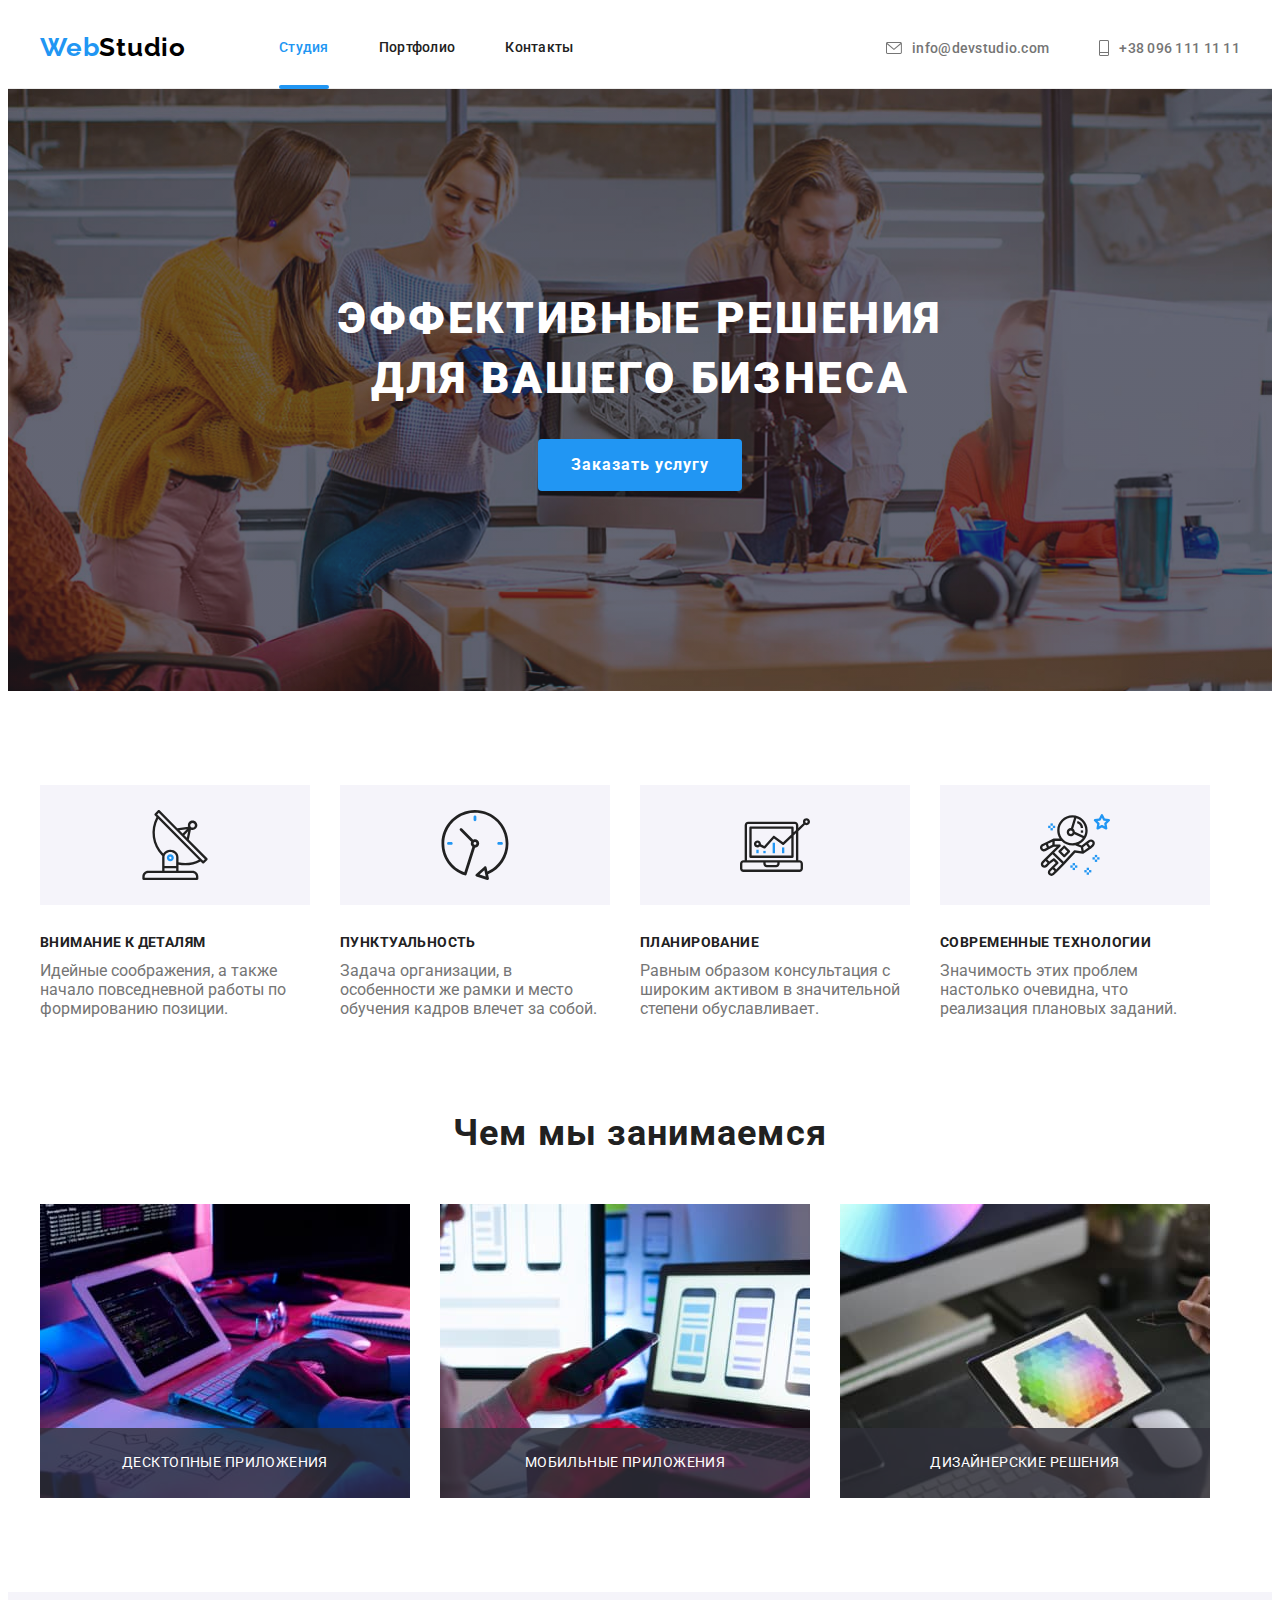
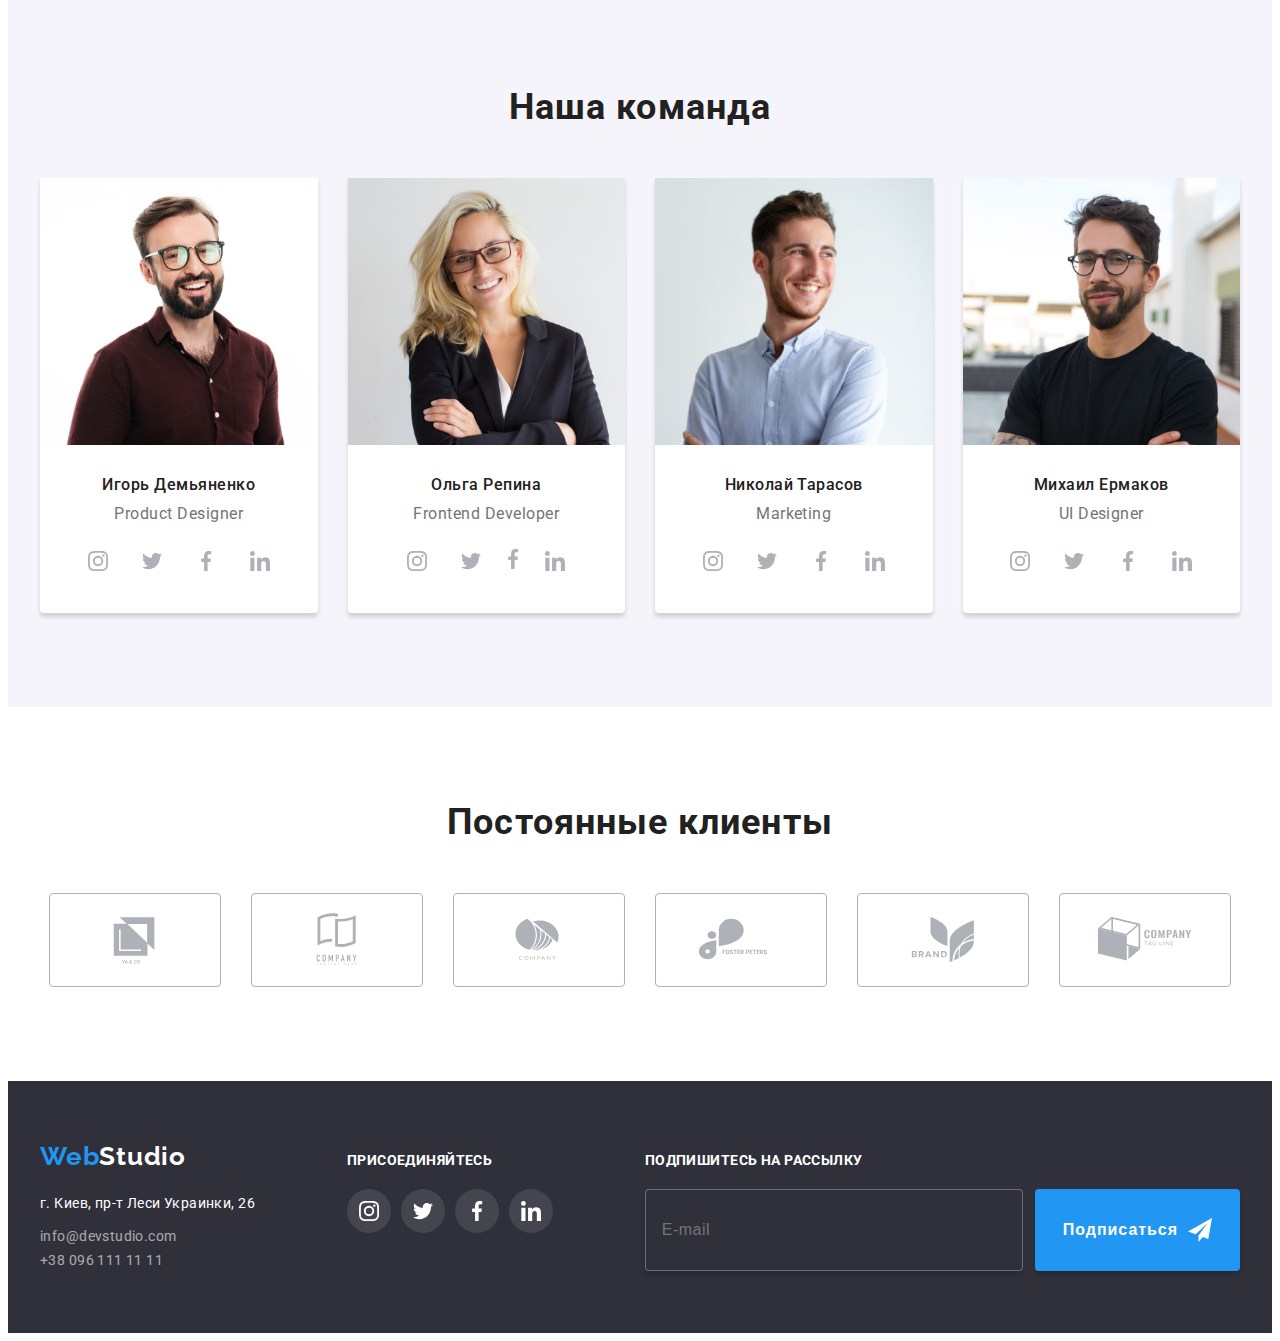
==== index.html @ 6f27663f "Initial commit" ====
<!DOCTYPE html>
<html lang="en">
  <head>
    <meta charset="UTF-8" />
    <meta http-equiv="X-UA-Compatible" content="IE=edge" />
    <meta name="viewport" content="width=device-width, initial-scale=1.0" />
    <title>Студия</title>
    <link rel="preconnect" href="https://fonts.googleapis.com" />
    <link rel="preconnect" href="https://fonts.gstatic.com" crossorigin />
    <link
      href="https://fonts.googleapis.com/css2?family=Raleway:wght@700&family=Roboto:wght@400;500;700;900&display=swap"
      rel="stylesheet"
    />
    <link
      rel="stylesheet"
      href="https://cdnjs.cloudflare.com/ajax/libs/modern-normalize/1.1.0/modern-normalize.min.css"
      integrity="sha512-wpPYUAdjBVSE4KJnH1VR1HeZfpl1ub8YT/NKx4PuQ5NmX2tKuGu6U/JRp5y+Y8XG2tV+wKQpNHVUX03MfMFn9Q=="
      crossorigin="anonymous"
      referrerpolicy="no-referrer"
    />

    <!-- <link rel="stylesheet" href="./css/styles.css" /> -->
    <link rel="stylesheet" href="./css/main.min.css" />
  </head>
  <body>
    <header class="header">
      <div class="container header__container">
        <nav class="navigation">
          <a class="logo" href="./index.html" lang="en"> Web<span class="logo__name">Studio</span></a>

          <ul class="navigation-list">
            <li class="navigation-list__item">
              <a class="navigation-list__link navigation-list__link--activ" href="./index.html">Студия</a>
            </li>
            <li class="navigation-list__item">
              <a class="navigation-list__link" href="./portfolio.html">Портфолио</a>
            </li>
            <li class="navigation-list__item">
              <a class="navigation-list__link" href="./index.html">Контакты</a>
            </li>
          </ul>
        </nav>
        <ul class="contact">
          <li class="contact__item">
            <a class="contact__link" href="mailto:info@devstudio.com">
              <svg class="contact__mail" width="16" height="12">
                <use href="./images/sprite.svg#icon-mail"></use>
              </svg>
              info@devstudio.com</a
            >
          </li>
          <li class="contact__item">
            <a class="contact__link" href="tel:+380961111111">
              <svg class="contact__phone" width="10" height="16">
                <use href="./images/sprite.svg#icon-phone"></use>
              </svg>
              +38 096 111 11 11</a
            >
          </li>
        </ul>
      </div>
    </header>

    <main>
      <!--Герой-->
      <section class="hero">
        <h1 class="hero__title">Эффективные решения для вашего бизнеса</h1>
        <button class="hero__button" type="button" data-modal-open>Заказать услугу</button>
        <div class="backdrop is-hidden" data-modal>
          <div class="modal-wrapper">
            <button class="modal-btn" type="button" data-modal-close>
              <svg class="icon-close" viewbox="0 0 320 512" width="18" height="18">
                <path
                  d="M310.6 361.4c12.5 12.5 12.5 32.75 0 45.25C304.4 412.9 296.2 416 288 416s-16.38-3.125-22.62-9.375L160 301.3L54.63 406.6C48.38 412.9 40.19 416 32 416S15.63 412.9 9.375 406.6c-12.5-12.5-12.5-32.75 0-45.25l105.4-105.4L9.375 150.6c-12.5-12.5-12.5-32.75 0-45.25s32.75-12.5 45.25 0L160 210.8l105.4-105.4c12.5-12.5 32.75-12.5 45.25 0s12.5 32.75 0 45.25l-105.4 105.4L310.6 361.4z"
                />
              </svg>
            </button>

            <div class="contact-form">
              <b class="contact-form__title">Оставьте свои данные, мы вам перезвоним</b>

              <form class="modal-form js-speaker-form" name="form">
                <label for="name" class="modal-form__label">
                  <span class="modal-form__name">Имя</span>

                  <span class="modal-form-block">
                    <input class="modal-form-block__input" type="text" name="name" id="name" />
                    <svg class="modal-form-block__icons" width="18" height="18">
                      <use href="./images/sprite.svg#icon-person"></use>
                    </svg>
                  </span>
                </label>

                <label class="modal-form__label">
                  <span class="modal-form__name">Телефон</span>

                  <span class="modal-form-block">
                    <input class="modal-form-block__input" type="tel" name="tel" id="tel" />
                    <svg class="modal-form-block__icons" width="18" height="18">
                      <use href="./images/sprite.svg#icon-phone-form"></use>
                    </svg>
                  </span>
                </label>

                <label class="modal-form__label">
                  <span class="modal-form__name">Почта</span>
                  <span class="modal-form-block">
                    <input class="modal-form-block__input" type="email" name="email" id="email" />
                    <svg class="modal-form-block__icons" width="18" height="18">
                      <use href="./images/sprite.svg#icon-email-form"></use>
                    </svg>
                  </span>
                </label>

                <label class="modal-form__label">
                  <span class="modal-form__name">Комментарий</span>
                  <textarea
                    name="comment"
                    id="comment"
                    rows="9"
                    placeholder="Введите текст"
                  ></textarea>
                </label>

                <label class="modal-form-policy">
                  <input class="checkbox visually-hidden" type="checkbox" name="checkbox" />
                  <span class="modal-form-policy__mark">
                    <svg class="modal-form-policy__icons" width="18" height="18">
                      <use href="./images/sprite.svg#icon-check"></use>
                    </svg>
                  </span>
                  <span class="modal-form-policy__term"
                    >Соглашаюсь с рассылкой и принимаю
                    <span class="modal-form-policy__term-var">Условия договора</span></span
                  >
                </label>

                <div class="modal-form-send">
                  <button class="button-contract" type="submit">Отправить</button>
                </div>
              </form>
            </div>
          </div>
        </div>
      </section>

      <!--Особенности-->

      <section class="section">
        <div class="container feature">
          <h2 class="feature__title visually-hidden">Особенности</h2>
          <ul class="feature-list">
            <li class="feature-list__item icon-antena">
              <h3 class="feature-list__title">Внимание к деталям</h3>
              <p class="feature-list__text text">
                Идейные соображения, а также начало повседневной работы по формированию позиции.
              </p>
            </li>
            <li class="feature-list__item icon-clock">
              <h3 class="feature-list__title">Пунктуальность</h3>
              <p class="feature-list__text text">
                Задача организации, в особенности же рамки и место обучения кадров влечет за собой.
              </p>
            </li>

            <li class="feature-list__item icon-diagram">
              <h3 class="feature-list__title">Планирование</h3>
              <p class="feature-list__text text">
                Равным образом консультация с широким активом в значительной степени обуславливает.
              </p>
            </li>

            <li class="feature-list__item icon-astronaut">
              <h3 class="feature-list__title">Современные технологии</h3>
              <p class="feature-list__text text">
                Значимость этих проблем настолько очевидна, что реализация плановых заданий.
              </p>
            </li>
          </ul>
        </div>
      </section>

      <!--Сфера деятельности-->
      <section class="section no-padding">
        <div class="container activity">
          <h2 class="activity__title">Чем мы занимаемся</h2>
          <ul class="activity-list">
            <li class="activity-list__item">
              <img class="activity-list__img" src="images/box1.jpg" alt="Cхема" width="370" height="294" />
              <p class="activity-list__text text">Десктопные приложения</p>
            </li>
            <li class="activity-list__item">
              <img 
                class="activity-list__img"
                src="images/box2.jpg"
                alt="Варианты макета на телефоне"
                width="370"
                height="294"
              />
              <p class="activity-list__text text">Мобильные приложения</p>
            </li>
            <li class="activity-list__item">
              <img class="activity-list__img" src="images/box3.jpg" alt="Цветовая палитра" width="370" height="294" />
              <p class="activity-list__text">Дизайнерские решения</p>
            </li>
          </ul>
        </div>
      </section>

      <!--Команда-->
      <section class="section command-group">
        <div class="container command">
          <h2 class="command__title">Наша команда</h2>
          <ul class="command-list">
            <li class="command-list__item">
              <img
                class="command-list__img"
                src="images/igor-demyanenko.jpg"
                lang="en"
                alt="Product Designer"
                width="270"
              />
              <div class="our-command">
                <h3 class="our-command__title">Игорь Демьяненко</h3>
                <p class="our-command__text text" lang="en">Product Designer</p>
                <ul class="socials">
                  <li class="socials__items">
                    <a
                      class="socials__link"
                      href=""
                      target="_blank"
                      rel="noopener noreferrer"
                      aria-label="иконка Instagram"
                    >
                      <svg class="socials__icons" width="20" height="20">
                        <use href="./images/sprite.svg#icon-instagram"></use>
                      </svg>
                    </a>
                  </li>
                  <li class="socials__items">
                    <a
                      class="socials__link"
                      href=""
                      target="_blank"
                      rel="noopener noreferrer"
                      aria-label="иконка Twitter"
                    >
                      <svg class="socials__icons" width="20" height="20">
                        <use href="./images/sprite.svg#icon-twitter"></use>
                      </svg>
                    </a>
                  </li>
                  <li class="socials__items">
                    <a
                      class="socials__link"
                      href=""
                      target="_blank"
                      rel="noopener noreferrer"
                      aria-label="иконка Facebook"
                    >
                      <svg class="socials__icons" width="20" height="20">
                        <use href="./images/sprite.svg#icon-facebook"></use>
                      </svg>
                    </a>
                  </li>
                  <li class="socials__items">
                    <a
                      class="socials__link"
                      href=""
                      target="_blank"
                      rel="noopener noreferrer"
                      aria-label="иконка Linkedin"
                    >
                      <svg class="socials__icons" width="20" height="20">
                        <use href="./images/sprite.svg#icon-linkedin"></use>
                      </svg>
                    </a>
                  </li>
                </ul>
              </div>
            </li>
            <li class="command-list__item">
              <img
                class="command-list__img"
                src="images/olga-repina.jpg"
                lang="en"
                alt="Frontend Developer"
                width="270"
              />
              <div class="our-command">
                <h3 class="our-command__title">Ольга Репина</h3>
                <p class="our-command__text text" lang="en">Frontend Developer</p>
                <ul class="socials">
                  <li class="socials__items">
                    <a
                      class="socials__link"
                      href=""
                      target="_blank"
                      rel="noopener noreferrer"
                      aria-label="иконка Instagram"
                    >
                      <svg class="socials__icons" width="20" height="20">
                        <use href="./images/sprite.svg#icon-instagram"></use>
                      </svg>
                    </a>
                  </li>
                  <li class="socials__items">
                    <a
                      class="socials__link"
                      href=""
                      target="_blank"
                      rel="noopener noreferrer"
                      aria-label="иконка Twitter"
                    >
                      <svg class="socials__icons" width="20" height="20">
                        <use href="./images/sprite.svg#icon-twitter"></use>
                      </svg>
                    </a>
                  </li>
                  <li class="socials__items">
                    <a
                      class="ssocials__link"
                      href=""
                      target="_blank"
                      rel="noopener noreferrer"
                      aria-label="иконка Facebook"
                    >
                      <svg class="socials__icons" width="20" height="20">
                        <use href="./images/sprite.svg#icon-facebook"></use>
                      </svg>
                    </a>
                  </li>
                  <li class="socials__items">
                    <a
                      class="socials__link"
                      href=""
                      target="_blank"
                      rel="noopener noreferrer"
                      aria-label="иконка Linkedin"
                    >
                      <svg class="socials__icons" width="20" height="20">
                        <use href="./images/sprite.svg#icon-linkedin"></use>
                      </svg>
                    </a>
                  </li>
                </ul>
              </div>
            </li>
            <li class="command-list__item">
              <img
                class="command-list__img"
                src="images/nikolai-tarasov.jpg"
                lang="en"
                alt="Marketing"
                width="270"
              />
              <div class="our-command">
                <h3 class="our-command__title">Николай Тарасов</h3>
                <p class="our-command__text text" lang="en">Marketing</p>
                <ul class="socials">
                  <li class="socials__items">
                    <a
                      class="socials__link"
                      href=""
                      target="_blank"
                      rel="noopener noreferrer"
                      aria-label="иконка Instagram"
                    >
                      <svg class="socials__icons" width="20" height="20">
                        <use href="./images/sprite.svg#icon-instagram"></use>
                      </svg>
                    </a>
                  </li>
                  <li class="socials__items">
                    <a
                      class="socials__link"
                      href=""
                      target="_blank"
                      rel="noopener noreferrer"
                      aria-label="иконка Twitter"
                    >
                      <svg class="socials__icons" width="20" height="20">
                        <use href="./images/sprite.svg#icon-twitter"></use>
                      </svg>
                    </a>
                  </li>
                  <li class="socials__items">
                    <a
                      class="socials__link"
                      href=""
                      target="_blank"
                      rel="noopener noreferrer"
                      aria-label="иконка Facebook"
                    >
                      <svg class="socials__icons" width="20" height="20">
                        <use href="./images/sprite.svg#icon-facebook"></use>
                      </svg>
                    </a>
                  </li>
                  <li class="socials__items">
                    <a
                      class="socials__link"
                      href=""
                      target="_blank"
                      rel="noopener noreferrer"
                      aria-label="иконка Linkedin"
                    >
                      <svg class="socials__icons" width="20" height="20">
                        <use href="./images/sprite.svg#icon-linkedin"></use>
                      </svg>
                    </a>
                  </li>
                </ul>
              </div>
            </li>
            <li class="command-list__item">
              <img class="command-list__img" src="images/mikhail-ermakov.jpg" alt="UI Designer" width="270" />
              <div class="our-command">
                <h3 class="our-command__title">Михаил Ермаков</h3>
                <p class="our-command__text text" lang="en">UI Designer</p>
                <ul class="socials">
                  <li class="socials__items">
                    <a
                      class="socials__link"
                      href=""
                      target="_blank"
                      rel="noopener noreferrer"
                      aria-label="иконка Instagram"
                    >
                      <svg class="socials__icons" width="20" height="20">
                        <use href="./images/sprite.svg#icon-instagram"></use>
                      </svg>
                    </a>
                  </li>
                  <li class="socials__items">
                    <a
                      class="socials__link"
                      href=""
                      target="_blank"
                      rel="noopener noreferrer"
                      aria-label="иконка Twitter"
                    >
                      <svg class="socials__icons" width="20" height="20">
                        <use href="./images/sprite.svg#icon-twitter"></use>
                      </svg>
                    </a>
                  </li>
                  <li class="socials__items">
                    <a
                      class="socials__link"
                      href=""
                      target="_blank"
                      rel="noopener noreferrer"
                      aria-label="иконка Facebook"
                    >
                      <svg class="socials__icons" width="20" height="20">
                        <use href="./images/sprite.svg#icon-facebook"></use>
                      </svg>
                    </a>
                  </li>
                  <li class="socials__items">
                    <a
                      class="socials__link"
                      href=""
                      target="_blank"
                      rel="noopener noreferrer"
                      aria-label="иконка Linkedin"
                    >
                      <svg class="socials__icons" width="20" height="20">
                        <use href="./images/sprite.svg#icon-linkedin"></use>
                      </svg>
                    </a>
                  </li>
                </ul>
              </div>
            </li>
          </ul>
        </div>
      </section>

      <section class="clients">
        <div class="container">
          <h2 class="clients-title">Постоянные клиенты</h2>
          <ul class="clients-list">
            <li class="client-item">
              <a
                class="clients-link"
                href=""
                target="_blank"
                rel="noopener noreferrer"
                aria-label="Client1"
              >
                <svg class="client-icons" width="106" height="60">
                  <use href="./images/sprite.svg#icon-Logo"></use>
                </svg>
              </a>
            </li>
            <li class="client-item">
              <a
                class="clients-link"
                href=""
                target="_blank"
                rel="noopener noreferrer"
                aria-label="Client2"
              >
                <svg class="client-icons" width="106" height="60">
                  <use href="./images/sprite.svg#icon-Logo1"></use>
                </svg>
              </a>
            </li>
            <li class="client-item">
              <a
                class="clients-link"
                href=""
                target="_blank"
                rel="noopener noreferrer"
                aria-label="Client3"
              >
                <svg class="client-icons" width="106" height="60">
                  <use href="./images/sprite.svg#icon-Logo2"></use>
                </svg>
              </a>
            </li>
            <li class="client-item">
              <a
                class="clients-link"
                href=""
                target="_blank"
                rel="noopener noreferrer"
                aria-label="Client4"
              >
                <svg class="client-icons" width="106" height="60">
                  <use href="./images/sprite.svg#icon-Logo3"></use>
                </svg>
              </a>
            </li>
            <li class="client-item">
              <a
                class="clients-link"
                href=""
                target="_blank"
                rel="noopener noreferrer"
                aria-label="Client5"
              >
                <svg class="client-icons" width="106" height="60">
                  <use href="./images/sprite.svg#icon-Logo4"></use>
                </svg>
              </a>
            </li>
            <li class="client-item">
              <a
                class="clients-link"
                href=""
                target="_blank"
                rel="noopener noreferrer"
                aria-label="Client6"
              >
                <svg class="client-icons" width="106" height="60">
                  <use href="./images/sprite.svg#icon-Logo5"></use>
                </svg>
              </a>
            </li>
          </ul>
        </div>
      </section>
    </main>

    <!--Подвал-->
    <footer class="footer">
      <div class="container footer__container">
        <div class="footer-contact">
          <a class="logo logo-footer" href="./index.html"> Web<span class="logo-footer__name">Studio</span> </a>
          <address class="address">г. Киев, пр-т Леси Украинки, 26</address>
          <ul class="footer-list">
            <li class="footer-list__item">
              <a href="mailto:info@devstudio.com" class="footer-list_link">info@devstudio.com</a>
            </li>
            <li class="footer-list__item">
              <a href="tel:+380961111111" class="footer-list_link">+38 096 111 11 11</a>
            </li>
          </ul>
        </div>

        <!-- Присоединяйтесь -->

        <div class="join">
          <h2 class="join-title">присоединяйтесь</h2>
          <ul class="join-list">
            <li class="join-item">
              <a
                class="join-link"
                href=""
                target="_blank"
                rel="noopener noreferrer"
                aria-label="иконка Instagram"
              >
                <svg class="join-icons" width="20" height="20">
                  <use href="./images/sprite.svg#icon-instagram"></use>
                </svg>
              </a>
            </li>
            <li class="join-item">
              <a
                class="join-link"
                href=""
                target="_blank"
                rel="noopener noreferrer"
                aria-label="иконка Twitter"
              >
                <svg class="join-icons" width="20" height="20">
                  <use href="./images/sprite.svg#icon-twitter"></use>
                </svg>
              </a>
            </li>
            <li class="join-item">
              <a
                class="join-link"
                href=""
                target="_blank"
                rel="noopener noreferrer"
                aria-label="иконка Facebook"
              >
                <svg class="join-icons" width="20" height="20">
                  <use href="./images/sprite.svg#icon-facebook"></use>
                </svg>
              </a>
            </li>
            <li class="join-item">
              <a
                class="join-link"
                href=""
                target="_blank"
                rel="noopener noreferrer"
                aria-label="иконка Linkedin"
              >
                <svg class="join-icons" width="20" height="20">
                  <use href="./images/sprite.svg#icon-linkedin"></use>
                </svg>
              </a>
            </li>
          </ul>
        </div>
        <div class="mail-blank">
          <b class="mail-blank__title">Подпишитесь на рассылку</b>
          <form class="mail-form" name="mail-form">
            <label for="mail-form">
              <input class="mail-form__name" type="text" name="mail-name" id="sub-form" placeholder="E-mail" />
            </label>
            <button class="mail-button" type="submit">
              <span class="mail-button__telegram">Подписаться
              <svg class="mail-button__icon" width="24" height="24">
                <use href="./images/sprite.svg#icon-telegram"></use>
              </svg>
              </span>
            </button>
          </form>
        </div>
      </div>
    </footer>

    <script src="./js/modal.js"></script>

    <script>
      (() => {
        document.querySelector('.js-speaker-form').addEventListener('submit', e => {
          e.preventDefault();

          new FormData(e.currentTarget).forEach((value, name) => console.log(`${name}: ${value}`));

          e.currentTarget.reset();
        });
      })();
    </script>
  </body>
</html>
---- css/styles.css ----

---- css/main.min.css ----
:root{--primary-text-color: #757575;--title-text-color: #212121;--accent-color: #2196f3;--anim: 250ms cubic-bezier(0.4, 0, 0.2, 1)}.visually-hidden{position:absolute;width:1px;height:1px;margin:-1px;border:0;padding:0;white-space:nowrap;-webkit-clip-path:inset(100%);clip-path:inset(100%);clip:rect(0 0 0 0);overflow:hidden}body{background-color:#ffffff;color:var(--primary-text-color);font-family:Roboto, sans-serif}img{display:block;width:100%}.section{padding-top:94px;padding-bottom:94px}.container{width:1200px;padding-left:15px;padding-right:15px;margin-right:auto;margin-left:auto}ul{list-style:none;margin:0}input{outline:0}.text{margin-top:0;margin-bottom:0}.container ul{padding:0}.no-padding{padding-top:0}.logo{display:block;color:var(--accent-color);font-family:Raleway, sans-serif;font-weight:700;font-size:26px;line-height:1.2;letter-spacing:0.03em;text-decoration:none}.logo__name{color:#000000}.logo-footer__name{color:#ffffff}.logo-footer{margin-bottom:20px}.contact{display:-webkit-box;display:-ms-flexbox;display:flex;margin-left:auto;padding:0}.contact__item:not(:last-child){margin-right:50px}.contact__link{display:-webkit-box;display:-ms-flexbox;display:flex;-webkit-box-align:center;-ms-flex-align:center;align-items:center;padding-top:32px;padding-bottom:32px;color:var(--primary-text-color);font-weight:500;font-size:14px;line-height:16px;letter-spacing:0.02em;text-decoration:none;-webkit-transition:color var(--anim);transition:color var(--anim)}.contact__link:hover,.contact__link:focus{color:var(--accent-color)}.contact__mail{margin-right:10px;fill:currentColor}.contact__phone{margin-right:10px;fill:currentColor}.button-contract{width:200px;height:50px;background:#2196f3;-webkit-box-shadow:0px 4px 4px rgba(0,0,0,0.15);box-shadow:0px 4px 4px rgba(0,0,0,0.15);border-radius:4px;border:#2196f3;-webkit-box-shadow:0px 1px 3px rgba(0,0,0,0.12),0px 1px 1px rgba(0,0,0,0.14),0px 2px 1px rgba(0,0,0,0.2);box-shadow:0px 1px 3px rgba(0,0,0,0.12),0px 1px 1px rgba(0,0,0,0.14),0px 2px 1px rgba(0,0,0,0.2);font-weight:700;font-size:16px;line-height:1.88;letter-spacing:0.06em;color:#ffffff;cursor:pointer}.backdrop{position:fixed;top:0;left:0;width:100%;height:100%;background-color:rgba(0,0,0,0.2);z-index:10;-webkit-transition:opacity var(--anim),visibility var(--anim);transition:opacity var(--anim),visibility var(--anim)}.backdrop.is-hidden{opacity:0;pointer-events:none;visibility:hidden}.backdrop.is-hidden .modal-wrapper{-webkit-transform:scale(0.4);transform:scale(0.4);opacity:0}.backdrop.modal-wrapper{-webkit-transform:scale(1);transform:scale(1);opacity:1}.modal-wrapper{padding:40px;position:absolute;top:50%;left:50%;width:528px;background:#ffffff;-webkit-box-shadow:0px 1px 3px rgba(0,0,0,0.12),0px 1px 1px rgba(0,0,0,0.14),0px 2px 1px rgba(0,0,0,0.2);box-shadow:0px 1px 3px rgba(0,0,0,0.12),0px 1px 1px rgba(0,0,0,0.14),0px 2px 1px rgba(0,0,0,0.2);border-radius:4px;-webkit-transform:translate(-50%, -50%) scale(1);transform:translate(-50%, -50%) scale(1);-webkit-transition:opacity var(--anim),-webkit-transform var(--anim);transition:opacity var(--anim),-webkit-transform var(--anim);transition:transform var(--anim),opacity var(--anim);transition:transform var(--anim),opacity var(--anim),-webkit-transform var(--anim)}.icon-close{fill:currentColor}.contact-form{margin:0;text-align:start;width:448px}.contact-form__title{display:block;margin:0;padding-top:0;margin-bottom:12px;font-weight:700;font-size:20px;line-height:1.15;text-align:center;letter-spacing:0.03em;color:#212121}.modal-form{display:block}.modal-form__label{display:block;margin-bottom:10px}.modal-form__label:focus-within .modal-form-block__icons{color:#2196f3}.modal-form-block{display:block;position:relative;color:var(--title-text-color)}.modal-form-block__icons{position:absolute;top:50%;left:12px;color:var(--title-text-color);fill:currentColor;-webkit-transform:translateY(-50%);transform:translateY(-50%);-webkit-transition:color 250ms cubic-bezier(0.4, 0, 0.2, 1);transition:color 250ms cubic-bezier(0.4, 0, 0.2, 1)}.modal-form__name{display:inline-block;margin-bottom:4px;font-weight:400;font-size:12px;line-height:1.16;letter-spacing:0.01em;color:#757575}.modal-form-block__input{display:block;width:100%;height:40px;border:1px solid rgba(33,33,33,0.2);border-radius:4px;padding:11px 12px 11px 40px;outline:transparent;-webkit-transition:border-color 250ms cubic-bezier(0.4, 0, 0.2, 1);transition:border-color 250ms cubic-bezier(0.4, 0, 0.2, 1)}.modal-form-block__input:focus{border-color:#2196f3}textarea{display:block;width:100%;padding:12px 16px;height:120px;resize:none;border:1px solid rgba(33,33,33,0.2);border-radius:4px;margin-bottom:20px;outline:transparent;-webkit-transition:border-color 250ms cubic-bezier(0.4, 0, 0.2, 1);transition:border-color 250ms cubic-bezier(0.4, 0, 0.2, 1)}textarea:focus{border-color:#2196f3}textarea::-webkit-input-placeholder{font-weight:400;font-size:12px;line-height:1.16x;letter-spacing:0.01em;color:rgba(117,117,117,0.5)}textarea:-ms-input-placeholder{font-weight:400;font-size:12px;line-height:1.16x;letter-spacing:0.01em;color:rgba(117,117,117,0.5)}textarea::-ms-input-placeholder{font-weight:400;font-size:12px;line-height:1.16x;letter-spacing:0.01em;color:rgba(117,117,117,0.5)}textarea::placeholder{font-weight:400;font-size:12px;line-height:1.16x;letter-spacing:0.01em;color:rgba(117,117,117,0.5)}.modal-form-policy__term{font-weight:400;font-size:14px;line-height:1.71;letter-spacing:0.03em;color:#757575}.modal-form-policy__term-var{font-weight:400;font-size:14px;line-height:1.71;letter-spacing:0.03em;color:#2196f3;text-decoration:underline}.modal-form-send{text-align:center}.modal-form-policy{display:-webkit-box;display:-ms-flexbox;display:flex;-webkit-box-align:center;-ms-flex-align:center;align-items:center;-webkit-box-pack:center;-ms-flex-pack:center;justify-content:center;margin-bottom:30px}.modal-form-policy__mark{width:16px;height:15px;display:-webkit-box;display:-ms-flexbox;display:flex;-webkit-box-align:center;-ms-flex-align:center;align-items:center;-webkit-box-pack:center;-ms-flex-pack:center;justify-content:center;margin-right:7px;border-radius:2px;outline:2px solid #212121;outline-offset:-2px;-webkit-transition:opacity 250ms cubic-bezier(0.4, 0, 0.2, 1);transition:opacity 250ms cubic-bezier(0.4, 0, 0.2, 1);cursor:pointer}.checkbox:checked+.modal-form-policy__mark{background-color:var(--accent-color);outline:2px solid var(--accent-color)}.checkbox:hover+.modal-form-policy__mark,.checkbox:focus+.modal-form-policy__mark{outline:2px solid var(--accent-color);fill:#ffffff}.modal-form-policy__icons{opacity:0;-webkit-transition:opacity 250ms cubic-bezier(0.4, 0, 0.2, 1);transition:opacity 250ms cubic-bezier(0.4, 0, 0.2, 1)}.checkbox:checked+.modal-form-policy__mark .modal-form-policy__icons{opacity:1}.modal-btn{position:absolute;width:30px;height:30px;top:8px;right:8px;display:-webkit-box;display:-ms-flexbox;display:flex;-webkit-box-align:center;-ms-flex-align:center;align-items:center;-webkit-box-pack:center;-ms-flex-pack:center;justify-content:center;padding:0;background-color:transparent;border:1px solid rgba(0,0,0,0.1);border-radius:50%;cursor:pointer}.modal-btn:focus,.modal-btn:hover{color:#188ce8}.socials{display:-webkit-box;display:-ms-flexbox;display:flex;-webkit-box-pack:center;-ms-flex-pack:center;justify-content:center;-webkit-box-align:center;-ms-flex-align:center;align-items:center}.socials__link{display:-webkit-box;display:-ms-flexbox;display:flex;-webkit-box-align:center;-ms-flex-align:center;align-items:center;-webkit-box-pack:center;-ms-flex-pack:center;justify-content:center;width:44px;height:44px;background-color:#ffffff;border-radius:50%;-webkit-transition:background-color var(--anim);transition:background-color var(--anim)}.socials__link:hover,.socials__link:focus{background-color:#2196f3}.socials__items:not(:last-child){margin-right:10px}.socials__icons{fill:#afb1b8;-webkit-transition:fill var(--anim);transition:fill var(--anim)}.socials__link:hover .socials__icons,.socials__link:focus .socials__icons{fill:#ffffff}.filtr{padding-top:94px;padding-bottom:94px}.filtr-btn{display:-webkit-box;display:-ms-flexbox;display:flex;-webkit-box-pack:center;-ms-flex-pack:center;justify-content:center;margin-bottom:50px}.filtr-btn_item:not(:last-child){margin-right:8px}.filtr-btn__button{border:1px solid transparent;display:inline-block;border-radius:4px;padding:6px 22px;color:var(--title-text-color);font-family:inherit;background-color:#f5f4fa;font-weight:500;font-size:16px;line-height:1.63;letter-spacing:0.03em;cursor:pointer;-webkit-transition:background-color var(--anim),color var(--anim);transition:background-color var(--anim),color var(--anim)}.filtr-btn__button:hover,.filtr-btn__button:focus{color:#ffffff;background-color:#2196f3;-webkit-box-shadow:0px 1px 1px rgba(0,0,0,0.12),0px 4px 4px rgba(0,0,0,0.06),1px 4px 6px rgba(0,0,0,0.16);box-shadow:0px 1px 1px rgba(0,0,0,0.12),0px 4px 4px rgba(0,0,0,0.06),1px 4px 6px rgba(0,0,0,0.16);text-shadow:0px 4px 4px rgba(0,0,0,0.25)}.filtr-list__link{text-decoration:none;display:inline-block;-webkit-transition:-webkit-box-shadow var(--anim);transition:-webkit-box-shadow var(--anim);transition:box-shadow var(--anim);transition:box-shadow var(--anim), -webkit-box-shadow var(--anim)}.filtr-list__link:hover,.filtr-list__link:focus{-webkit-box-shadow:0px 1px 1px rgba(0,0,0,0.12),0px 4px 4px rgba(0,0,0,0.06),1px 4px 6px rgba(0,0,0,0.16);box-shadow:0px 1px 1px rgba(0,0,0,0.12),0px 4px 4px rgba(0,0,0,0.06),1px 4px 6px rgba(0,0,0,0.16)}.portfolio{border-right:1px solid #E5E5E5;border-bottom:1px solid #E5E5E5;border-left:1px solid #E5E5E5;padding-top:20px;padding-right:24px;padding-bottom:20px;padding-left:24px}.portfolio__title{margin-top:0;margin-bottom:4px;color:var(--title-text-color);font-weight:700;font-size:18px;line-height:2;letter-spacing:0.06em}.filtr-list{display:-webkit-box;display:-ms-flexbox;display:flex;-ms-flex-wrap:wrap;flex-wrap:wrap}.filtr-list__item{width:370px;margin-right:30px;margin-bottom:30px;position:relative}.filtr-list__item:nth-child(3n){margin-right:0}.filtr-list__item:nth-last-child(-n+3){margin-bottom:0}.portfolio__text{margin:0;color:var(--primary-text-color);font-size:16px;line-height:1.88;letter-spacing:0.03em}.card-filtr{position:relative;overflow:hidden}.overlay{position:absolute;top:0;left:0;width:100%;height:100%;padding-top:63px;padding-bottom:63px;padding-left:24px;padding-right:24px;background-color:rgba(33,150,243,0.9);-webkit-transform:translateY(100%);transform:translateY(100%);-webkit-transition:-webkit-transform var(--anim);transition:-webkit-transform var(--anim);transition:transform var(--anim);transition:transform var(--anim), -webkit-transform var(--anim)}.overlay__text{margin:0;padding:0;font-size:18px;line-height:1.56;letter-spacing:0.03em;color:#FFFFFF}.filtr-list__link:hover .overlay,.filtr-list__link:focus .overlay{-webkit-transform:translateY(0);transform:translateY(0)}.header__container{display:-webkit-box;display:-ms-flexbox;display:flex;-webkit-box-align:center;-ms-flex-align:center;align-items:center}.header{border-bottom:1px solid #ececec}.navigation{display:-webkit-box;display:-ms-flexbox;display:flex;-webkit-box-align:center;-ms-flex-align:center;align-items:center}.navigation-list{display:-webkit-box;display:-ms-flexbox;display:flex;margin:0;padding:0;margin-left:93px}.navigation-list__item:not(:last-child){margin-right:50px}.navigation-list__link{display:block;padding-top:32px;padding-bottom:32px;color:var(--title-text-color);font-weight:500;font-size:14px;line-height:1.14;letter-spacing:0.02em;text-decoration:none;-webkit-transition:color var(--anim);transition:color var(--anim)}.navigation-list__link:hover,.navigation-list__link:focus{color:var(--accent-color)}.navigation-list__link--activ{position:relative;color:#2196f3}.navigation-list__link--activ::after{bottom:0;left:0;position:absolute;content:'';display:block;width:100%;height:4px;background-color:#2196f3;border-radius:2px;bottom:-1px}.hero{max-height:600px;max-width:1600px;margin-right:auto;margin-left:auto;background-color:#2f303a;text-align:center;padding-top:200px;padding-bottom:200px;background-image:-webkit-gradient(linear, left top, left bottom, from(rgba(47,48,58,0.4)), to(rgba(47,48,58,0.4))),url(../images/icons/Img.jpg);background-image:linear-gradient(rgba(47,48,58,0.4), rgba(47,48,58,0.4)),url(../images/icons/Img.jpg);background-size:cover;background-position:center;background-repeat:no-repeat}.hero__title{margin-top:0;margin-bottom:30px;margin-left:auto;margin-right:auto;width:696px;color:#ffffff;font-weight:900;font-size:44px;line-height:1.36;letter-spacing:0.06em;text-transform:uppercase}.hero__button{border:1px solid transparent;display:inline-block;border-radius:4px;padding:10px 32px;color:#ffffff;background-color:var(--accent-color);font-family:inherit;font-weight:700;font-size:16px;line-height:1.88;letter-spacing:0.06em;cursor:pointer;-webkit-transition:background-color var(--anim);transition:background-color var(--anim)}.hero__button:hover,.hero__button:focus{background-color:#188ce8}.feature-list{display:-webkit-box;display:-ms-flexbox;display:flex;margin-top:0}.feature-list__title{margin-top:0;margin-bottom:10px;color:var(--title-text-color);font-weight:700;font-size:14px;line-height:1.14;letter-spacing:0.03em;text-transform:uppercase}.feature-list__item{width:270px}.feature-list__item:not(:last-child){margin-right:30px}.feature-list__item::before{content:'';display:block;height:120px;margin-bottom:30px;background-size:center;background-repeat:no-repeat;background-position:center;background-color:#f5f4fa}.icon-antena::before{background-image:url(../images/icons/antenna.svg)}.icon-clock::before{background-image:url(../images/icons/clock.svg)}.icon-diagram::before{background-image:url(../images/icons/diagram.svg)}.icon-astronaut::before{background-image:url(../images/icons/astronaut.svg)}.activity-list{display:-webkit-box;display:-ms-flexbox;display:flex}.activity__title{margin-top:0;margin-bottom:50px;color:var(--title-text-color);font-weight:700;font-size:36px;line-height:1.17;text-align:center;letter-spacing:0.03em}.activity-list__item{display:-webkit-box;display:-ms-flexbox;display:flex;position:relative}.activity-list__item:not(:last-child){margin-right:30px}.activity-list__text{display:-webkit-box;display:-ms-flexbox;display:flex;-webkit-box-pack:center;-ms-flex-pack:center;justify-content:center;-webkit-box-align:center;-ms-flex-align:center;align-items:center;position:absolute;bottom:0;left:0;margin:0;width:100%;height:70px;font-size:14px;line-height:1.14;letter-spacing:0.03em;text-transform:uppercase;color:#ffffff;background-color:rgba(47,48,58,0.8)}.command-group{background-color:#f5f4fa}.our-command{padding-top:30px;padding-bottom:30px}.command__title{margin-top:0;margin-bottom:50px;color:var(--title-text-color);font-weight:700;font-size:36px;line-height:1.17;text-align:center;letter-spacing:0.03em}.command-list{display:-webkit-box;display:-ms-flexbox;display:flex}.command-list__item{background:#ffffff;-webkit-box-shadow:0px 4px 4px rgba(0,0,0,0.15);box-shadow:0px 4px 4px rgba(0,0,0,0.15);border-radius:0px 0px 4px 4px}.command-list__item:not(:last-child){margin-right:30px}.our-command__title{margin-top:0;margin-bottom:10px;color:var(--title-text-color);font-weight:500;font-size:16px;line-height:1.19;text-align:center;letter-spacing:0.03em}.our-command__text{font-weight:400;font-size:16px;line-height:1.19;text-align:center;letter-spacing:0.03em;margin-bottom:16px}.clients{padding-top:94px;padding-bottom:94px}.clients-title{margin-top:0;margin-bottom:50px;text-align:center;font-size:36px;line-height:1.17;letter-spacing:0.03em;color:#212121}.clients-list{display:-webkit-box;display:-ms-flexbox;display:flex;-webkit-box-pack:center;-ms-flex-pack:center;justify-content:center;-webkit-box-align:center;-ms-flex-align:center;align-items:center}.clients-link{display:-webkit-box;display:-ms-flexbox;display:flex;-webkit-box-align:center;-ms-flex-align:center;align-items:center;-webkit-box-pack:center;-ms-flex-pack:center;justify-content:center;width:170px;height:92px;color:#afb1b8;border:1px solid #afb1b8;border-radius:4px;-webkit-transition:color var(--anim),border var(--anim),-webkit-box-shadow var(--anim);transition:color var(--anim),border var(--anim),-webkit-box-shadow var(--anim);transition:color var(--anim),border var(--anim),box-shadow var(--anim);transition:color var(--anim),border var(--anim),box-shadow var(--anim),-webkit-box-shadow var(--anim)}.clients-link:hover,.clients-link:focus{color:#2196f3;border:1px solid #2196f3;-webkit-box-shadow:0px 4px 4px rgba(0,0,0,0.25);box-shadow:0px 4px 4px rgba(0,0,0,0.25)}.client-icons{fill:currentColor}.client-item:not(:last-child){margin-right:30px}.address{margin-bottom:9px;color:#ffffff;font-style:normal;font-size:14px;line-height:1.71;letter-spacing:0.03em}.footer__container{display:-webkit-box;display:-ms-flexbox;display:flex;-webkit-box-align:baseline;-ms-flex-align:baseline;align-items:baseline}.footer-list_link{color:rgba(255,255,255,0.6);font-size:14px;line-height:1.71;letter-spacing:0.03em;text-decoration:none;-webkit-transition:color var(--anim);transition:color var(--anim)}.footer-list_link:hover,.footer-list_link:focus{color:var(--accent-color)}.footer-item:nth-last-child(2){margin-bottom:9px}.footer{background-color:#2f303a;padding-top:60px;padding-bottom:60px}.footer-contact{margin-right:auto}.join{margin-right:auto}.join-title{margin-top:0;margin-bottom:20px;font-weight:700;font-size:14px;line-height:1.14;letter-spacing:0.03em;text-transform:uppercase;color:#ffffff}.join-list{display:-webkit-box;display:-ms-flexbox;display:flex;-webkit-box-align:center;-ms-flex-align:center;align-items:center}.join-link{display:-webkit-box;display:-ms-flexbox;display:flex;-webkit-box-align:center;-ms-flex-align:center;align-items:center;-webkit-box-pack:center;-ms-flex-pack:center;justify-content:center;width:44px;height:44px;background-color:rgba(255,255,255,0.1);border-radius:50%;-webkit-transition:background-color var(--anim);transition:background-color var(--anim)}.join-link:hover,.join-link:focus{background-color:#2196f3}.join-item:not(:last-child){margin-right:10px}.join-icons{fill:#ffffff}.mail-blank{margin:0;padding:0}.mail-blank__title{display:block;margin:0;margin-bottom:20px;font-weight:700;font-size:14px;line-height:1.14;letter-spacing:0.03em;text-transform:uppercase;color:#ffffff}.mail-form{display:-webkit-box;display:-ms-flexbox;display:flex}.mail-form__name{padding-top:15px;padding-bottom:15px;padding-left:16px;margin-right:12px;font-weight:400;font-size:16px;line-height:1.25;letter-spacing:0.03em;width:358px;height:50px;border:1px solid rgba(255,255,255,0.3);-webkit-box-shadow:0px 4px 4px rgba(0,0,0,0.15);box-shadow:0px 4px 4px rgba(0,0,0,0.15);border-radius:4px;background-color:#2f303a;color:rgba(255,255,255,0.6);-webkit-transition:border 250ms cubic-bezier(0.4, 0, 0.2, 1);transition:border 250ms cubic-bezier(0.4, 0, 0.2, 1)}.mail-button{padding:10px 28px;background:#2196f3;border-color:#2196f3;-webkit-box-shadow:0px 4px 4px rgba(0,0,0,0.15);box-shadow:0px 4px 4px rgba(0,0,0,0.15);border-radius:4px;border:0px;cursor:pointer}.mail-button__telegram{display:-webkit-box;display:-ms-flexbox;display:flex;-webkit-box-align:center;-ms-flex-align:center;align-items:center;-webkit-box-pack:center;-ms-flex-pack:center;justify-content:center;color:#ffffff;font-weight:700;font-size:16px;line-height:1.87;letter-spacing:0.06em}.mail-button__icon{fill:currentColor;margin-left:10px}
/*# sourceMappingURL=main.min.css.map */
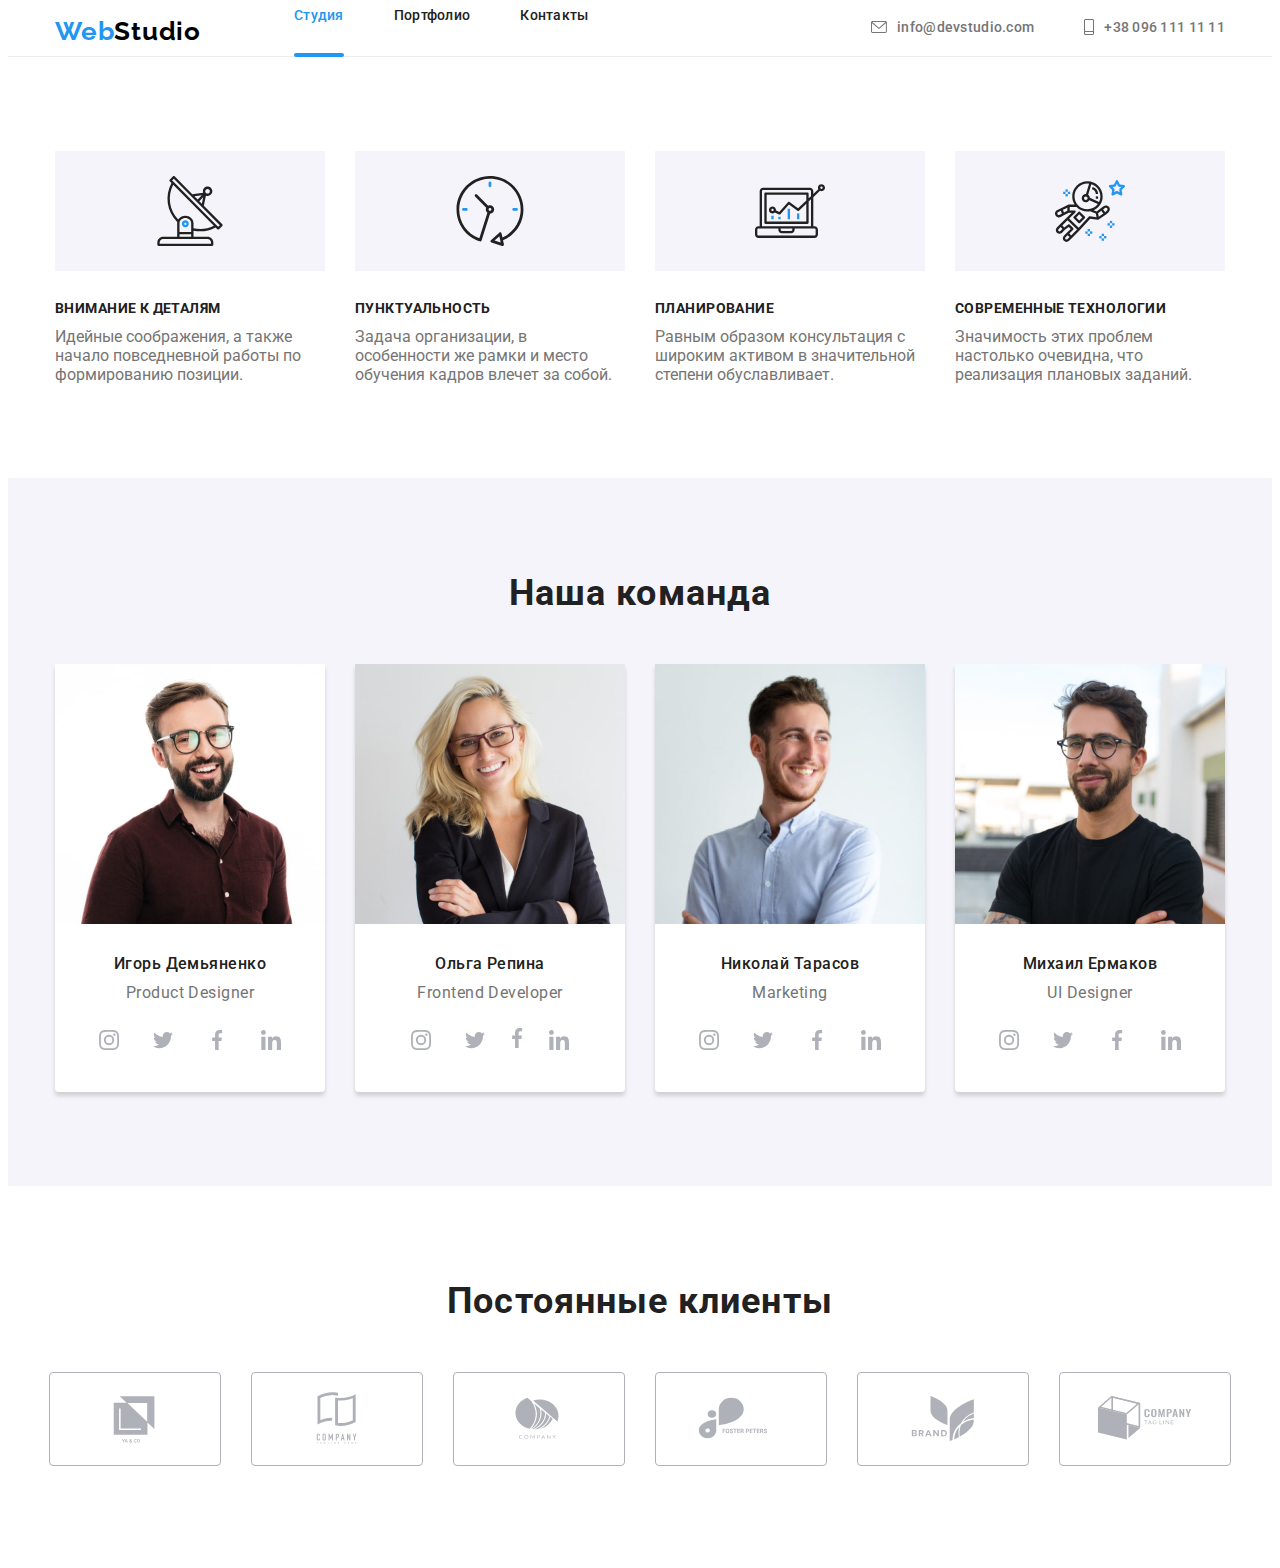
==== commit 47d488d4: "Update scss" ====
--- a/index.html
+++ b/index.html
@@ -26,11 +26,15 @@
     <header class="header">
       <div class="container header__container">
         <nav class="navigation">
-          <a class="logo" href="./index.html" lang="en"> Web<span class="logo__name">Studio</span></a>
+          <a class="logo" href="./index.html" lang="en">
+            Web<span class="logo__name">Studio</span></a
+          >
 
           <ul class="navigation-list">
             <li class="navigation-list__item">
-              <a class="navigation-list__link navigation-list__link--activ" href="./index.html">Студия</a>
+              <a class="navigation-list__link navigation-list__link--activ" href="./index.html"
+                >Студия</a
+              >
             </li>
             <li class="navigation-list__item">
               <a class="navigation-list__link" href="./portfolio.html">Портфолио</a>
@@ -63,7 +67,7 @@
 
     <main>
       <!--Герой-->
-      <section class="hero">
+      <!-- <section class="hero">
         <h1 class="hero__title">Эффективные решения для вашего бизнеса</h1>
         <button class="hero__button" type="button" data-modal-open>Заказать услугу</button>
         <div class="backdrop is-hidden" data-modal>
@@ -142,7 +146,7 @@
             </div>
           </div>
         </div>
-      </section>
+      </section> -->
 
       <!--Особенности-->
 
@@ -181,7 +185,7 @@
       </section>
 
       <!--Сфера деятельности-->
-      <section class="section no-padding">
+      <!-- <section class="section no-padding">
         <div class="container activity">
           <h2 class="activity__title">Чем мы занимаемся</h2>
           <ul class="activity-list">
@@ -205,7 +209,7 @@
             </li>
           </ul>
         </div>
-      </section>
+      </section> -->
 
       <!--Команда-->
       <section class="section command-group">
@@ -414,7 +418,12 @@
               </div>
             </li>
             <li class="command-list__item">
-              <img class="command-list__img" src="images/mikhail-ermakov.jpg" alt="UI Designer" width="270" />
+              <img
+                class="command-list__img"
+                src="images/mikhail-ermakov.jpg"
+                alt="UI Designer"
+                width="270"
+              />
               <div class="our-command">
                 <h3 class="our-command__title">Михаил Ермаков</h3>
                 <p class="our-command__text text" lang="en">UI Designer</p>
@@ -478,7 +487,7 @@
         </div>
       </section>
 
-      <section class="clients">
+      <section class="section clients">
         <div class="container">
           <h2 class="clients-title">Постоянные клиенты</h2>
           <ul class="clients-list">
@@ -566,7 +575,7 @@
     </main>
 
     <!--Подвал-->
-    <footer class="footer">
+    <!-- <footer class="footer">
       <div class="container footer__container">
         <div class="footer-contact">
           <a class="logo logo-footer" href="./index.html"> Web<span class="logo-footer__name">Studio</span> </a>
@@ -581,7 +590,7 @@
           </ul>
         </div>
 
-        <!-- Присоединяйтесь -->
+        Присоединяйтесь
 
         <div class="join">
           <h2 class="join-title">присоединяйтесь</h2>
@@ -656,7 +665,7 @@
           </form>
         </div>
       </div>
-    </footer>
+    </footer> -->
 
     <script src="./js/modal.js"></script>
 
--- a/css/main.min.css
+++ b/css/main.min.css
@@ -1,2 +1,2 @@
-:root{--primary-text-color: #757575;--title-text-color: #212121;--accent-color: #2196f3;--anim: 250ms cubic-bezier(0.4, 0, 0.2, 1)}.visually-hidden{position:absolute;width:1px;height:1px;margin:-1px;border:0;padding:0;white-space:nowrap;-webkit-clip-path:inset(100%);clip-path:inset(100%);clip:rect(0 0 0 0);overflow:hidden}body{background-color:#ffffff;color:var(--primary-text-color);font-family:Roboto, sans-serif}img{display:block;width:100%}.section{padding-top:94px;padding-bottom:94px}.container{width:1200px;padding-left:15px;padding-right:15px;margin-right:auto;margin-left:auto}ul{list-style:none;margin:0}input{outline:0}.text{margin-top:0;margin-bottom:0}.container ul{padding:0}.no-padding{padding-top:0}.logo{display:block;color:var(--accent-color);font-family:Raleway, sans-serif;font-weight:700;font-size:26px;line-height:1.2;letter-spacing:0.03em;text-decoration:none}.logo__name{color:#000000}.logo-footer__name{color:#ffffff}.logo-footer{margin-bottom:20px}.contact{display:-webkit-box;display:-ms-flexbox;display:flex;margin-left:auto;padding:0}.contact__item:not(:last-child){margin-right:50px}.contact__link{display:-webkit-box;display:-ms-flexbox;display:flex;-webkit-box-align:center;-ms-flex-align:center;align-items:center;padding-top:32px;padding-bottom:32px;color:var(--primary-text-color);font-weight:500;font-size:14px;line-height:16px;letter-spacing:0.02em;text-decoration:none;-webkit-transition:color var(--anim);transition:color var(--anim)}.contact__link:hover,.contact__link:focus{color:var(--accent-color)}.contact__mail{margin-right:10px;fill:currentColor}.contact__phone{margin-right:10px;fill:currentColor}.button-contract{width:200px;height:50px;background:#2196f3;-webkit-box-shadow:0px 4px 4px rgba(0,0,0,0.15);box-shadow:0px 4px 4px rgba(0,0,0,0.15);border-radius:4px;border:#2196f3;-webkit-box-shadow:0px 1px 3px rgba(0,0,0,0.12),0px 1px 1px rgba(0,0,0,0.14),0px 2px 1px rgba(0,0,0,0.2);box-shadow:0px 1px 3px rgba(0,0,0,0.12),0px 1px 1px rgba(0,0,0,0.14),0px 2px 1px rgba(0,0,0,0.2);font-weight:700;font-size:16px;line-height:1.88;letter-spacing:0.06em;color:#ffffff;cursor:pointer}.backdrop{position:fixed;top:0;left:0;width:100%;height:100%;background-color:rgba(0,0,0,0.2);z-index:10;-webkit-transition:opacity var(--anim),visibility var(--anim);transition:opacity var(--anim),visibility var(--anim)}.backdrop.is-hidden{opacity:0;pointer-events:none;visibility:hidden}.backdrop.is-hidden .modal-wrapper{-webkit-transform:scale(0.4);transform:scale(0.4);opacity:0}.backdrop.modal-wrapper{-webkit-transform:scale(1);transform:scale(1);opacity:1}.modal-wrapper{padding:40px;position:absolute;top:50%;left:50%;width:528px;background:#ffffff;-webkit-box-shadow:0px 1px 3px rgba(0,0,0,0.12),0px 1px 1px rgba(0,0,0,0.14),0px 2px 1px rgba(0,0,0,0.2);box-shadow:0px 1px 3px rgba(0,0,0,0.12),0px 1px 1px rgba(0,0,0,0.14),0px 2px 1px rgba(0,0,0,0.2);border-radius:4px;-webkit-transform:translate(-50%, -50%) scale(1);transform:translate(-50%, -50%) scale(1);-webkit-transition:opacity var(--anim),-webkit-transform var(--anim);transition:opacity var(--anim),-webkit-transform var(--anim);transition:transform var(--anim),opacity var(--anim);transition:transform var(--anim),opacity var(--anim),-webkit-transform var(--anim)}.icon-close{fill:currentColor}.contact-form{margin:0;text-align:start;width:448px}.contact-form__title{display:block;margin:0;padding-top:0;margin-bottom:12px;font-weight:700;font-size:20px;line-height:1.15;text-align:center;letter-spacing:0.03em;color:#212121}.modal-form{display:block}.modal-form__label{display:block;margin-bottom:10px}.modal-form__label:focus-within .modal-form-block__icons{color:#2196f3}.modal-form-block{display:block;position:relative;color:var(--title-text-color)}.modal-form-block__icons{position:absolute;top:50%;left:12px;color:var(--title-text-color);fill:currentColor;-webkit-transform:translateY(-50%);transform:translateY(-50%);-webkit-transition:color 250ms cubic-bezier(0.4, 0, 0.2, 1);transition:color 250ms cubic-bezier(0.4, 0, 0.2, 1)}.modal-form__name{display:inline-block;margin-bottom:4px;font-weight:400;font-size:12px;line-height:1.16;letter-spacing:0.01em;color:#757575}.modal-form-block__input{display:block;width:100%;height:40px;border:1px solid rgba(33,33,33,0.2);border-radius:4px;padding:11px 12px 11px 40px;outline:transparent;-webkit-transition:border-color 250ms cubic-bezier(0.4, 0, 0.2, 1);transition:border-color 250ms cubic-bezier(0.4, 0, 0.2, 1)}.modal-form-block__input:focus{border-color:#2196f3}textarea{display:block;width:100%;padding:12px 16px;height:120px;resize:none;border:1px solid rgba(33,33,33,0.2);border-radius:4px;margin-bottom:20px;outline:transparent;-webkit-transition:border-color 250ms cubic-bezier(0.4, 0, 0.2, 1);transition:border-color 250ms cubic-bezier(0.4, 0, 0.2, 1)}textarea:focus{border-color:#2196f3}textarea::-webkit-input-placeholder{font-weight:400;font-size:12px;line-height:1.16x;letter-spacing:0.01em;color:rgba(117,117,117,0.5)}textarea:-ms-input-placeholder{font-weight:400;font-size:12px;line-height:1.16x;letter-spacing:0.01em;color:rgba(117,117,117,0.5)}textarea::-ms-input-placeholder{font-weight:400;font-size:12px;line-height:1.16x;letter-spacing:0.01em;color:rgba(117,117,117,0.5)}textarea::placeholder{font-weight:400;font-size:12px;line-height:1.16x;letter-spacing:0.01em;color:rgba(117,117,117,0.5)}.modal-form-policy__term{font-weight:400;font-size:14px;line-height:1.71;letter-spacing:0.03em;color:#757575}.modal-form-policy__term-var{font-weight:400;font-size:14px;line-height:1.71;letter-spacing:0.03em;color:#2196f3;text-decoration:underline}.modal-form-send{text-align:center}.modal-form-policy{display:-webkit-box;display:-ms-flexbox;display:flex;-webkit-box-align:center;-ms-flex-align:center;align-items:center;-webkit-box-pack:center;-ms-flex-pack:center;justify-content:center;margin-bottom:30px}.modal-form-policy__mark{width:16px;height:15px;display:-webkit-box;display:-ms-flexbox;display:flex;-webkit-box-align:center;-ms-flex-align:center;align-items:center;-webkit-box-pack:center;-ms-flex-pack:center;justify-content:center;margin-right:7px;border-radius:2px;outline:2px solid #212121;outline-offset:-2px;-webkit-transition:opacity 250ms cubic-bezier(0.4, 0, 0.2, 1);transition:opacity 250ms cubic-bezier(0.4, 0, 0.2, 1);cursor:pointer}.checkbox:checked+.modal-form-policy__mark{background-color:var(--accent-color);outline:2px solid var(--accent-color)}.checkbox:hover+.modal-form-policy__mark,.checkbox:focus+.modal-form-policy__mark{outline:2px solid var(--accent-color);fill:#ffffff}.modal-form-policy__icons{opacity:0;-webkit-transition:opacity 250ms cubic-bezier(0.4, 0, 0.2, 1);transition:opacity 250ms cubic-bezier(0.4, 0, 0.2, 1)}.checkbox:checked+.modal-form-policy__mark .modal-form-policy__icons{opacity:1}.modal-btn{position:absolute;width:30px;height:30px;top:8px;right:8px;display:-webkit-box;display:-ms-flexbox;display:flex;-webkit-box-align:center;-ms-flex-align:center;align-items:center;-webkit-box-pack:center;-ms-flex-pack:center;justify-content:center;padding:0;background-color:transparent;border:1px solid rgba(0,0,0,0.1);border-radius:50%;cursor:pointer}.modal-btn:focus,.modal-btn:hover{color:#188ce8}.socials{display:-webkit-box;display:-ms-flexbox;display:flex;-webkit-box-pack:center;-ms-flex-pack:center;justify-content:center;-webkit-box-align:center;-ms-flex-align:center;align-items:center}.socials__link{display:-webkit-box;display:-ms-flexbox;display:flex;-webkit-box-align:center;-ms-flex-align:center;align-items:center;-webkit-box-pack:center;-ms-flex-pack:center;justify-content:center;width:44px;height:44px;background-color:#ffffff;border-radius:50%;-webkit-transition:background-color var(--anim);transition:background-color var(--anim)}.socials__link:hover,.socials__link:focus{background-color:#2196f3}.socials__items:not(:last-child){margin-right:10px}.socials__icons{fill:#afb1b8;-webkit-transition:fill var(--anim);transition:fill var(--anim)}.socials__link:hover .socials__icons,.socials__link:focus .socials__icons{fill:#ffffff}.filtr{padding-top:94px;padding-bottom:94px}.filtr-btn{display:-webkit-box;display:-ms-flexbox;display:flex;-webkit-box-pack:center;-ms-flex-pack:center;justify-content:center;margin-bottom:50px}.filtr-btn_item:not(:last-child){margin-right:8px}.filtr-btn__button{border:1px solid transparent;display:inline-block;border-radius:4px;padding:6px 22px;color:var(--title-text-color);font-family:inherit;background-color:#f5f4fa;font-weight:500;font-size:16px;line-height:1.63;letter-spacing:0.03em;cursor:pointer;-webkit-transition:background-color var(--anim),color var(--anim);transition:background-color var(--anim),color var(--anim)}.filtr-btn__button:hover,.filtr-btn__button:focus{color:#ffffff;background-color:#2196f3;-webkit-box-shadow:0px 1px 1px rgba(0,0,0,0.12),0px 4px 4px rgba(0,0,0,0.06),1px 4px 6px rgba(0,0,0,0.16);box-shadow:0px 1px 1px rgba(0,0,0,0.12),0px 4px 4px rgba(0,0,0,0.06),1px 4px 6px rgba(0,0,0,0.16);text-shadow:0px 4px 4px rgba(0,0,0,0.25)}.filtr-list__link{text-decoration:none;display:inline-block;-webkit-transition:-webkit-box-shadow var(--anim);transition:-webkit-box-shadow var(--anim);transition:box-shadow var(--anim);transition:box-shadow var(--anim), -webkit-box-shadow var(--anim)}.filtr-list__link:hover,.filtr-list__link:focus{-webkit-box-shadow:0px 1px 1px rgba(0,0,0,0.12),0px 4px 4px rgba(0,0,0,0.06),1px 4px 6px rgba(0,0,0,0.16);box-shadow:0px 1px 1px rgba(0,0,0,0.12),0px 4px 4px rgba(0,0,0,0.06),1px 4px 6px rgba(0,0,0,0.16)}.portfolio{border-right:1px solid #E5E5E5;border-bottom:1px solid #E5E5E5;border-left:1px solid #E5E5E5;padding-top:20px;padding-right:24px;padding-bottom:20px;padding-left:24px}.portfolio__title{margin-top:0;margin-bottom:4px;color:var(--title-text-color);font-weight:700;font-size:18px;line-height:2;letter-spacing:0.06em}.filtr-list{display:-webkit-box;display:-ms-flexbox;display:flex;-ms-flex-wrap:wrap;flex-wrap:wrap}.filtr-list__item{width:370px;margin-right:30px;margin-bottom:30px;position:relative}.filtr-list__item:nth-child(3n){margin-right:0}.filtr-list__item:nth-last-child(-n+3){margin-bottom:0}.portfolio__text{margin:0;color:var(--primary-text-color);font-size:16px;line-height:1.88;letter-spacing:0.03em}.card-filtr{position:relative;overflow:hidden}.overlay{position:absolute;top:0;left:0;width:100%;height:100%;padding-top:63px;padding-bottom:63px;padding-left:24px;padding-right:24px;background-color:rgba(33,150,243,0.9);-webkit-transform:translateY(100%);transform:translateY(100%);-webkit-transition:-webkit-transform var(--anim);transition:-webkit-transform var(--anim);transition:transform var(--anim);transition:transform var(--anim), -webkit-transform var(--anim)}.overlay__text{margin:0;padding:0;font-size:18px;line-height:1.56;letter-spacing:0.03em;color:#FFFFFF}.filtr-list__link:hover .overlay,.filtr-list__link:focus .overlay{-webkit-transform:translateY(0);transform:translateY(0)}.header__container{display:-webkit-box;display:-ms-flexbox;display:flex;-webkit-box-align:center;-ms-flex-align:center;align-items:center}.header{border-bottom:1px solid #ececec}.navigation{display:-webkit-box;display:-ms-flexbox;display:flex;-webkit-box-align:center;-ms-flex-align:center;align-items:center}.navigation-list{display:-webkit-box;display:-ms-flexbox;display:flex;margin:0;padding:0;margin-left:93px}.navigation-list__item:not(:last-child){margin-right:50px}.navigation-list__link{display:block;padding-top:32px;padding-bottom:32px;color:var(--title-text-color);font-weight:500;font-size:14px;line-height:1.14;letter-spacing:0.02em;text-decoration:none;-webkit-transition:color var(--anim);transition:color var(--anim)}.navigation-list__link:hover,.navigation-list__link:focus{color:var(--accent-color)}.navigation-list__link--activ{position:relative;color:#2196f3}.navigation-list__link--activ::after{bottom:0;left:0;position:absolute;content:'';display:block;width:100%;height:4px;background-color:#2196f3;border-radius:2px;bottom:-1px}.hero{max-height:600px;max-width:1600px;margin-right:auto;margin-left:auto;background-color:#2f303a;text-align:center;padding-top:200px;padding-bottom:200px;background-image:-webkit-gradient(linear, left top, left bottom, from(rgba(47,48,58,0.4)), to(rgba(47,48,58,0.4))),url(../images/icons/Img.jpg);background-image:linear-gradient(rgba(47,48,58,0.4), rgba(47,48,58,0.4)),url(../images/icons/Img.jpg);background-size:cover;background-position:center;background-repeat:no-repeat}.hero__title{margin-top:0;margin-bottom:30px;margin-left:auto;margin-right:auto;width:696px;color:#ffffff;font-weight:900;font-size:44px;line-height:1.36;letter-spacing:0.06em;text-transform:uppercase}.hero__button{border:1px solid transparent;display:inline-block;border-radius:4px;padding:10px 32px;color:#ffffff;background-color:var(--accent-color);font-family:inherit;font-weight:700;font-size:16px;line-height:1.88;letter-spacing:0.06em;cursor:pointer;-webkit-transition:background-color var(--anim);transition:background-color var(--anim)}.hero__button:hover,.hero__button:focus{background-color:#188ce8}.feature-list{display:-webkit-box;display:-ms-flexbox;display:flex;margin-top:0}.feature-list__title{margin-top:0;margin-bottom:10px;color:var(--title-text-color);font-weight:700;font-size:14px;line-height:1.14;letter-spacing:0.03em;text-transform:uppercase}.feature-list__item{width:270px}.feature-list__item:not(:last-child){margin-right:30px}.feature-list__item::before{content:'';display:block;height:120px;margin-bottom:30px;background-size:center;background-repeat:no-repeat;background-position:center;background-color:#f5f4fa}.icon-antena::before{background-image:url(../images/icons/antenna.svg)}.icon-clock::before{background-image:url(../images/icons/clock.svg)}.icon-diagram::before{background-image:url(../images/icons/diagram.svg)}.icon-astronaut::before{background-image:url(../images/icons/astronaut.svg)}.activity-list{display:-webkit-box;display:-ms-flexbox;display:flex}.activity__title{margin-top:0;margin-bottom:50px;color:var(--title-text-color);font-weight:700;font-size:36px;line-height:1.17;text-align:center;letter-spacing:0.03em}.activity-list__item{display:-webkit-box;display:-ms-flexbox;display:flex;position:relative}.activity-list__item:not(:last-child){margin-right:30px}.activity-list__text{display:-webkit-box;display:-ms-flexbox;display:flex;-webkit-box-pack:center;-ms-flex-pack:center;justify-content:center;-webkit-box-align:center;-ms-flex-align:center;align-items:center;position:absolute;bottom:0;left:0;margin:0;width:100%;height:70px;font-size:14px;line-height:1.14;letter-spacing:0.03em;text-transform:uppercase;color:#ffffff;background-color:rgba(47,48,58,0.8)}.command-group{background-color:#f5f4fa}.our-command{padding-top:30px;padding-bottom:30px}.command__title{margin-top:0;margin-bottom:50px;color:var(--title-text-color);font-weight:700;font-size:36px;line-height:1.17;text-align:center;letter-spacing:0.03em}.command-list{display:-webkit-box;display:-ms-flexbox;display:flex}.command-list__item{background:#ffffff;-webkit-box-shadow:0px 4px 4px rgba(0,0,0,0.15);box-shadow:0px 4px 4px rgba(0,0,0,0.15);border-radius:0px 0px 4px 4px}.command-list__item:not(:last-child){margin-right:30px}.our-command__title{margin-top:0;margin-bottom:10px;color:var(--title-text-color);font-weight:500;font-size:16px;line-height:1.19;text-align:center;letter-spacing:0.03em}.our-command__text{font-weight:400;font-size:16px;line-height:1.19;text-align:center;letter-spacing:0.03em;margin-bottom:16px}.clients{padding-top:94px;padding-bottom:94px}.clients-title{margin-top:0;margin-bottom:50px;text-align:center;font-size:36px;line-height:1.17;letter-spacing:0.03em;color:#212121}.clients-list{display:-webkit-box;display:-ms-flexbox;display:flex;-webkit-box-pack:center;-ms-flex-pack:center;justify-content:center;-webkit-box-align:center;-ms-flex-align:center;align-items:center}.clients-link{display:-webkit-box;display:-ms-flexbox;display:flex;-webkit-box-align:center;-ms-flex-align:center;align-items:center;-webkit-box-pack:center;-ms-flex-pack:center;justify-content:center;width:170px;height:92px;color:#afb1b8;border:1px solid #afb1b8;border-radius:4px;-webkit-transition:color var(--anim),border var(--anim),-webkit-box-shadow var(--anim);transition:color var(--anim),border var(--anim),-webkit-box-shadow var(--anim);transition:color var(--anim),border var(--anim),box-shadow var(--anim);transition:color var(--anim),border var(--anim),box-shadow var(--anim),-webkit-box-shadow var(--anim)}.clients-link:hover,.clients-link:focus{color:#2196f3;border:1px solid #2196f3;-webkit-box-shadow:0px 4px 4px rgba(0,0,0,0.25);box-shadow:0px 4px 4px rgba(0,0,0,0.25)}.client-icons{fill:currentColor}.client-item:not(:last-child){margin-right:30px}.address{margin-bottom:9px;color:#ffffff;font-style:normal;font-size:14px;line-height:1.71;letter-spacing:0.03em}.footer__container{display:-webkit-box;display:-ms-flexbox;display:flex;-webkit-box-align:baseline;-ms-flex-align:baseline;align-items:baseline}.footer-list_link{color:rgba(255,255,255,0.6);font-size:14px;line-height:1.71;letter-spacing:0.03em;text-decoration:none;-webkit-transition:color var(--anim);transition:color var(--anim)}.footer-list_link:hover,.footer-list_link:focus{color:var(--accent-color)}.footer-item:nth-last-child(2){margin-bottom:9px}.footer{background-color:#2f303a;padding-top:60px;padding-bottom:60px}.footer-contact{margin-right:auto}.join{margin-right:auto}.join-title{margin-top:0;margin-bottom:20px;font-weight:700;font-size:14px;line-height:1.14;letter-spacing:0.03em;text-transform:uppercase;color:#ffffff}.join-list{display:-webkit-box;display:-ms-flexbox;display:flex;-webkit-box-align:center;-ms-flex-align:center;align-items:center}.join-link{display:-webkit-box;display:-ms-flexbox;display:flex;-webkit-box-align:center;-ms-flex-align:center;align-items:center;-webkit-box-pack:center;-ms-flex-pack:center;justify-content:center;width:44px;height:44px;background-color:rgba(255,255,255,0.1);border-radius:50%;-webkit-transition:background-color var(--anim);transition:background-color var(--anim)}.join-link:hover,.join-link:focus{background-color:#2196f3}.join-item:not(:last-child){margin-right:10px}.join-icons{fill:#ffffff}.mail-blank{margin:0;padding:0}.mail-blank__title{display:block;margin:0;margin-bottom:20px;font-weight:700;font-size:14px;line-height:1.14;letter-spacing:0.03em;text-transform:uppercase;color:#ffffff}.mail-form{display:-webkit-box;display:-ms-flexbox;display:flex}.mail-form__name{padding-top:15px;padding-bottom:15px;padding-left:16px;margin-right:12px;font-weight:400;font-size:16px;line-height:1.25;letter-spacing:0.03em;width:358px;height:50px;border:1px solid rgba(255,255,255,0.3);-webkit-box-shadow:0px 4px 4px rgba(0,0,0,0.15);box-shadow:0px 4px 4px rgba(0,0,0,0.15);border-radius:4px;background-color:#2f303a;color:rgba(255,255,255,0.6);-webkit-transition:border 250ms cubic-bezier(0.4, 0, 0.2, 1);transition:border 250ms cubic-bezier(0.4, 0, 0.2, 1)}.mail-button{padding:10px 28px;background:#2196f3;border-color:#2196f3;-webkit-box-shadow:0px 4px 4px rgba(0,0,0,0.15);box-shadow:0px 4px 4px rgba(0,0,0,0.15);border-radius:4px;border:0px;cursor:pointer}.mail-button__telegram{display:-webkit-box;display:-ms-flexbox;display:flex;-webkit-box-align:center;-ms-flex-align:center;align-items:center;-webkit-box-pack:center;-ms-flex-pack:center;justify-content:center;color:#ffffff;font-weight:700;font-size:16px;line-height:1.87;letter-spacing:0.06em}.mail-button__icon{fill:currentColor;margin-left:10px}
+:root{--primary-text-color: #757575;--title-text-color: #212121;--accent-color: #2196f3;--anim: 250ms cubic-bezier(0.4, 0, 0.2, 1)}.visually-hidden{position:absolute;width:1px;height:1px;margin:-1px;border:0;padding:0;white-space:nowrap;-webkit-clip-path:inset(100%);clip-path:inset(100%);clip:rect(0 0 0 0);overflow:hidden}body{background-color:#ffffff;color:var(--primary-text-color);font-family:Roboto, sans-serif}img{display:block;width:100%}@media screen and (max-width: 1199.98px){.section{padding-top:60px;padding-bottom:60px}}@media screen and (min-width: 1200px){.section{padding-top:94px;padding-bottom:94px}}.container{padding-left:15px;padding-right:15px;margin-right:auto;margin-left:auto}@media screen and (min-width: 480px){.container{width:450px}}@media screen and (min-width: 768px){.container{width:738px}}@media screen and (min-width: 1200px){.container{width:1170px}}ul{list-style:none;margin:0}input{outline:0}.text{margin-top:0;margin-bottom:0}.container ul{padding:0}.no-padding{padding-top:0}.logo{display:block;color:var(--accent-color);font-family:Raleway, sans-serif;font-weight:700;font-size:26px;line-height:1.2;letter-spacing:0.03em;text-decoration:none}.logo__name{color:#000000}.logo-footer__name{color:#ffffff}.logo-footer{margin-bottom:20px}@media screen and (max-width: 767.98px){.contact{display:none}}@media screen and (min-width: 768px){.contact{display:block;margin-left:auto;padding:0}}@media screen and (min-width: 1200px){.contact{display:-webkit-box;display:-ms-flexbox;display:flex;margin-left:auto;padding:0}}.contact__item:not(:last-child){margin-right:50px}.contact__link{display:-webkit-box;display:-ms-flexbox;display:flex;-webkit-box-align:center;-ms-flex-align:center;align-items:center;padding-top:32px;padding-bottom:32px;color:var(--primary-text-color);font-weight:500;font-size:14px;line-height:16px;letter-spacing:0.02em;text-decoration:none;-webkit-transition:color var(--anim);transition:color var(--anim)}@media screen and (min-width: 768px){.contact__link{padding-top:0px;padding-bottom:10px}}.contact__link:hover,.contact__link:focus{color:var(--accent-color)}.contact__mail{margin-right:10px;fill:currentColor}.contact__phone{margin-right:10px;fill:currentColor}.button-contract{width:200px;height:50px;background:#2196f3;-webkit-box-shadow:0px 4px 4px rgba(0,0,0,0.15);box-shadow:0px 4px 4px rgba(0,0,0,0.15);border-radius:4px;border:#2196f3;-webkit-box-shadow:0px 1px 3px rgba(0,0,0,0.12),0px 1px 1px rgba(0,0,0,0.14),0px 2px 1px rgba(0,0,0,0.2);box-shadow:0px 1px 3px rgba(0,0,0,0.12),0px 1px 1px rgba(0,0,0,0.14),0px 2px 1px rgba(0,0,0,0.2);font-weight:700;font-size:16px;line-height:1.88;letter-spacing:0.06em;color:#ffffff;cursor:pointer}.backdrop{position:fixed;top:0;left:0;width:100%;height:100%;background-color:rgba(0,0,0,0.2);z-index:10;-webkit-transition:opacity var(--anim),visibility var(--anim);transition:opacity var(--anim),visibility var(--anim)}.backdrop.is-hidden{opacity:0;pointer-events:none;visibility:hidden}.backdrop.is-hidden .modal-wrapper{-webkit-transform:scale(0.4);transform:scale(0.4);opacity:0}.backdrop.modal-wrapper{-webkit-transform:scale(1);transform:scale(1);opacity:1}.modal-wrapper{padding:40px;position:absolute;top:50%;left:50%;width:528px;background:#ffffff;-webkit-box-shadow:0px 1px 3px rgba(0,0,0,0.12),0px 1px 1px rgba(0,0,0,0.14),0px 2px 1px rgba(0,0,0,0.2);box-shadow:0px 1px 3px rgba(0,0,0,0.12),0px 1px 1px rgba(0,0,0,0.14),0px 2px 1px rgba(0,0,0,0.2);border-radius:4px;-webkit-transform:translate(-50%, -50%) scale(1);transform:translate(-50%, -50%) scale(1);-webkit-transition:opacity var(--anim),-webkit-transform var(--anim);transition:opacity var(--anim),-webkit-transform var(--anim);transition:transform var(--anim),opacity var(--anim);transition:transform var(--anim),opacity var(--anim),-webkit-transform var(--anim)}.icon-close{fill:currentColor}.contact-form{margin:0;text-align:start;width:448px}.contact-form__title{display:block;margin:0;padding-top:0;margin-bottom:12px;font-weight:700;font-size:20px;line-height:1.15;text-align:center;letter-spacing:0.03em;color:#212121}.modal-form{display:block}.modal-form__label{display:block;margin-bottom:10px}.modal-form__label:focus-within .modal-form-block__icons{color:#2196f3}.modal-form-block{display:block;position:relative;color:var(--title-text-color)}.modal-form-block__icons{position:absolute;top:50%;left:12px;color:var(--title-text-color);fill:currentColor;-webkit-transform:translateY(-50%);transform:translateY(-50%);-webkit-transition:color 250ms cubic-bezier(0.4, 0, 0.2, 1);transition:color 250ms cubic-bezier(0.4, 0, 0.2, 1)}.modal-form__name{display:inline-block;margin-bottom:4px;font-weight:400;font-size:12px;line-height:1.16;letter-spacing:0.01em;color:#757575}.modal-form-block__input{display:block;width:100%;height:40px;border:1px solid rgba(33,33,33,0.2);border-radius:4px;padding:11px 12px 11px 40px;outline:transparent;-webkit-transition:border-color 250ms cubic-bezier(0.4, 0, 0.2, 1);transition:border-color 250ms cubic-bezier(0.4, 0, 0.2, 1)}.modal-form-block__input:focus{border-color:#2196f3}textarea{display:block;width:100%;padding:12px 16px;height:120px;resize:none;border:1px solid rgba(33,33,33,0.2);border-radius:4px;margin-bottom:20px;outline:transparent;-webkit-transition:border-color 250ms cubic-bezier(0.4, 0, 0.2, 1);transition:border-color 250ms cubic-bezier(0.4, 0, 0.2, 1)}textarea:focus{border-color:#2196f3}textarea::-webkit-input-placeholder{font-weight:400;font-size:12px;line-height:1.16x;letter-spacing:0.01em;color:rgba(117,117,117,0.5)}textarea:-ms-input-placeholder{font-weight:400;font-size:12px;line-height:1.16x;letter-spacing:0.01em;color:rgba(117,117,117,0.5)}textarea::-ms-input-placeholder{font-weight:400;font-size:12px;line-height:1.16x;letter-spacing:0.01em;color:rgba(117,117,117,0.5)}textarea::placeholder{font-weight:400;font-size:12px;line-height:1.16x;letter-spacing:0.01em;color:rgba(117,117,117,0.5)}.modal-form-policy__term{font-weight:400;font-size:14px;line-height:1.71;letter-spacing:0.03em;color:#757575}.modal-form-policy__term-var{font-weight:400;font-size:14px;line-height:1.71;letter-spacing:0.03em;color:#2196f3;text-decoration:underline}.modal-form-send{text-align:center}.modal-form-policy{display:-webkit-box;display:-ms-flexbox;display:flex;-webkit-box-align:center;-ms-flex-align:center;align-items:center;-webkit-box-pack:center;-ms-flex-pack:center;justify-content:center;margin-bottom:30px}.modal-form-policy__mark{width:16px;height:15px;display:-webkit-box;display:-ms-flexbox;display:flex;-webkit-box-align:center;-ms-flex-align:center;align-items:center;-webkit-box-pack:center;-ms-flex-pack:center;justify-content:center;margin-right:7px;border-radius:2px;outline:2px solid #212121;outline-offset:-2px;-webkit-transition:opacity 250ms cubic-bezier(0.4, 0, 0.2, 1);transition:opacity 250ms cubic-bezier(0.4, 0, 0.2, 1);cursor:pointer}.checkbox:checked+.modal-form-policy__mark{background-color:var(--accent-color);outline:2px solid var(--accent-color)}.checkbox:hover+.modal-form-policy__mark,.checkbox:focus+.modal-form-policy__mark{outline:2px solid var(--accent-color);fill:#ffffff}.modal-form-policy__icons{opacity:0;-webkit-transition:opacity 250ms cubic-bezier(0.4, 0, 0.2, 1);transition:opacity 250ms cubic-bezier(0.4, 0, 0.2, 1)}.checkbox:checked+.modal-form-policy__mark .modal-form-policy__icons{opacity:1}.modal-btn{position:absolute;width:30px;height:30px;top:8px;right:8px;display:-webkit-box;display:-ms-flexbox;display:flex;-webkit-box-align:center;-ms-flex-align:center;align-items:center;-webkit-box-pack:center;-ms-flex-pack:center;justify-content:center;padding:0;background-color:transparent;border:1px solid rgba(0,0,0,0.1);border-radius:50%;cursor:pointer}.modal-btn:focus,.modal-btn:hover{color:#188ce8}.socials{display:-webkit-box;display:-ms-flexbox;display:flex;-webkit-box-pack:center;-ms-flex-pack:center;justify-content:center;-webkit-box-align:center;-ms-flex-align:center;align-items:center}.socials__link{display:-webkit-box;display:-ms-flexbox;display:flex;-webkit-box-align:center;-ms-flex-align:center;align-items:center;-webkit-box-pack:center;-ms-flex-pack:center;justify-content:center;width:44px;height:44px;background-color:#ffffff;border-radius:50%;-webkit-transition:background-color var(--anim);transition:background-color var(--anim)}.socials__link:hover,.socials__link:focus{background-color:#2196f3}.socials__items:not(:last-child){margin-right:10px}.socials__icons{fill:#afb1b8;-webkit-transition:fill var(--anim);transition:fill var(--anim)}.socials__link:hover .socials__icons,.socials__link:focus .socials__icons{fill:#ffffff}.filtr{padding-top:94px;padding-bottom:94px}.filtr-btn{display:-webkit-box;display:-ms-flexbox;display:flex;-webkit-box-pack:center;-ms-flex-pack:center;justify-content:center;margin-bottom:50px}.filtr-btn_item:not(:last-child){margin-right:8px}.filtr-btn__button{border:1px solid transparent;display:inline-block;border-radius:4px;padding:6px 22px;color:var(--title-text-color);font-family:inherit;background-color:#f5f4fa;font-weight:500;font-size:16px;line-height:1.63;letter-spacing:0.03em;cursor:pointer;-webkit-transition:background-color var(--anim),color var(--anim);transition:background-color var(--anim),color var(--anim)}.filtr-btn__button:hover,.filtr-btn__button:focus{color:#ffffff;background-color:#2196f3;-webkit-box-shadow:0px 1px 1px rgba(0,0,0,0.12),0px 4px 4px rgba(0,0,0,0.06),1px 4px 6px rgba(0,0,0,0.16);box-shadow:0px 1px 1px rgba(0,0,0,0.12),0px 4px 4px rgba(0,0,0,0.06),1px 4px 6px rgba(0,0,0,0.16);text-shadow:0px 4px 4px rgba(0,0,0,0.25)}.filtr-list__link{text-decoration:none;display:inline-block;-webkit-transition:-webkit-box-shadow var(--anim);transition:-webkit-box-shadow var(--anim);transition:box-shadow var(--anim);transition:box-shadow var(--anim), -webkit-box-shadow var(--anim)}.filtr-list__link:hover,.filtr-list__link:focus{-webkit-box-shadow:0px 1px 1px rgba(0,0,0,0.12),0px 4px 4px rgba(0,0,0,0.06),1px 4px 6px rgba(0,0,0,0.16);box-shadow:0px 1px 1px rgba(0,0,0,0.12),0px 4px 4px rgba(0,0,0,0.06),1px 4px 6px rgba(0,0,0,0.16)}.portfolio{border-right:1px solid #E5E5E5;border-bottom:1px solid #E5E5E5;border-left:1px solid #E5E5E5;padding-top:20px;padding-right:24px;padding-bottom:20px;padding-left:24px}.portfolio__title{margin-top:0;margin-bottom:4px;color:var(--title-text-color);font-weight:700;font-size:18px;line-height:2;letter-spacing:0.06em}.filtr-list{display:-webkit-box;display:-ms-flexbox;display:flex;-ms-flex-wrap:wrap;flex-wrap:wrap}.filtr-list__item{width:370px;margin-right:30px;margin-bottom:30px;position:relative}.filtr-list__item:nth-child(3n){margin-right:0}.filtr-list__item:nth-last-child(-n+3){margin-bottom:0}.portfolio__text{margin:0;color:var(--primary-text-color);font-size:16px;line-height:1.88;letter-spacing:0.03em}.card-filtr{position:relative;overflow:hidden}.overlay{position:absolute;top:0;left:0;width:100%;height:100%;padding-top:63px;padding-bottom:63px;padding-left:24px;padding-right:24px;background-color:rgba(33,150,243,0.9);-webkit-transform:translateY(100%);transform:translateY(100%);-webkit-transition:-webkit-transform var(--anim);transition:-webkit-transform var(--anim);transition:transform var(--anim);transition:transform var(--anim), -webkit-transform var(--anim)}.overlay__text{margin:0;padding:0;font-size:18px;line-height:1.56;letter-spacing:0.03em;color:#FFFFFF}.filtr-list__link:hover .overlay,.filtr-list__link:focus .overlay{-webkit-transform:translateY(0);transform:translateY(0)}.header__container{display:-webkit-box;display:-ms-flexbox;display:flex;-webkit-box-align:center;-ms-flex-align:center;align-items:center}.header{border-bottom:1px solid #ececec}.navigation{display:-webkit-box;display:-ms-flexbox;display:flex;-webkit-box-align:center;-ms-flex-align:center;align-items:center}@media screen and (max-width: 767.98px){.navigation-list{display:none}}@media screen and (min-width: 768px){.navigation-list{display:-webkit-box;display:-ms-flexbox;display:flex;margin:0;padding:0;margin-left:88px}}@media screen and (min-width: 1200px){.navigation-list{display:-webkit-box;display:-ms-flexbox;display:flex;margin:0;padding:0;margin-left:93px}}.navigation-list__item:not(:last-child){margin-right:50px}.navigation-list__link{display:block;padding-top:32px;padding-bottom:32px;color:var(--title-text-color);font-weight:500;font-size:14px;line-height:1.14;letter-spacing:0.02em;text-decoration:none;-webkit-transition:color var(--anim);transition:color var(--anim)}@media screen and (min-width: 768px){.navigation-list__link{padding-top:0px;padding-bottom:32px}}.navigation-list__link:hover,.navigation-list__link:focus{color:var(--accent-color)}.navigation-list__link--activ{position:relative;color:#2196f3}.navigation-list__link--activ::after{bottom:0;left:0;position:absolute;content:'';display:block;width:100%;height:4px;background-color:#2196f3;border-radius:2px;bottom:-1px}.hero{max-height:600px;max-width:1600px;margin-right:auto;margin-left:auto;background-color:#2f303a;text-align:center;padding-top:200px;padding-bottom:200px;background-image:-webkit-gradient(linear, left top, left bottom, from(rgba(47,48,58,0.4)), to(rgba(47,48,58,0.4))),url(../images/icons/Img.jpg);background-image:linear-gradient(rgba(47,48,58,0.4), rgba(47,48,58,0.4)),url(../images/icons/Img.jpg);background-size:cover;background-position:center;background-repeat:no-repeat}.hero__title{margin-top:0;margin-bottom:30px;margin-left:auto;margin-right:auto;width:696px;color:#ffffff;font-weight:900;font-size:44px;line-height:1.36;letter-spacing:0.06em;text-transform:uppercase}.hero__button{border:1px solid transparent;display:inline-block;border-radius:4px;padding:10px 32px;color:#ffffff;background-color:var(--accent-color);font-family:inherit;font-weight:700;font-size:16px;line-height:1.88;letter-spacing:0.06em;cursor:pointer;-webkit-transition:background-color var(--anim);transition:background-color var(--anim)}.hero__button:hover,.hero__button:focus{background-color:#188ce8}.feature-list{display:-webkit-box;display:-ms-flexbox;display:flex;margin-top:0}.feature-list__title{margin-top:0;margin-bottom:10px;color:var(--title-text-color);font-weight:700;font-size:14px;line-height:1.14;letter-spacing:0.03em;text-transform:uppercase}.feature-list__item{width:270px}.feature-list__item:not(:last-child){margin-right:30px}.feature-list__item::before{content:'';display:block;height:120px;margin-bottom:30px;background-size:center;background-repeat:no-repeat;background-position:center;background-color:#f5f4fa}.icon-antena::before{background-image:url(../images/icons/antenna.svg)}.icon-clock::before{background-image:url(../images/icons/clock.svg)}.icon-diagram::before{background-image:url(../images/icons/diagram.svg)}.icon-astronaut::before{background-image:url(../images/icons/astronaut.svg)}.activity-list{display:-webkit-box;display:-ms-flexbox;display:flex}.activity__title{margin-top:0;margin-bottom:50px;color:var(--title-text-color);font-weight:700;font-size:36px;line-height:1.17;text-align:center;letter-spacing:0.03em}.activity-list__item{display:-webkit-box;display:-ms-flexbox;display:flex;position:relative}.activity-list__item:not(:last-child){margin-right:30px}.activity-list__text{display:-webkit-box;display:-ms-flexbox;display:flex;-webkit-box-pack:center;-ms-flex-pack:center;justify-content:center;-webkit-box-align:center;-ms-flex-align:center;align-items:center;position:absolute;bottom:0;left:0;margin:0;width:100%;height:70px;font-size:14px;line-height:1.14;letter-spacing:0.03em;text-transform:uppercase;color:#ffffff;background-color:rgba(47,48,58,0.8)}.command-group{background-color:#f5f4fa}.our-command{padding-top:30px;padding-bottom:30px}.command__title{margin-top:0;margin-bottom:50px;color:var(--title-text-color);font-weight:700;font-size:36px;line-height:1.17;text-align:center;letter-spacing:0.03em}.command-list{display:-webkit-box;display:-ms-flexbox;display:flex}.command-list__item{background:#ffffff;-webkit-box-shadow:0px 4px 4px rgba(0,0,0,0.15);box-shadow:0px 4px 4px rgba(0,0,0,0.15);border-radius:0px 0px 4px 4px}.command-list__item:not(:last-child){margin-right:30px}.our-command__title{margin-top:0;margin-bottom:10px;color:var(--title-text-color);font-weight:500;font-size:16px;line-height:1.19;text-align:center;letter-spacing:0.03em}.our-command__text{font-weight:400;font-size:16px;line-height:1.19;text-align:center;letter-spacing:0.03em;margin-bottom:16px}.clients-title{margin-top:0;margin-bottom:50px;text-align:center;font-size:36px;line-height:1.17;letter-spacing:0.03em;color:#212121}.clients-list{display:-webkit-box;display:-ms-flexbox;display:flex;-webkit-box-pack:center;-ms-flex-pack:center;justify-content:center;-webkit-box-align:center;-ms-flex-align:center;align-items:center}.clients-link{display:-webkit-box;display:-ms-flexbox;display:flex;-webkit-box-align:center;-ms-flex-align:center;align-items:center;-webkit-box-pack:center;-ms-flex-pack:center;justify-content:center;width:170px;height:92px;color:#afb1b8;border:1px solid #afb1b8;border-radius:4px;-webkit-transition:color var(--anim),border var(--anim),-webkit-box-shadow var(--anim);transition:color var(--anim),border var(--anim),-webkit-box-shadow var(--anim);transition:color var(--anim),border var(--anim),box-shadow var(--anim);transition:color var(--anim),border var(--anim),box-shadow var(--anim),-webkit-box-shadow var(--anim)}.clients-link:hover,.clients-link:focus{color:#2196f3;border:1px solid #2196f3;-webkit-box-shadow:0px 4px 4px rgba(0,0,0,0.25);box-shadow:0px 4px 4px rgba(0,0,0,0.25)}.client-icons{fill:currentColor}.client-item:not(:last-child){margin-right:30px}.address{margin-bottom:9px;color:#ffffff;font-style:normal;font-size:14px;line-height:1.71;letter-spacing:0.03em}.footer__container{display:-webkit-box;display:-ms-flexbox;display:flex;-webkit-box-align:baseline;-ms-flex-align:baseline;align-items:baseline}.footer-list_link{color:rgba(255,255,255,0.6);font-size:14px;line-height:1.71;letter-spacing:0.03em;text-decoration:none;-webkit-transition:color var(--anim);transition:color var(--anim)}.footer-list_link:hover,.footer-list_link:focus{color:var(--accent-color)}.footer-item:nth-last-child(2){margin-bottom:9px}.footer{background-color:#2f303a;padding-top:60px;padding-bottom:60px}.footer-contact{margin-right:auto}.join{margin-right:auto}.join-title{margin-top:0;margin-bottom:20px;font-weight:700;font-size:14px;line-height:1.14;letter-spacing:0.03em;text-transform:uppercase;color:#ffffff}.join-list{display:-webkit-box;display:-ms-flexbox;display:flex;-webkit-box-align:center;-ms-flex-align:center;align-items:center}.join-link{display:-webkit-box;display:-ms-flexbox;display:flex;-webkit-box-align:center;-ms-flex-align:center;align-items:center;-webkit-box-pack:center;-ms-flex-pack:center;justify-content:center;width:44px;height:44px;background-color:rgba(255,255,255,0.1);border-radius:50%;-webkit-transition:background-color var(--anim);transition:background-color var(--anim)}.join-link:hover,.join-link:focus{background-color:#2196f3}.join-item:not(:last-child){margin-right:10px}.join-icons{fill:#ffffff}.mail-blank{margin:0;padding:0}.mail-blank__title{display:block;margin:0;margin-bottom:20px;font-weight:700;font-size:14px;line-height:1.14;letter-spacing:0.03em;text-transform:uppercase;color:#ffffff}.mail-form{display:-webkit-box;display:-ms-flexbox;display:flex}.mail-form__name{padding-top:15px;padding-bottom:15px;padding-left:16px;margin-right:12px;font-weight:400;font-size:16px;line-height:1.25;letter-spacing:0.03em;width:358px;height:50px;border:1px solid rgba(255,255,255,0.3);-webkit-box-shadow:0px 4px 4px rgba(0,0,0,0.15);box-shadow:0px 4px 4px rgba(0,0,0,0.15);border-radius:4px;background-color:#2f303a;color:rgba(255,255,255,0.6);-webkit-transition:border 250ms cubic-bezier(0.4, 0, 0.2, 1);transition:border 250ms cubic-bezier(0.4, 0, 0.2, 1)}.mail-button{padding:10px 28px;background:#2196f3;border-color:#2196f3;-webkit-box-shadow:0px 4px 4px rgba(0,0,0,0.15);box-shadow:0px 4px 4px rgba(0,0,0,0.15);border-radius:4px;border:0px;cursor:pointer}.mail-button__telegram{display:-webkit-box;display:-ms-flexbox;display:flex;-webkit-box-align:center;-ms-flex-align:center;align-items:center;-webkit-box-pack:center;-ms-flex-pack:center;justify-content:center;color:#ffffff;font-weight:700;font-size:16px;line-height:1.87;letter-spacing:0.06em}.mail-button__icon{fill:currentColor;margin-left:10px}
 /*# sourceMappingURL=main.min.css.map */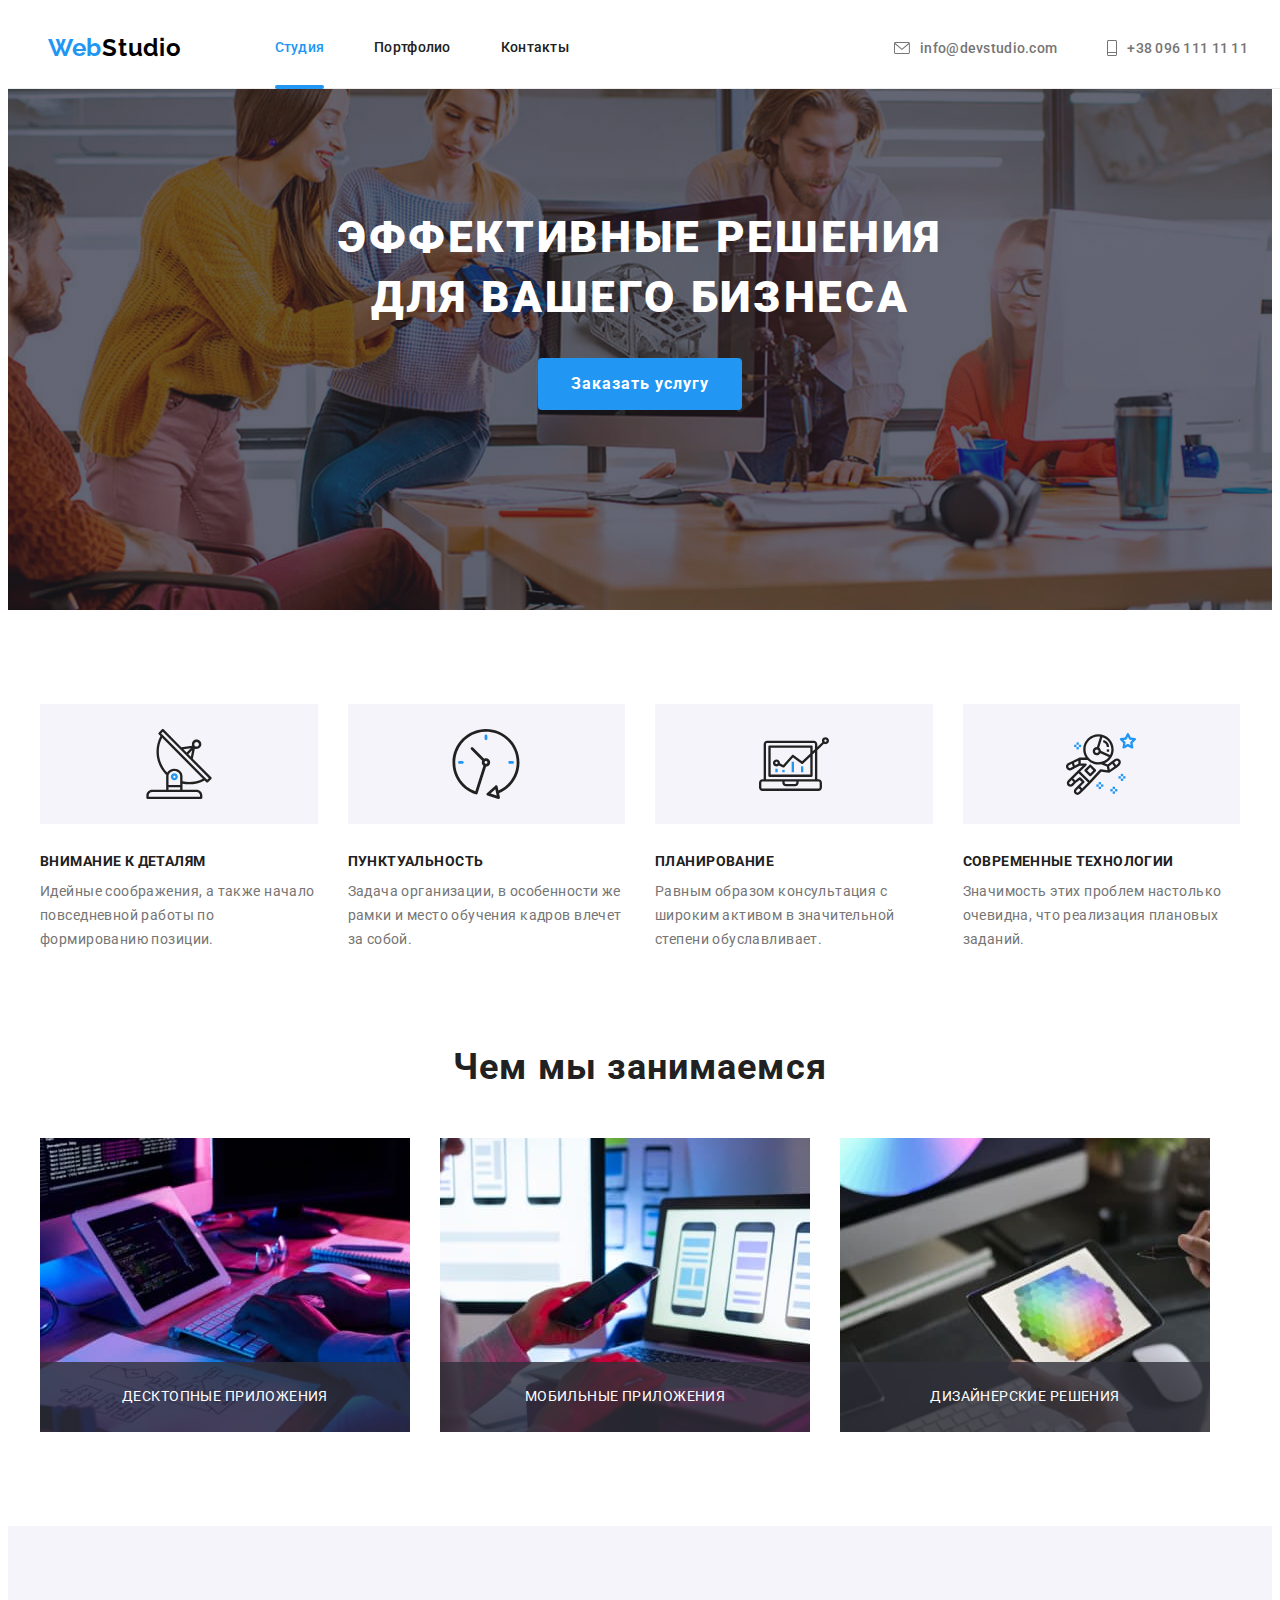
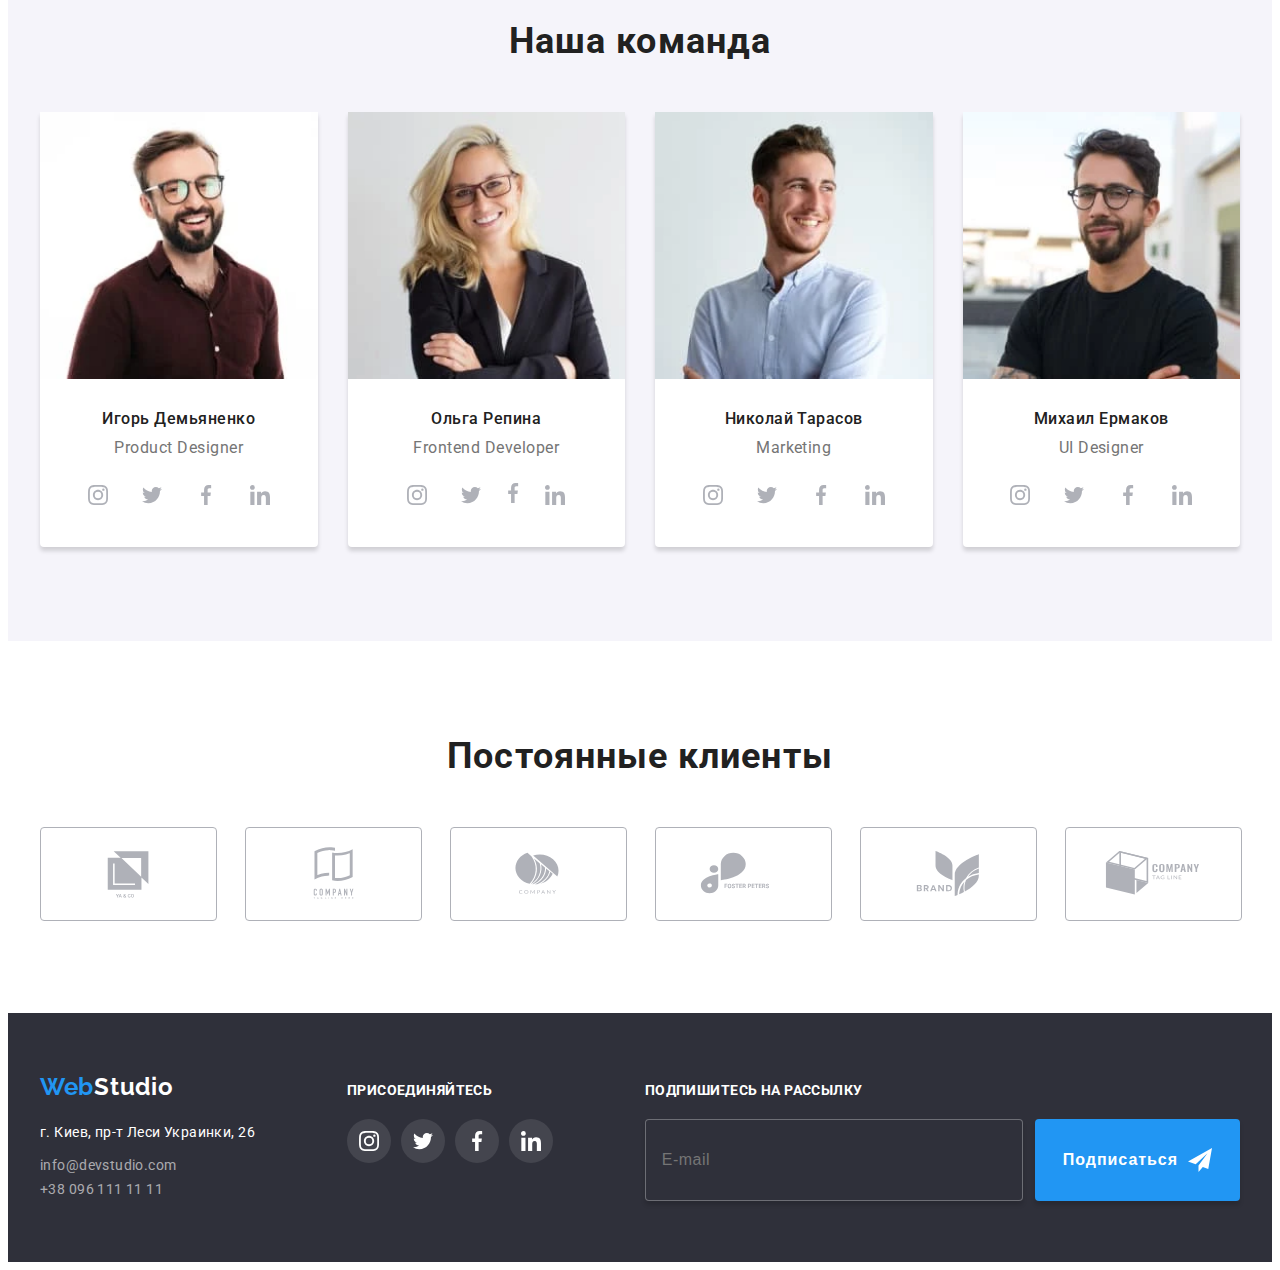
==== commit 64b1da0d: "Update index.html" ====
--- a/index.html
+++ b/index.html
@@ -67,7 +67,7 @@
 
     <main>
       <!--Герой-->
-      <!-- <section class="hero">
+      <section class="hero">
         <h1 class="hero__title">Эффективные решения для вашего бизнеса</h1>
         <button class="hero__button" type="button" data-modal-open>Заказать услугу</button>
         <div class="backdrop is-hidden" data-modal>
@@ -146,7 +146,7 @@
             </div>
           </div>
         </div>
-      </section> -->
+      </section>
 
       <!--Особенности-->
 
@@ -185,7 +185,7 @@
       </section>
 
       <!--Сфера деятельности-->
-      <!-- <section class="section no-padding">
+      <section class="section no-padding">
         <div class="container activity">
           <h2 class="activity__title">Чем мы занимаемся</h2>
           <ul class="activity-list">
@@ -209,7 +209,7 @@
             </li>
           </ul>
         </div>
-      </section> -->
+      </section>
 
       <!--Команда-->
       <section class="section command-group">
@@ -218,11 +218,17 @@
           <ul class="command-list">
             <li class="command-list__item">
               <img
+              srcset="
+              ./images/igor-demyanenko-270.webp 270w,
+              ./images/igor-demyanenko-354.webp 354w,
+              ./images/igor-demyanenko-450.webp 450w         
+              "
                 class="command-list__img"
-                src="images/igor-demyanenko.jpg"
+                src="./images/igor-demyanenko-270.webp"
                 lang="en"
                 alt="Product Designer"
-                width="270"
+                
+                sizes="(min-width: 1200px) 270px, (min-width: 768px) 354px, (max-width: 767px) 450px, 100vw"
               />
               <div class="our-command">
                 <h3 class="our-command__title">Игорь Демьяненко</h3>
@@ -285,11 +291,16 @@
             </li>
             <li class="command-list__item">
               <img
+              srcset="
+              ./images/olga-repina-270.webp 270w,
+              ./images/olga-repina-354.webp 354w,
+              ./images/olga-repina-450.webp 450w              
+              "
                 class="command-list__img"
-                src="images/olga-repina.jpg"
+                src="images/olga-repina-270.webp"
                 lang="en"
                 alt="Frontend Developer"
-                width="270"
+                sizes="(min-width: 1200px) 270px, (min-width: 768px) 354px, (max-width: 767px) 450px, 100vw"
               />
               <div class="our-command">
                 <h3 class="our-command__title">Ольга Репина</h3>
@@ -352,11 +363,16 @@
             </li>
             <li class="command-list__item">
               <img
+              srcset="
+              ./images/nikolai-tarasov-270.webp 270w,
+              ./images/nikolai-tarasov-354.webp 354w,
+              ./images/nikolai-tarasov-450.webp 450w
+              "
                 class="command-list__img"
-                src="images/nikolai-tarasov.jpg"
+                src="./images/nikolai-tarasov-270.webp"
                 lang="en"
                 alt="Marketing"
-                width="270"
+                sizes="(min-width: 1200px) 270px, (min-width: 768px) 354px, (max-width: 767px) 450px, 100vw"
               />
               <div class="our-command">
                 <h3 class="our-command__title">Николай Тарасов</h3>
@@ -419,10 +435,15 @@
             </li>
             <li class="command-list__item">
               <img
+              srcset="
+              ./images/mikhail-ermakov-270.webp 270w,
+              ./images/mikhail-ermakov-354.webp 354w,
+              ./images/mikhail-ermakov-450.webp 450w              
+              "
                 class="command-list__img"
-                src="images/mikhail-ermakov.jpg"
+                src="./images/mikhail-ermakov-270.webp"
                 alt="UI Designer"
-                width="270"
+                sizes="(min-width: 1200px) 270px, (min-width: 768px) 354px, (max-width: 767px) 450px, 100vw"
               />
               <div class="our-command">
                 <h3 class="our-command__title">Михаил Ермаков</h3>
@@ -487,6 +508,7 @@
         </div>
       </section>
 
+      <!-- Clients -->
       <section class="section clients">
         <div class="container">
           <h2 class="clients-title">Постоянные клиенты</h2>
@@ -575,7 +597,8 @@
     </main>
 
     <!--Подвал-->
-    <!-- <footer class="footer">
+    <footer class="footer">
+
       <div class="container footer__container">
         <div class="footer-contact">
           <a class="logo logo-footer" href="./index.html"> Web<span class="logo-footer__name">Studio</span> </a>
@@ -590,7 +613,7 @@
           </ul>
         </div>
 
-        Присоединяйтесь
+        <!-- Присоединяйтесь -->
 
         <div class="join">
           <h2 class="join-title">присоединяйтесь</h2>
@@ -649,6 +672,8 @@
             </li>
           </ul>
         </div>
+
+        <!-- Подпишитесь на рассылку -->
         <div class="mail-blank">
           <b class="mail-blank__title">Подпишитесь на рассылку</b>
           <form class="mail-form" name="mail-form">
@@ -665,7 +690,46 @@
           </form>
         </div>
       </div>
-    </footer> -->
+    </footer>
+
+    <!-- Mobile menu 
+    <div class="mobile-menu is-hidden">
+      <ul class="mobile-menu__nav">
+        <li class="mobile-menu__item">
+          <a class="mobile-menu__link" href="./index.html">Студия</a>
+        </li>
+        <li class="mobile-menu__item">
+          <a class="mobile-menu__link" href="./portfolio.html">Портфолио</a>
+        </li>
+        <li class="mobile-menu__item">
+          <a class="mobile-menu__link" href="">Контакты</a>
+        </li>
+      </ul>
+      <ul class="mobile-menu__contacts">
+        <li class="mobile-menu__item">
+          <a class="mobile-menu__link tel-link" href="tel:+380961111111">+38 096 111 11 11</a>
+        </li>
+        <li class="mobile-menu__item">
+          <a class="mobile-menu__link mail-link" href="mailto:info@devstudio.com">info@devstudio.com</a>
+        </li>
+      </ul>
+      <ul class="mobile-socials">
+        <li class="mobile-socials__item">
+          <a class="mobile-socials__link" href="">Instagram</a>
+        </li>
+        <li class="mobile-socials__item">
+          <a class="mobile-socials__link" href="">Twitter</a>
+        </li>
+        <li class="mobile-socials__item">
+          <a class="mobile-socials__link" href="">Facebook</a>
+        </li>
+        <li class="mobile-socials__item">
+          <a class="mobile-socials__link" href="">LinkedIn</a>
+        </li>
+
+      </ul> -->
+
+    </div>
 
     <script src="./js/modal.js"></script>
 
--- a/css/main.min.css
+++ b/css/main.min.css
@@ -1,2 +1,2 @@
-:root{--primary-text-color: #757575;--title-text-color: #212121;--accent-color: #2196f3;--anim: 250ms cubic-bezier(0.4, 0, 0.2, 1)}.visually-hidden{position:absolute;width:1px;height:1px;margin:-1px;border:0;padding:0;white-space:nowrap;-webkit-clip-path:inset(100%);clip-path:inset(100%);clip:rect(0 0 0 0);overflow:hidden}body{background-color:#ffffff;color:var(--primary-text-color);font-family:Roboto, sans-serif}img{display:block;width:100%}@media screen and (max-width: 1199.98px){.section{padding-top:60px;padding-bottom:60px}}@media screen and (min-width: 1200px){.section{padding-top:94px;padding-bottom:94px}}.container{padding-left:15px;padding-right:15px;margin-right:auto;margin-left:auto}@media screen and (min-width: 480px){.container{width:450px}}@media screen and (min-width: 768px){.container{width:738px}}@media screen and (min-width: 1200px){.container{width:1170px}}ul{list-style:none;margin:0}input{outline:0}.text{margin-top:0;margin-bottom:0}.container ul{padding:0}.no-padding{padding-top:0}.logo{display:block;color:var(--accent-color);font-family:Raleway, sans-serif;font-weight:700;font-size:26px;line-height:1.2;letter-spacing:0.03em;text-decoration:none}.logo__name{color:#000000}.logo-footer__name{color:#ffffff}.logo-footer{margin-bottom:20px}@media screen and (max-width: 767.98px){.contact{display:none}}@media screen and (min-width: 768px){.contact{display:block;margin-left:auto;padding:0}}@media screen and (min-width: 1200px){.contact{display:-webkit-box;display:-ms-flexbox;display:flex;margin-left:auto;padding:0}}.contact__item:not(:last-child){margin-right:50px}.contact__link{display:-webkit-box;display:-ms-flexbox;display:flex;-webkit-box-align:center;-ms-flex-align:center;align-items:center;padding-top:32px;padding-bottom:32px;color:var(--primary-text-color);font-weight:500;font-size:14px;line-height:16px;letter-spacing:0.02em;text-decoration:none;-webkit-transition:color var(--anim);transition:color var(--anim)}@media screen and (min-width: 768px){.contact__link{padding-top:0px;padding-bottom:10px}}.contact__link:hover,.contact__link:focus{color:var(--accent-color)}.contact__mail{margin-right:10px;fill:currentColor}.contact__phone{margin-right:10px;fill:currentColor}.button-contract{width:200px;height:50px;background:#2196f3;-webkit-box-shadow:0px 4px 4px rgba(0,0,0,0.15);box-shadow:0px 4px 4px rgba(0,0,0,0.15);border-radius:4px;border:#2196f3;-webkit-box-shadow:0px 1px 3px rgba(0,0,0,0.12),0px 1px 1px rgba(0,0,0,0.14),0px 2px 1px rgba(0,0,0,0.2);box-shadow:0px 1px 3px rgba(0,0,0,0.12),0px 1px 1px rgba(0,0,0,0.14),0px 2px 1px rgba(0,0,0,0.2);font-weight:700;font-size:16px;line-height:1.88;letter-spacing:0.06em;color:#ffffff;cursor:pointer}.backdrop{position:fixed;top:0;left:0;width:100%;height:100%;background-color:rgba(0,0,0,0.2);z-index:10;-webkit-transition:opacity var(--anim),visibility var(--anim);transition:opacity var(--anim),visibility var(--anim)}.backdrop.is-hidden{opacity:0;pointer-events:none;visibility:hidden}.backdrop.is-hidden .modal-wrapper{-webkit-transform:scale(0.4);transform:scale(0.4);opacity:0}.backdrop.modal-wrapper{-webkit-transform:scale(1);transform:scale(1);opacity:1}.modal-wrapper{padding:40px;position:absolute;top:50%;left:50%;width:528px;background:#ffffff;-webkit-box-shadow:0px 1px 3px rgba(0,0,0,0.12),0px 1px 1px rgba(0,0,0,0.14),0px 2px 1px rgba(0,0,0,0.2);box-shadow:0px 1px 3px rgba(0,0,0,0.12),0px 1px 1px rgba(0,0,0,0.14),0px 2px 1px rgba(0,0,0,0.2);border-radius:4px;-webkit-transform:translate(-50%, -50%) scale(1);transform:translate(-50%, -50%) scale(1);-webkit-transition:opacity var(--anim),-webkit-transform var(--anim);transition:opacity var(--anim),-webkit-transform var(--anim);transition:transform var(--anim),opacity var(--anim);transition:transform var(--anim),opacity var(--anim),-webkit-transform var(--anim)}.icon-close{fill:currentColor}.contact-form{margin:0;text-align:start;width:448px}.contact-form__title{display:block;margin:0;padding-top:0;margin-bottom:12px;font-weight:700;font-size:20px;line-height:1.15;text-align:center;letter-spacing:0.03em;color:#212121}.modal-form{display:block}.modal-form__label{display:block;margin-bottom:10px}.modal-form__label:focus-within .modal-form-block__icons{color:#2196f3}.modal-form-block{display:block;position:relative;color:var(--title-text-color)}.modal-form-block__icons{position:absolute;top:50%;left:12px;color:var(--title-text-color);fill:currentColor;-webkit-transform:translateY(-50%);transform:translateY(-50%);-webkit-transition:color 250ms cubic-bezier(0.4, 0, 0.2, 1);transition:color 250ms cubic-bezier(0.4, 0, 0.2, 1)}.modal-form__name{display:inline-block;margin-bottom:4px;font-weight:400;font-size:12px;line-height:1.16;letter-spacing:0.01em;color:#757575}.modal-form-block__input{display:block;width:100%;height:40px;border:1px solid rgba(33,33,33,0.2);border-radius:4px;padding:11px 12px 11px 40px;outline:transparent;-webkit-transition:border-color 250ms cubic-bezier(0.4, 0, 0.2, 1);transition:border-color 250ms cubic-bezier(0.4, 0, 0.2, 1)}.modal-form-block__input:focus{border-color:#2196f3}textarea{display:block;width:100%;padding:12px 16px;height:120px;resize:none;border:1px solid rgba(33,33,33,0.2);border-radius:4px;margin-bottom:20px;outline:transparent;-webkit-transition:border-color 250ms cubic-bezier(0.4, 0, 0.2, 1);transition:border-color 250ms cubic-bezier(0.4, 0, 0.2, 1)}textarea:focus{border-color:#2196f3}textarea::-webkit-input-placeholder{font-weight:400;font-size:12px;line-height:1.16x;letter-spacing:0.01em;color:rgba(117,117,117,0.5)}textarea:-ms-input-placeholder{font-weight:400;font-size:12px;line-height:1.16x;letter-spacing:0.01em;color:rgba(117,117,117,0.5)}textarea::-ms-input-placeholder{font-weight:400;font-size:12px;line-height:1.16x;letter-spacing:0.01em;color:rgba(117,117,117,0.5)}textarea::placeholder{font-weight:400;font-size:12px;line-height:1.16x;letter-spacing:0.01em;color:rgba(117,117,117,0.5)}.modal-form-policy__term{font-weight:400;font-size:14px;line-height:1.71;letter-spacing:0.03em;color:#757575}.modal-form-policy__term-var{font-weight:400;font-size:14px;line-height:1.71;letter-spacing:0.03em;color:#2196f3;text-decoration:underline}.modal-form-send{text-align:center}.modal-form-policy{display:-webkit-box;display:-ms-flexbox;display:flex;-webkit-box-align:center;-ms-flex-align:center;align-items:center;-webkit-box-pack:center;-ms-flex-pack:center;justify-content:center;margin-bottom:30px}.modal-form-policy__mark{width:16px;height:15px;display:-webkit-box;display:-ms-flexbox;display:flex;-webkit-box-align:center;-ms-flex-align:center;align-items:center;-webkit-box-pack:center;-ms-flex-pack:center;justify-content:center;margin-right:7px;border-radius:2px;outline:2px solid #212121;outline-offset:-2px;-webkit-transition:opacity 250ms cubic-bezier(0.4, 0, 0.2, 1);transition:opacity 250ms cubic-bezier(0.4, 0, 0.2, 1);cursor:pointer}.checkbox:checked+.modal-form-policy__mark{background-color:var(--accent-color);outline:2px solid var(--accent-color)}.checkbox:hover+.modal-form-policy__mark,.checkbox:focus+.modal-form-policy__mark{outline:2px solid var(--accent-color);fill:#ffffff}.modal-form-policy__icons{opacity:0;-webkit-transition:opacity 250ms cubic-bezier(0.4, 0, 0.2, 1);transition:opacity 250ms cubic-bezier(0.4, 0, 0.2, 1)}.checkbox:checked+.modal-form-policy__mark .modal-form-policy__icons{opacity:1}.modal-btn{position:absolute;width:30px;height:30px;top:8px;right:8px;display:-webkit-box;display:-ms-flexbox;display:flex;-webkit-box-align:center;-ms-flex-align:center;align-items:center;-webkit-box-pack:center;-ms-flex-pack:center;justify-content:center;padding:0;background-color:transparent;border:1px solid rgba(0,0,0,0.1);border-radius:50%;cursor:pointer}.modal-btn:focus,.modal-btn:hover{color:#188ce8}.socials{display:-webkit-box;display:-ms-flexbox;display:flex;-webkit-box-pack:center;-ms-flex-pack:center;justify-content:center;-webkit-box-align:center;-ms-flex-align:center;align-items:center}.socials__link{display:-webkit-box;display:-ms-flexbox;display:flex;-webkit-box-align:center;-ms-flex-align:center;align-items:center;-webkit-box-pack:center;-ms-flex-pack:center;justify-content:center;width:44px;height:44px;background-color:#ffffff;border-radius:50%;-webkit-transition:background-color var(--anim);transition:background-color var(--anim)}.socials__link:hover,.socials__link:focus{background-color:#2196f3}.socials__items:not(:last-child){margin-right:10px}.socials__icons{fill:#afb1b8;-webkit-transition:fill var(--anim);transition:fill var(--anim)}.socials__link:hover .socials__icons,.socials__link:focus .socials__icons{fill:#ffffff}.filtr{padding-top:94px;padding-bottom:94px}.filtr-btn{display:-webkit-box;display:-ms-flexbox;display:flex;-webkit-box-pack:center;-ms-flex-pack:center;justify-content:center;margin-bottom:50px}.filtr-btn_item:not(:last-child){margin-right:8px}.filtr-btn__button{border:1px solid transparent;display:inline-block;border-radius:4px;padding:6px 22px;color:var(--title-text-color);font-family:inherit;background-color:#f5f4fa;font-weight:500;font-size:16px;line-height:1.63;letter-spacing:0.03em;cursor:pointer;-webkit-transition:background-color var(--anim),color var(--anim);transition:background-color var(--anim),color var(--anim)}.filtr-btn__button:hover,.filtr-btn__button:focus{color:#ffffff;background-color:#2196f3;-webkit-box-shadow:0px 1px 1px rgba(0,0,0,0.12),0px 4px 4px rgba(0,0,0,0.06),1px 4px 6px rgba(0,0,0,0.16);box-shadow:0px 1px 1px rgba(0,0,0,0.12),0px 4px 4px rgba(0,0,0,0.06),1px 4px 6px rgba(0,0,0,0.16);text-shadow:0px 4px 4px rgba(0,0,0,0.25)}.filtr-list__link{text-decoration:none;display:inline-block;-webkit-transition:-webkit-box-shadow var(--anim);transition:-webkit-box-shadow var(--anim);transition:box-shadow var(--anim);transition:box-shadow var(--anim), -webkit-box-shadow var(--anim)}.filtr-list__link:hover,.filtr-list__link:focus{-webkit-box-shadow:0px 1px 1px rgba(0,0,0,0.12),0px 4px 4px rgba(0,0,0,0.06),1px 4px 6px rgba(0,0,0,0.16);box-shadow:0px 1px 1px rgba(0,0,0,0.12),0px 4px 4px rgba(0,0,0,0.06),1px 4px 6px rgba(0,0,0,0.16)}.portfolio{border-right:1px solid #E5E5E5;border-bottom:1px solid #E5E5E5;border-left:1px solid #E5E5E5;padding-top:20px;padding-right:24px;padding-bottom:20px;padding-left:24px}.portfolio__title{margin-top:0;margin-bottom:4px;color:var(--title-text-color);font-weight:700;font-size:18px;line-height:2;letter-spacing:0.06em}.filtr-list{display:-webkit-box;display:-ms-flexbox;display:flex;-ms-flex-wrap:wrap;flex-wrap:wrap}.filtr-list__item{width:370px;margin-right:30px;margin-bottom:30px;position:relative}.filtr-list__item:nth-child(3n){margin-right:0}.filtr-list__item:nth-last-child(-n+3){margin-bottom:0}.portfolio__text{margin:0;color:var(--primary-text-color);font-size:16px;line-height:1.88;letter-spacing:0.03em}.card-filtr{position:relative;overflow:hidden}.overlay{position:absolute;top:0;left:0;width:100%;height:100%;padding-top:63px;padding-bottom:63px;padding-left:24px;padding-right:24px;background-color:rgba(33,150,243,0.9);-webkit-transform:translateY(100%);transform:translateY(100%);-webkit-transition:-webkit-transform var(--anim);transition:-webkit-transform var(--anim);transition:transform var(--anim);transition:transform var(--anim), -webkit-transform var(--anim)}.overlay__text{margin:0;padding:0;font-size:18px;line-height:1.56;letter-spacing:0.03em;color:#FFFFFF}.filtr-list__link:hover .overlay,.filtr-list__link:focus .overlay{-webkit-transform:translateY(0);transform:translateY(0)}.header__container{display:-webkit-box;display:-ms-flexbox;display:flex;-webkit-box-align:center;-ms-flex-align:center;align-items:center}.header{border-bottom:1px solid #ececec}.navigation{display:-webkit-box;display:-ms-flexbox;display:flex;-webkit-box-align:center;-ms-flex-align:center;align-items:center}@media screen and (max-width: 767.98px){.navigation-list{display:none}}@media screen and (min-width: 768px){.navigation-list{display:-webkit-box;display:-ms-flexbox;display:flex;margin:0;padding:0;margin-left:88px}}@media screen and (min-width: 1200px){.navigation-list{display:-webkit-box;display:-ms-flexbox;display:flex;margin:0;padding:0;margin-left:93px}}.navigation-list__item:not(:last-child){margin-right:50px}.navigation-list__link{display:block;padding-top:32px;padding-bottom:32px;color:var(--title-text-color);font-weight:500;font-size:14px;line-height:1.14;letter-spacing:0.02em;text-decoration:none;-webkit-transition:color var(--anim);transition:color var(--anim)}@media screen and (min-width: 768px){.navigation-list__link{padding-top:0px;padding-bottom:32px}}.navigation-list__link:hover,.navigation-list__link:focus{color:var(--accent-color)}.navigation-list__link--activ{position:relative;color:#2196f3}.navigation-list__link--activ::after{bottom:0;left:0;position:absolute;content:'';display:block;width:100%;height:4px;background-color:#2196f3;border-radius:2px;bottom:-1px}.hero{max-height:600px;max-width:1600px;margin-right:auto;margin-left:auto;background-color:#2f303a;text-align:center;padding-top:200px;padding-bottom:200px;background-image:-webkit-gradient(linear, left top, left bottom, from(rgba(47,48,58,0.4)), to(rgba(47,48,58,0.4))),url(../images/icons/Img.jpg);background-image:linear-gradient(rgba(47,48,58,0.4), rgba(47,48,58,0.4)),url(../images/icons/Img.jpg);background-size:cover;background-position:center;background-repeat:no-repeat}.hero__title{margin-top:0;margin-bottom:30px;margin-left:auto;margin-right:auto;width:696px;color:#ffffff;font-weight:900;font-size:44px;line-height:1.36;letter-spacing:0.06em;text-transform:uppercase}.hero__button{border:1px solid transparent;display:inline-block;border-radius:4px;padding:10px 32px;color:#ffffff;background-color:var(--accent-color);font-family:inherit;font-weight:700;font-size:16px;line-height:1.88;letter-spacing:0.06em;cursor:pointer;-webkit-transition:background-color var(--anim);transition:background-color var(--anim)}.hero__button:hover,.hero__button:focus{background-color:#188ce8}.feature-list{display:-webkit-box;display:-ms-flexbox;display:flex;margin-top:0}.feature-list__title{margin-top:0;margin-bottom:10px;color:var(--title-text-color);font-weight:700;font-size:14px;line-height:1.14;letter-spacing:0.03em;text-transform:uppercase}.feature-list__item{width:270px}.feature-list__item:not(:last-child){margin-right:30px}.feature-list__item::before{content:'';display:block;height:120px;margin-bottom:30px;background-size:center;background-repeat:no-repeat;background-position:center;background-color:#f5f4fa}.icon-antena::before{background-image:url(../images/icons/antenna.svg)}.icon-clock::before{background-image:url(../images/icons/clock.svg)}.icon-diagram::before{background-image:url(../images/icons/diagram.svg)}.icon-astronaut::before{background-image:url(../images/icons/astronaut.svg)}.activity-list{display:-webkit-box;display:-ms-flexbox;display:flex}.activity__title{margin-top:0;margin-bottom:50px;color:var(--title-text-color);font-weight:700;font-size:36px;line-height:1.17;text-align:center;letter-spacing:0.03em}.activity-list__item{display:-webkit-box;display:-ms-flexbox;display:flex;position:relative}.activity-list__item:not(:last-child){margin-right:30px}.activity-list__text{display:-webkit-box;display:-ms-flexbox;display:flex;-webkit-box-pack:center;-ms-flex-pack:center;justify-content:center;-webkit-box-align:center;-ms-flex-align:center;align-items:center;position:absolute;bottom:0;left:0;margin:0;width:100%;height:70px;font-size:14px;line-height:1.14;letter-spacing:0.03em;text-transform:uppercase;color:#ffffff;background-color:rgba(47,48,58,0.8)}.command-group{background-color:#f5f4fa}.our-command{padding-top:30px;padding-bottom:30px}.command__title{margin-top:0;margin-bottom:50px;color:var(--title-text-color);font-weight:700;font-size:36px;line-height:1.17;text-align:center;letter-spacing:0.03em}.command-list{display:-webkit-box;display:-ms-flexbox;display:flex}.command-list__item{background:#ffffff;-webkit-box-shadow:0px 4px 4px rgba(0,0,0,0.15);box-shadow:0px 4px 4px rgba(0,0,0,0.15);border-radius:0px 0px 4px 4px}.command-list__item:not(:last-child){margin-right:30px}.our-command__title{margin-top:0;margin-bottom:10px;color:var(--title-text-color);font-weight:500;font-size:16px;line-height:1.19;text-align:center;letter-spacing:0.03em}.our-command__text{font-weight:400;font-size:16px;line-height:1.19;text-align:center;letter-spacing:0.03em;margin-bottom:16px}.clients-title{margin-top:0;margin-bottom:50px;text-align:center;font-size:36px;line-height:1.17;letter-spacing:0.03em;color:#212121}.clients-list{display:-webkit-box;display:-ms-flexbox;display:flex;-webkit-box-pack:center;-ms-flex-pack:center;justify-content:center;-webkit-box-align:center;-ms-flex-align:center;align-items:center}.clients-link{display:-webkit-box;display:-ms-flexbox;display:flex;-webkit-box-align:center;-ms-flex-align:center;align-items:center;-webkit-box-pack:center;-ms-flex-pack:center;justify-content:center;width:170px;height:92px;color:#afb1b8;border:1px solid #afb1b8;border-radius:4px;-webkit-transition:color var(--anim),border var(--anim),-webkit-box-shadow var(--anim);transition:color var(--anim),border var(--anim),-webkit-box-shadow var(--anim);transition:color var(--anim),border var(--anim),box-shadow var(--anim);transition:color var(--anim),border var(--anim),box-shadow var(--anim),-webkit-box-shadow var(--anim)}.clients-link:hover,.clients-link:focus{color:#2196f3;border:1px solid #2196f3;-webkit-box-shadow:0px 4px 4px rgba(0,0,0,0.25);box-shadow:0px 4px 4px rgba(0,0,0,0.25)}.client-icons{fill:currentColor}.client-item:not(:last-child){margin-right:30px}.address{margin-bottom:9px;color:#ffffff;font-style:normal;font-size:14px;line-height:1.71;letter-spacing:0.03em}.footer__container{display:-webkit-box;display:-ms-flexbox;display:flex;-webkit-box-align:baseline;-ms-flex-align:baseline;align-items:baseline}.footer-list_link{color:rgba(255,255,255,0.6);font-size:14px;line-height:1.71;letter-spacing:0.03em;text-decoration:none;-webkit-transition:color var(--anim);transition:color var(--anim)}.footer-list_link:hover,.footer-list_link:focus{color:var(--accent-color)}.footer-item:nth-last-child(2){margin-bottom:9px}.footer{background-color:#2f303a;padding-top:60px;padding-bottom:60px}.footer-contact{margin-right:auto}.join{margin-right:auto}.join-title{margin-top:0;margin-bottom:20px;font-weight:700;font-size:14px;line-height:1.14;letter-spacing:0.03em;text-transform:uppercase;color:#ffffff}.join-list{display:-webkit-box;display:-ms-flexbox;display:flex;-webkit-box-align:center;-ms-flex-align:center;align-items:center}.join-link{display:-webkit-box;display:-ms-flexbox;display:flex;-webkit-box-align:center;-ms-flex-align:center;align-items:center;-webkit-box-pack:center;-ms-flex-pack:center;justify-content:center;width:44px;height:44px;background-color:rgba(255,255,255,0.1);border-radius:50%;-webkit-transition:background-color var(--anim);transition:background-color var(--anim)}.join-link:hover,.join-link:focus{background-color:#2196f3}.join-item:not(:last-child){margin-right:10px}.join-icons{fill:#ffffff}.mail-blank{margin:0;padding:0}.mail-blank__title{display:block;margin:0;margin-bottom:20px;font-weight:700;font-size:14px;line-height:1.14;letter-spacing:0.03em;text-transform:uppercase;color:#ffffff}.mail-form{display:-webkit-box;display:-ms-flexbox;display:flex}.mail-form__name{padding-top:15px;padding-bottom:15px;padding-left:16px;margin-right:12px;font-weight:400;font-size:16px;line-height:1.25;letter-spacing:0.03em;width:358px;height:50px;border:1px solid rgba(255,255,255,0.3);-webkit-box-shadow:0px 4px 4px rgba(0,0,0,0.15);box-shadow:0px 4px 4px rgba(0,0,0,0.15);border-radius:4px;background-color:#2f303a;color:rgba(255,255,255,0.6);-webkit-transition:border 250ms cubic-bezier(0.4, 0, 0.2, 1);transition:border 250ms cubic-bezier(0.4, 0, 0.2, 1)}.mail-button{padding:10px 28px;background:#2196f3;border-color:#2196f3;-webkit-box-shadow:0px 4px 4px rgba(0,0,0,0.15);box-shadow:0px 4px 4px rgba(0,0,0,0.15);border-radius:4px;border:0px;cursor:pointer}.mail-button__telegram{display:-webkit-box;display:-ms-flexbox;display:flex;-webkit-box-align:center;-ms-flex-align:center;align-items:center;-webkit-box-pack:center;-ms-flex-pack:center;justify-content:center;color:#ffffff;font-weight:700;font-size:16px;line-height:1.87;letter-spacing:0.06em}.mail-button__icon{fill:currentColor;margin-left:10px}
+:root{--primary-text-color: #757575;--title-text-color: #212121;--accent-color: #2196f3;--indent: 30px;--items: 2;--anim: 250ms cubic-bezier(0.4, 0, 0.2, 1)}.visually-hidden{position:absolute;width:1px;height:1px;margin:-1px;border:0;padding:0;white-space:nowrap;-webkit-clip-path:inset(100%);clip-path:inset(100%);clip:rect(0 0 0 0);overflow:hidden}body{background-color:#ffffff;color:var(--primary-text-color);font-family:Roboto, sans-serif}img{display:block;width:100%}@media screen and (max-width: 1199px){.section{padding-top:60px;padding-bottom:60px}}@media screen and (min-width: 1200px){.section{padding-top:94px;padding-bottom:94px}}.container{padding-left:15px;padding-right:15px;margin:0 auto}@media screen and (min-width: 480px){.container{width:480px}}@media screen and (min-width: 798px){.container{width:768px}}@media screen and (min-width: 1200px){.container{width:1200px}}ul{list-style:none;margin:0}input{outline:0}.text{margin-top:0;margin-bottom:0;font-weight:400;font-size:14px;line-height:1.71;letter-spacing:0.03em;color:#757575}.container ul{padding:0}.no-padding{padding-top:0}@media screen and (max-width: 1199px){.no-padding{display:none}}.logo{display:block;color:var(--accent-color);font-family:Raleway, sans-serif;font-weight:700;font-size:26px;line-height:1.2;letter-spacing:0.03em;text-decoration:none}@media screen and (max-width: 797px){.logo{font-size:24px;line-height:1.38}}@media screen and (min-width: 798px){.logo{font-size:24px;line-height:1.18}}.logo__name{color:#000000}.logo-footer__name{color:#ffffff}.logo-footer{margin-bottom:20px}@media screen and (max-width: 797px){.contact{display:none}}@media screen and (min-width: 798px){.contact{display:block;padding:0}}@media screen and (min-width: 1200px){.contact{display:-webkit-box;display:-ms-flexbox;display:flex;margin-left:auto;padding:0}}@media screen and (min-width: 798px) and (max-width: 1199px){.contact__item:not(:last-child){margin-right:0;padding-bottom:10px}}@media screen and (min-width: 1200px){.contact__item:not(:last-child){margin-right:50px}}.contact__link{display:-webkit-box;display:-ms-flexbox;display:flex;-webkit-box-align:center;-ms-flex-align:center;align-items:center;padding-top:32px;padding-bottom:32px;color:var(--primary-text-color);font-weight:500;font-size:14px;line-height:16px;letter-spacing:0.02em;text-decoration:none;-webkit-transition:color var(--anim);transition:color var(--anim)}@media screen and (min-width: 798px) and (max-width: 1199px){.contact__link{padding:0px}}.contact__link:hover,.contact__link:focus{color:var(--accent-color)}.contact__mail{margin-right:10px;fill:currentColor}@media screen and (max-width: 1199px){.contact__mail{width:14px;height:10px}}.contact__phone{margin-right:10px;fill:currentColor}@media screen and (max-width: 1199px){.contact__phone{width:10px;height:14px}}.button-contract{width:200px;height:50px;background:#2196f3;-webkit-box-shadow:0px 4px 4px rgba(0,0,0,0.15);box-shadow:0px 4px 4px rgba(0,0,0,0.15);border-radius:4px;border:#2196f3;-webkit-box-shadow:0px 1px 3px rgba(0,0,0,0.12),0px 1px 1px rgba(0,0,0,0.14),0px 2px 1px rgba(0,0,0,0.2);box-shadow:0px 1px 3px rgba(0,0,0,0.12),0px 1px 1px rgba(0,0,0,0.14),0px 2px 1px rgba(0,0,0,0.2);font-weight:700;font-size:16px;line-height:1.88;letter-spacing:0.06em;color:#ffffff;cursor:pointer}.backdrop{position:fixed;top:0;left:0;width:100%;height:100%;background-color:rgba(0,0,0,0.2);z-index:10;-webkit-transition:opacity var(--anim),visibility var(--anim);transition:opacity var(--anim),visibility var(--anim)}.backdrop.is-hidden{opacity:0;pointer-events:none;visibility:hidden}.backdrop.is-hidden .modal-wrapper{-webkit-transform:scale(0.4);transform:scale(0.4);opacity:0}.backdrop.modal-wrapper{-webkit-transform:scale(1);transform:scale(1);opacity:1}.modal-wrapper{padding:40px;position:absolute;top:50%;left:50%;width:528px;background:#ffffff;-webkit-box-shadow:0px 1px 3px rgba(0,0,0,0.12),0px 1px 1px rgba(0,0,0,0.14),0px 2px 1px rgba(0,0,0,0.2);box-shadow:0px 1px 3px rgba(0,0,0,0.12),0px 1px 1px rgba(0,0,0,0.14),0px 2px 1px rgba(0,0,0,0.2);border-radius:4px;-webkit-transform:translate(-50%, -50%) scale(1);transform:translate(-50%, -50%) scale(1);-webkit-transition:opacity var(--anim),-webkit-transform var(--anim);transition:opacity var(--anim),-webkit-transform var(--anim);transition:transform var(--anim),opacity var(--anim);transition:transform var(--anim),opacity var(--anim),-webkit-transform var(--anim)}.icon-close{fill:currentColor}.contact-form{margin:0;text-align:start;width:448px}.contact-form__title{display:block;margin:0;padding-top:0;margin-bottom:12px;font-weight:700;font-size:20px;line-height:1.15;text-align:center;letter-spacing:0.03em;color:#212121}.modal-form{display:block}.modal-form__label{display:block;margin-bottom:10px}.modal-form__label:focus-within .modal-form-block__icons{color:#2196f3}.modal-form-block{display:block;position:relative;color:var(--title-text-color)}.modal-form-block__icons{position:absolute;top:50%;left:12px;color:var(--title-text-color);fill:currentColor;-webkit-transform:translateY(-50%);transform:translateY(-50%);-webkit-transition:color 250ms cubic-bezier(0.4, 0, 0.2, 1);transition:color 250ms cubic-bezier(0.4, 0, 0.2, 1)}.modal-form__name{display:inline-block;margin-bottom:4px;font-weight:400;font-size:12px;line-height:1.16;letter-spacing:0.01em;color:#757575}.modal-form-block__input{display:block;width:100%;height:40px;border:1px solid rgba(33,33,33,0.2);border-radius:4px;padding:11px 12px 11px 40px;outline:transparent;-webkit-transition:border-color 250ms cubic-bezier(0.4, 0, 0.2, 1);transition:border-color 250ms cubic-bezier(0.4, 0, 0.2, 1)}.modal-form-block__input:focus{border-color:#2196f3}textarea{display:block;width:100%;padding:12px 16px;height:120px;resize:none;border:1px solid rgba(33,33,33,0.2);border-radius:4px;margin-bottom:20px;outline:transparent;-webkit-transition:border-color 250ms cubic-bezier(0.4, 0, 0.2, 1);transition:border-color 250ms cubic-bezier(0.4, 0, 0.2, 1)}textarea:focus{border-color:#2196f3}textarea::-webkit-input-placeholder{font-weight:400;font-size:12px;line-height:1.16x;letter-spacing:0.01em;color:rgba(117,117,117,0.5)}textarea:-ms-input-placeholder{font-weight:400;font-size:12px;line-height:1.16x;letter-spacing:0.01em;color:rgba(117,117,117,0.5)}textarea::-ms-input-placeholder{font-weight:400;font-size:12px;line-height:1.16x;letter-spacing:0.01em;color:rgba(117,117,117,0.5)}textarea::placeholder{font-weight:400;font-size:12px;line-height:1.16x;letter-spacing:0.01em;color:rgba(117,117,117,0.5)}.modal-form-policy__term{font-weight:400;font-size:14px;line-height:1.71;letter-spacing:0.03em;color:#757575}.modal-form-policy__term-var{font-weight:400;font-size:14px;line-height:1.71;letter-spacing:0.03em;color:#2196f3;text-decoration:underline}.modal-form-send{text-align:center}.modal-form-policy{display:-webkit-box;display:-ms-flexbox;display:flex;-webkit-box-align:center;-ms-flex-align:center;align-items:center;-webkit-box-pack:center;-ms-flex-pack:center;justify-content:center;margin-bottom:30px}.modal-form-policy__mark{width:16px;height:15px;display:-webkit-box;display:-ms-flexbox;display:flex;-webkit-box-align:center;-ms-flex-align:center;align-items:center;-webkit-box-pack:center;-ms-flex-pack:center;justify-content:center;margin-right:7px;border-radius:2px;outline:2px solid #212121;outline-offset:-2px;-webkit-transition:opacity 250ms cubic-bezier(0.4, 0, 0.2, 1);transition:opacity 250ms cubic-bezier(0.4, 0, 0.2, 1);cursor:pointer}.checkbox:checked+.modal-form-policy__mark{background-color:var(--accent-color);outline:2px solid var(--accent-color)}.checkbox:hover+.modal-form-policy__mark,.checkbox:focus+.modal-form-policy__mark{outline:2px solid var(--accent-color);fill:#ffffff}.modal-form-policy__icons{opacity:0;-webkit-transition:opacity 250ms cubic-bezier(0.4, 0, 0.2, 1);transition:opacity 250ms cubic-bezier(0.4, 0, 0.2, 1)}.checkbox:checked+.modal-form-policy__mark .modal-form-policy__icons{opacity:1}.modal-btn{position:absolute;width:30px;height:30px;top:8px;right:8px;display:-webkit-box;display:-ms-flexbox;display:flex;-webkit-box-align:center;-ms-flex-align:center;align-items:center;-webkit-box-pack:center;-ms-flex-pack:center;justify-content:center;padding:0;background-color:transparent;border:1px solid rgba(0,0,0,0.1);border-radius:50%;cursor:pointer}.modal-btn:focus,.modal-btn:hover{color:#188ce8}.socials{display:-webkit-box;display:-ms-flexbox;display:flex;-webkit-box-pack:center;-ms-flex-pack:center;justify-content:center;-webkit-box-align:center;-ms-flex-align:center;align-items:center}.socials__link{display:-webkit-box;display:-ms-flexbox;display:flex;-webkit-box-align:center;-ms-flex-align:center;align-items:center;-webkit-box-pack:center;-ms-flex-pack:center;justify-content:center;width:44px;height:44px;background-color:#ffffff;border-radius:50%;-webkit-transition:background-color var(--anim);transition:background-color var(--anim)}.socials__link:hover,.socials__link:focus{background-color:#2196f3}.socials__items:not(:last-child){margin-right:10px}.socials__icons{fill:#afb1b8;-webkit-transition:fill var(--anim);transition:fill var(--anim)}.socials__link:hover .socials__icons,.socials__link:focus .socials__icons{fill:#ffffff}.mobile-menu{position:fixed;top:0;left:0;width:100%;height:100%;padding:48px 40px;display:-webkit-box;display:-ms-flexbox;display:flex;-webkit-box-orient:vertical;-webkit-box-direction:normal;-ms-flex-direction:column;flex-direction:column;background-color:#ffffff}.mobile-menu__item:not(:last-child){margin-bottom:32px}.mobile-menu__link:hover,.mobile-menu__link:focus{color:#2196F3}.mobile-menu__link{font-weight:500;font-size:40px;line-height:1.18;letter-spacing:0.02em;text-decoration:none;color:#212121}.mobile-menu__contacts{margin-top:auto;margin-bottom:64px}.tel-link{font-weight:500;font-size:34px;line-height:1.17;letter-spacing:0.02em;text-decoration:none;color:#2196f3}.mail-link{font-weight:500;font-size:24px;line-height:1.17;letter-spacing:0.02em;color:#757575}.mobile-socials{display:-webkit-box;display:-ms-flexbox;display:flex}.mobile-socials__link{font-weight:500;font-size:18px;line-height:1.22px;letter-spacing:0.02em;text-decoration:none;color:#2196f3}.mobile-socials__item:not(:last-child){margin-right:20px}.mobile-menu.is-hidden{opacity:0;pointer-events:none;visibility:hidden}@media screen and (max-width: 1199px){.filtr{padding-top:60px;padding-bottom:60px}}@media screen and (min-width: 1200px){.filtr{padding-top:94px;padding-bottom:94px}}.filtr-btn{margin-bottom:40px;display:-webkit-box;display:-ms-flexbox;display:flex;-ms-flex-wrap:wrap;flex-wrap:wrap}@media screen and (min-width: 798px){.filtr-btn{margin-bottom:30px;-webkit-box-pack:center;-ms-flex-pack:center;justify-content:center}}@media screen and (min-width: 1200px){.filtr-btn{margin-bottom:50px;-webkit-box-pack:center;-ms-flex-pack:center;justify-content:center}}@media screen and (max-width: 797px){.filtr-btn_item:nth-child(-n+2){margin-right:8px}.filtr-btn_item:nth-child(4){margin-right:8px}.filtr-btn_item:nth-child(-n+3){margin-bottom:15px}}.filtr-btn_item:not(:last-child){margin-right:8px}.filtr-btn__button{border:1px solid transparent;display:inline-block;border-radius:4px;padding:6px 22px;color:var(--title-text-color);font-family:inherit;background-color:#f5f4fa;font-weight:500;font-size:16px;line-height:1.63;letter-spacing:0.03em;cursor:pointer;-webkit-transition:background-color var(--anim),color var(--anim);transition:background-color var(--anim),color var(--anim)}.filtr-btn__button:hover,.filtr-btn__button:focus{color:#ffffff;background-color:#2196f3;-webkit-box-shadow:0px 1px 1px rgba(0,0,0,0.12),0px 4px 4px rgba(0,0,0,0.06),1px 4px 6px rgba(0,0,0,0.16);box-shadow:0px 1px 1px rgba(0,0,0,0.12),0px 4px 4px rgba(0,0,0,0.06),1px 4px 6px rgba(0,0,0,0.16);text-shadow:0px 4px 4px rgba(0,0,0,0.25)}.filtr-list__link{text-decoration:none;display:inline-block;-webkit-transition:-webkit-box-shadow var(--anim);transition:-webkit-box-shadow var(--anim);transition:box-shadow var(--anim);transition:box-shadow var(--anim), -webkit-box-shadow var(--anim)}.filtr-list__link:hover,.filtr-list__link:focus{-webkit-box-shadow:0px 1px 1px rgba(0,0,0,0.12),0px 4px 4px rgba(0,0,0,0.06),1px 4px 6px rgba(0,0,0,0.16);box-shadow:0px 1px 1px rgba(0,0,0,0.12),0px 4px 4px rgba(0,0,0,0.06),1px 4px 6px rgba(0,0,0,0.16)}.portfolio{border-right:1px solid #e5e5e5;border-bottom:1px solid #e5e5e5;border-left:1px solid #e5e5e5;padding-top:20px;padding-right:24px;padding-bottom:20px;padding-left:24px}.portfolio__title{margin-top:0;margin-bottom:4px;color:var(--title-text-color);font-weight:700;font-size:18px;line-height:2;letter-spacing:0.06em}@media screen and (min-width: 798px){.filtr-list{display:-webkit-box;display:-ms-flexbox;display:flex;-ms-flex-wrap:wrap;flex-wrap:wrap}}.filtr-list__item{display:block;text-align:center}@media screen and (max-width: 797px){.filtr-list__item:not(:last-child){margin-bottom:30px;max-width:100%}}@media screen and (min-width: 798px){.filtr-list__item{width:354px}.filtr-list__item:nth-child(2n+1){margin-right:30px}.filtr-list__item:last-child{margin-right:0}.filtr-list__item:nth-child(-n+2){margin-bottom:30px}}@media screen and (min-width: 1200px){.filtr-list__item{width:370px;margin-right:30px;margin-bottom:30px;position:relative}.filtr-list__item:nth-child(3n){margin-right:0}.filtr-list__item:nth-last-child(-n+3){margin-bottom:0}}.portfolio__text{margin:0;color:var(--primary-text-color);font-size:16px;line-height:1.88;letter-spacing:0.03em}.card-filtr{position:relative;overflow:hidden}.overlay{position:absolute;top:0;left:0;width:100%;height:100%;padding-top:63px;padding-bottom:63px;padding-left:24px;padding-right:24px;background-color:rgba(33,150,243,0.9);-webkit-transform:translateY(100%);transform:translateY(100%);-webkit-transition:-webkit-transform var(--anim);transition:-webkit-transform var(--anim);transition:transform var(--anim);transition:transform var(--anim), -webkit-transform var(--anim)}.overlay__text{margin:0;padding:0;font-size:18px;line-height:1.56;letter-spacing:0.03em;color:#ffffff}.filtr-list__link:hover .overlay,.filtr-list__link:focus .overlay{-webkit-transform:translateY(0);transform:translateY(0)}.header__container{display:-webkit-box;display:-ms-flexbox;display:flex;-webkit-box-align:center;-ms-flex-align:center;align-items:center}@media screen and (min-width: 798px) and (max-width: 1199px){.header__container{-webkit-box-pack:justify;-ms-flex-pack:justify;justify-content:space-between}}.header{position:fixed;z-index:20;width:100%;background-color:#fff;border-bottom:1px solid #ececec}.navigation{display:-webkit-box;display:-ms-flexbox;display:flex;-webkit-box-align:center;-ms-flex-align:center;align-items:center}@media screen and (max-width: 797px){.navigation-list{display:none}}@media screen and (min-width: 798px){.navigation-list{display:-webkit-box;display:-ms-flexbox;display:flex;margin:0;padding:0;margin-left:88px}}@media screen and (min-width: 1200px){.navigation-list{display:-webkit-box;display:-ms-flexbox;display:flex;margin:0;padding:0;margin-left:93px}}.navigation-list__item:not(:last-child){margin-right:50px}.navigation-list__link{display:block;padding-top:32px;padding-bottom:32px;color:var(--title-text-color);font-weight:500;font-size:14px;line-height:1.14;letter-spacing:0.02em;text-decoration:none;-webkit-transition:color var(--anim);transition:color var(--anim)}.navigation-list__link:hover,.navigation-list__link:focus{color:var(--accent-color)}.navigation-list__link--activ{position:relative;color:#2196f3}.navigation-list__link--activ::after{bottom:0;left:0;position:absolute;content:'';display:block;width:100%;height:4px;background-color:#2196f3;border-radius:2px;bottom:-1px}.hero{max-height:600px;max-width:1600px;margin-right:auto;margin-left:auto;background-color:#2f303a;text-align:center;padding-top:200px;padding-bottom:200px;background-image:-webkit-gradient(linear, left top, left bottom, from(rgba(47,48,58,0.4)), to(rgba(47,48,58,0.4))),url(../images/icons/Img.jpg);background-image:linear-gradient(rgba(47,48,58,0.4), rgba(47,48,58,0.4)),url(../images/icons/Img.jpg);background-size:cover;background-position:center;background-repeat:no-repeat}.hero__title{margin-top:0;margin-bottom:30px;margin-left:auto;margin-right:auto;width:696px;color:#ffffff;font-weight:900;font-size:44px;line-height:1.36;letter-spacing:0.06em;text-transform:uppercase}.hero__button{border:1px solid transparent;display:inline-block;border-radius:4px;padding:10px 32px;color:#ffffff;background-color:var(--accent-color);font-family:inherit;font-weight:700;font-size:16px;line-height:1.88;letter-spacing:0.06em;cursor:pointer;-webkit-transition:background-color var(--anim);transition:background-color var(--anim)}.hero__button:hover,.hero__button:focus{background-color:#188ce8}.feature-list{margin-top:0}@media screen and (min-width: 798px){.feature-list{display:-webkit-box;display:-ms-flexbox;display:flex;-ms-flex-wrap:wrap;flex-wrap:wrap}}.feature-list__title{margin-top:0;margin-bottom:10px;color:var(--title-text-color);font-weight:700;font-size:14px;line-height:1.14;letter-spacing:0.03em;text-transform:uppercase}@media screen and (max-width: 797px){.feature-list__title{text-align:center}}.feature-list__item{width:100%}@media screen and (min-width: 798px){.feature-list__item{width:calc((100% - 30px) / 2)}.feature-list__item:nth-child(2n+1){margin-right:30px}}@media screen and (min-width: 1200px){.feature-list__item{width:calc((100% - 3 * 30px) / 4)}.feature-list__item:not(:last-child){margin-right:30px}}.feature-list__item::before{content:'';display:block;height:120px;margin-bottom:30px;background-size:center;background-repeat:no-repeat;background-position:center;background-color:#f5f4fa}.icon-antena::before{background-image:url(../images/icons/antenna.svg)}.icon-clock::before{background-image:url(../images/icons/clock.svg)}.icon-diagram::before{background-image:url(../images/icons/diagram.svg)}.icon-astronaut::before{background-image:url(../images/icons/astronaut.svg)}.activity-list{display:-webkit-box;display:-ms-flexbox;display:flex}.activity__title{margin-top:0;margin-bottom:50px;color:var(--title-text-color);font-weight:700;font-size:36px;line-height:1.17;text-align:center;letter-spacing:0.03em}.activity-list__item{display:-webkit-box;display:-ms-flexbox;display:flex;position:relative}.activity-list__item:not(:last-child){margin-right:30px}.activity-list__text{display:-webkit-box;display:-ms-flexbox;display:flex;-webkit-box-pack:center;-ms-flex-pack:center;justify-content:center;-webkit-box-align:center;-ms-flex-align:center;align-items:center;position:absolute;bottom:0;left:0;margin:0;width:100%;height:70px;font-size:14px;line-height:1.14;letter-spacing:0.03em;text-transform:uppercase;color:#ffffff;background-color:rgba(47,48,58,0.8)}.command-group{background-color:#f5f4fa}.our-command{padding-top:30px;padding-bottom:30px}.command__title{margin-top:0;margin-bottom:50px;color:var(--title-text-color);font-weight:700;font-size:36px;line-height:1.17;text-align:center;letter-spacing:0.03em}@media screen and (min-width: 798px){.command-list{display:-webkit-box;display:-ms-flexbox;display:flex;-ms-flex-wrap:wrap;flex-wrap:wrap}}.command-list__item{background:#ffffff;-webkit-box-shadow:0px 4px 4px rgba(0,0,0,0.15);box-shadow:0px 4px 4px rgba(0,0,0,0.15);border-radius:0px 0px 4px 4px}@media screen and (max-width: 797px){.command-list__item:not(:last-child){margin-bottom:30px}}@media screen and (min-width: 798px) and (max-width: 1199px){.command-list__item{width:calc((100% - 30px) / 2)}.command-list__item:nth-child(2n+1){margin-right:30px}.command-list__item:nth-child(-n+2){margin-bottom:30px}}@media screen and (min-width: 1200px){.command-list__item{width:calc((100% - 3 * 30px) / 4);margin-bottom:0}.command-list__item:not(:last-child){margin-right:30px}}.our-command__title{margin-top:0;margin-bottom:10px;color:var(--title-text-color);font-weight:500;font-size:16px;line-height:1.19;text-align:center;letter-spacing:0.03em}.our-command__text{font-weight:400;font-size:16px;line-height:1.19;text-align:center;letter-spacing:0.03em;margin-bottom:16px}.clients-title{margin-top:0;margin-bottom:50px;text-align:center;font-size:36px;line-height:1.17;letter-spacing:0.03em;color:#212121}@media screen and (max-width: 1199px){.clients-title{font-size:28px}}.clients-list{display:-webkit-box;display:-ms-flexbox;display:flex;-ms-flex-wrap:wrap;flex-wrap:wrap;-webkit-box-pack:center;-ms-flex-pack:center;justify-content:center}.client-item{height:92px}@media screen and (max-width: 797px){.client-item{width:calc((100% - 30px) / 2)}.client-item:nth-child(2n+1){margin-right:30px}.client-item:nth-child(-n+4){margin-bottom:30px}}@media screen and (min-width: 798px) and (max-width: 1199px){.client-item{width:calc((100% - 60px) / 3)}.client-item:nth-child(odd){margin-right:0}.client-item:not(:nth-child(3n)){margin-right:30px}.client-item:nth-child(-n+3){margin-bottom:30px}}@media screen and (min-width: 1200px){.client-item{width:calc((100% - 5 * 30px) / 6)}.client-item:not(:last-child){margin-right:30px}}.clients-link{display:-webkit-box;display:-ms-flexbox;display:flex;width:100%;height:100%;-webkit-box-align:center;-ms-flex-align:center;align-items:center;-webkit-box-pack:center;-ms-flex-pack:center;justify-content:center;color:#afb1b8;border:1px solid #afb1b8;border-radius:4px;-webkit-transition:color var(--anim),border var(--anim),-webkit-box-shadow var(--anim);transition:color var(--anim),border var(--anim),-webkit-box-shadow var(--anim);transition:color var(--anim),border var(--anim),box-shadow var(--anim);transition:color var(--anim),border var(--anim),box-shadow var(--anim),-webkit-box-shadow var(--anim)}.clients-link:hover,.clients-link:focus{color:#2196f3;border:1px solid #2196f3;-webkit-box-shadow:0px 4px 4px rgba(0,0,0,0.25);box-shadow:0px 4px 4px rgba(0,0,0,0.25)}.client-icons{fill:currentColor}.address{margin-bottom:9px;color:#ffffff;font-style:normal;font-size:14px;line-height:1.71;letter-spacing:0.03em}@media screen and (min-width: 798px){.footer__container{display:-webkit-box;display:-ms-flexbox;display:flex;-ms-flex-wrap:wrap;flex-wrap:wrap;-webkit-box-pack:center;-ms-flex-pack:center;justify-content:center;-webkit-box-align:baseline;-ms-flex-align:baseline;align-items:baseline}}@media screen and (min-width: 1200px){.footer__container{display:-webkit-box;display:-ms-flexbox;display:flex;-webkit-box-align:baseline;-ms-flex-align:baseline;align-items:baseline}}.footer-list_link{color:rgba(255,255,255,0.6);font-size:14px;line-height:1.71;letter-spacing:0.03em;text-decoration:none;-webkit-transition:color var(--anim);transition:color var(--anim)}.footer-list_link:hover,.footer-list_link:focus{color:var(--accent-color)}.footer-item:nth-last-child(2){margin-bottom:9px}.footer{background-color:#2f303a;padding-top:60px;padding-bottom:60px}@media screen and (max-width: 797px){.footer-contact{text-align:center;margin-bottom:60px}}@media screen and (min-width: 798px) and (max-width: 1199px){.footer-contact{margin-right:165px;margin-bottom:60px;text-align:center}}@media screen and (min-width: 1200px){.footer-contact{margin-right:auto;text-align:start}}@media screen and (max-width: 797px){.join{text-align:center;margin-bottom:60px}}@media screen and (min-width: 798px){.join{text-align:center}}@media screen and (min-width: 1200px){.join{margin-right:auto;text-align:start}}.join-title{margin-top:0;margin-bottom:20px;font-weight:700;font-size:14px;line-height:1.14;letter-spacing:0.03em;text-transform:uppercase;color:#ffffff}.join-list{display:-webkit-box;display:-ms-flexbox;display:flex;-webkit-box-align:center;-ms-flex-align:center;align-items:center}@media screen and (max-width: 797px){.join-list{-webkit-box-pack:center;-ms-flex-pack:center;justify-content:center}}.join-link{display:-webkit-box;display:-ms-flexbox;display:flex;-webkit-box-align:center;-ms-flex-align:center;align-items:center;-webkit-box-pack:center;-ms-flex-pack:center;justify-content:center;width:44px;height:44px;background-color:rgba(255,255,255,0.1);border-radius:50%;-webkit-transition:background-color var(--anim);transition:background-color var(--anim)}.join-link:hover,.join-link:focus{background-color:#2196f3}.join-item:not(:last-child){margin-right:10px}.join-icons{fill:#ffffff}.mail-blank{margin:0;padding:0}@media screen and (max-width: 1199px){.mail-blank{text-align:center}}.mail-blank__title{display:block;margin:0;margin-bottom:20px;font-weight:700;font-size:14px;line-height:1.14;letter-spacing:0.03em;text-transform:uppercase;color:#ffffff}@media screen and (max-width: 1199px){.mail-blank__title{text-align:center}}@media screen and (min-width: 1200px){.mail-form{display:-webkit-box;display:-ms-flexbox;display:flex}}.mail-form__name{padding-top:15px;padding-bottom:15px;padding-left:16px;font-weight:400;font-size:16px;line-height:1.25;letter-spacing:0.03em;width:358px;height:50px;border:1px solid rgba(255,255,255,0.3);-webkit-box-shadow:0px 4px 4px rgba(0,0,0,0.15);box-shadow:0px 4px 4px rgba(0,0,0,0.15);border-radius:4px;background-color:#2f303a;color:rgba(255,255,255,0.6);-webkit-transition:border 250ms cubic-bezier(0.4, 0, 0.2, 1);transition:border 250ms cubic-bezier(0.4, 0, 0.2, 1)}@media screen and (max-width: 797px){.mail-form__name{width:100%;-webkit-box-pack:center;-ms-flex-pack:center;justify-content:center;margin-bottom:20px}}@media screen and (min-width: 798px) and (max-width: 1199px){.mail-form__name{display:block;width:450px;margin-left:auto;margin-right:auto;margin-bottom:20px}}@media screen and (min-width: 1200px){.mail-form__name{margin-right:12px}}.mail-button{padding:10px 28px;background:#2196f3;border-color:#2196f3;-webkit-box-shadow:0px 4px 4px rgba(0,0,0,0.15);box-shadow:0px 4px 4px rgba(0,0,0,0.15);border-radius:4px;border:0px;cursor:pointer}.mail-button__telegram{display:-webkit-box;display:-ms-flexbox;display:flex;-webkit-box-align:center;-ms-flex-align:center;align-items:center;-webkit-box-pack:center;-ms-flex-pack:center;justify-content:center;color:#ffffff;font-weight:700;font-size:16px;line-height:1.87;letter-spacing:0.06em}.mail-button__icon{fill:currentColor;margin-left:10px}
 /*# sourceMappingURL=main.min.css.map */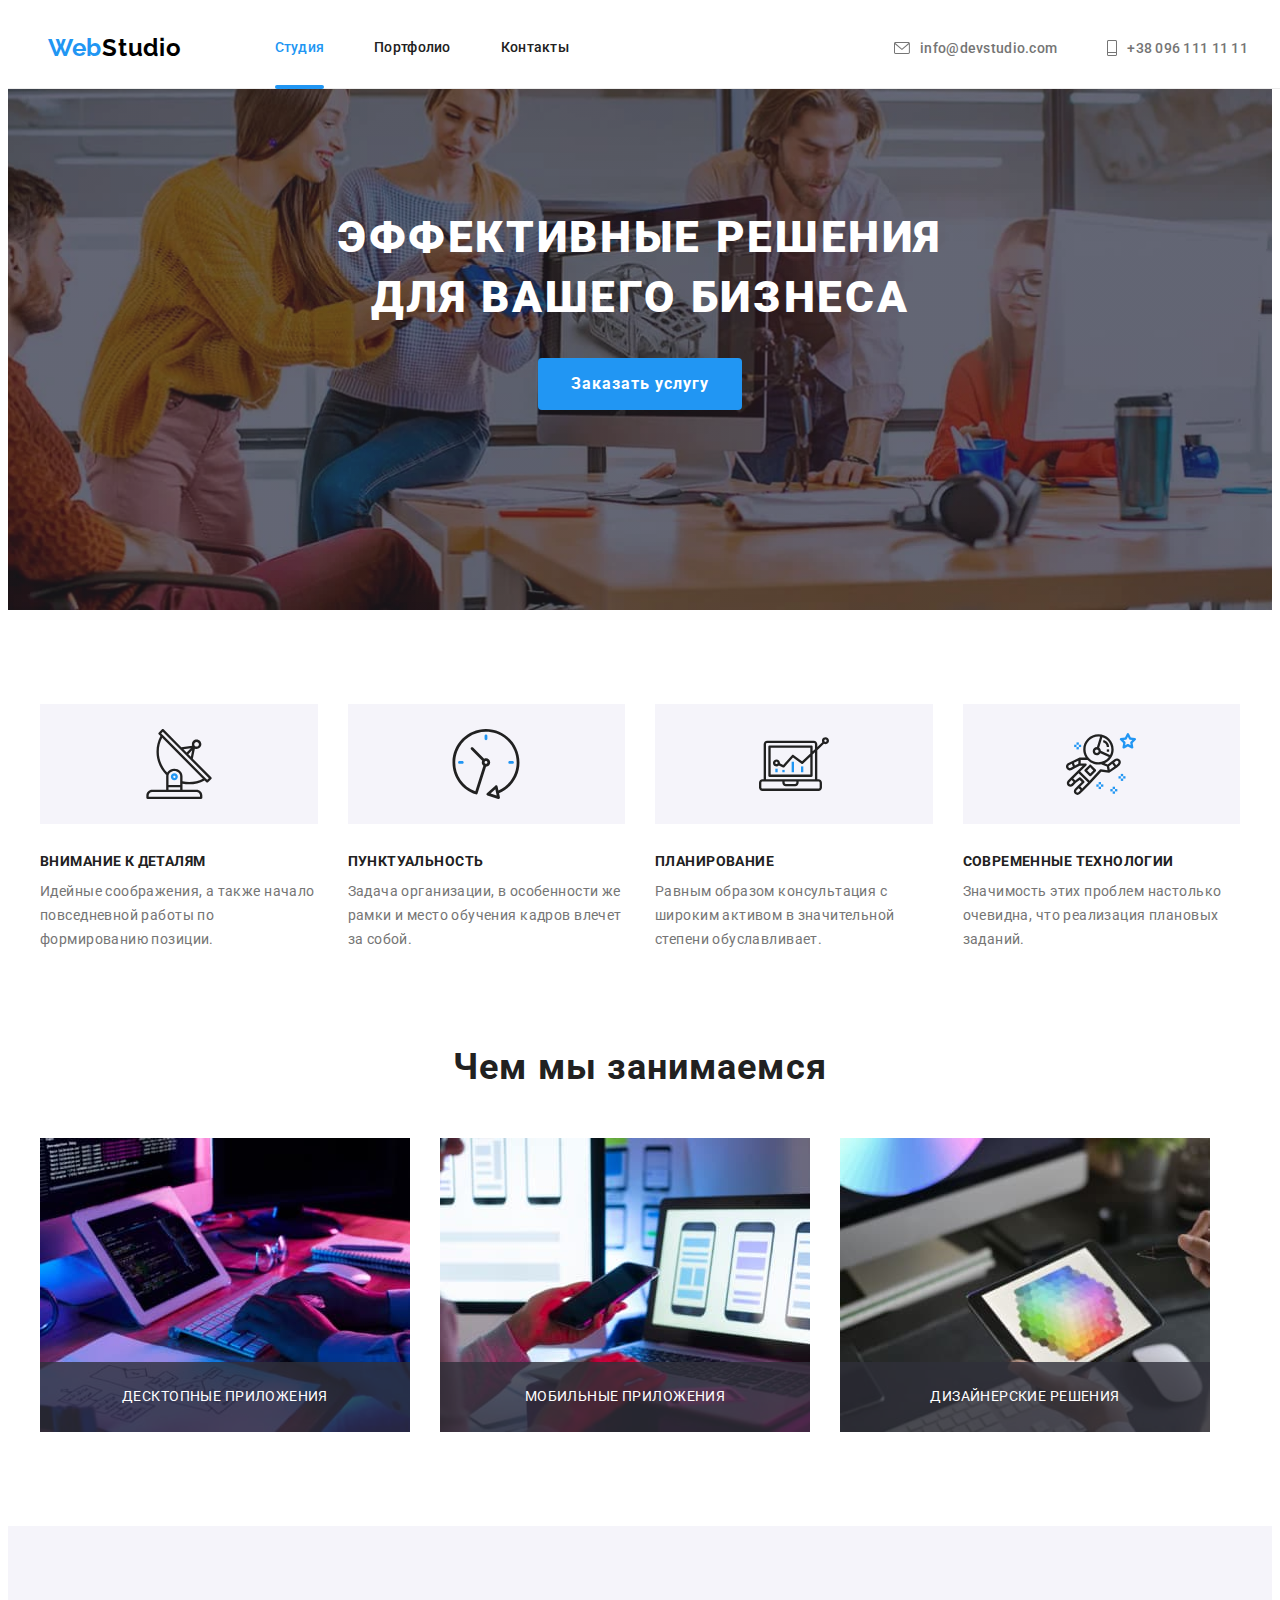
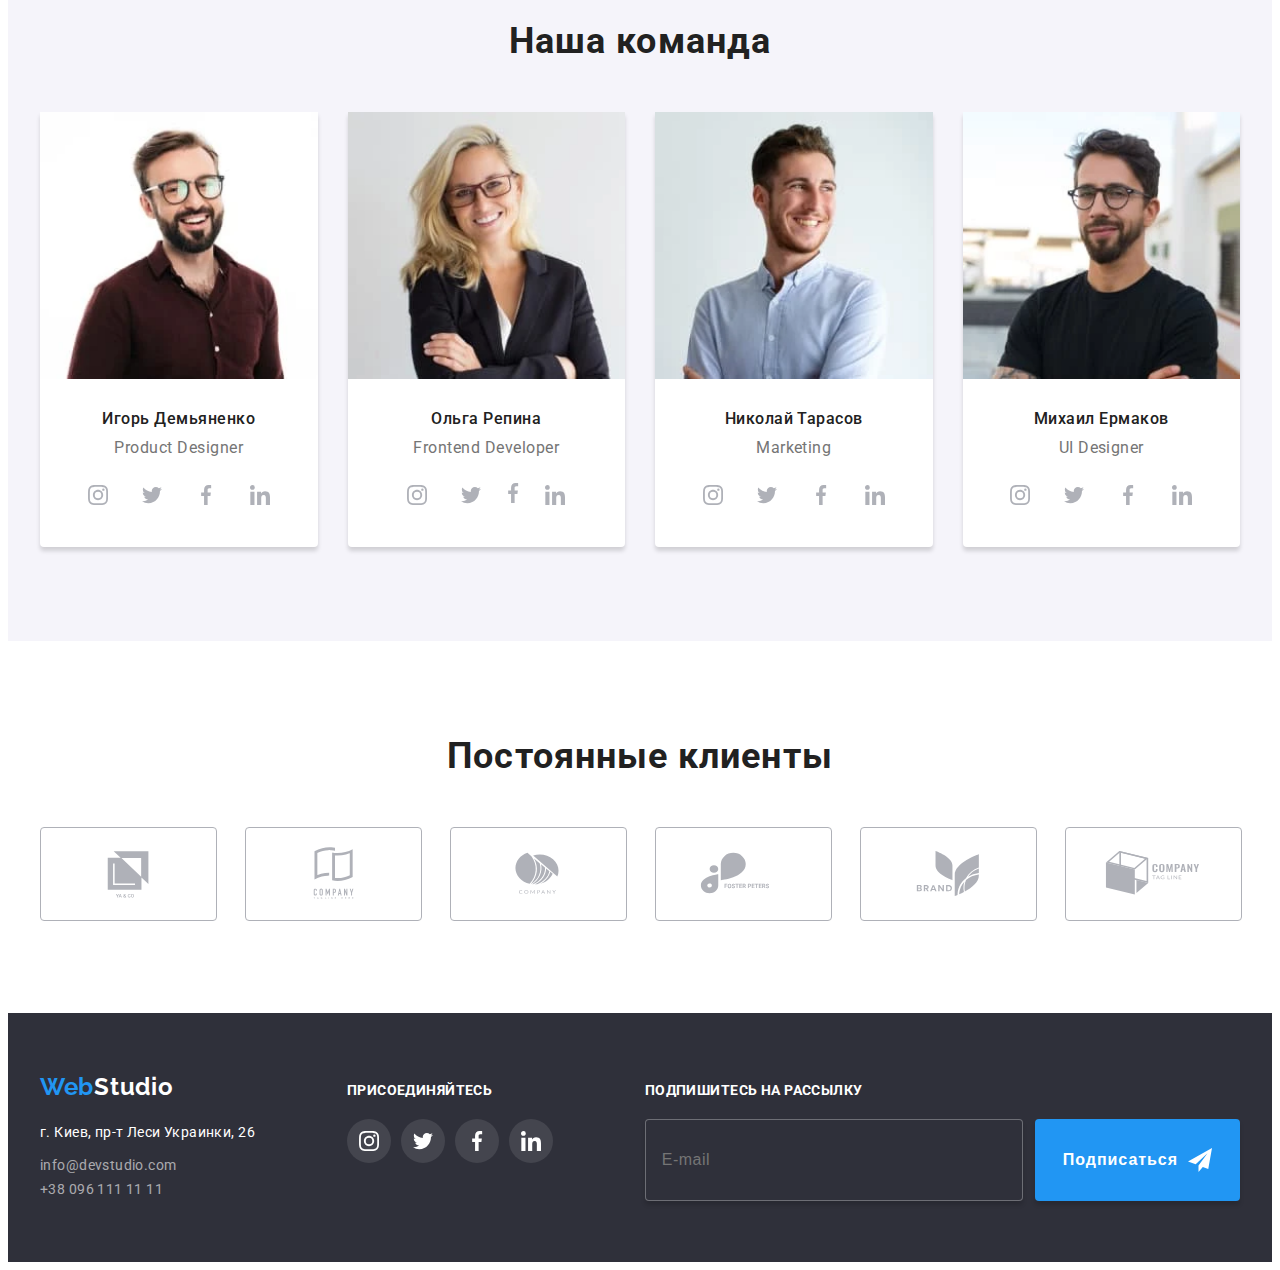
==== commit 0944c441: "Update" ====
--- a/index.html
+++ b/index.html
@@ -221,7 +221,10 @@
               srcset="
               ./images/igor-demyanenko-270.webp 270w,
               ./images/igor-demyanenko-354.webp 354w,
-              ./images/igor-demyanenko-450.webp 450w         
+              ./images/igor-demyanenko-450.webp 450w,
+              ./images/igor-demyanenkoimg@2x-270.webp 540w,
+              ./images/igor-demyanenko@2x-354.webp 708w,
+              ./images/igor-demyanenko@2x-450.webp 900w   
               "
                 class="command-list__img"
                 src="./images/igor-demyanenko-270.webp"
@@ -294,7 +297,10 @@
               srcset="
               ./images/olga-repina-270.webp 270w,
               ./images/olga-repina-354.webp 354w,
-              ./images/olga-repina-450.webp 450w              
+              ./images/olga-repina-450.webp 450w,
+              ./images/olga-repinaimg@2x-270.webp 540w,
+              ./images/olga-repina@2x-354.webp 708w,
+              ./images/olga-repina@2x-450.webp 900w                
               "
                 class="command-list__img"
                 src="images/olga-repina-270.webp"
@@ -366,7 +372,10 @@
               srcset="
               ./images/nikolai-tarasov-270.webp 270w,
               ./images/nikolai-tarasov-354.webp 354w,
-              ./images/nikolai-tarasov-450.webp 450w
+              ./images/nikolai-tarasov-450.webp 450w,
+              ./images/nikolai-tarasov@2x-270.webp 540w,
+              ./images/nikolai-tarasov@2x-354.webp 708w,
+              ./images/nikolai-tarasov@2x-450.webp 900w 
               "
                 class="command-list__img"
                 src="./images/nikolai-tarasov-270.webp"
@@ -438,7 +447,10 @@
               srcset="
               ./images/mikhail-ermakov-270.webp 270w,
               ./images/mikhail-ermakov-354.webp 354w,
-              ./images/mikhail-ermakov-450.webp 450w              
+              ./images/mikhail-ermakov-450.webp 450w,
+              ./images/mikhail-ermakovimg@2x-270.webp 540w,
+              ./images/mikhail-ermakovimg@2x-354.webp 708w,
+              ./images/mikhail-ermakov@2x-450.webp 900w               
               "
                 class="command-list__img"
                 src="./images/mikhail-ermakov-270.webp"
@@ -727,9 +739,9 @@
           <a class="mobile-socials__link" href="">LinkedIn</a>
         </li>
 
+      </div>
       </ul> -->
 
-    </div>
 
     <script src="./js/modal.js"></script>
 
--- a/css/main.min.css
+++ b/css/main.min.css
@@ -1,2 +1,2 @@
-:root{--primary-text-color: #757575;--title-text-color: #212121;--accent-color: #2196f3;--indent: 30px;--items: 2;--anim: 250ms cubic-bezier(0.4, 0, 0.2, 1)}.visually-hidden{position:absolute;width:1px;height:1px;margin:-1px;border:0;padding:0;white-space:nowrap;-webkit-clip-path:inset(100%);clip-path:inset(100%);clip:rect(0 0 0 0);overflow:hidden}body{background-color:#ffffff;color:var(--primary-text-color);font-family:Roboto, sans-serif}img{display:block;width:100%}@media screen and (max-width: 1199px){.section{padding-top:60px;padding-bottom:60px}}@media screen and (min-width: 1200px){.section{padding-top:94px;padding-bottom:94px}}.container{padding-left:15px;padding-right:15px;margin:0 auto}@media screen and (min-width: 480px){.container{width:480px}}@media screen and (min-width: 798px){.container{width:768px}}@media screen and (min-width: 1200px){.container{width:1200px}}ul{list-style:none;margin:0}input{outline:0}.text{margin-top:0;margin-bottom:0;font-weight:400;font-size:14px;line-height:1.71;letter-spacing:0.03em;color:#757575}.container ul{padding:0}.no-padding{padding-top:0}@media screen and (max-width: 1199px){.no-padding{display:none}}.logo{display:block;color:var(--accent-color);font-family:Raleway, sans-serif;font-weight:700;font-size:26px;line-height:1.2;letter-spacing:0.03em;text-decoration:none}@media screen and (max-width: 797px){.logo{font-size:24px;line-height:1.38}}@media screen and (min-width: 798px){.logo{font-size:24px;line-height:1.18}}.logo__name{color:#000000}.logo-footer__name{color:#ffffff}.logo-footer{margin-bottom:20px}@media screen and (max-width: 797px){.contact{display:none}}@media screen and (min-width: 798px){.contact{display:block;padding:0}}@media screen and (min-width: 1200px){.contact{display:-webkit-box;display:-ms-flexbox;display:flex;margin-left:auto;padding:0}}@media screen and (min-width: 798px) and (max-width: 1199px){.contact__item:not(:last-child){margin-right:0;padding-bottom:10px}}@media screen and (min-width: 1200px){.contact__item:not(:last-child){margin-right:50px}}.contact__link{display:-webkit-box;display:-ms-flexbox;display:flex;-webkit-box-align:center;-ms-flex-align:center;align-items:center;padding-top:32px;padding-bottom:32px;color:var(--primary-text-color);font-weight:500;font-size:14px;line-height:16px;letter-spacing:0.02em;text-decoration:none;-webkit-transition:color var(--anim);transition:color var(--anim)}@media screen and (min-width: 798px) and (max-width: 1199px){.contact__link{padding:0px}}.contact__link:hover,.contact__link:focus{color:var(--accent-color)}.contact__mail{margin-right:10px;fill:currentColor}@media screen and (max-width: 1199px){.contact__mail{width:14px;height:10px}}.contact__phone{margin-right:10px;fill:currentColor}@media screen and (max-width: 1199px){.contact__phone{width:10px;height:14px}}.button-contract{width:200px;height:50px;background:#2196f3;-webkit-box-shadow:0px 4px 4px rgba(0,0,0,0.15);box-shadow:0px 4px 4px rgba(0,0,0,0.15);border-radius:4px;border:#2196f3;-webkit-box-shadow:0px 1px 3px rgba(0,0,0,0.12),0px 1px 1px rgba(0,0,0,0.14),0px 2px 1px rgba(0,0,0,0.2);box-shadow:0px 1px 3px rgba(0,0,0,0.12),0px 1px 1px rgba(0,0,0,0.14),0px 2px 1px rgba(0,0,0,0.2);font-weight:700;font-size:16px;line-height:1.88;letter-spacing:0.06em;color:#ffffff;cursor:pointer}.backdrop{position:fixed;top:0;left:0;width:100%;height:100%;background-color:rgba(0,0,0,0.2);z-index:10;-webkit-transition:opacity var(--anim),visibility var(--anim);transition:opacity var(--anim),visibility var(--anim)}.backdrop.is-hidden{opacity:0;pointer-events:none;visibility:hidden}.backdrop.is-hidden .modal-wrapper{-webkit-transform:scale(0.4);transform:scale(0.4);opacity:0}.backdrop.modal-wrapper{-webkit-transform:scale(1);transform:scale(1);opacity:1}.modal-wrapper{padding:40px;position:absolute;top:50%;left:50%;width:528px;background:#ffffff;-webkit-box-shadow:0px 1px 3px rgba(0,0,0,0.12),0px 1px 1px rgba(0,0,0,0.14),0px 2px 1px rgba(0,0,0,0.2);box-shadow:0px 1px 3px rgba(0,0,0,0.12),0px 1px 1px rgba(0,0,0,0.14),0px 2px 1px rgba(0,0,0,0.2);border-radius:4px;-webkit-transform:translate(-50%, -50%) scale(1);transform:translate(-50%, -50%) scale(1);-webkit-transition:opacity var(--anim),-webkit-transform var(--anim);transition:opacity var(--anim),-webkit-transform var(--anim);transition:transform var(--anim),opacity var(--anim);transition:transform var(--anim),opacity var(--anim),-webkit-transform var(--anim)}.icon-close{fill:currentColor}.contact-form{margin:0;text-align:start;width:448px}.contact-form__title{display:block;margin:0;padding-top:0;margin-bottom:12px;font-weight:700;font-size:20px;line-height:1.15;text-align:center;letter-spacing:0.03em;color:#212121}.modal-form{display:block}.modal-form__label{display:block;margin-bottom:10px}.modal-form__label:focus-within .modal-form-block__icons{color:#2196f3}.modal-form-block{display:block;position:relative;color:var(--title-text-color)}.modal-form-block__icons{position:absolute;top:50%;left:12px;color:var(--title-text-color);fill:currentColor;-webkit-transform:translateY(-50%);transform:translateY(-50%);-webkit-transition:color 250ms cubic-bezier(0.4, 0, 0.2, 1);transition:color 250ms cubic-bezier(0.4, 0, 0.2, 1)}.modal-form__name{display:inline-block;margin-bottom:4px;font-weight:400;font-size:12px;line-height:1.16;letter-spacing:0.01em;color:#757575}.modal-form-block__input{display:block;width:100%;height:40px;border:1px solid rgba(33,33,33,0.2);border-radius:4px;padding:11px 12px 11px 40px;outline:transparent;-webkit-transition:border-color 250ms cubic-bezier(0.4, 0, 0.2, 1);transition:border-color 250ms cubic-bezier(0.4, 0, 0.2, 1)}.modal-form-block__input:focus{border-color:#2196f3}textarea{display:block;width:100%;padding:12px 16px;height:120px;resize:none;border:1px solid rgba(33,33,33,0.2);border-radius:4px;margin-bottom:20px;outline:transparent;-webkit-transition:border-color 250ms cubic-bezier(0.4, 0, 0.2, 1);transition:border-color 250ms cubic-bezier(0.4, 0, 0.2, 1)}textarea:focus{border-color:#2196f3}textarea::-webkit-input-placeholder{font-weight:400;font-size:12px;line-height:1.16x;letter-spacing:0.01em;color:rgba(117,117,117,0.5)}textarea:-ms-input-placeholder{font-weight:400;font-size:12px;line-height:1.16x;letter-spacing:0.01em;color:rgba(117,117,117,0.5)}textarea::-ms-input-placeholder{font-weight:400;font-size:12px;line-height:1.16x;letter-spacing:0.01em;color:rgba(117,117,117,0.5)}textarea::placeholder{font-weight:400;font-size:12px;line-height:1.16x;letter-spacing:0.01em;color:rgba(117,117,117,0.5)}.modal-form-policy__term{font-weight:400;font-size:14px;line-height:1.71;letter-spacing:0.03em;color:#757575}.modal-form-policy__term-var{font-weight:400;font-size:14px;line-height:1.71;letter-spacing:0.03em;color:#2196f3;text-decoration:underline}.modal-form-send{text-align:center}.modal-form-policy{display:-webkit-box;display:-ms-flexbox;display:flex;-webkit-box-align:center;-ms-flex-align:center;align-items:center;-webkit-box-pack:center;-ms-flex-pack:center;justify-content:center;margin-bottom:30px}.modal-form-policy__mark{width:16px;height:15px;display:-webkit-box;display:-ms-flexbox;display:flex;-webkit-box-align:center;-ms-flex-align:center;align-items:center;-webkit-box-pack:center;-ms-flex-pack:center;justify-content:center;margin-right:7px;border-radius:2px;outline:2px solid #212121;outline-offset:-2px;-webkit-transition:opacity 250ms cubic-bezier(0.4, 0, 0.2, 1);transition:opacity 250ms cubic-bezier(0.4, 0, 0.2, 1);cursor:pointer}.checkbox:checked+.modal-form-policy__mark{background-color:var(--accent-color);outline:2px solid var(--accent-color)}.checkbox:hover+.modal-form-policy__mark,.checkbox:focus+.modal-form-policy__mark{outline:2px solid var(--accent-color);fill:#ffffff}.modal-form-policy__icons{opacity:0;-webkit-transition:opacity 250ms cubic-bezier(0.4, 0, 0.2, 1);transition:opacity 250ms cubic-bezier(0.4, 0, 0.2, 1)}.checkbox:checked+.modal-form-policy__mark .modal-form-policy__icons{opacity:1}.modal-btn{position:absolute;width:30px;height:30px;top:8px;right:8px;display:-webkit-box;display:-ms-flexbox;display:flex;-webkit-box-align:center;-ms-flex-align:center;align-items:center;-webkit-box-pack:center;-ms-flex-pack:center;justify-content:center;padding:0;background-color:transparent;border:1px solid rgba(0,0,0,0.1);border-radius:50%;cursor:pointer}.modal-btn:focus,.modal-btn:hover{color:#188ce8}.socials{display:-webkit-box;display:-ms-flexbox;display:flex;-webkit-box-pack:center;-ms-flex-pack:center;justify-content:center;-webkit-box-align:center;-ms-flex-align:center;align-items:center}.socials__link{display:-webkit-box;display:-ms-flexbox;display:flex;-webkit-box-align:center;-ms-flex-align:center;align-items:center;-webkit-box-pack:center;-ms-flex-pack:center;justify-content:center;width:44px;height:44px;background-color:#ffffff;border-radius:50%;-webkit-transition:background-color var(--anim);transition:background-color var(--anim)}.socials__link:hover,.socials__link:focus{background-color:#2196f3}.socials__items:not(:last-child){margin-right:10px}.socials__icons{fill:#afb1b8;-webkit-transition:fill var(--anim);transition:fill var(--anim)}.socials__link:hover .socials__icons,.socials__link:focus .socials__icons{fill:#ffffff}.mobile-menu{position:fixed;top:0;left:0;width:100%;height:100%;padding:48px 40px;display:-webkit-box;display:-ms-flexbox;display:flex;-webkit-box-orient:vertical;-webkit-box-direction:normal;-ms-flex-direction:column;flex-direction:column;background-color:#ffffff}.mobile-menu__item:not(:last-child){margin-bottom:32px}.mobile-menu__link:hover,.mobile-menu__link:focus{color:#2196F3}.mobile-menu__link{font-weight:500;font-size:40px;line-height:1.18;letter-spacing:0.02em;text-decoration:none;color:#212121}.mobile-menu__contacts{margin-top:auto;margin-bottom:64px}.tel-link{font-weight:500;font-size:34px;line-height:1.17;letter-spacing:0.02em;text-decoration:none;color:#2196f3}.mail-link{font-weight:500;font-size:24px;line-height:1.17;letter-spacing:0.02em;color:#757575}.mobile-socials{display:-webkit-box;display:-ms-flexbox;display:flex}.mobile-socials__link{font-weight:500;font-size:18px;line-height:1.22px;letter-spacing:0.02em;text-decoration:none;color:#2196f3}.mobile-socials__item:not(:last-child){margin-right:20px}.mobile-menu.is-hidden{opacity:0;pointer-events:none;visibility:hidden}@media screen and (max-width: 1199px){.filtr{padding-top:60px;padding-bottom:60px}}@media screen and (min-width: 1200px){.filtr{padding-top:94px;padding-bottom:94px}}.filtr-btn{margin-bottom:40px;display:-webkit-box;display:-ms-flexbox;display:flex;-ms-flex-wrap:wrap;flex-wrap:wrap}@media screen and (min-width: 798px){.filtr-btn{margin-bottom:30px;-webkit-box-pack:center;-ms-flex-pack:center;justify-content:center}}@media screen and (min-width: 1200px){.filtr-btn{margin-bottom:50px;-webkit-box-pack:center;-ms-flex-pack:center;justify-content:center}}@media screen and (max-width: 797px){.filtr-btn_item:nth-child(-n+2){margin-right:8px}.filtr-btn_item:nth-child(4){margin-right:8px}.filtr-btn_item:nth-child(-n+3){margin-bottom:15px}}.filtr-btn_item:not(:last-child){margin-right:8px}.filtr-btn__button{border:1px solid transparent;display:inline-block;border-radius:4px;padding:6px 22px;color:var(--title-text-color);font-family:inherit;background-color:#f5f4fa;font-weight:500;font-size:16px;line-height:1.63;letter-spacing:0.03em;cursor:pointer;-webkit-transition:background-color var(--anim),color var(--anim);transition:background-color var(--anim),color var(--anim)}.filtr-btn__button:hover,.filtr-btn__button:focus{color:#ffffff;background-color:#2196f3;-webkit-box-shadow:0px 1px 1px rgba(0,0,0,0.12),0px 4px 4px rgba(0,0,0,0.06),1px 4px 6px rgba(0,0,0,0.16);box-shadow:0px 1px 1px rgba(0,0,0,0.12),0px 4px 4px rgba(0,0,0,0.06),1px 4px 6px rgba(0,0,0,0.16);text-shadow:0px 4px 4px rgba(0,0,0,0.25)}.filtr-list__link{text-decoration:none;display:inline-block;-webkit-transition:-webkit-box-shadow var(--anim);transition:-webkit-box-shadow var(--anim);transition:box-shadow var(--anim);transition:box-shadow var(--anim), -webkit-box-shadow var(--anim)}.filtr-list__link:hover,.filtr-list__link:focus{-webkit-box-shadow:0px 1px 1px rgba(0,0,0,0.12),0px 4px 4px rgba(0,0,0,0.06),1px 4px 6px rgba(0,0,0,0.16);box-shadow:0px 1px 1px rgba(0,0,0,0.12),0px 4px 4px rgba(0,0,0,0.06),1px 4px 6px rgba(0,0,0,0.16)}.portfolio{border-right:1px solid #e5e5e5;border-bottom:1px solid #e5e5e5;border-left:1px solid #e5e5e5;padding-top:20px;padding-right:24px;padding-bottom:20px;padding-left:24px}.portfolio__title{margin-top:0;margin-bottom:4px;color:var(--title-text-color);font-weight:700;font-size:18px;line-height:2;letter-spacing:0.06em}@media screen and (min-width: 798px){.filtr-list{display:-webkit-box;display:-ms-flexbox;display:flex;-ms-flex-wrap:wrap;flex-wrap:wrap}}.filtr-list__item{display:block;text-align:center}@media screen and (max-width: 797px){.filtr-list__item:not(:last-child){margin-bottom:30px;max-width:100%}}@media screen and (min-width: 798px){.filtr-list__item{width:354px}.filtr-list__item:nth-child(2n+1){margin-right:30px}.filtr-list__item:last-child{margin-right:0}.filtr-list__item:nth-child(-n+2){margin-bottom:30px}}@media screen and (min-width: 1200px){.filtr-list__item{width:370px;margin-right:30px;margin-bottom:30px;position:relative}.filtr-list__item:nth-child(3n){margin-right:0}.filtr-list__item:nth-last-child(-n+3){margin-bottom:0}}.portfolio__text{margin:0;color:var(--primary-text-color);font-size:16px;line-height:1.88;letter-spacing:0.03em}.card-filtr{position:relative;overflow:hidden}.overlay{position:absolute;top:0;left:0;width:100%;height:100%;padding-top:63px;padding-bottom:63px;padding-left:24px;padding-right:24px;background-color:rgba(33,150,243,0.9);-webkit-transform:translateY(100%);transform:translateY(100%);-webkit-transition:-webkit-transform var(--anim);transition:-webkit-transform var(--anim);transition:transform var(--anim);transition:transform var(--anim), -webkit-transform var(--anim)}.overlay__text{margin:0;padding:0;font-size:18px;line-height:1.56;letter-spacing:0.03em;color:#ffffff}.filtr-list__link:hover .overlay,.filtr-list__link:focus .overlay{-webkit-transform:translateY(0);transform:translateY(0)}.header__container{display:-webkit-box;display:-ms-flexbox;display:flex;-webkit-box-align:center;-ms-flex-align:center;align-items:center}@media screen and (min-width: 798px) and (max-width: 1199px){.header__container{-webkit-box-pack:justify;-ms-flex-pack:justify;justify-content:space-between}}.header{position:fixed;z-index:20;width:100%;background-color:#fff;border-bottom:1px solid #ececec}.navigation{display:-webkit-box;display:-ms-flexbox;display:flex;-webkit-box-align:center;-ms-flex-align:center;align-items:center}@media screen and (max-width: 797px){.navigation-list{display:none}}@media screen and (min-width: 798px){.navigation-list{display:-webkit-box;display:-ms-flexbox;display:flex;margin:0;padding:0;margin-left:88px}}@media screen and (min-width: 1200px){.navigation-list{display:-webkit-box;display:-ms-flexbox;display:flex;margin:0;padding:0;margin-left:93px}}.navigation-list__item:not(:last-child){margin-right:50px}.navigation-list__link{display:block;padding-top:32px;padding-bottom:32px;color:var(--title-text-color);font-weight:500;font-size:14px;line-height:1.14;letter-spacing:0.02em;text-decoration:none;-webkit-transition:color var(--anim);transition:color var(--anim)}.navigation-list__link:hover,.navigation-list__link:focus{color:var(--accent-color)}.navigation-list__link--activ{position:relative;color:#2196f3}.navigation-list__link--activ::after{bottom:0;left:0;position:absolute;content:'';display:block;width:100%;height:4px;background-color:#2196f3;border-radius:2px;bottom:-1px}.hero{max-height:600px;max-width:1600px;margin-right:auto;margin-left:auto;background-color:#2f303a;text-align:center;padding-top:200px;padding-bottom:200px;background-image:-webkit-gradient(linear, left top, left bottom, from(rgba(47,48,58,0.4)), to(rgba(47,48,58,0.4))),url(../images/icons/Img.jpg);background-image:linear-gradient(rgba(47,48,58,0.4), rgba(47,48,58,0.4)),url(../images/icons/Img.jpg);background-size:cover;background-position:center;background-repeat:no-repeat}.hero__title{margin-top:0;margin-bottom:30px;margin-left:auto;margin-right:auto;width:696px;color:#ffffff;font-weight:900;font-size:44px;line-height:1.36;letter-spacing:0.06em;text-transform:uppercase}.hero__button{border:1px solid transparent;display:inline-block;border-radius:4px;padding:10px 32px;color:#ffffff;background-color:var(--accent-color);font-family:inherit;font-weight:700;font-size:16px;line-height:1.88;letter-spacing:0.06em;cursor:pointer;-webkit-transition:background-color var(--anim);transition:background-color var(--anim)}.hero__button:hover,.hero__button:focus{background-color:#188ce8}.feature-list{margin-top:0}@media screen and (min-width: 798px){.feature-list{display:-webkit-box;display:-ms-flexbox;display:flex;-ms-flex-wrap:wrap;flex-wrap:wrap}}.feature-list__title{margin-top:0;margin-bottom:10px;color:var(--title-text-color);font-weight:700;font-size:14px;line-height:1.14;letter-spacing:0.03em;text-transform:uppercase}@media screen and (max-width: 797px){.feature-list__title{text-align:center}}.feature-list__item{width:100%}@media screen and (min-width: 798px){.feature-list__item{width:calc((100% - 30px) / 2)}.feature-list__item:nth-child(2n+1){margin-right:30px}}@media screen and (min-width: 1200px){.feature-list__item{width:calc((100% - 3 * 30px) / 4)}.feature-list__item:not(:last-child){margin-right:30px}}.feature-list__item::before{content:'';display:block;height:120px;margin-bottom:30px;background-size:center;background-repeat:no-repeat;background-position:center;background-color:#f5f4fa}.icon-antena::before{background-image:url(../images/icons/antenna.svg)}.icon-clock::before{background-image:url(../images/icons/clock.svg)}.icon-diagram::before{background-image:url(../images/icons/diagram.svg)}.icon-astronaut::before{background-image:url(../images/icons/astronaut.svg)}.activity-list{display:-webkit-box;display:-ms-flexbox;display:flex}.activity__title{margin-top:0;margin-bottom:50px;color:var(--title-text-color);font-weight:700;font-size:36px;line-height:1.17;text-align:center;letter-spacing:0.03em}.activity-list__item{display:-webkit-box;display:-ms-flexbox;display:flex;position:relative}.activity-list__item:not(:last-child){margin-right:30px}.activity-list__text{display:-webkit-box;display:-ms-flexbox;display:flex;-webkit-box-pack:center;-ms-flex-pack:center;justify-content:center;-webkit-box-align:center;-ms-flex-align:center;align-items:center;position:absolute;bottom:0;left:0;margin:0;width:100%;height:70px;font-size:14px;line-height:1.14;letter-spacing:0.03em;text-transform:uppercase;color:#ffffff;background-color:rgba(47,48,58,0.8)}.command-group{background-color:#f5f4fa}.our-command{padding-top:30px;padding-bottom:30px}.command__title{margin-top:0;margin-bottom:50px;color:var(--title-text-color);font-weight:700;font-size:36px;line-height:1.17;text-align:center;letter-spacing:0.03em}@media screen and (min-width: 798px){.command-list{display:-webkit-box;display:-ms-flexbox;display:flex;-ms-flex-wrap:wrap;flex-wrap:wrap}}.command-list__item{background:#ffffff;-webkit-box-shadow:0px 4px 4px rgba(0,0,0,0.15);box-shadow:0px 4px 4px rgba(0,0,0,0.15);border-radius:0px 0px 4px 4px}@media screen and (max-width: 797px){.command-list__item:not(:last-child){margin-bottom:30px}}@media screen and (min-width: 798px) and (max-width: 1199px){.command-list__item{width:calc((100% - 30px) / 2)}.command-list__item:nth-child(2n+1){margin-right:30px}.command-list__item:nth-child(-n+2){margin-bottom:30px}}@media screen and (min-width: 1200px){.command-list__item{width:calc((100% - 3 * 30px) / 4);margin-bottom:0}.command-list__item:not(:last-child){margin-right:30px}}.our-command__title{margin-top:0;margin-bottom:10px;color:var(--title-text-color);font-weight:500;font-size:16px;line-height:1.19;text-align:center;letter-spacing:0.03em}.our-command__text{font-weight:400;font-size:16px;line-height:1.19;text-align:center;letter-spacing:0.03em;margin-bottom:16px}.clients-title{margin-top:0;margin-bottom:50px;text-align:center;font-size:36px;line-height:1.17;letter-spacing:0.03em;color:#212121}@media screen and (max-width: 1199px){.clients-title{font-size:28px}}.clients-list{display:-webkit-box;display:-ms-flexbox;display:flex;-ms-flex-wrap:wrap;flex-wrap:wrap;-webkit-box-pack:center;-ms-flex-pack:center;justify-content:center}.client-item{height:92px}@media screen and (max-width: 797px){.client-item{width:calc((100% - 30px) / 2)}.client-item:nth-child(2n+1){margin-right:30px}.client-item:nth-child(-n+4){margin-bottom:30px}}@media screen and (min-width: 798px) and (max-width: 1199px){.client-item{width:calc((100% - 60px) / 3)}.client-item:nth-child(odd){margin-right:0}.client-item:not(:nth-child(3n)){margin-right:30px}.client-item:nth-child(-n+3){margin-bottom:30px}}@media screen and (min-width: 1200px){.client-item{width:calc((100% - 5 * 30px) / 6)}.client-item:not(:last-child){margin-right:30px}}.clients-link{display:-webkit-box;display:-ms-flexbox;display:flex;width:100%;height:100%;-webkit-box-align:center;-ms-flex-align:center;align-items:center;-webkit-box-pack:center;-ms-flex-pack:center;justify-content:center;color:#afb1b8;border:1px solid #afb1b8;border-radius:4px;-webkit-transition:color var(--anim),border var(--anim),-webkit-box-shadow var(--anim);transition:color var(--anim),border var(--anim),-webkit-box-shadow var(--anim);transition:color var(--anim),border var(--anim),box-shadow var(--anim);transition:color var(--anim),border var(--anim),box-shadow var(--anim),-webkit-box-shadow var(--anim)}.clients-link:hover,.clients-link:focus{color:#2196f3;border:1px solid #2196f3;-webkit-box-shadow:0px 4px 4px rgba(0,0,0,0.25);box-shadow:0px 4px 4px rgba(0,0,0,0.25)}.client-icons{fill:currentColor}.address{margin-bottom:9px;color:#ffffff;font-style:normal;font-size:14px;line-height:1.71;letter-spacing:0.03em}@media screen and (min-width: 798px){.footer__container{display:-webkit-box;display:-ms-flexbox;display:flex;-ms-flex-wrap:wrap;flex-wrap:wrap;-webkit-box-pack:center;-ms-flex-pack:center;justify-content:center;-webkit-box-align:baseline;-ms-flex-align:baseline;align-items:baseline}}@media screen and (min-width: 1200px){.footer__container{display:-webkit-box;display:-ms-flexbox;display:flex;-webkit-box-align:baseline;-ms-flex-align:baseline;align-items:baseline}}.footer-list_link{color:rgba(255,255,255,0.6);font-size:14px;line-height:1.71;letter-spacing:0.03em;text-decoration:none;-webkit-transition:color var(--anim);transition:color var(--anim)}.footer-list_link:hover,.footer-list_link:focus{color:var(--accent-color)}.footer-item:nth-last-child(2){margin-bottom:9px}.footer{background-color:#2f303a;padding-top:60px;padding-bottom:60px}@media screen and (max-width: 797px){.footer-contact{text-align:center;margin-bottom:60px}}@media screen and (min-width: 798px) and (max-width: 1199px){.footer-contact{margin-right:165px;margin-bottom:60px;text-align:center}}@media screen and (min-width: 1200px){.footer-contact{margin-right:auto;text-align:start}}@media screen and (max-width: 797px){.join{text-align:center;margin-bottom:60px}}@media screen and (min-width: 798px){.join{text-align:center}}@media screen and (min-width: 1200px){.join{margin-right:auto;text-align:start}}.join-title{margin-top:0;margin-bottom:20px;font-weight:700;font-size:14px;line-height:1.14;letter-spacing:0.03em;text-transform:uppercase;color:#ffffff}.join-list{display:-webkit-box;display:-ms-flexbox;display:flex;-webkit-box-align:center;-ms-flex-align:center;align-items:center}@media screen and (max-width: 797px){.join-list{-webkit-box-pack:center;-ms-flex-pack:center;justify-content:center}}.join-link{display:-webkit-box;display:-ms-flexbox;display:flex;-webkit-box-align:center;-ms-flex-align:center;align-items:center;-webkit-box-pack:center;-ms-flex-pack:center;justify-content:center;width:44px;height:44px;background-color:rgba(255,255,255,0.1);border-radius:50%;-webkit-transition:background-color var(--anim);transition:background-color var(--anim)}.join-link:hover,.join-link:focus{background-color:#2196f3}.join-item:not(:last-child){margin-right:10px}.join-icons{fill:#ffffff}.mail-blank{margin:0;padding:0}@media screen and (max-width: 1199px){.mail-blank{text-align:center}}.mail-blank__title{display:block;margin:0;margin-bottom:20px;font-weight:700;font-size:14px;line-height:1.14;letter-spacing:0.03em;text-transform:uppercase;color:#ffffff}@media screen and (max-width: 1199px){.mail-blank__title{text-align:center}}@media screen and (min-width: 1200px){.mail-form{display:-webkit-box;display:-ms-flexbox;display:flex}}.mail-form__name{padding-top:15px;padding-bottom:15px;padding-left:16px;font-weight:400;font-size:16px;line-height:1.25;letter-spacing:0.03em;width:358px;height:50px;border:1px solid rgba(255,255,255,0.3);-webkit-box-shadow:0px 4px 4px rgba(0,0,0,0.15);box-shadow:0px 4px 4px rgba(0,0,0,0.15);border-radius:4px;background-color:#2f303a;color:rgba(255,255,255,0.6);-webkit-transition:border 250ms cubic-bezier(0.4, 0, 0.2, 1);transition:border 250ms cubic-bezier(0.4, 0, 0.2, 1)}@media screen and (max-width: 797px){.mail-form__name{width:100%;-webkit-box-pack:center;-ms-flex-pack:center;justify-content:center;margin-bottom:20px}}@media screen and (min-width: 798px) and (max-width: 1199px){.mail-form__name{display:block;width:450px;margin-left:auto;margin-right:auto;margin-bottom:20px}}@media screen and (min-width: 1200px){.mail-form__name{margin-right:12px}}.mail-button{padding:10px 28px;background:#2196f3;border-color:#2196f3;-webkit-box-shadow:0px 4px 4px rgba(0,0,0,0.15);box-shadow:0px 4px 4px rgba(0,0,0,0.15);border-radius:4px;border:0px;cursor:pointer}.mail-button__telegram{display:-webkit-box;display:-ms-flexbox;display:flex;-webkit-box-align:center;-ms-flex-align:center;align-items:center;-webkit-box-pack:center;-ms-flex-pack:center;justify-content:center;color:#ffffff;font-weight:700;font-size:16px;line-height:1.87;letter-spacing:0.06em}.mail-button__icon{fill:currentColor;margin-left:10px}
+:root{--primary-text-color: #757575;--title-text-color: #212121;--accent-color: #2196f3;--indent: 30px;--items: 2;--anim: 250ms cubic-bezier(0.4, 0, 0.2, 1)}.visually-hidden{position:absolute;width:1px;height:1px;margin:-1px;border:0;padding:0;white-space:nowrap;-webkit-clip-path:inset(100%);clip-path:inset(100%);clip:rect(0 0 0 0);overflow:hidden}body{background-color:#ffffff;color:var(--primary-text-color);font-family:Roboto, sans-serif}img{display:block;width:100%}@media screen and (max-width: 1199px){.section{padding-top:60px;padding-bottom:60px}}@media screen and (min-width: 1200px){.section{padding-top:94px;padding-bottom:94px}}.container{padding-left:15px;padding-right:15px;margin:0 auto}@media screen and (min-width: 480px){.container{width:480px}}@media screen and (min-width: 768px){.container{width:768px}}@media screen and (min-width: 1200px){.container{width:1200px}}ul{list-style:none;margin:0}input{outline:0}.text{margin-top:0;margin-bottom:0;font-weight:400;font-size:14px;line-height:1.71;letter-spacing:0.03em;color:#757575}.container ul{padding:0}.no-padding{padding-top:0}@media screen and (max-width: 1199px){.no-padding{display:none}}.logo{display:block;color:var(--accent-color);font-family:Raleway, sans-serif;font-weight:700;font-size:26px;line-height:1.2;letter-spacing:0.03em;text-decoration:none}@media screen and (max-width: 767px){.logo{font-size:24px;line-height:1.38}}@media screen and (min-width: 768px){.logo{font-size:24px;line-height:1.18}}.logo__name{color:#000000}.logo-footer__name{color:#ffffff}.logo-footer{margin-bottom:20px}@media screen and (max-width: 767px){.contact{display:none}}@media screen and (min-width: 768px){.contact{display:block;padding:0}}@media screen and (min-width: 1200px){.contact{display:-webkit-box;display:-ms-flexbox;display:flex;margin-left:auto;padding:0}}@media screen and (min-width: 768px) and (max-width: 1199px){.contact__item:not(:last-child){margin-right:0;padding-bottom:10px}}@media screen and (min-width: 1200px){.contact__item:not(:last-child){margin-right:50px}}.contact__link{display:-webkit-box;display:-ms-flexbox;display:flex;-webkit-box-align:center;-ms-flex-align:center;align-items:center;padding-top:32px;padding-bottom:32px;color:var(--primary-text-color);font-weight:500;font-size:14px;line-height:16px;letter-spacing:0.02em;text-decoration:none;-webkit-transition:color var(--anim);transition:color var(--anim)}@media screen and (min-width: 768px) and (max-width: 1199px){.contact__link{padding:0px}}.contact__link:hover,.contact__link:focus{color:var(--accent-color)}.contact__mail{margin-right:10px;fill:currentColor}@media screen and (max-width: 1199px){.contact__mail{width:14px;height:10px}}.contact__phone{margin-right:10px;fill:currentColor}@media screen and (max-width: 1199px){.contact__phone{width:10px;height:14px}}.button-contract{width:200px;height:50px;background:#2196f3;-webkit-box-shadow:0px 4px 4px rgba(0,0,0,0.15);box-shadow:0px 4px 4px rgba(0,0,0,0.15);border-radius:4px;border:#2196f3;-webkit-box-shadow:0px 1px 3px rgba(0,0,0,0.12),0px 1px 1px rgba(0,0,0,0.14),0px 2px 1px rgba(0,0,0,0.2);box-shadow:0px 1px 3px rgba(0,0,0,0.12),0px 1px 1px rgba(0,0,0,0.14),0px 2px 1px rgba(0,0,0,0.2);font-weight:700;font-size:16px;line-height:1.88;letter-spacing:0.06em;color:#ffffff;cursor:pointer}.backdrop{position:fixed;top:0;left:0;width:100%;height:100%;background-color:rgba(0,0,0,0.2);z-index:10;-webkit-transition:opacity var(--anim),visibility var(--anim);transition:opacity var(--anim),visibility var(--anim)}.backdrop.is-hidden{opacity:0;pointer-events:none;visibility:hidden}.backdrop.is-hidden .modal-wrapper{-webkit-transform:scale(0.4);transform:scale(0.4);opacity:0}.backdrop.modal-wrapper{-webkit-transform:scale(1);transform:scale(1);opacity:1}.modal-wrapper{padding:40px;position:absolute;top:50%;left:50%;width:528px;background:#ffffff;-webkit-box-shadow:0px 1px 3px rgba(0,0,0,0.12),0px 1px 1px rgba(0,0,0,0.14),0px 2px 1px rgba(0,0,0,0.2);box-shadow:0px 1px 3px rgba(0,0,0,0.12),0px 1px 1px rgba(0,0,0,0.14),0px 2px 1px rgba(0,0,0,0.2);border-radius:4px;-webkit-transform:translate(-50%, -50%) scale(1);transform:translate(-50%, -50%) scale(1);-webkit-transition:opacity var(--anim),-webkit-transform var(--anim);transition:opacity var(--anim),-webkit-transform var(--anim);transition:transform var(--anim),opacity var(--anim);transition:transform var(--anim),opacity var(--anim),-webkit-transform var(--anim)}.icon-close{fill:currentColor}.contact-form{margin:0;text-align:start;width:448px}.contact-form__title{display:block;margin:0;padding-top:0;margin-bottom:12px;font-weight:700;font-size:20px;line-height:1.15;text-align:center;letter-spacing:0.03em;color:#212121}.modal-form{display:block}.modal-form__label{display:block;margin-bottom:10px}.modal-form__label:focus-within .modal-form-block__icons{color:#2196f3}.modal-form-block{display:block;position:relative;color:var(--title-text-color)}.modal-form-block__icons{position:absolute;top:50%;left:12px;color:var(--title-text-color);fill:currentColor;-webkit-transform:translateY(-50%);transform:translateY(-50%);-webkit-transition:color 250ms cubic-bezier(0.4, 0, 0.2, 1);transition:color 250ms cubic-bezier(0.4, 0, 0.2, 1)}.modal-form__name{display:inline-block;margin-bottom:4px;font-weight:400;font-size:12px;line-height:1.16;letter-spacing:0.01em;color:#757575}.modal-form-block__input{display:block;width:100%;height:40px;border:1px solid rgba(33,33,33,0.2);border-radius:4px;padding:11px 12px 11px 40px;outline:transparent;-webkit-transition:border-color 250ms cubic-bezier(0.4, 0, 0.2, 1);transition:border-color 250ms cubic-bezier(0.4, 0, 0.2, 1)}.modal-form-block__input:focus{border-color:#2196f3}textarea{display:block;width:100%;padding:12px 16px;height:120px;resize:none;border:1px solid rgba(33,33,33,0.2);border-radius:4px;margin-bottom:20px;outline:transparent;-webkit-transition:border-color 250ms cubic-bezier(0.4, 0, 0.2, 1);transition:border-color 250ms cubic-bezier(0.4, 0, 0.2, 1)}textarea:focus{border-color:#2196f3}textarea::-webkit-input-placeholder{font-weight:400;font-size:12px;line-height:1.16x;letter-spacing:0.01em;color:rgba(117,117,117,0.5)}textarea:-ms-input-placeholder{font-weight:400;font-size:12px;line-height:1.16x;letter-spacing:0.01em;color:rgba(117,117,117,0.5)}textarea::-ms-input-placeholder{font-weight:400;font-size:12px;line-height:1.16x;letter-spacing:0.01em;color:rgba(117,117,117,0.5)}textarea::placeholder{font-weight:400;font-size:12px;line-height:1.16x;letter-spacing:0.01em;color:rgba(117,117,117,0.5)}.modal-form-policy__term{font-weight:400;font-size:14px;line-height:1.71;letter-spacing:0.03em;color:#757575}.modal-form-policy__term-var{font-weight:400;font-size:14px;line-height:1.71;letter-spacing:0.03em;color:#2196f3;text-decoration:underline}.modal-form-send{text-align:center}.modal-form-policy{display:-webkit-box;display:-ms-flexbox;display:flex;-webkit-box-align:center;-ms-flex-align:center;align-items:center;-webkit-box-pack:center;-ms-flex-pack:center;justify-content:center;margin-bottom:30px}.modal-form-policy__mark{width:16px;height:15px;display:-webkit-box;display:-ms-flexbox;display:flex;-webkit-box-align:center;-ms-flex-align:center;align-items:center;-webkit-box-pack:center;-ms-flex-pack:center;justify-content:center;margin-right:7px;border-radius:2px;outline:2px solid #212121;outline-offset:-2px;-webkit-transition:opacity 250ms cubic-bezier(0.4, 0, 0.2, 1);transition:opacity 250ms cubic-bezier(0.4, 0, 0.2, 1);cursor:pointer}.checkbox:checked+.modal-form-policy__mark{background-color:var(--accent-color);outline:2px solid var(--accent-color)}.checkbox:hover+.modal-form-policy__mark,.checkbox:focus+.modal-form-policy__mark{outline:2px solid var(--accent-color);fill:#ffffff}.modal-form-policy__icons{opacity:0;-webkit-transition:opacity 250ms cubic-bezier(0.4, 0, 0.2, 1);transition:opacity 250ms cubic-bezier(0.4, 0, 0.2, 1)}.checkbox:checked+.modal-form-policy__mark .modal-form-policy__icons{opacity:1}.modal-btn{position:absolute;width:30px;height:30px;top:8px;right:8px;display:-webkit-box;display:-ms-flexbox;display:flex;-webkit-box-align:center;-ms-flex-align:center;align-items:center;-webkit-box-pack:center;-ms-flex-pack:center;justify-content:center;padding:0;background-color:transparent;border:1px solid rgba(0,0,0,0.1);border-radius:50%;cursor:pointer}.modal-btn:focus,.modal-btn:hover{color:#188ce8}.socials{display:-webkit-box;display:-ms-flexbox;display:flex;-webkit-box-pack:center;-ms-flex-pack:center;justify-content:center;-webkit-box-align:center;-ms-flex-align:center;align-items:center}.socials__link{display:-webkit-box;display:-ms-flexbox;display:flex;-webkit-box-align:center;-ms-flex-align:center;align-items:center;-webkit-box-pack:center;-ms-flex-pack:center;justify-content:center;width:44px;height:44px;background-color:#ffffff;border-radius:50%;-webkit-transition:background-color var(--anim);transition:background-color var(--anim)}.socials__link:hover,.socials__link:focus{background-color:#2196f3}.socials__items:not(:last-child){margin-right:10px}.socials__icons{fill:#afb1b8;-webkit-transition:fill var(--anim);transition:fill var(--anim)}.socials__link:hover .socials__icons,.socials__link:focus .socials__icons{fill:#ffffff}.mobile-menu{position:fixed;top:0;left:0;width:100%;height:100%;padding:48px 40px;display:-webkit-box;display:-ms-flexbox;display:flex;-webkit-box-orient:vertical;-webkit-box-direction:normal;-ms-flex-direction:column;flex-direction:column;background-color:#ffffff}.mobile-menu__item:not(:last-child){margin-bottom:32px}.mobile-menu__link:hover,.mobile-menu__link:focus{color:#2196F3}.mobile-menu__link{font-weight:500;font-size:40px;line-height:1.18;letter-spacing:0.02em;text-decoration:none;color:#212121}.mobile-menu__contacts{margin-top:auto;margin-bottom:64px}.tel-link{font-weight:500;font-size:34px;line-height:1.17;letter-spacing:0.02em;text-decoration:none;color:#2196f3}.mail-link{font-weight:500;font-size:24px;line-height:1.17;letter-spacing:0.02em;color:#757575}.mobile-socials{display:-webkit-box;display:-ms-flexbox;display:flex}.mobile-socials__link{font-weight:500;font-size:18px;line-height:1.22px;letter-spacing:0.02em;text-decoration:none;color:#2196f3}.mobile-socials__item:not(:last-child){margin-right:20px}.mobile-menu.is-hidden{opacity:0;pointer-events:none;visibility:hidden}@media screen and (max-width: 1199px){.filtr{margin-top:60px;padding-bottom:60px}}@media screen and (min-width: 1200px){.filtr{padding-top:94px;padding-bottom:94px}}.filtr-btn{margin-bottom:40px;display:-webkit-box;display:-ms-flexbox;display:flex;-ms-flex-wrap:wrap;flex-wrap:wrap}@media screen and (min-width: 768px){.filtr-btn{margin-bottom:30px;-webkit-box-pack:center;-ms-flex-pack:center;justify-content:center}}@media screen and (min-width: 1200px){.filtr-btn{margin-bottom:50px;-webkit-box-pack:center;-ms-flex-pack:center;justify-content:center}}@media screen and (max-width: 767px){.filtr-btn_item:nth-child(-n+2){margin-right:8px}.filtr-btn_item:nth-child(4){margin-right:8px}.filtr-btn_item:nth-child(-n+3){margin-bottom:15px}}@media screen and (min-width: 768px){.filtr-btn_item:not(:last-child){margin-right:8px}}.filtr-btn__button{border:1px solid transparent;display:inline-block;border-radius:4px;padding:6px 22px;color:var(--title-text-color);font-family:inherit;background-color:#f5f4fa;font-weight:500;font-size:16px;line-height:1.63;letter-spacing:0.03em;cursor:pointer;-webkit-transition:background-color var(--anim),color var(--anim);transition:background-color var(--anim),color var(--anim)}.filtr-btn__button:hover,.filtr-btn__button:focus{color:#ffffff;background-color:#2196f3;-webkit-box-shadow:0px 1px 1px rgba(0,0,0,0.12),0px 4px 4px rgba(0,0,0,0.06),1px 4px 6px rgba(0,0,0,0.16);box-shadow:0px 1px 1px rgba(0,0,0,0.12),0px 4px 4px rgba(0,0,0,0.06),1px 4px 6px rgba(0,0,0,0.16);text-shadow:0px 4px 4px rgba(0,0,0,0.25)}.filtr-list__link{text-decoration:none;display:inline-block;-webkit-transition:-webkit-box-shadow var(--anim);transition:-webkit-box-shadow var(--anim);transition:box-shadow var(--anim);transition:box-shadow var(--anim), -webkit-box-shadow var(--anim)}.filtr-list__link:hover,.filtr-list__link:focus{-webkit-box-shadow:0px 1px 1px rgba(0,0,0,0.12),0px 4px 4px rgba(0,0,0,0.06),1px 4px 6px rgba(0,0,0,0.16);box-shadow:0px 1px 1px rgba(0,0,0,0.12),0px 4px 4px rgba(0,0,0,0.06),1px 4px 6px rgba(0,0,0,0.16)}@media screen and (min-width: 768px) and (max-width: 1199px){.filtr-list__link{display:-webkit-box;display:-ms-flexbox;display:flex;-webkit-box-orient:vertical;-webkit-box-direction:normal;-ms-flex-direction:column;flex-direction:column}}.portfolio{border-right:1px solid #e5e5e5;border-bottom:1px solid #e5e5e5;border-left:1px solid #e5e5e5;padding-top:20px;padding-right:24px;padding-bottom:20px;padding-left:24px}@media screen and (min-width: 768px) and (max-width: 1199px){.portfolio{-webkit-box-flex:1;-ms-flex-positive:1;flex-grow:1}}.portfolio__title{margin-top:0;margin-bottom:4px;color:var(--title-text-color);font-weight:700;font-size:18px;line-height:2;letter-spacing:0.06em}@media screen and (min-width: 768px){.filtr-list{display:-webkit-box;display:-ms-flexbox;display:flex;-ms-flex-wrap:wrap;flex-wrap:wrap}}.filtr-list__item{display:block}@media screen and (max-width: 767px){.filtr-list__item:not(:last-child){margin-bottom:30px;max-width:100%}}@media screen and (min-width: 768px){.filtr-list__item{width:calc((100% - 30px) / 2)}.filtr-list__item:nth-child(2n+1){margin-right:30px}.filtr-list__item:last-child{margin-right:0}.filtr-list__item:nth-child(-n+8){margin-bottom:30px}}@media screen and (min-width: 1200px){.filtr-list__item{width:370px;margin-right:30px;margin-bottom:30px;position:relative;text-align:center}.filtr-list__item:nth-child(3n){margin-right:0}.filtr-list__item:nth-last-child(-n+3){margin-bottom:0}}.portfolio__text{margin:0;color:var(--primary-text-color);font-size:16px;line-height:1.88;letter-spacing:0.03em}.card-filtr{position:relative;overflow:hidden}.overlay{position:absolute;top:0;left:0;width:100%;height:100%;padding-top:63px;padding-bottom:63px;padding-left:24px;padding-right:24px;background-color:rgba(33,150,243,0.9);-webkit-transform:translateY(100%);transform:translateY(100%);-webkit-transition:-webkit-transform var(--anim);transition:-webkit-transform var(--anim);transition:transform var(--anim);transition:transform var(--anim), -webkit-transform var(--anim)}.overlay__text{margin:0;padding:0;font-size:18px;line-height:1.56;letter-spacing:0.03em;color:#ffffff}.filtr-list__link:hover .overlay,.filtr-list__link:focus .overlay{-webkit-transform:translateY(0);transform:translateY(0)}.header__container{display:-webkit-box;display:-ms-flexbox;display:flex;-webkit-box-align:center;-ms-flex-align:center;align-items:center}@media screen and (min-width: 768px) and (max-width: 1199px){.header__container{-webkit-box-pack:justify;-ms-flex-pack:justify;justify-content:space-between}}.header{position:fixed;z-index:20;width:100%;background-color:#fff;border-bottom:1px solid #ececec}.navigation{display:-webkit-box;display:-ms-flexbox;display:flex;-webkit-box-align:center;-ms-flex-align:center;align-items:center}@media screen and (max-width: 767px){.navigation-list{display:none}}@media screen and (min-width: 768px){.navigation-list{display:-webkit-box;display:-ms-flexbox;display:flex;margin:0;padding:0;margin-left:88px}}@media screen and (min-width: 1200px){.navigation-list{display:-webkit-box;display:-ms-flexbox;display:flex;margin:0;padding:0;margin-left:93px}}.navigation-list__item:not(:last-child){margin-right:50px}.navigation-list__link{display:block;padding-top:32px;padding-bottom:32px;color:var(--title-text-color);font-weight:500;font-size:14px;line-height:1.14;letter-spacing:0.02em;text-decoration:none;-webkit-transition:color var(--anim);transition:color var(--anim)}.navigation-list__link:hover,.navigation-list__link:focus{color:var(--accent-color)}.navigation-list__link--activ{position:relative;color:#2196f3}.navigation-list__link--activ::after{bottom:0;left:0;position:absolute;content:'';display:block;width:100%;height:4px;background-color:#2196f3;border-radius:2px;bottom:-1px}.hero{max-height:600px;max-width:1600px;margin-right:auto;margin-left:auto;background-color:#2f303a;text-align:center;padding-top:200px;padding-bottom:200px;background-size:cover;background-position:center top;background-repeat:no-repeat}@media screen and (max-width: 767px){.hero{background-image:-webkit-gradient(linear, left top, left bottom, from(rgba(47,48,58,0.4)), to(rgba(47,48,58,0.4))),url(../images/Header-480.webp);background-image:linear-gradient(rgba(47,48,58,0.4), rgba(47,48,58,0.4)),url(../images/Header-480.webp)}}@media screen and (min-width: 768px){.hero{background-image:-webkit-gradient(linear, left top, left bottom, from(rgba(47,48,58,0.4)), to(rgba(47,48,58,0.4))),url(../images/Header-768.webp);background-image:linear-gradient(rgba(47,48,58,0.4), rgba(47,48,58,0.4)),url(../images/Header-768.webp)}}@media screen and (min-width: 1200px){.hero{background-image:-webkit-gradient(linear, left top, left bottom, from(rgba(47,48,58,0.4)), to(rgba(47,48,58,0.4))),url(../images/Img-1600.webp);background-image:linear-gradient(rgba(47,48,58,0.4), rgba(47,48,58,0.4)),url(../images/Img-1600.webp)}}.hero__title{margin-top:0;margin-bottom:30px;margin-left:auto;margin-right:auto;width:696px;color:#ffffff;font-weight:900;letter-spacing:0.06em;text-transform:uppercase}@media screen and (max-width: 1199px){.hero__title{font-size:26px;line-height:1.62;width:360px}}@media screen and (min-width: 1200px){.hero__title{font-size:44px;line-height:1.36}}.hero__button{border:1px solid transparent;display:inline-block;border-radius:4px;padding:10px 32px;color:#ffffff;background-color:var(--accent-color);font-family:inherit;font-weight:700;font-size:16px;line-height:1.88;letter-spacing:0.06em;cursor:pointer;-webkit-transition:background-color var(--anim);transition:background-color var(--anim)}.hero__button:hover,.hero__button:focus{background-color:#188ce8}.feature-list{margin-top:0}@media screen and (min-width: 768px){.feature-list{display:-webkit-box;display:-ms-flexbox;display:flex;-ms-flex-wrap:wrap;flex-wrap:wrap}}.feature-list__title{margin-top:0;margin-bottom:10px;color:var(--title-text-color);font-weight:700;font-size:14px;line-height:1.14;letter-spacing:0.03em;text-transform:uppercase}@media screen and (max-width: 767px){.feature-list__title{text-align:center}}.feature-list__item{width:100%}@media screen and (min-width: 768px){.feature-list__item{width:calc((100% - 30px) / 2)}.feature-list__item:nth-child(2n+1){margin-right:30px}}@media screen and (min-width: 1200px){.feature-list__item{width:calc((100% - 3 * 30px) / 4)}.feature-list__item:not(:last-child){margin-right:30px}}.feature-list__item::before{content:'';display:block;height:120px;margin-bottom:30px;background-size:center;background-repeat:no-repeat;background-position:center;background-color:#f5f4fa}.icon-antena::before{background-image:url(../images/icons/antenna.svg)}.icon-clock::before{background-image:url(../images/icons/clock.svg)}.icon-diagram::before{background-image:url(../images/icons/diagram.svg)}.icon-astronaut::before{background-image:url(../images/icons/astronaut.svg)}.activity-list{display:-webkit-box;display:-ms-flexbox;display:flex}.activity__title{margin-top:0;margin-bottom:50px;color:var(--title-text-color);font-weight:700;font-size:36px;line-height:1.17;text-align:center;letter-spacing:0.03em}.activity-list__item{display:-webkit-box;display:-ms-flexbox;display:flex;position:relative}.activity-list__item:not(:last-child){margin-right:30px}.activity-list__text{display:-webkit-box;display:-ms-flexbox;display:flex;-webkit-box-pack:center;-ms-flex-pack:center;justify-content:center;-webkit-box-align:center;-ms-flex-align:center;align-items:center;position:absolute;bottom:0;left:0;margin:0;width:100%;height:70px;font-size:14px;line-height:1.14;letter-spacing:0.03em;text-transform:uppercase;color:#ffffff;background-color:rgba(47,48,58,0.8)}.command-group{background-color:#f5f4fa}.our-command{padding-top:30px;padding-bottom:30px}.command__title{margin-top:0;margin-bottom:50px;color:var(--title-text-color);font-weight:700;font-size:36px;line-height:1.17;text-align:center;letter-spacing:0.03em}@media screen and (min-width: 768px){.command-list{display:-webkit-box;display:-ms-flexbox;display:flex;-ms-flex-wrap:wrap;flex-wrap:wrap}}.command-list__item{background:#ffffff;-webkit-box-shadow:0px 4px 4px rgba(0,0,0,0.15);box-shadow:0px 4px 4px rgba(0,0,0,0.15);border-radius:0px 0px 4px 4px}@media screen and (max-width: 767px){.command-list__item:not(:last-child){margin-bottom:30px}}@media screen and (min-width: 768px) and (max-width: 1199px){.command-list__item{width:calc((100% - 30px) / 2)}.command-list__item:nth-child(2n+1){margin-right:30px}.command-list__item:nth-child(-n+2){margin-bottom:30px}}@media screen and (min-width: 1200px){.command-list__item{width:calc((100% - 3 * 30px) / 4);margin-bottom:0}.command-list__item:not(:last-child){margin-right:30px}}.our-command__title{margin-top:0;margin-bottom:10px;color:var(--title-text-color);font-weight:500;font-size:16px;line-height:1.19;text-align:center;letter-spacing:0.03em}.our-command__text{font-weight:400;font-size:16px;line-height:1.19;text-align:center;letter-spacing:0.03em;margin-bottom:16px}.clients-title{margin-top:0;margin-bottom:50px;text-align:center;font-size:36px;line-height:1.17;letter-spacing:0.03em;color:#212121}@media screen and (max-width: 1199px){.clients-title{font-size:28px}}.clients-list{display:-webkit-box;display:-ms-flexbox;display:flex;-ms-flex-wrap:wrap;flex-wrap:wrap;-webkit-box-pack:center;-ms-flex-pack:center;justify-content:center}.client-item{height:92px}@media screen and (max-width: 767px){.client-item{width:calc((100% - 30px) / 2)}.client-item:nth-child(2n+1){margin-right:30px}.client-item:nth-child(-n+4){margin-bottom:30px}}@media screen and (min-width: 768px) and (max-width: 1199px){.client-item{width:calc((100% - 60px) / 3)}.client-item:nth-child(odd){margin-right:0}.client-item:not(:nth-child(3n)){margin-right:30px}.client-item:nth-child(-n+3){margin-bottom:30px}}@media screen and (min-width: 1200px){.client-item{width:calc((100% - 5 * 30px) / 6)}.client-item:not(:last-child){margin-right:30px}}.clients-link{display:-webkit-box;display:-ms-flexbox;display:flex;width:100%;height:100%;-webkit-box-align:center;-ms-flex-align:center;align-items:center;-webkit-box-pack:center;-ms-flex-pack:center;justify-content:center;color:#afb1b8;border:1px solid #afb1b8;border-radius:4px;-webkit-transition:color var(--anim),border var(--anim),-webkit-box-shadow var(--anim);transition:color var(--anim),border var(--anim),-webkit-box-shadow var(--anim);transition:color var(--anim),border var(--anim),box-shadow var(--anim);transition:color var(--anim),border var(--anim),box-shadow var(--anim),-webkit-box-shadow var(--anim)}.clients-link:hover,.clients-link:focus{color:#2196f3;border:1px solid #2196f3;-webkit-box-shadow:0px 4px 4px rgba(0,0,0,0.25);box-shadow:0px 4px 4px rgba(0,0,0,0.25)}.client-icons{fill:currentColor}.address{margin-bottom:9px;color:#ffffff;font-style:normal;font-size:14px;line-height:1.71;letter-spacing:0.03em}@media screen and (min-width: 768px){.footer__container{display:-webkit-box;display:-ms-flexbox;display:flex;-ms-flex-wrap:wrap;flex-wrap:wrap;-webkit-box-pack:center;-ms-flex-pack:center;justify-content:center;-webkit-box-align:baseline;-ms-flex-align:baseline;align-items:baseline}}@media screen and (min-width: 1200px){.footer__container{display:-webkit-box;display:-ms-flexbox;display:flex;-webkit-box-align:baseline;-ms-flex-align:baseline;align-items:baseline}}.footer-list_link{color:rgba(255,255,255,0.6);font-size:14px;line-height:1.71;letter-spacing:0.03em;text-decoration:none;-webkit-transition:color var(--anim);transition:color var(--anim)}.footer-list_link:hover,.footer-list_link:focus{color:var(--accent-color)}.footer-item:nth-last-child(2){margin-bottom:9px}.footer{background-color:#2f303a;padding-top:60px;padding-bottom:60px}@media screen and (max-width: 767px){.footer-contact{text-align:center;margin-bottom:60px}}@media screen and (min-width: 768px) and (max-width: 1199px){.footer-contact{margin-right:165px;margin-bottom:60px;text-align:center}}@media screen and (min-width: 1200px){.footer-contact{margin-right:auto;text-align:start}}@media screen and (max-width: 767px){.join{text-align:center;margin-bottom:60px}}@media screen and (min-width: 768px){.join{text-align:center}}@media screen and (min-width: 1200px){.join{margin-right:auto;text-align:start}}.join-title{margin-top:0;margin-bottom:20px;font-weight:700;font-size:14px;line-height:1.14;letter-spacing:0.03em;text-transform:uppercase;color:#ffffff}.join-list{display:-webkit-box;display:-ms-flexbox;display:flex;-webkit-box-align:center;-ms-flex-align:center;align-items:center}@media screen and (max-width: 767px){.join-list{-webkit-box-pack:center;-ms-flex-pack:center;justify-content:center}}.join-link{display:-webkit-box;display:-ms-flexbox;display:flex;-webkit-box-align:center;-ms-flex-align:center;align-items:center;-webkit-box-pack:center;-ms-flex-pack:center;justify-content:center;width:44px;height:44px;background-color:rgba(255,255,255,0.1);border-radius:50%;-webkit-transition:background-color var(--anim);transition:background-color var(--anim)}.join-link:hover,.join-link:focus{background-color:#2196f3}.join-item:not(:last-child){margin-right:10px}.join-icons{fill:#ffffff}.mail-blank{margin:0;padding:0}@media screen and (max-width: 1199px){.mail-blank{text-align:center}}.mail-blank__title{display:block;margin:0;margin-bottom:20px;font-weight:700;font-size:14px;line-height:1.14;letter-spacing:0.03em;text-transform:uppercase;color:#ffffff}@media screen and (max-width: 1199px){.mail-blank__title{text-align:center}}@media screen and (min-width: 1200px){.mail-form{display:-webkit-box;display:-ms-flexbox;display:flex}}.mail-form__name{padding-top:15px;padding-bottom:15px;padding-left:16px;font-weight:400;font-size:16px;line-height:1.25;letter-spacing:0.03em;width:358px;height:50px;border:1px solid rgba(255,255,255,0.3);-webkit-box-shadow:0px 4px 4px rgba(0,0,0,0.15);box-shadow:0px 4px 4px rgba(0,0,0,0.15);border-radius:4px;background-color:#2f303a;color:rgba(255,255,255,0.6);-webkit-transition:border 250ms cubic-bezier(0.4, 0, 0.2, 1);transition:border 250ms cubic-bezier(0.4, 0, 0.2, 1)}@media screen and (max-width: 767px){.mail-form__name{width:100%;-webkit-box-pack:center;-ms-flex-pack:center;justify-content:center;margin-bottom:20px}}@media screen and (min-width: 768px) and (max-width: 1199px){.mail-form__name{display:block;width:450px;margin-left:auto;margin-right:auto;margin-bottom:20px}}@media screen and (min-width: 1200px){.mail-form__name{margin-right:12px}}.mail-button{padding:10px 28px;background:#2196f3;border-color:#2196f3;-webkit-box-shadow:0px 4px 4px rgba(0,0,0,0.15);box-shadow:0px 4px 4px rgba(0,0,0,0.15);border-radius:4px;border:0px;cursor:pointer}.mail-button__telegram{display:-webkit-box;display:-ms-flexbox;display:flex;-webkit-box-align:center;-ms-flex-align:center;align-items:center;-webkit-box-pack:center;-ms-flex-pack:center;justify-content:center;color:#ffffff;font-weight:700;font-size:16px;line-height:1.87;letter-spacing:0.06em}.mail-button__icon{fill:currentColor;margin-left:10px}
 /*# sourceMappingURL=main.min.css.map */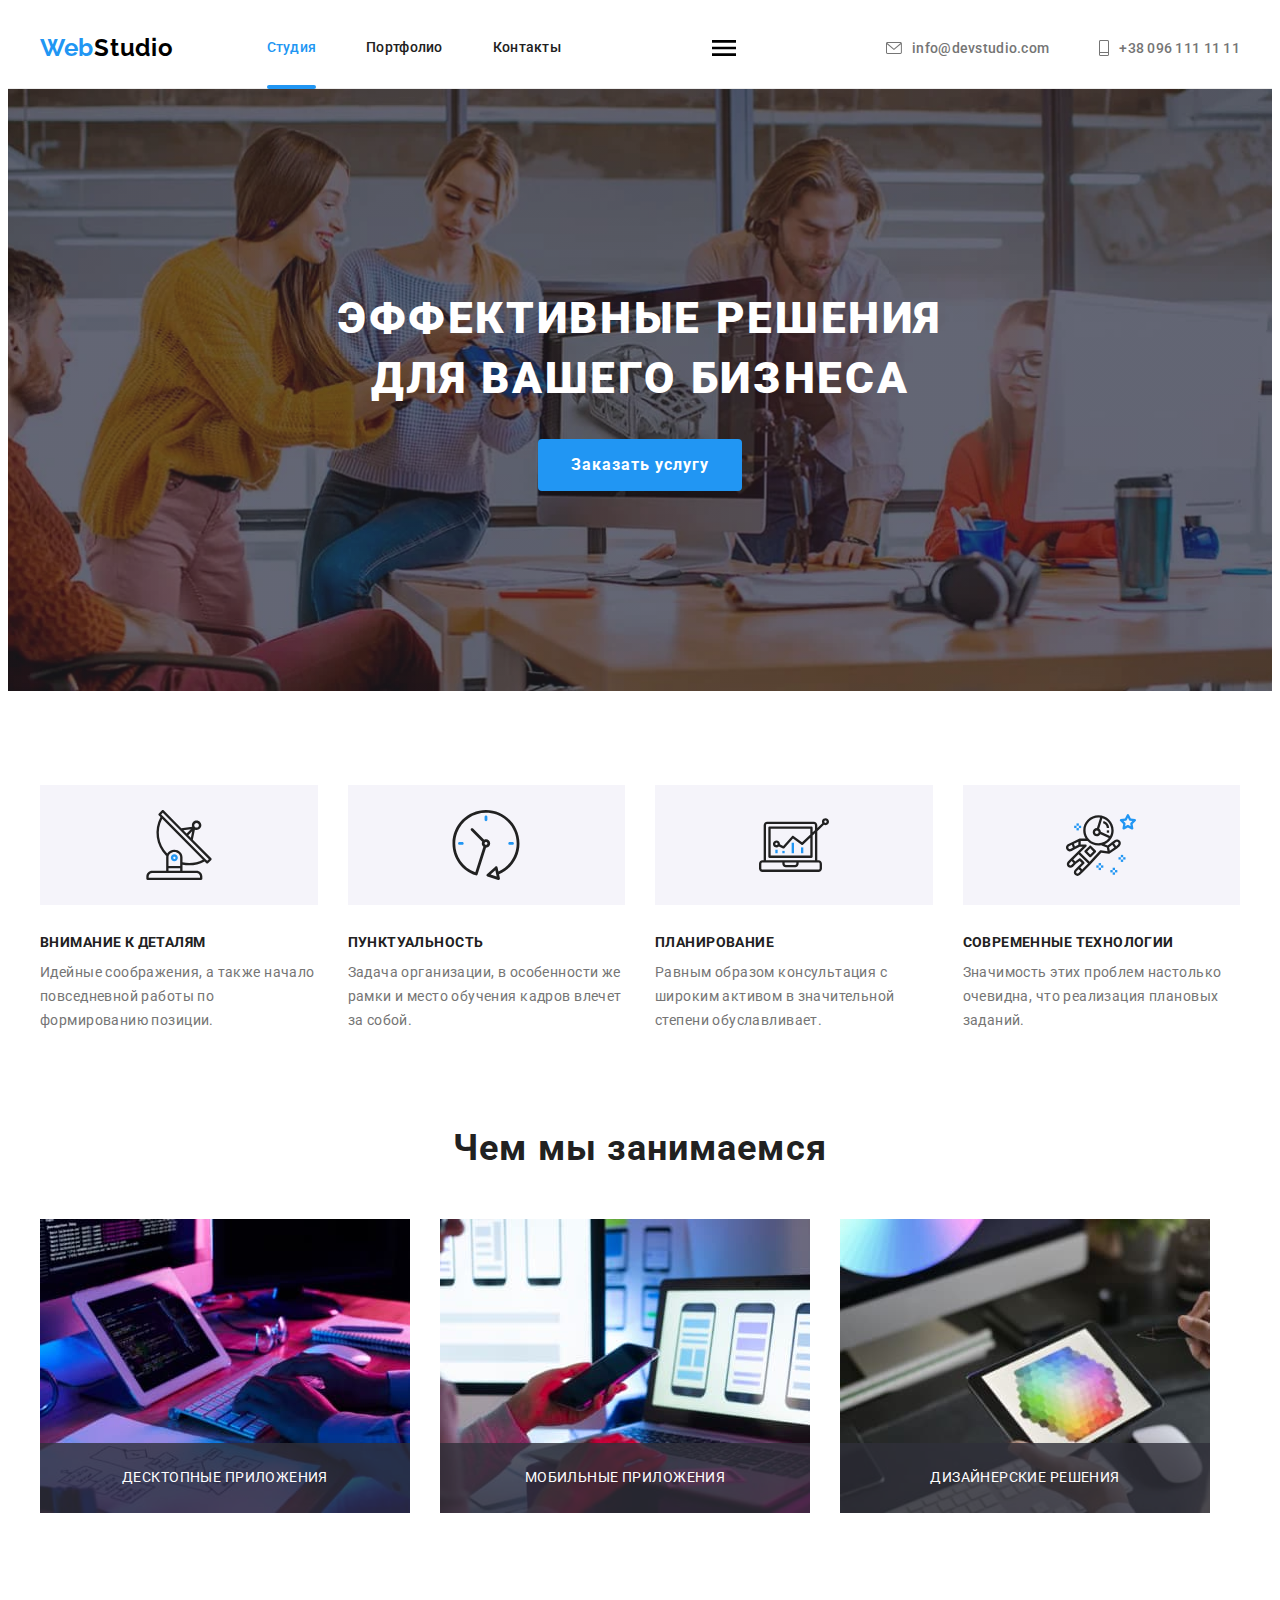
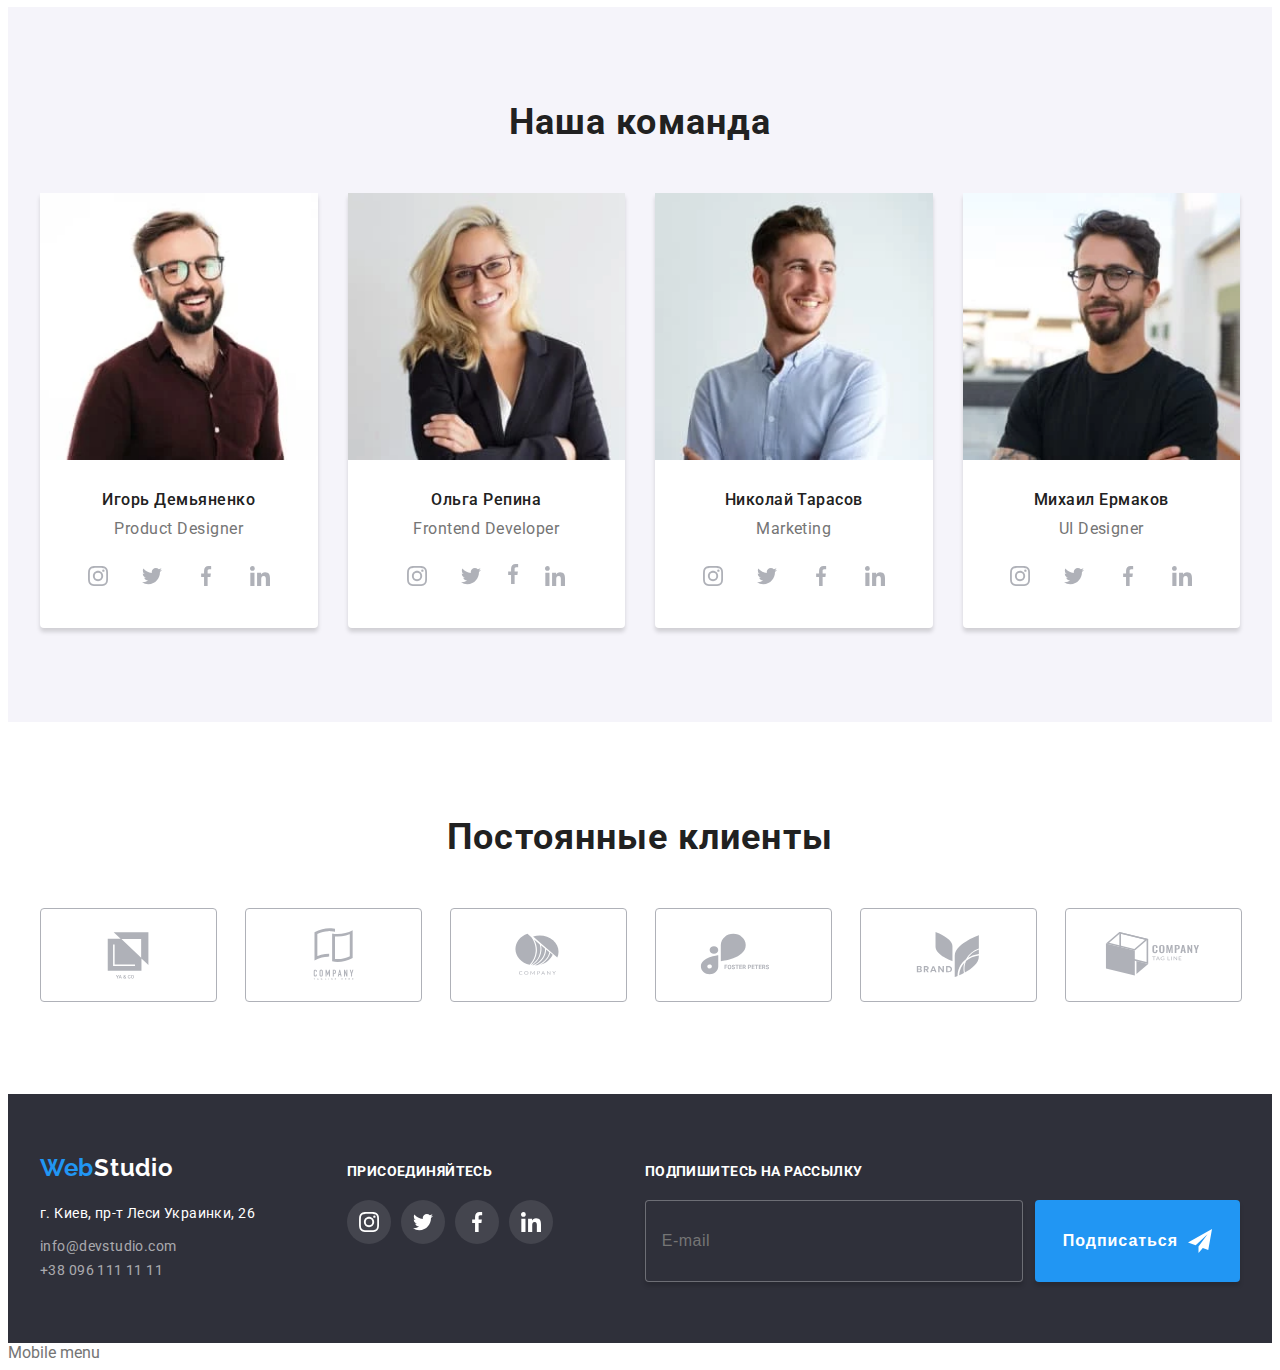
==== commit 7e28748e: "Update" ====
--- a/index.html
+++ b/index.html
@@ -44,6 +44,11 @@
             </li>
           </ul>
         </nav>
+        <button class="mobile__button" type="button" data-modal-open>
+            <svg class="mobile-icon" width="40" height="40">
+                <use href="./images/sprite.svg#icon-menu-mobile"></use>
+              </svg>
+          </button>
         <ul class="contact">
           <li class="contact__item">
             <a class="contact__link" href="mailto:info@devstudio.com">
@@ -74,9 +79,7 @@
           <div class="modal-wrapper">
             <button class="modal-btn" type="button" data-modal-close>
               <svg class="icon-close" viewbox="0 0 320 512" width="18" height="18">
-                <path
-                  d="M310.6 361.4c12.5 12.5 12.5 32.75 0 45.25C304.4 412.9 296.2 416 288 416s-16.38-3.125-22.62-9.375L160 301.3L54.63 406.6C48.38 412.9 40.19 416 32 416S15.63 412.9 9.375 406.6c-12.5-12.5-12.5-32.75 0-45.25l105.4-105.4L9.375 150.6c-12.5-12.5-12.5-32.75 0-45.25s32.75-12.5 45.25 0L160 210.8l105.4-105.4c12.5-12.5 32.75-12.5 45.25 0s12.5 32.75 0 45.25l-105.4 105.4L310.6 361.4z"
-                />
+                <use href="./images/sprite.svg#icon-close-black"></use>
               </svg>
             </button>
 
@@ -704,8 +707,14 @@
       </div>
     </footer>
 
-    <!-- Mobile menu 
+    Mobile menu 
     <div class="mobile-menu is-hidden">
+      <div class="moby">
+        <button class="mobile-btn" type="button" data-mobile-close>
+              <svg class="mobile-close" viewbox="0 0 320 512" width="40" height="40">
+                <use href="./images/sprite.svg#icon-close-mobile"></use>
+              </svg>
+            </button>
       <ul class="mobile-menu__nav">
         <li class="mobile-menu__item">
           <a class="mobile-menu__link" href="./index.html">Студия</a>
@@ -738,9 +747,9 @@
         <li class="mobile-socials__item">
           <a class="mobile-socials__link" href="">LinkedIn</a>
         </li>
-
+      </ul>
       </div>
-      </ul> -->
+    </div>
 
 
     <script src="./js/modal.js"></script>
--- a/css/main.min.css
+++ b/css/main.min.css
@@ -1,2 +1,2 @@
-:root{--primary-text-color: #757575;--title-text-color: #212121;--accent-color: #2196f3;--indent: 30px;--items: 2;--anim: 250ms cubic-bezier(0.4, 0, 0.2, 1)}.visually-hidden{position:absolute;width:1px;height:1px;margin:-1px;border:0;padding:0;white-space:nowrap;-webkit-clip-path:inset(100%);clip-path:inset(100%);clip:rect(0 0 0 0);overflow:hidden}body{background-color:#ffffff;color:var(--primary-text-color);font-family:Roboto, sans-serif}img{display:block;width:100%}@media screen and (max-width: 1199px){.section{padding-top:60px;padding-bottom:60px}}@media screen and (min-width: 1200px){.section{padding-top:94px;padding-bottom:94px}}.container{padding-left:15px;padding-right:15px;margin:0 auto}@media screen and (min-width: 480px){.container{width:480px}}@media screen and (min-width: 768px){.container{width:768px}}@media screen and (min-width: 1200px){.container{width:1200px}}ul{list-style:none;margin:0}input{outline:0}.text{margin-top:0;margin-bottom:0;font-weight:400;font-size:14px;line-height:1.71;letter-spacing:0.03em;color:#757575}.container ul{padding:0}.no-padding{padding-top:0}@media screen and (max-width: 1199px){.no-padding{display:none}}.logo{display:block;color:var(--accent-color);font-family:Raleway, sans-serif;font-weight:700;font-size:26px;line-height:1.2;letter-spacing:0.03em;text-decoration:none}@media screen and (max-width: 767px){.logo{font-size:24px;line-height:1.38}}@media screen and (min-width: 768px){.logo{font-size:24px;line-height:1.18}}.logo__name{color:#000000}.logo-footer__name{color:#ffffff}.logo-footer{margin-bottom:20px}@media screen and (max-width: 767px){.contact{display:none}}@media screen and (min-width: 768px){.contact{display:block;padding:0}}@media screen and (min-width: 1200px){.contact{display:-webkit-box;display:-ms-flexbox;display:flex;margin-left:auto;padding:0}}@media screen and (min-width: 768px) and (max-width: 1199px){.contact__item:not(:last-child){margin-right:0;padding-bottom:10px}}@media screen and (min-width: 1200px){.contact__item:not(:last-child){margin-right:50px}}.contact__link{display:-webkit-box;display:-ms-flexbox;display:flex;-webkit-box-align:center;-ms-flex-align:center;align-items:center;padding-top:32px;padding-bottom:32px;color:var(--primary-text-color);font-weight:500;font-size:14px;line-height:16px;letter-spacing:0.02em;text-decoration:none;-webkit-transition:color var(--anim);transition:color var(--anim)}@media screen and (min-width: 768px) and (max-width: 1199px){.contact__link{padding:0px}}.contact__link:hover,.contact__link:focus{color:var(--accent-color)}.contact__mail{margin-right:10px;fill:currentColor}@media screen and (max-width: 1199px){.contact__mail{width:14px;height:10px}}.contact__phone{margin-right:10px;fill:currentColor}@media screen and (max-width: 1199px){.contact__phone{width:10px;height:14px}}.button-contract{width:200px;height:50px;background:#2196f3;-webkit-box-shadow:0px 4px 4px rgba(0,0,0,0.15);box-shadow:0px 4px 4px rgba(0,0,0,0.15);border-radius:4px;border:#2196f3;-webkit-box-shadow:0px 1px 3px rgba(0,0,0,0.12),0px 1px 1px rgba(0,0,0,0.14),0px 2px 1px rgba(0,0,0,0.2);box-shadow:0px 1px 3px rgba(0,0,0,0.12),0px 1px 1px rgba(0,0,0,0.14),0px 2px 1px rgba(0,0,0,0.2);font-weight:700;font-size:16px;line-height:1.88;letter-spacing:0.06em;color:#ffffff;cursor:pointer}.backdrop{position:fixed;top:0;left:0;width:100%;height:100%;background-color:rgba(0,0,0,0.2);z-index:10;-webkit-transition:opacity var(--anim),visibility var(--anim);transition:opacity var(--anim),visibility var(--anim)}.backdrop.is-hidden{opacity:0;pointer-events:none;visibility:hidden}.backdrop.is-hidden .modal-wrapper{-webkit-transform:scale(0.4);transform:scale(0.4);opacity:0}.backdrop.modal-wrapper{-webkit-transform:scale(1);transform:scale(1);opacity:1}.modal-wrapper{padding:40px;position:absolute;top:50%;left:50%;width:528px;background:#ffffff;-webkit-box-shadow:0px 1px 3px rgba(0,0,0,0.12),0px 1px 1px rgba(0,0,0,0.14),0px 2px 1px rgba(0,0,0,0.2);box-shadow:0px 1px 3px rgba(0,0,0,0.12),0px 1px 1px rgba(0,0,0,0.14),0px 2px 1px rgba(0,0,0,0.2);border-radius:4px;-webkit-transform:translate(-50%, -50%) scale(1);transform:translate(-50%, -50%) scale(1);-webkit-transition:opacity var(--anim),-webkit-transform var(--anim);transition:opacity var(--anim),-webkit-transform var(--anim);transition:transform var(--anim),opacity var(--anim);transition:transform var(--anim),opacity var(--anim),-webkit-transform var(--anim)}.icon-close{fill:currentColor}.contact-form{margin:0;text-align:start;width:448px}.contact-form__title{display:block;margin:0;padding-top:0;margin-bottom:12px;font-weight:700;font-size:20px;line-height:1.15;text-align:center;letter-spacing:0.03em;color:#212121}.modal-form{display:block}.modal-form__label{display:block;margin-bottom:10px}.modal-form__label:focus-within .modal-form-block__icons{color:#2196f3}.modal-form-block{display:block;position:relative;color:var(--title-text-color)}.modal-form-block__icons{position:absolute;top:50%;left:12px;color:var(--title-text-color);fill:currentColor;-webkit-transform:translateY(-50%);transform:translateY(-50%);-webkit-transition:color 250ms cubic-bezier(0.4, 0, 0.2, 1);transition:color 250ms cubic-bezier(0.4, 0, 0.2, 1)}.modal-form__name{display:inline-block;margin-bottom:4px;font-weight:400;font-size:12px;line-height:1.16;letter-spacing:0.01em;color:#757575}.modal-form-block__input{display:block;width:100%;height:40px;border:1px solid rgba(33,33,33,0.2);border-radius:4px;padding:11px 12px 11px 40px;outline:transparent;-webkit-transition:border-color 250ms cubic-bezier(0.4, 0, 0.2, 1);transition:border-color 250ms cubic-bezier(0.4, 0, 0.2, 1)}.modal-form-block__input:focus{border-color:#2196f3}textarea{display:block;width:100%;padding:12px 16px;height:120px;resize:none;border:1px solid rgba(33,33,33,0.2);border-radius:4px;margin-bottom:20px;outline:transparent;-webkit-transition:border-color 250ms cubic-bezier(0.4, 0, 0.2, 1);transition:border-color 250ms cubic-bezier(0.4, 0, 0.2, 1)}textarea:focus{border-color:#2196f3}textarea::-webkit-input-placeholder{font-weight:400;font-size:12px;line-height:1.16x;letter-spacing:0.01em;color:rgba(117,117,117,0.5)}textarea:-ms-input-placeholder{font-weight:400;font-size:12px;line-height:1.16x;letter-spacing:0.01em;color:rgba(117,117,117,0.5)}textarea::-ms-input-placeholder{font-weight:400;font-size:12px;line-height:1.16x;letter-spacing:0.01em;color:rgba(117,117,117,0.5)}textarea::placeholder{font-weight:400;font-size:12px;line-height:1.16x;letter-spacing:0.01em;color:rgba(117,117,117,0.5)}.modal-form-policy__term{font-weight:400;font-size:14px;line-height:1.71;letter-spacing:0.03em;color:#757575}.modal-form-policy__term-var{font-weight:400;font-size:14px;line-height:1.71;letter-spacing:0.03em;color:#2196f3;text-decoration:underline}.modal-form-send{text-align:center}.modal-form-policy{display:-webkit-box;display:-ms-flexbox;display:flex;-webkit-box-align:center;-ms-flex-align:center;align-items:center;-webkit-box-pack:center;-ms-flex-pack:center;justify-content:center;margin-bottom:30px}.modal-form-policy__mark{width:16px;height:15px;display:-webkit-box;display:-ms-flexbox;display:flex;-webkit-box-align:center;-ms-flex-align:center;align-items:center;-webkit-box-pack:center;-ms-flex-pack:center;justify-content:center;margin-right:7px;border-radius:2px;outline:2px solid #212121;outline-offset:-2px;-webkit-transition:opacity 250ms cubic-bezier(0.4, 0, 0.2, 1);transition:opacity 250ms cubic-bezier(0.4, 0, 0.2, 1);cursor:pointer}.checkbox:checked+.modal-form-policy__mark{background-color:var(--accent-color);outline:2px solid var(--accent-color)}.checkbox:hover+.modal-form-policy__mark,.checkbox:focus+.modal-form-policy__mark{outline:2px solid var(--accent-color);fill:#ffffff}.modal-form-policy__icons{opacity:0;-webkit-transition:opacity 250ms cubic-bezier(0.4, 0, 0.2, 1);transition:opacity 250ms cubic-bezier(0.4, 0, 0.2, 1)}.checkbox:checked+.modal-form-policy__mark .modal-form-policy__icons{opacity:1}.modal-btn{position:absolute;width:30px;height:30px;top:8px;right:8px;display:-webkit-box;display:-ms-flexbox;display:flex;-webkit-box-align:center;-ms-flex-align:center;align-items:center;-webkit-box-pack:center;-ms-flex-pack:center;justify-content:center;padding:0;background-color:transparent;border:1px solid rgba(0,0,0,0.1);border-radius:50%;cursor:pointer}.modal-btn:focus,.modal-btn:hover{color:#188ce8}.socials{display:-webkit-box;display:-ms-flexbox;display:flex;-webkit-box-pack:center;-ms-flex-pack:center;justify-content:center;-webkit-box-align:center;-ms-flex-align:center;align-items:center}.socials__link{display:-webkit-box;display:-ms-flexbox;display:flex;-webkit-box-align:center;-ms-flex-align:center;align-items:center;-webkit-box-pack:center;-ms-flex-pack:center;justify-content:center;width:44px;height:44px;background-color:#ffffff;border-radius:50%;-webkit-transition:background-color var(--anim);transition:background-color var(--anim)}.socials__link:hover,.socials__link:focus{background-color:#2196f3}.socials__items:not(:last-child){margin-right:10px}.socials__icons{fill:#afb1b8;-webkit-transition:fill var(--anim);transition:fill var(--anim)}.socials__link:hover .socials__icons,.socials__link:focus .socials__icons{fill:#ffffff}.mobile-menu{position:fixed;top:0;left:0;width:100%;height:100%;padding:48px 40px;display:-webkit-box;display:-ms-flexbox;display:flex;-webkit-box-orient:vertical;-webkit-box-direction:normal;-ms-flex-direction:column;flex-direction:column;background-color:#ffffff}.mobile-menu__item:not(:last-child){margin-bottom:32px}.mobile-menu__link:hover,.mobile-menu__link:focus{color:#2196F3}.mobile-menu__link{font-weight:500;font-size:40px;line-height:1.18;letter-spacing:0.02em;text-decoration:none;color:#212121}.mobile-menu__contacts{margin-top:auto;margin-bottom:64px}.tel-link{font-weight:500;font-size:34px;line-height:1.17;letter-spacing:0.02em;text-decoration:none;color:#2196f3}.mail-link{font-weight:500;font-size:24px;line-height:1.17;letter-spacing:0.02em;color:#757575}.mobile-socials{display:-webkit-box;display:-ms-flexbox;display:flex}.mobile-socials__link{font-weight:500;font-size:18px;line-height:1.22px;letter-spacing:0.02em;text-decoration:none;color:#2196f3}.mobile-socials__item:not(:last-child){margin-right:20px}.mobile-menu.is-hidden{opacity:0;pointer-events:none;visibility:hidden}@media screen and (max-width: 1199px){.filtr{margin-top:60px;padding-bottom:60px}}@media screen and (min-width: 1200px){.filtr{padding-top:94px;padding-bottom:94px}}.filtr-btn{margin-bottom:40px;display:-webkit-box;display:-ms-flexbox;display:flex;-ms-flex-wrap:wrap;flex-wrap:wrap}@media screen and (min-width: 768px){.filtr-btn{margin-bottom:30px;-webkit-box-pack:center;-ms-flex-pack:center;justify-content:center}}@media screen and (min-width: 1200px){.filtr-btn{margin-bottom:50px;-webkit-box-pack:center;-ms-flex-pack:center;justify-content:center}}@media screen and (max-width: 767px){.filtr-btn_item:nth-child(-n+2){margin-right:8px}.filtr-btn_item:nth-child(4){margin-right:8px}.filtr-btn_item:nth-child(-n+3){margin-bottom:15px}}@media screen and (min-width: 768px){.filtr-btn_item:not(:last-child){margin-right:8px}}.filtr-btn__button{border:1px solid transparent;display:inline-block;border-radius:4px;padding:6px 22px;color:var(--title-text-color);font-family:inherit;background-color:#f5f4fa;font-weight:500;font-size:16px;line-height:1.63;letter-spacing:0.03em;cursor:pointer;-webkit-transition:background-color var(--anim),color var(--anim);transition:background-color var(--anim),color var(--anim)}.filtr-btn__button:hover,.filtr-btn__button:focus{color:#ffffff;background-color:#2196f3;-webkit-box-shadow:0px 1px 1px rgba(0,0,0,0.12),0px 4px 4px rgba(0,0,0,0.06),1px 4px 6px rgba(0,0,0,0.16);box-shadow:0px 1px 1px rgba(0,0,0,0.12),0px 4px 4px rgba(0,0,0,0.06),1px 4px 6px rgba(0,0,0,0.16);text-shadow:0px 4px 4px rgba(0,0,0,0.25)}.filtr-list__link{text-decoration:none;display:inline-block;-webkit-transition:-webkit-box-shadow var(--anim);transition:-webkit-box-shadow var(--anim);transition:box-shadow var(--anim);transition:box-shadow var(--anim), -webkit-box-shadow var(--anim)}.filtr-list__link:hover,.filtr-list__link:focus{-webkit-box-shadow:0px 1px 1px rgba(0,0,0,0.12),0px 4px 4px rgba(0,0,0,0.06),1px 4px 6px rgba(0,0,0,0.16);box-shadow:0px 1px 1px rgba(0,0,0,0.12),0px 4px 4px rgba(0,0,0,0.06),1px 4px 6px rgba(0,0,0,0.16)}@media screen and (min-width: 768px) and (max-width: 1199px){.filtr-list__link{display:-webkit-box;display:-ms-flexbox;display:flex;-webkit-box-orient:vertical;-webkit-box-direction:normal;-ms-flex-direction:column;flex-direction:column}}.portfolio{border-right:1px solid #e5e5e5;border-bottom:1px solid #e5e5e5;border-left:1px solid #e5e5e5;padding-top:20px;padding-right:24px;padding-bottom:20px;padding-left:24px}@media screen and (min-width: 768px) and (max-width: 1199px){.portfolio{-webkit-box-flex:1;-ms-flex-positive:1;flex-grow:1}}.portfolio__title{margin-top:0;margin-bottom:4px;color:var(--title-text-color);font-weight:700;font-size:18px;line-height:2;letter-spacing:0.06em}@media screen and (min-width: 768px){.filtr-list{display:-webkit-box;display:-ms-flexbox;display:flex;-ms-flex-wrap:wrap;flex-wrap:wrap}}.filtr-list__item{display:block}@media screen and (max-width: 767px){.filtr-list__item:not(:last-child){margin-bottom:30px;max-width:100%}}@media screen and (min-width: 768px){.filtr-list__item{width:calc((100% - 30px) / 2)}.filtr-list__item:nth-child(2n+1){margin-right:30px}.filtr-list__item:last-child{margin-right:0}.filtr-list__item:nth-child(-n+8){margin-bottom:30px}}@media screen and (min-width: 1200px){.filtr-list__item{width:370px;margin-right:30px;margin-bottom:30px;position:relative;text-align:center}.filtr-list__item:nth-child(3n){margin-right:0}.filtr-list__item:nth-last-child(-n+3){margin-bottom:0}}.portfolio__text{margin:0;color:var(--primary-text-color);font-size:16px;line-height:1.88;letter-spacing:0.03em}.card-filtr{position:relative;overflow:hidden}.overlay{position:absolute;top:0;left:0;width:100%;height:100%;padding-top:63px;padding-bottom:63px;padding-left:24px;padding-right:24px;background-color:rgba(33,150,243,0.9);-webkit-transform:translateY(100%);transform:translateY(100%);-webkit-transition:-webkit-transform var(--anim);transition:-webkit-transform var(--anim);transition:transform var(--anim);transition:transform var(--anim), -webkit-transform var(--anim)}.overlay__text{margin:0;padding:0;font-size:18px;line-height:1.56;letter-spacing:0.03em;color:#ffffff}.filtr-list__link:hover .overlay,.filtr-list__link:focus .overlay{-webkit-transform:translateY(0);transform:translateY(0)}.header__container{display:-webkit-box;display:-ms-flexbox;display:flex;-webkit-box-align:center;-ms-flex-align:center;align-items:center}@media screen and (min-width: 768px) and (max-width: 1199px){.header__container{-webkit-box-pack:justify;-ms-flex-pack:justify;justify-content:space-between}}.header{position:fixed;z-index:20;width:100%;background-color:#fff;border-bottom:1px solid #ececec}.navigation{display:-webkit-box;display:-ms-flexbox;display:flex;-webkit-box-align:center;-ms-flex-align:center;align-items:center}@media screen and (max-width: 767px){.navigation-list{display:none}}@media screen and (min-width: 768px){.navigation-list{display:-webkit-box;display:-ms-flexbox;display:flex;margin:0;padding:0;margin-left:88px}}@media screen and (min-width: 1200px){.navigation-list{display:-webkit-box;display:-ms-flexbox;display:flex;margin:0;padding:0;margin-left:93px}}.navigation-list__item:not(:last-child){margin-right:50px}.navigation-list__link{display:block;padding-top:32px;padding-bottom:32px;color:var(--title-text-color);font-weight:500;font-size:14px;line-height:1.14;letter-spacing:0.02em;text-decoration:none;-webkit-transition:color var(--anim);transition:color var(--anim)}.navigation-list__link:hover,.navigation-list__link:focus{color:var(--accent-color)}.navigation-list__link--activ{position:relative;color:#2196f3}.navigation-list__link--activ::after{bottom:0;left:0;position:absolute;content:'';display:block;width:100%;height:4px;background-color:#2196f3;border-radius:2px;bottom:-1px}.hero{max-height:600px;max-width:1600px;margin-right:auto;margin-left:auto;background-color:#2f303a;text-align:center;padding-top:200px;padding-bottom:200px;background-size:cover;background-position:center top;background-repeat:no-repeat}@media screen and (max-width: 767px){.hero{background-image:-webkit-gradient(linear, left top, left bottom, from(rgba(47,48,58,0.4)), to(rgba(47,48,58,0.4))),url(../images/Header-480.webp);background-image:linear-gradient(rgba(47,48,58,0.4), rgba(47,48,58,0.4)),url(../images/Header-480.webp)}}@media screen and (min-width: 768px){.hero{background-image:-webkit-gradient(linear, left top, left bottom, from(rgba(47,48,58,0.4)), to(rgba(47,48,58,0.4))),url(../images/Header-768.webp);background-image:linear-gradient(rgba(47,48,58,0.4), rgba(47,48,58,0.4)),url(../images/Header-768.webp)}}@media screen and (min-width: 1200px){.hero{background-image:-webkit-gradient(linear, left top, left bottom, from(rgba(47,48,58,0.4)), to(rgba(47,48,58,0.4))),url(../images/Img-1600.webp);background-image:linear-gradient(rgba(47,48,58,0.4), rgba(47,48,58,0.4)),url(../images/Img-1600.webp)}}.hero__title{margin-top:0;margin-bottom:30px;margin-left:auto;margin-right:auto;width:696px;color:#ffffff;font-weight:900;letter-spacing:0.06em;text-transform:uppercase}@media screen and (max-width: 1199px){.hero__title{font-size:26px;line-height:1.62;width:360px}}@media screen and (min-width: 1200px){.hero__title{font-size:44px;line-height:1.36}}.hero__button{border:1px solid transparent;display:inline-block;border-radius:4px;padding:10px 32px;color:#ffffff;background-color:var(--accent-color);font-family:inherit;font-weight:700;font-size:16px;line-height:1.88;letter-spacing:0.06em;cursor:pointer;-webkit-transition:background-color var(--anim);transition:background-color var(--anim)}.hero__button:hover,.hero__button:focus{background-color:#188ce8}.feature-list{margin-top:0}@media screen and (min-width: 768px){.feature-list{display:-webkit-box;display:-ms-flexbox;display:flex;-ms-flex-wrap:wrap;flex-wrap:wrap}}.feature-list__title{margin-top:0;margin-bottom:10px;color:var(--title-text-color);font-weight:700;font-size:14px;line-height:1.14;letter-spacing:0.03em;text-transform:uppercase}@media screen and (max-width: 767px){.feature-list__title{text-align:center}}.feature-list__item{width:100%}@media screen and (min-width: 768px){.feature-list__item{width:calc((100% - 30px) / 2)}.feature-list__item:nth-child(2n+1){margin-right:30px}}@media screen and (min-width: 1200px){.feature-list__item{width:calc((100% - 3 * 30px) / 4)}.feature-list__item:not(:last-child){margin-right:30px}}.feature-list__item::before{content:'';display:block;height:120px;margin-bottom:30px;background-size:center;background-repeat:no-repeat;background-position:center;background-color:#f5f4fa}.icon-antena::before{background-image:url(../images/icons/antenna.svg)}.icon-clock::before{background-image:url(../images/icons/clock.svg)}.icon-diagram::before{background-image:url(../images/icons/diagram.svg)}.icon-astronaut::before{background-image:url(../images/icons/astronaut.svg)}.activity-list{display:-webkit-box;display:-ms-flexbox;display:flex}.activity__title{margin-top:0;margin-bottom:50px;color:var(--title-text-color);font-weight:700;font-size:36px;line-height:1.17;text-align:center;letter-spacing:0.03em}.activity-list__item{display:-webkit-box;display:-ms-flexbox;display:flex;position:relative}.activity-list__item:not(:last-child){margin-right:30px}.activity-list__text{display:-webkit-box;display:-ms-flexbox;display:flex;-webkit-box-pack:center;-ms-flex-pack:center;justify-content:center;-webkit-box-align:center;-ms-flex-align:center;align-items:center;position:absolute;bottom:0;left:0;margin:0;width:100%;height:70px;font-size:14px;line-height:1.14;letter-spacing:0.03em;text-transform:uppercase;color:#ffffff;background-color:rgba(47,48,58,0.8)}.command-group{background-color:#f5f4fa}.our-command{padding-top:30px;padding-bottom:30px}.command__title{margin-top:0;margin-bottom:50px;color:var(--title-text-color);font-weight:700;font-size:36px;line-height:1.17;text-align:center;letter-spacing:0.03em}@media screen and (min-width: 768px){.command-list{display:-webkit-box;display:-ms-flexbox;display:flex;-ms-flex-wrap:wrap;flex-wrap:wrap}}.command-list__item{background:#ffffff;-webkit-box-shadow:0px 4px 4px rgba(0,0,0,0.15);box-shadow:0px 4px 4px rgba(0,0,0,0.15);border-radius:0px 0px 4px 4px}@media screen and (max-width: 767px){.command-list__item:not(:last-child){margin-bottom:30px}}@media screen and (min-width: 768px) and (max-width: 1199px){.command-list__item{width:calc((100% - 30px) / 2)}.command-list__item:nth-child(2n+1){margin-right:30px}.command-list__item:nth-child(-n+2){margin-bottom:30px}}@media screen and (min-width: 1200px){.command-list__item{width:calc((100% - 3 * 30px) / 4);margin-bottom:0}.command-list__item:not(:last-child){margin-right:30px}}.our-command__title{margin-top:0;margin-bottom:10px;color:var(--title-text-color);font-weight:500;font-size:16px;line-height:1.19;text-align:center;letter-spacing:0.03em}.our-command__text{font-weight:400;font-size:16px;line-height:1.19;text-align:center;letter-spacing:0.03em;margin-bottom:16px}.clients-title{margin-top:0;margin-bottom:50px;text-align:center;font-size:36px;line-height:1.17;letter-spacing:0.03em;color:#212121}@media screen and (max-width: 1199px){.clients-title{font-size:28px}}.clients-list{display:-webkit-box;display:-ms-flexbox;display:flex;-ms-flex-wrap:wrap;flex-wrap:wrap;-webkit-box-pack:center;-ms-flex-pack:center;justify-content:center}.client-item{height:92px}@media screen and (max-width: 767px){.client-item{width:calc((100% - 30px) / 2)}.client-item:nth-child(2n+1){margin-right:30px}.client-item:nth-child(-n+4){margin-bottom:30px}}@media screen and (min-width: 768px) and (max-width: 1199px){.client-item{width:calc((100% - 60px) / 3)}.client-item:nth-child(odd){margin-right:0}.client-item:not(:nth-child(3n)){margin-right:30px}.client-item:nth-child(-n+3){margin-bottom:30px}}@media screen and (min-width: 1200px){.client-item{width:calc((100% - 5 * 30px) / 6)}.client-item:not(:last-child){margin-right:30px}}.clients-link{display:-webkit-box;display:-ms-flexbox;display:flex;width:100%;height:100%;-webkit-box-align:center;-ms-flex-align:center;align-items:center;-webkit-box-pack:center;-ms-flex-pack:center;justify-content:center;color:#afb1b8;border:1px solid #afb1b8;border-radius:4px;-webkit-transition:color var(--anim),border var(--anim),-webkit-box-shadow var(--anim);transition:color var(--anim),border var(--anim),-webkit-box-shadow var(--anim);transition:color var(--anim),border var(--anim),box-shadow var(--anim);transition:color var(--anim),border var(--anim),box-shadow var(--anim),-webkit-box-shadow var(--anim)}.clients-link:hover,.clients-link:focus{color:#2196f3;border:1px solid #2196f3;-webkit-box-shadow:0px 4px 4px rgba(0,0,0,0.25);box-shadow:0px 4px 4px rgba(0,0,0,0.25)}.client-icons{fill:currentColor}.address{margin-bottom:9px;color:#ffffff;font-style:normal;font-size:14px;line-height:1.71;letter-spacing:0.03em}@media screen and (min-width: 768px){.footer__container{display:-webkit-box;display:-ms-flexbox;display:flex;-ms-flex-wrap:wrap;flex-wrap:wrap;-webkit-box-pack:center;-ms-flex-pack:center;justify-content:center;-webkit-box-align:baseline;-ms-flex-align:baseline;align-items:baseline}}@media screen and (min-width: 1200px){.footer__container{display:-webkit-box;display:-ms-flexbox;display:flex;-webkit-box-align:baseline;-ms-flex-align:baseline;align-items:baseline}}.footer-list_link{color:rgba(255,255,255,0.6);font-size:14px;line-height:1.71;letter-spacing:0.03em;text-decoration:none;-webkit-transition:color var(--anim);transition:color var(--anim)}.footer-list_link:hover,.footer-list_link:focus{color:var(--accent-color)}.footer-item:nth-last-child(2){margin-bottom:9px}.footer{background-color:#2f303a;padding-top:60px;padding-bottom:60px}@media screen and (max-width: 767px){.footer-contact{text-align:center;margin-bottom:60px}}@media screen and (min-width: 768px) and (max-width: 1199px){.footer-contact{margin-right:165px;margin-bottom:60px;text-align:center}}@media screen and (min-width: 1200px){.footer-contact{margin-right:auto;text-align:start}}@media screen and (max-width: 767px){.join{text-align:center;margin-bottom:60px}}@media screen and (min-width: 768px){.join{text-align:center}}@media screen and (min-width: 1200px){.join{margin-right:auto;text-align:start}}.join-title{margin-top:0;margin-bottom:20px;font-weight:700;font-size:14px;line-height:1.14;letter-spacing:0.03em;text-transform:uppercase;color:#ffffff}.join-list{display:-webkit-box;display:-ms-flexbox;display:flex;-webkit-box-align:center;-ms-flex-align:center;align-items:center}@media screen and (max-width: 767px){.join-list{-webkit-box-pack:center;-ms-flex-pack:center;justify-content:center}}.join-link{display:-webkit-box;display:-ms-flexbox;display:flex;-webkit-box-align:center;-ms-flex-align:center;align-items:center;-webkit-box-pack:center;-ms-flex-pack:center;justify-content:center;width:44px;height:44px;background-color:rgba(255,255,255,0.1);border-radius:50%;-webkit-transition:background-color var(--anim);transition:background-color var(--anim)}.join-link:hover,.join-link:focus{background-color:#2196f3}.join-item:not(:last-child){margin-right:10px}.join-icons{fill:#ffffff}.mail-blank{margin:0;padding:0}@media screen and (max-width: 1199px){.mail-blank{text-align:center}}.mail-blank__title{display:block;margin:0;margin-bottom:20px;font-weight:700;font-size:14px;line-height:1.14;letter-spacing:0.03em;text-transform:uppercase;color:#ffffff}@media screen and (max-width: 1199px){.mail-blank__title{text-align:center}}@media screen and (min-width: 1200px){.mail-form{display:-webkit-box;display:-ms-flexbox;display:flex}}.mail-form__name{padding-top:15px;padding-bottom:15px;padding-left:16px;font-weight:400;font-size:16px;line-height:1.25;letter-spacing:0.03em;width:358px;height:50px;border:1px solid rgba(255,255,255,0.3);-webkit-box-shadow:0px 4px 4px rgba(0,0,0,0.15);box-shadow:0px 4px 4px rgba(0,0,0,0.15);border-radius:4px;background-color:#2f303a;color:rgba(255,255,255,0.6);-webkit-transition:border 250ms cubic-bezier(0.4, 0, 0.2, 1);transition:border 250ms cubic-bezier(0.4, 0, 0.2, 1)}@media screen and (max-width: 767px){.mail-form__name{width:100%;-webkit-box-pack:center;-ms-flex-pack:center;justify-content:center;margin-bottom:20px}}@media screen and (min-width: 768px) and (max-width: 1199px){.mail-form__name{display:block;width:450px;margin-left:auto;margin-right:auto;margin-bottom:20px}}@media screen and (min-width: 1200px){.mail-form__name{margin-right:12px}}.mail-button{padding:10px 28px;background:#2196f3;border-color:#2196f3;-webkit-box-shadow:0px 4px 4px rgba(0,0,0,0.15);box-shadow:0px 4px 4px rgba(0,0,0,0.15);border-radius:4px;border:0px;cursor:pointer}.mail-button__telegram{display:-webkit-box;display:-ms-flexbox;display:flex;-webkit-box-align:center;-ms-flex-align:center;align-items:center;-webkit-box-pack:center;-ms-flex-pack:center;justify-content:center;color:#ffffff;font-weight:700;font-size:16px;line-height:1.87;letter-spacing:0.06em}.mail-button__icon{fill:currentColor;margin-left:10px}
+:root{--primary-text-color: #757575;--title-text-color: #212121;--accent-color: #2196f3;--indent: 30px;--items: 2;--anim: 250ms cubic-bezier(0.4, 0, 0.2, 1)}.visually-hidden{position:absolute;width:1px;height:1px;margin:-1px;border:0;padding:0;white-space:nowrap;-webkit-clip-path:inset(100%);clip-path:inset(100%);clip:rect(0 0 0 0);overflow:hidden}body{background-color:#ffffff;color:var(--primary-text-color);font-family:Roboto, sans-serif}img{display:block;width:100%}@media screen and (max-width: 1199px){.section{padding-top:60px;padding-bottom:60px}}@media screen and (min-width: 1200px){.section{padding-top:94px;padding-bottom:94px}}.container{padding-left:15px;padding-right:15px;margin:0 auto}@media screen and (min-width: 480px){.container{width:480px}}@media screen and (min-width: 768px){.container{width:768px}}@media screen and (min-width: 1200px){.container{width:1200px}}ul{list-style:none;margin:0}input{outline:0}.text{margin-top:0;margin-bottom:0;font-weight:400;font-size:14px;line-height:1.71;letter-spacing:0.03em;color:#757575}.container ul{padding:0}.no-padding{padding-top:0}@media screen and (max-width: 1199px){.no-padding{display:none}}.logo{display:block;color:var(--accent-color);font-family:Raleway, sans-serif;font-weight:700;font-size:26px;line-height:1.2;letter-spacing:0.03em;text-decoration:none}@media screen and (max-width: 767px){.logo{font-size:24px;line-height:1.38}}@media screen and (min-width: 768px){.logo{font-size:24px;line-height:1.18}}.logo__name{color:#000000}.logo-footer__name{color:#ffffff}.logo-footer{margin-bottom:20px}@media screen and (max-width: 767px){.contact{display:none}}@media screen and (min-width: 768px){.contact{display:block;padding:0}}@media screen and (min-width: 1200px){.contact{display:-webkit-box;display:-ms-flexbox;display:flex;margin-left:auto;padding:0}}@media screen and (min-width: 768px) and (max-width: 1199px){.contact__item:not(:last-child){margin-right:0;padding-bottom:10px}}@media screen and (min-width: 1200px){.contact__item:not(:last-child){margin-right:50px}}.contact__link{display:-webkit-box;display:-ms-flexbox;display:flex;-webkit-box-align:center;-ms-flex-align:center;align-items:center;padding-top:32px;padding-bottom:32px;color:var(--primary-text-color);font-weight:500;font-size:14px;line-height:16px;letter-spacing:0.02em;text-decoration:none;-webkit-transition:color var(--anim);transition:color var(--anim)}@media screen and (min-width: 768px) and (max-width: 1199px){.contact__link{padding:0px}}.contact__link:hover,.contact__link:focus{color:var(--accent-color)}.contact__mail{margin-right:10px;fill:currentColor}@media screen and (max-width: 1199px){.contact__mail{width:14px;height:10px}}.contact__phone{margin-right:10px;fill:currentColor}@media screen and (max-width: 1199px){.contact__phone{width:10px;height:14px}}.button-contract{width:200px;height:50px;background:#2196f3;-webkit-box-shadow:0px 4px 4px rgba(0,0,0,0.15);box-shadow:0px 4px 4px rgba(0,0,0,0.15);border-radius:4px;border:#2196f3;-webkit-box-shadow:0px 1px 3px rgba(0,0,0,0.12),0px 1px 1px rgba(0,0,0,0.14),0px 2px 1px rgba(0,0,0,0.2);box-shadow:0px 1px 3px rgba(0,0,0,0.12),0px 1px 1px rgba(0,0,0,0.14),0px 2px 1px rgba(0,0,0,0.2);font-weight:700;font-size:16px;line-height:1.88;letter-spacing:0.06em;color:#ffffff;cursor:pointer}.backdrop{position:fixed;top:0;left:0;width:100%;height:100%;background-color:rgba(0,0,0,0.2);z-index:10;-webkit-transition:opacity var(--anim),visibility var(--anim);transition:opacity var(--anim),visibility var(--anim)}.backdrop.is-hidden{opacity:0;pointer-events:none;visibility:hidden}.backdrop.is-hidden .modal-wrapper{-webkit-transform:scale(0.4);transform:scale(0.4);opacity:0}.backdrop.modal-wrapper{-webkit-transform:scale(1);transform:scale(1);opacity:1}.modal-wrapper{padding:40px;position:absolute;top:50%;left:50%;width:528px;background:#ffffff;-webkit-box-shadow:0px 1px 3px rgba(0,0,0,0.12),0px 1px 1px rgba(0,0,0,0.14),0px 2px 1px rgba(0,0,0,0.2);box-shadow:0px 1px 3px rgba(0,0,0,0.12),0px 1px 1px rgba(0,0,0,0.14),0px 2px 1px rgba(0,0,0,0.2);border-radius:4px;-webkit-transform:translate(-50%, -50%) scale(1);transform:translate(-50%, -50%) scale(1);-webkit-transition:opacity var(--anim),-webkit-transform var(--anim);transition:opacity var(--anim),-webkit-transform var(--anim);transition:transform var(--anim),opacity var(--anim);transition:transform var(--anim),opacity var(--anim),-webkit-transform var(--anim)}@media screen and (max-width: 1199px){.modal-wrapper{width:450px}}.icon-close{fill:currentColor}.contact-form{margin:0;text-align:start;width:448px}@media screen and (max-width: 1199px){.contact-form{width:370px}}.contact-form__title{display:block;margin:0;padding-top:0;margin-bottom:12px;font-weight:700;font-size:20px;line-height:1.15;text-align:center;letter-spacing:0.03em;color:#212121}.modal-form{display:block}.modal-form__label{display:block;margin-bottom:10px}.modal-form__label:focus-within .modal-form-block__icons{color:#2196f3}.modal-form-block{display:block;position:relative;color:var(--title-text-color)}.modal-form-block__icons{position:absolute;top:50%;left:12px;color:var(--title-text-color);fill:currentColor;-webkit-transform:translateY(-50%);transform:translateY(-50%);-webkit-transition:color 250ms cubic-bezier(0.4, 0, 0.2, 1);transition:color 250ms cubic-bezier(0.4, 0, 0.2, 1)}.modal-form__name{display:inline-block;margin-bottom:4px;font-weight:400;font-size:12px;line-height:1.16;letter-spacing:0.01em;color:#757575}.modal-form-block__input{display:block;width:100%;height:40px;border:1px solid rgba(33,33,33,0.2);border-radius:4px;padding:11px 12px 11px 40px;outline:transparent;-webkit-transition:border-color 250ms cubic-bezier(0.4, 0, 0.2, 1);transition:border-color 250ms cubic-bezier(0.4, 0, 0.2, 1)}.modal-form-block__input:focus{border-color:#2196f3}textarea{display:block;width:100%;padding:12px 16px;height:120px;resize:none;border:1px solid rgba(33,33,33,0.2);border-radius:4px;margin-bottom:20px;outline:transparent;-webkit-transition:border-color 250ms cubic-bezier(0.4, 0, 0.2, 1);transition:border-color 250ms cubic-bezier(0.4, 0, 0.2, 1)}textarea:focus{border-color:#2196f3}textarea::-webkit-input-placeholder{font-weight:400;font-size:12px;line-height:1.16x;letter-spacing:0.01em;color:rgba(117,117,117,0.5)}textarea:-ms-input-placeholder{font-weight:400;font-size:12px;line-height:1.16x;letter-spacing:0.01em;color:rgba(117,117,117,0.5)}textarea::-ms-input-placeholder{font-weight:400;font-size:12px;line-height:1.16x;letter-spacing:0.01em;color:rgba(117,117,117,0.5)}textarea::placeholder{font-weight:400;font-size:12px;line-height:1.16x;letter-spacing:0.01em;color:rgba(117,117,117,0.5)}.modal-form-policy__term{font-weight:400;font-size:14px;line-height:1.71;letter-spacing:0.03em;color:#757575}@media screen and (max-width: 1199px){.modal-form-policy__term{font-size:12px;line-height:1.17}}.modal-form-policy__term-var{font-weight:400;font-size:14px;line-height:1.71;letter-spacing:0.03em;color:#2196f3;text-decoration:underline}@media screen and (max-width: 1199px){.modal-form-policy__term-var{font-size:12px;line-height:1.17}}.modal-form-send{text-align:center}.modal-form-policy{display:-webkit-box;display:-ms-flexbox;display:flex;-webkit-box-align:center;-ms-flex-align:center;align-items:center;-webkit-box-pack:center;-ms-flex-pack:center;justify-content:center;margin-bottom:30px}.modal-form-policy__mark{width:16px;height:15px;display:-webkit-box;display:-ms-flexbox;display:flex;-webkit-box-align:center;-ms-flex-align:center;align-items:center;-webkit-box-pack:center;-ms-flex-pack:center;justify-content:center;margin-right:7px;border-radius:2px;outline:2px solid #212121;outline-offset:-2px;-webkit-transition:opacity 250ms cubic-bezier(0.4, 0, 0.2, 1);transition:opacity 250ms cubic-bezier(0.4, 0, 0.2, 1);cursor:pointer}.checkbox:checked+.modal-form-policy__mark{background-color:var(--accent-color);outline:2px solid var(--accent-color)}.checkbox:hover+.modal-form-policy__mark,.checkbox:focus+.modal-form-policy__mark{outline:2px solid var(--accent-color);fill:#ffffff}.modal-form-policy__icons{opacity:0;-webkit-transition:opacity 250ms cubic-bezier(0.4, 0, 0.2, 1);transition:opacity 250ms cubic-bezier(0.4, 0, 0.2, 1)}.checkbox:checked+.modal-form-policy__mark .modal-form-policy__icons{opacity:1}.modal-btn{position:absolute;width:30px;height:30px;top:8px;right:8px;display:-webkit-box;display:-ms-flexbox;display:flex;-webkit-box-align:center;-ms-flex-align:center;align-items:center;-webkit-box-pack:center;-ms-flex-pack:center;justify-content:center;padding:0;background-color:transparent;border:1px solid rgba(0,0,0,0.1);border-radius:50%;cursor:pointer}.modal-btn:focus,.modal-btn:hover{color:#188ce8}.socials{display:-webkit-box;display:-ms-flexbox;display:flex;-webkit-box-pack:center;-ms-flex-pack:center;justify-content:center;-webkit-box-align:center;-ms-flex-align:center;align-items:center}.socials__link{display:-webkit-box;display:-ms-flexbox;display:flex;-webkit-box-align:center;-ms-flex-align:center;align-items:center;-webkit-box-pack:center;-ms-flex-pack:center;justify-content:center;width:44px;height:44px;background-color:#ffffff;border-radius:50%;-webkit-transition:background-color var(--anim);transition:background-color var(--anim)}.socials__link:hover,.socials__link:focus{background-color:#2196f3}.socials__items:not(:last-child){margin-right:10px}.socials__icons{fill:#afb1b8;-webkit-transition:fill var(--anim);transition:fill var(--anim)}.socials__link:hover .socials__icons,.socials__link:focus .socials__icons{fill:#ffffff}.mobile-menu{position:fixed;top:0;left:0;width:100%;height:100%;padding:48px 40px;display:-webkit-box;display:-ms-flexbox;display:flex;-webkit-box-orient:vertical;-webkit-box-direction:normal;-ms-flex-direction:column;flex-direction:column;background-color:#ffffff}.mobile-menu__item:not(:last-child){margin-bottom:32px}.mobile-menu__link:hover,.mobile-menu__link:focus{color:#2196F3}.mobile-menu__link{font-weight:500;font-size:40px;line-height:1.18;letter-spacing:0.02em;text-decoration:none;color:#212121}.mobile-menu__contacts{margin-top:auto;margin-bottom:64px}.tel-link{font-weight:500;font-size:34px;line-height:1.17;letter-spacing:0.02em;text-decoration:none;color:#2196f3}.mail-link{font-weight:500;font-size:24px;line-height:1.17;letter-spacing:0.02em;color:#757575}.mobile-socials{display:-webkit-box;display:-ms-flexbox;display:flex}.mobile-socials__link{font-weight:500;font-size:18px;line-height:1.22px;letter-spacing:0.02em;text-decoration:none;color:#2196f3}.mobile-socials__item:not(:last-child){margin-right:20px}.mobile__button{display:-webkit-box;display:-ms-flexbox;display:flex;padding:0;margin-top:10px;margin-bottom:10px;width:40px;height:40px;background-color:#ffffff;border:0;margin-left:auto;cursor:pointer;fill:currentColor}.mobile__button:focus,.mobile__button:hover{color:#188ce8}.mobile-btn{position:absolute;width:40px;height:40px;top:10px;right:15px;display:-webkit-box;display:-ms-flexbox;display:flex;-webkit-box-align:center;-ms-flex-align:center;align-items:center;-webkit-box-pack:center;-ms-flex-pack:center;justify-content:center;padding:0;background-color:transparent;border:1px solid #ffffff;border-radius:50%;cursor:pointer;fill:currentColor}.mobile-btn:focus,.mobile-btn:hover{color:#188ce8}.backdrop{position:fixed;top:0;left:0;width:100%;height:100%;background-color:rgba(0,0,0,0.2);z-index:10;-webkit-transition:opacity var(--anim),visibility var(--anim);transition:opacity var(--anim),visibility var(--anim)}.mobile-menu.is-hidden{opacity:0;pointer-events:none;visibility:hidden}.mobile-menu.is-hidden .moby{-webkit-transform:scale(0.4);transform:scale(0.4);opacity:0}.mobile-menu.moby{-webkit-transform:scale(1);transform:scale(1);opacity:1}@media screen and (max-width: 1199px){.filtr{margin-top:60px;padding-bottom:60px}}@media screen and (min-width: 1200px){.filtr{padding-top:94px;padding-bottom:94px}}.filtr-btn{margin-bottom:40px;display:-webkit-box;display:-ms-flexbox;display:flex;-ms-flex-wrap:wrap;flex-wrap:wrap}@media screen and (min-width: 768px){.filtr-btn{margin-bottom:30px;-webkit-box-pack:center;-ms-flex-pack:center;justify-content:center}}@media screen and (min-width: 1200px){.filtr-btn{margin-bottom:50px;-webkit-box-pack:center;-ms-flex-pack:center;justify-content:center}}@media screen and (max-width: 767px){.filtr-btn_item:nth-child(-n+2){margin-right:8px}.filtr-btn_item:nth-child(4){margin-right:8px}.filtr-btn_item:nth-child(-n+3){margin-bottom:15px}}@media screen and (min-width: 768px){.filtr-btn_item:not(:last-child){margin-right:8px}}.filtr-btn__button{border:1px solid transparent;display:inline-block;border-radius:4px;padding:6px 22px;color:var(--title-text-color);font-family:inherit;background-color:#f5f4fa;font-weight:500;font-size:16px;line-height:1.63;letter-spacing:0.03em;cursor:pointer;-webkit-transition:background-color var(--anim),color var(--anim);transition:background-color var(--anim),color var(--anim)}.filtr-btn__button:hover,.filtr-btn__button:focus{color:#ffffff;background-color:#2196f3;-webkit-box-shadow:0px 1px 1px rgba(0,0,0,0.12),0px 4px 4px rgba(0,0,0,0.06),1px 4px 6px rgba(0,0,0,0.16);box-shadow:0px 1px 1px rgba(0,0,0,0.12),0px 4px 4px rgba(0,0,0,0.06),1px 4px 6px rgba(0,0,0,0.16);text-shadow:0px 4px 4px rgba(0,0,0,0.25)}.filtr-list__link{text-decoration:none;display:inline-block;-webkit-transition:-webkit-box-shadow var(--anim);transition:-webkit-box-shadow var(--anim);transition:box-shadow var(--anim);transition:box-shadow var(--anim), -webkit-box-shadow var(--anim)}.filtr-list__link:hover,.filtr-list__link:focus{-webkit-box-shadow:0px 1px 1px rgba(0,0,0,0.12),0px 4px 4px rgba(0,0,0,0.06),1px 4px 6px rgba(0,0,0,0.16);box-shadow:0px 1px 1px rgba(0,0,0,0.12),0px 4px 4px rgba(0,0,0,0.06),1px 4px 6px rgba(0,0,0,0.16)}@media screen and (min-width: 768px) and (max-width: 1199px){.filtr-list__link{display:-webkit-box;display:-ms-flexbox;display:flex;-webkit-box-orient:vertical;-webkit-box-direction:normal;-ms-flex-direction:column;flex-direction:column;height:100%}}.portfolio{border-right:1px solid #e5e5e5;border-bottom:1px solid #e5e5e5;border-left:1px solid #e5e5e5;padding-top:20px;padding-right:24px;padding-bottom:20px;padding-left:24px}@media screen and (min-width: 768px) and (max-width: 1199px){.portfolio{-webkit-box-flex:1;-ms-flex-positive:1;flex-grow:1}}.portfolio__title{margin-top:0;margin-bottom:4px;color:var(--title-text-color);font-weight:700;font-size:18px;line-height:2;letter-spacing:0.06em}@media screen and (min-width: 768px){.filtr-list{display:-webkit-box;display:-ms-flexbox;display:flex;-ms-flex-wrap:wrap;flex-wrap:wrap}}.filtr-list__item{display:block}@media screen and (max-width: 767px){.filtr-list__item:not(:last-child){margin-bottom:30px;max-width:100%}}@media screen and (min-width: 768px){.filtr-list__item{width:calc((100% - 30px) / 2)}.filtr-list__item:nth-child(2n+1){margin-right:30px}.filtr-list__item:last-child{margin-right:0}.filtr-list__item:nth-child(-n+8){margin-bottom:30px}}@media screen and (min-width: 1200px){.filtr-list__item{width:370px;margin-right:30px;margin-bottom:30px;position:relative;text-align:center}.filtr-list__item:nth-child(3n){margin-right:0}.filtr-list__item:nth-last-child(-n+3){margin-bottom:0}}.portfolio__text{margin:0;color:var(--primary-text-color);font-size:16px;line-height:1.88;letter-spacing:0.03em}.card-filtr{position:relative;overflow:hidden}.overlay{position:absolute;top:0;left:0;width:100%;height:100%;padding-top:63px;padding-bottom:63px;padding-left:24px;padding-right:24px;background-color:rgba(33,150,243,0.9);-webkit-transform:translateY(100%);transform:translateY(100%);-webkit-transition:-webkit-transform var(--anim);transition:-webkit-transform var(--anim);transition:transform var(--anim);transition:transform var(--anim), -webkit-transform var(--anim)}.overlay__text{margin:0;padding:0;font-size:18px;line-height:1.56;letter-spacing:0.03em;color:#ffffff}.filtr-list__link:hover .overlay,.filtr-list__link:focus .overlay{-webkit-transform:translateY(0);transform:translateY(0)}.header__container{display:-webkit-box;display:-ms-flexbox;display:flex;-webkit-box-align:center;-ms-flex-align:center;align-items:center}@media screen and (min-width: 768px) and (max-width: 1199px){.header__container{-webkit-box-pack:justify;-ms-flex-pack:justify;justify-content:space-between}}.header{background-color:#fff;border-bottom:1px solid #ececec}.navigation{display:-webkit-box;display:-ms-flexbox;display:flex;-webkit-box-align:center;-ms-flex-align:center;align-items:center}@media screen and (max-width: 767px){.navigation-list{display:none}}@media screen and (min-width: 768px){.navigation-list{display:-webkit-box;display:-ms-flexbox;display:flex;margin:0;padding:0;margin-left:88px}}@media screen and (min-width: 1200px){.navigation-list{display:-webkit-box;display:-ms-flexbox;display:flex;margin:0;padding:0;margin-left:93px}}.navigation-list__item:not(:last-child){margin-right:50px}.navigation-list__link{display:block;padding-top:32px;padding-bottom:32px;color:var(--title-text-color);font-weight:500;font-size:14px;line-height:1.14;letter-spacing:0.02em;text-decoration:none;-webkit-transition:color var(--anim);transition:color var(--anim)}.navigation-list__link:hover,.navigation-list__link:focus{color:var(--accent-color)}.navigation-list__link--activ{position:relative;color:#2196f3}.navigation-list__link--activ::after{bottom:0;left:0;position:absolute;content:'';display:block;width:100%;height:4px;background-color:#2196f3;border-radius:2px;bottom:-1px}.hero{max-height:600px;max-width:1600px;margin-right:auto;margin-left:auto;background-color:#2f303a;text-align:center;padding-top:200px;padding-bottom:200px;background-size:cover;background-position:center top;background-repeat:no-repeat}@media screen and (max-width: 767px){.hero{background-image:-webkit-gradient(linear, left top, left bottom, from(rgba(47,48,58,0.4)), to(rgba(47,48,58,0.4))),url(../images/Header-480.webp);background-image:linear-gradient(rgba(47,48,58,0.4), rgba(47,48,58,0.4)),url(../images/Header-480.webp)}}@media screen and (min-width: 768px){.hero{background-image:-webkit-gradient(linear, left top, left bottom, from(rgba(47,48,58,0.4)), to(rgba(47,48,58,0.4))),url(../images/Header-768.webp);background-image:linear-gradient(rgba(47,48,58,0.4), rgba(47,48,58,0.4)),url(../images/Header-768.webp)}}@media screen and (min-width: 1200px){.hero{background-image:-webkit-gradient(linear, left top, left bottom, from(rgba(47,48,58,0.4)), to(rgba(47,48,58,0.4))),url(../images/Img-1600.webp);background-image:linear-gradient(rgba(47,48,58,0.4), rgba(47,48,58,0.4)),url(../images/Img-1600.webp)}}.hero__title{margin-top:0;margin-bottom:30px;margin-left:auto;margin-right:auto;width:696px;color:#ffffff;font-weight:900;letter-spacing:0.06em;text-transform:uppercase}@media screen and (max-width: 1199px){.hero__title{font-size:26px;line-height:1.62;width:360px}}@media screen and (min-width: 1200px){.hero__title{font-size:44px;line-height:1.36}}.hero__button{border:1px solid transparent;display:inline-block;border-radius:4px;padding:10px 32px;color:#ffffff;background-color:var(--accent-color);font-family:inherit;font-weight:700;font-size:16px;line-height:1.88;letter-spacing:0.06em;cursor:pointer;-webkit-transition:background-color var(--anim);transition:background-color var(--anim)}.hero__button:hover,.hero__button:focus{background-color:#188ce8}.feature-list{margin-top:0}@media screen and (min-width: 768px){.feature-list{display:-webkit-box;display:-ms-flexbox;display:flex;-ms-flex-wrap:wrap;flex-wrap:wrap}}.feature-list__title{margin-top:0;margin-bottom:10px;color:var(--title-text-color);font-weight:700;font-size:14px;line-height:1.14;letter-spacing:0.03em;text-transform:uppercase}@media screen and (max-width: 767px){.feature-list__title{text-align:center}}.feature-list__item{width:100%}@media screen and (min-width: 768px){.feature-list__item{width:calc((100% - 30px) / 2)}.feature-list__item:nth-child(2n+1){margin-right:30px}}@media screen and (min-width: 1200px){.feature-list__item{width:calc((100% - 3 * 30px) / 4)}.feature-list__item:not(:last-child){margin-right:30px}}.feature-list__item::before{content:'';display:block;height:120px;margin-bottom:30px;background-size:center;background-repeat:no-repeat;background-position:center;background-color:#f5f4fa}.icon-antena::before{background-image:url(../images/icons/antenna.svg)}.icon-clock::before{background-image:url(../images/icons/clock.svg)}.icon-diagram::before{background-image:url(../images/icons/diagram.svg)}.icon-astronaut::before{background-image:url(../images/icons/astronaut.svg)}.activity-list{display:-webkit-box;display:-ms-flexbox;display:flex}.activity__title{margin-top:0;margin-bottom:50px;color:var(--title-text-color);font-weight:700;font-size:36px;line-height:1.17;text-align:center;letter-spacing:0.03em}.activity-list__item{display:-webkit-box;display:-ms-flexbox;display:flex;position:relative}.activity-list__item:not(:last-child){margin-right:30px}.activity-list__text{display:-webkit-box;display:-ms-flexbox;display:flex;-webkit-box-pack:center;-ms-flex-pack:center;justify-content:center;-webkit-box-align:center;-ms-flex-align:center;align-items:center;position:absolute;bottom:0;left:0;margin:0;width:100%;height:70px;font-size:14px;line-height:1.14;letter-spacing:0.03em;text-transform:uppercase;color:#ffffff;background-color:rgba(47,48,58,0.8)}.command-group{background-color:#f5f4fa}.our-command{padding-top:30px;padding-bottom:30px}.command__title{margin-top:0;margin-bottom:50px;color:var(--title-text-color);font-weight:700;font-size:36px;line-height:1.17;text-align:center;letter-spacing:0.03em}@media screen and (min-width: 768px){.command-list{display:-webkit-box;display:-ms-flexbox;display:flex;-ms-flex-wrap:wrap;flex-wrap:wrap}}.command-list__item{background:#ffffff;-webkit-box-shadow:0px 4px 4px rgba(0,0,0,0.15);box-shadow:0px 4px 4px rgba(0,0,0,0.15);border-radius:0px 0px 4px 4px}@media screen and (max-width: 767px){.command-list__item:not(:last-child){margin-bottom:30px}}@media screen and (min-width: 768px) and (max-width: 1199px){.command-list__item{width:calc((100% - 30px) / 2)}.command-list__item:nth-child(2n+1){margin-right:30px}.command-list__item:nth-child(-n+2){margin-bottom:30px}}@media screen and (min-width: 1200px){.command-list__item{width:calc((100% - 3 * 30px) / 4);margin-bottom:0}.command-list__item:not(:last-child){margin-right:30px}}.our-command__title{margin-top:0;margin-bottom:10px;color:var(--title-text-color);font-weight:500;font-size:16px;line-height:1.19;text-align:center;letter-spacing:0.03em}.our-command__text{font-weight:400;font-size:16px;line-height:1.19;text-align:center;letter-spacing:0.03em;margin-bottom:16px}.clients-title{margin-top:0;margin-bottom:50px;text-align:center;font-size:36px;line-height:1.17;letter-spacing:0.03em;color:#212121}@media screen and (max-width: 1199px){.clients-title{font-size:28px}}.clients-list{display:-webkit-box;display:-ms-flexbox;display:flex;-ms-flex-wrap:wrap;flex-wrap:wrap;-webkit-box-pack:center;-ms-flex-pack:center;justify-content:center}.client-item{height:92px}@media screen and (max-width: 767px){.client-item{width:calc((100% - 30px) / 2)}.client-item:nth-child(2n+1){margin-right:30px}.client-item:nth-child(-n+4){margin-bottom:30px}}@media screen and (min-width: 768px) and (max-width: 1199px){.client-item{width:calc((100% - 60px) / 3)}.client-item:nth-child(odd){margin-right:0}.client-item:not(:nth-child(3n)){margin-right:30px}.client-item:nth-child(-n+3){margin-bottom:30px}}@media screen and (min-width: 1200px){.client-item{width:calc((100% - 5 * 30px) / 6)}.client-item:not(:last-child){margin-right:30px}}.clients-link{display:-webkit-box;display:-ms-flexbox;display:flex;width:100%;height:100%;-webkit-box-align:center;-ms-flex-align:center;align-items:center;-webkit-box-pack:center;-ms-flex-pack:center;justify-content:center;color:#afb1b8;border:1px solid #afb1b8;border-radius:4px;-webkit-transition:color var(--anim),border var(--anim),-webkit-box-shadow var(--anim);transition:color var(--anim),border var(--anim),-webkit-box-shadow var(--anim);transition:color var(--anim),border var(--anim),box-shadow var(--anim);transition:color var(--anim),border var(--anim),box-shadow var(--anim),-webkit-box-shadow var(--anim)}.clients-link:hover,.clients-link:focus{color:#2196f3;border:1px solid #2196f3;-webkit-box-shadow:0px 4px 4px rgba(0,0,0,0.25);box-shadow:0px 4px 4px rgba(0,0,0,0.25)}.client-icons{fill:currentColor}.address{margin-bottom:9px;color:#ffffff;font-style:normal;font-size:14px;line-height:1.71;letter-spacing:0.03em}@media screen and (min-width: 768px){.footer__container{display:-webkit-box;display:-ms-flexbox;display:flex;-ms-flex-wrap:wrap;flex-wrap:wrap;-webkit-box-pack:center;-ms-flex-pack:center;justify-content:center;-webkit-box-align:baseline;-ms-flex-align:baseline;align-items:baseline}}@media screen and (min-width: 1200px){.footer__container{display:-webkit-box;display:-ms-flexbox;display:flex;-webkit-box-align:baseline;-ms-flex-align:baseline;align-items:baseline}}.footer-list_link{color:rgba(255,255,255,0.6);font-size:14px;line-height:1.71;letter-spacing:0.03em;text-decoration:none;-webkit-transition:color var(--anim);transition:color var(--anim)}.footer-list_link:hover,.footer-list_link:focus{color:var(--accent-color)}.footer-item:nth-last-child(2){margin-bottom:9px}.footer{background-color:#2f303a;padding-top:60px;padding-bottom:60px}@media screen and (max-width: 767px){.footer-contact{text-align:center;margin-bottom:60px}}@media screen and (min-width: 768px) and (max-width: 1199px){.footer-contact{margin-right:165px;margin-bottom:60px;text-align:center}}@media screen and (min-width: 1200px){.footer-contact{margin-right:auto;text-align:start}}@media screen and (max-width: 767px){.join{text-align:center;margin-bottom:60px}}@media screen and (min-width: 768px){.join{text-align:center}}@media screen and (min-width: 1200px){.join{margin-right:auto;text-align:start}}.join-title{margin-top:0;margin-bottom:20px;font-weight:700;font-size:14px;line-height:1.14;letter-spacing:0.03em;text-transform:uppercase;color:#ffffff}.join-list{display:-webkit-box;display:-ms-flexbox;display:flex;-webkit-box-align:center;-ms-flex-align:center;align-items:center}@media screen and (max-width: 767px){.join-list{-webkit-box-pack:center;-ms-flex-pack:center;justify-content:center}}.join-link{display:-webkit-box;display:-ms-flexbox;display:flex;-webkit-box-align:center;-ms-flex-align:center;align-items:center;-webkit-box-pack:center;-ms-flex-pack:center;justify-content:center;width:44px;height:44px;background-color:rgba(255,255,255,0.1);border-radius:50%;-webkit-transition:background-color var(--anim);transition:background-color var(--anim)}.join-link:hover,.join-link:focus{background-color:#2196f3}.join-item:not(:last-child){margin-right:10px}.join-icons{fill:#ffffff}.mail-blank{margin:0;padding:0}@media screen and (max-width: 1199px){.mail-blank{text-align:center}}.mail-blank__title{display:block;margin:0;margin-bottom:20px;font-weight:700;font-size:14px;line-height:1.14;letter-spacing:0.03em;text-transform:uppercase;color:#ffffff}@media screen and (max-width: 1199px){.mail-blank__title{text-align:center}}@media screen and (min-width: 1200px){.mail-form{display:-webkit-box;display:-ms-flexbox;display:flex}}.mail-form__name{padding-top:15px;padding-bottom:15px;padding-left:16px;font-weight:400;font-size:16px;line-height:1.25;letter-spacing:0.03em;width:358px;height:50px;border:1px solid rgba(255,255,255,0.3);-webkit-box-shadow:0px 4px 4px rgba(0,0,0,0.15);box-shadow:0px 4px 4px rgba(0,0,0,0.15);border-radius:4px;background-color:#2f303a;color:rgba(255,255,255,0.6);-webkit-transition:border 250ms cubic-bezier(0.4, 0, 0.2, 1);transition:border 250ms cubic-bezier(0.4, 0, 0.2, 1)}@media screen and (max-width: 767px){.mail-form__name{width:100%;-webkit-box-pack:center;-ms-flex-pack:center;justify-content:center;margin-bottom:20px}}@media screen and (min-width: 768px) and (max-width: 1199px){.mail-form__name{display:block;width:450px;margin-left:auto;margin-right:auto;margin-bottom:20px}}@media screen and (min-width: 1200px){.mail-form__name{margin-right:12px}}.mail-button{padding:10px 28px;background:#2196f3;border-color:#2196f3;-webkit-box-shadow:0px 4px 4px rgba(0,0,0,0.15);box-shadow:0px 4px 4px rgba(0,0,0,0.15);border-radius:4px;border:0px;cursor:pointer}.mail-button__telegram{display:-webkit-box;display:-ms-flexbox;display:flex;-webkit-box-align:center;-ms-flex-align:center;align-items:center;-webkit-box-pack:center;-ms-flex-pack:center;justify-content:center;color:#ffffff;font-weight:700;font-size:16px;line-height:1.87;letter-spacing:0.06em}.mail-button__icon{fill:currentColor;margin-left:10px}
 /*# sourceMappingURL=main.min.css.map */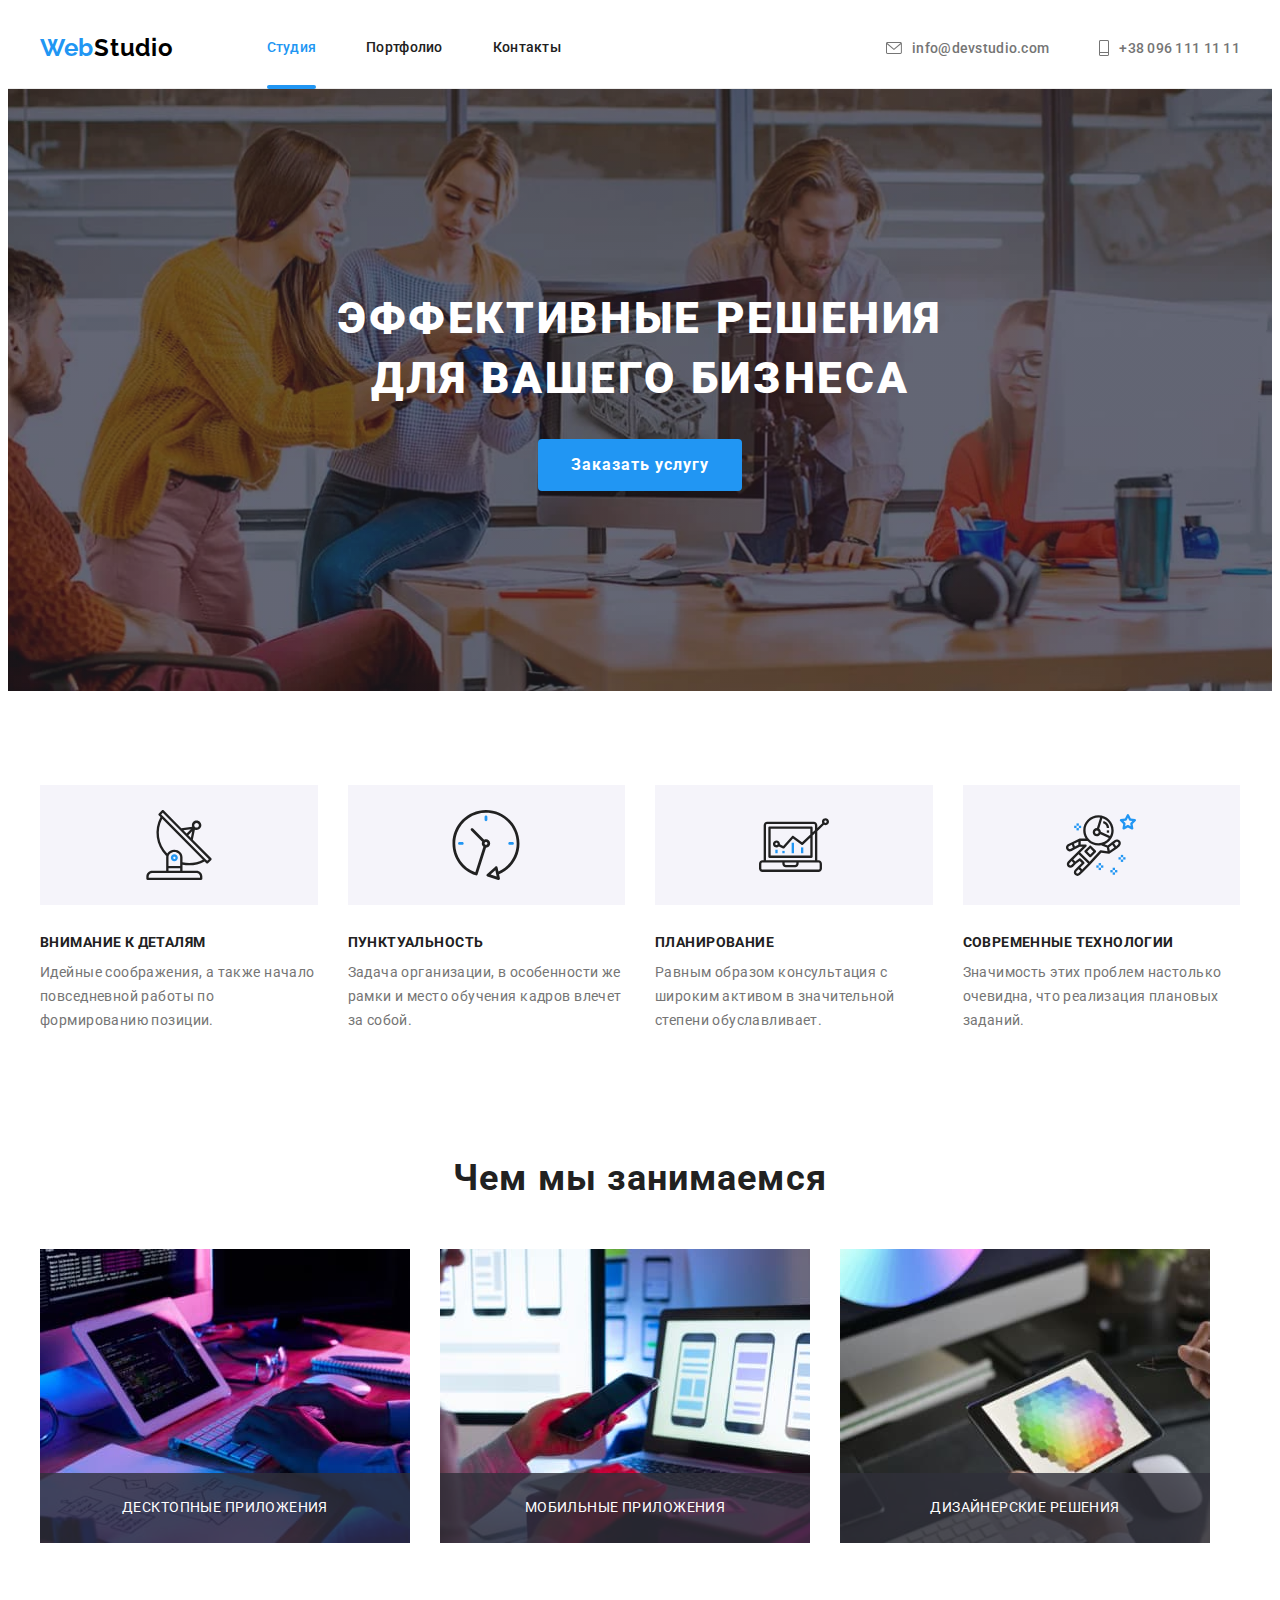
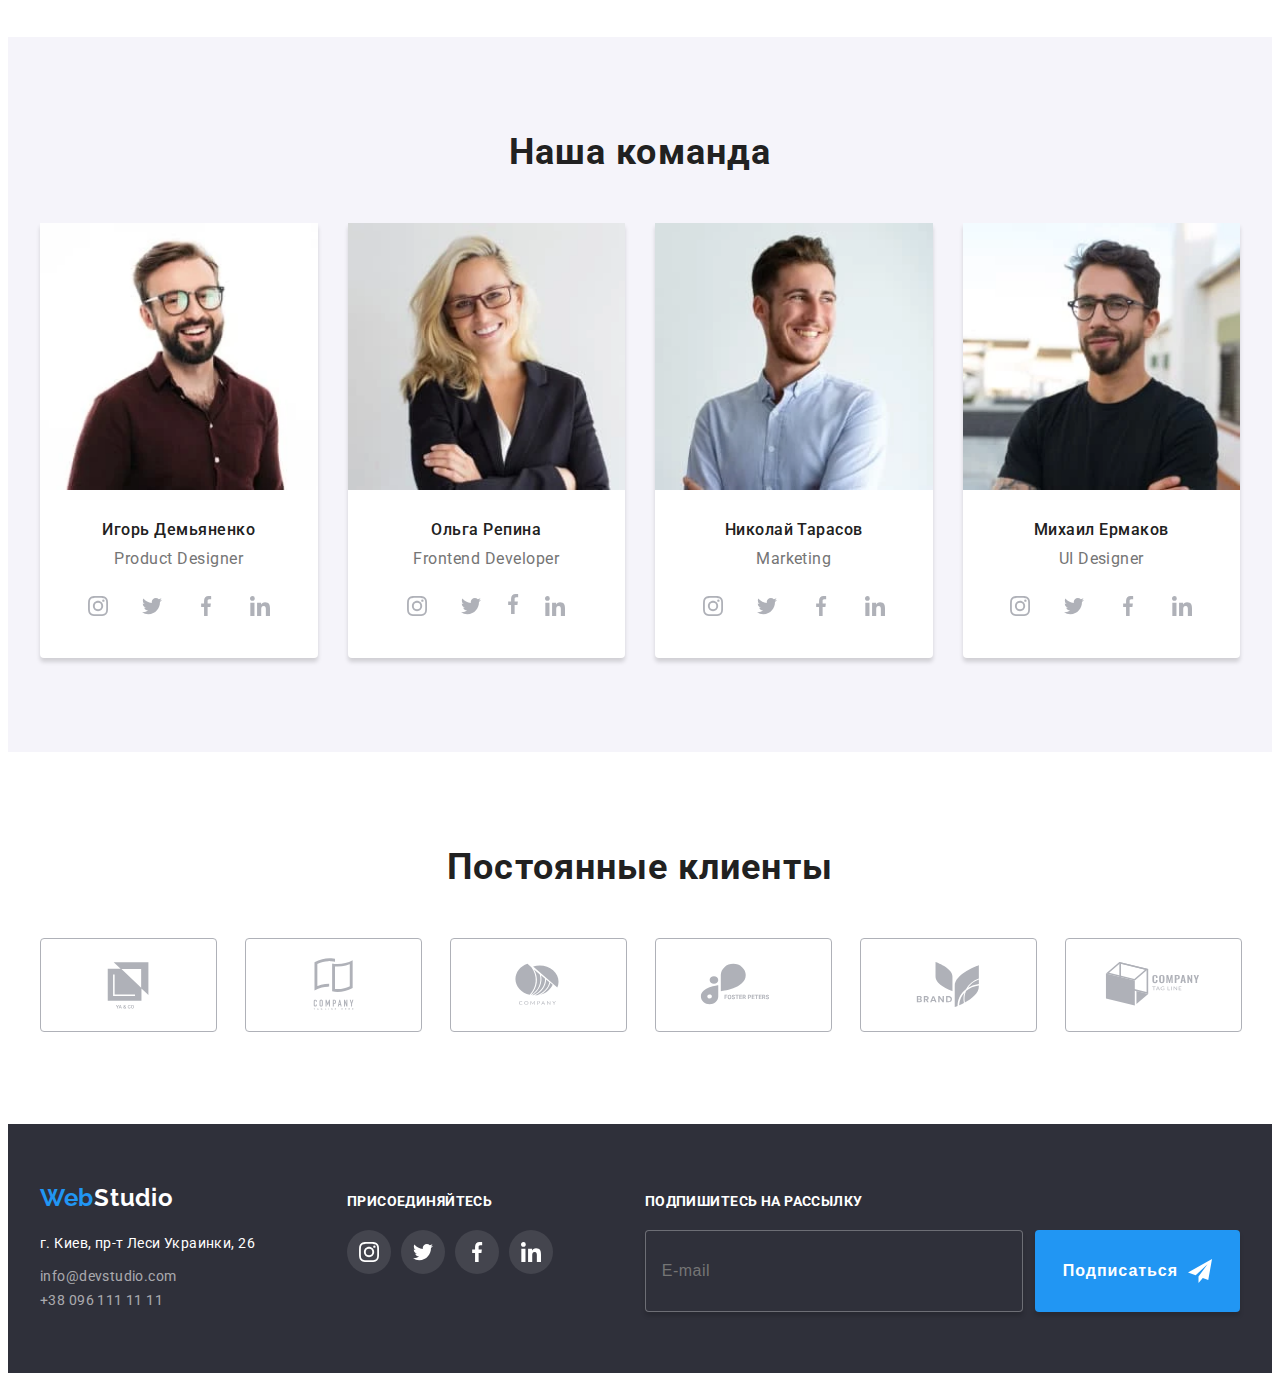
==== commit 04188a57: "Update" ====
--- a/index.html
+++ b/index.html
@@ -44,11 +44,59 @@
             </li>
           </ul>
         </nav>
-        <button class="mobile__button" type="button" data-modal-open>
-            <svg class="mobile-icon" width="40" height="40">
-                <use href="./images/sprite.svg#icon-menu-mobile"></use>
+
+        <!-- Mobile menu -->
+        <button class="mobile__button" type="button" js-open-menu>
+          <svg class="mobile-icon" width="40" height="40">
+            <use href="./images/sprite.svg#icon-menu-mobile"></use>
+          </svg>
+        </button>
+        <div class="backdrop-moby is-hidden" js-menu-container>
+          <div class="mobile-menu">
+            <button class="mobile-btn" type="button" js-close-menu>
+              <svg class="mobile-close" viewbox="0 0 320 512" width="40" height="40">
+                <use href="./images/sprite.svg#icon-close-mobile"></use>
               </svg>
-          </button>
+            </button>
+            <ul class="mobile-menu__nav">
+              <li class="mobile-menu__item">
+                <a class="mobile-menu__link mobile-menu__link--activ" href="./index.html">Студия
+                </a>
+              </li>
+              <li class="mobile-menu__item">
+                <a class="mobile-menu__link" href="./portfolio.html">Портфолио</a>
+              </li>
+              <li class="mobile-menu__item">
+                <a class="mobile-menu__link" href="">Контакты</a>
+              </li>
+            </ul>
+            <ul class="mobile-menu__contacts">
+              <li class="mobile-menu__item">
+                <a class="mobile-menu__link tel-link" href="tel:+380961111111">+38 096 111 11 11</a>
+              </li>
+              <li class="mobile-menu__item">
+                <a class="mobile-menu__link mail-link" href="mailto:info@devstudio.com"
+                  >info@devstudio.com</a
+                >
+              </li>
+            </ul>
+            <ul class="mobile-socials">
+              <li class="mobile-socials__item">
+                <a class="mobile-socials__link" href="">Instagram</a>
+              </li>
+              <li class="mobile-socials__item">
+                <a class="mobile-socials__link" href="">Twitter</a>
+              </li>
+              <li class="mobile-socials__item">
+                <a class="mobile-socials__link" href="">Facebook</a>
+              </li>
+              <li class="mobile-socials__item">
+                <a class="mobile-socials__link" href="">LinkedIn</a>
+              </li>
+            </ul>
+          </div>
+        </div>
+
         <ul class="contact">
           <li class="contact__item">
             <a class="contact__link" href="mailto:info@devstudio.com">
@@ -193,11 +241,17 @@
           <h2 class="activity__title">Чем мы занимаемся</h2>
           <ul class="activity-list">
             <li class="activity-list__item">
-              <img class="activity-list__img" src="images/box1.jpg" alt="Cхема" width="370" height="294" />
+              <img
+                class="activity-list__img"
+                src="images/box1.jpg"
+                alt="Cхема"
+                width="370"
+                height="294"
+              />
               <p class="activity-list__text text">Десктопные приложения</p>
             </li>
             <li class="activity-list__item">
-              <img 
+              <img
                 class="activity-list__img"
                 src="images/box2.jpg"
                 alt="Варианты макета на телефоне"
@@ -207,7 +261,13 @@
               <p class="activity-list__text text">Мобильные приложения</p>
             </li>
             <li class="activity-list__item">
-              <img class="activity-list__img" src="images/box3.jpg" alt="Цветовая палитра" width="370" height="294" />
+              <img
+                class="activity-list__img"
+                src="images/box3.jpg"
+                alt="Цветовая палитра"
+                width="370"
+                height="294"
+              />
               <p class="activity-list__text">Дизайнерские решения</p>
             </li>
           </ul>
@@ -221,19 +281,18 @@
           <ul class="command-list">
             <li class="command-list__item">
               <img
-              srcset="
-              ./images/igor-demyanenko-270.webp 270w,
-              ./images/igor-demyanenko-354.webp 354w,
-              ./images/igor-demyanenko-450.webp 450w,
-              ./images/igor-demyanenkoimg@2x-270.webp 540w,
-              ./images/igor-demyanenko@2x-354.webp 708w,
-              ./images/igor-demyanenko@2x-450.webp 900w   
-              "
+                srcset="
+                  ./images/igor-demyanenko-270.webp       270w,
+                  ./images/igor-demyanenko-354.webp       354w,
+                  ./images/igor-demyanenko-450.webp       450w,
+                  ./images/igor-demyanenkoimg@2x-270.webp 540w,
+                  ./images/igor-demyanenko@2x-354.webp    708w,
+                  ./images/igor-demyanenko@2x-450.webp    900w
+                "
                 class="command-list__img"
                 src="./images/igor-demyanenko-270.webp"
                 lang="en"
                 alt="Product Designer"
-                
                 sizes="(min-width: 1200px) 270px, (min-width: 768px) 354px, (max-width: 767px) 450px, 100vw"
               />
               <div class="our-command">
@@ -297,14 +356,14 @@
             </li>
             <li class="command-list__item">
               <img
-              srcset="
-              ./images/olga-repina-270.webp 270w,
-              ./images/olga-repina-354.webp 354w,
-              ./images/olga-repina-450.webp 450w,
-              ./images/olga-repinaimg@2x-270.webp 540w,
-              ./images/olga-repina@2x-354.webp 708w,
-              ./images/olga-repina@2x-450.webp 900w                
-              "
+                srcset="
+                  ./images/olga-repina-270.webp       270w,
+                  ./images/olga-repina-354.webp       354w,
+                  ./images/olga-repina-450.webp       450w,
+                  ./images/olga-repinaimg@2x-270.webp 540w,
+                  ./images/olga-repina@2x-354.webp    708w,
+                  ./images/olga-repina@2x-450.webp    900w
+                "
                 class="command-list__img"
                 src="images/olga-repina-270.webp"
                 lang="en"
@@ -372,14 +431,14 @@
             </li>
             <li class="command-list__item">
               <img
-              srcset="
-              ./images/nikolai-tarasov-270.webp 270w,
-              ./images/nikolai-tarasov-354.webp 354w,
-              ./images/nikolai-tarasov-450.webp 450w,
-              ./images/nikolai-tarasov@2x-270.webp 540w,
-              ./images/nikolai-tarasov@2x-354.webp 708w,
-              ./images/nikolai-tarasov@2x-450.webp 900w 
-              "
+                srcset="
+                  ./images/nikolai-tarasov-270.webp    270w,
+                  ./images/nikolai-tarasov-354.webp    354w,
+                  ./images/nikolai-tarasov-450.webp    450w,
+                  ./images/nikolai-tarasov@2x-270.webp 540w,
+                  ./images/nikolai-tarasov@2x-354.webp 708w,
+                  ./images/nikolai-tarasov@2x-450.webp 900w
+                "
                 class="command-list__img"
                 src="./images/nikolai-tarasov-270.webp"
                 lang="en"
@@ -447,14 +506,14 @@
             </li>
             <li class="command-list__item">
               <img
-              srcset="
-              ./images/mikhail-ermakov-270.webp 270w,
-              ./images/mikhail-ermakov-354.webp 354w,
-              ./images/mikhail-ermakov-450.webp 450w,
-              ./images/mikhail-ermakovimg@2x-270.webp 540w,
-              ./images/mikhail-ermakovimg@2x-354.webp 708w,
-              ./images/mikhail-ermakov@2x-450.webp 900w               
-              "
+                srcset="
+                  ./images/mikhail-ermakov-270.webp       270w,
+                  ./images/mikhail-ermakov-354.webp       354w,
+                  ./images/mikhail-ermakov-450.webp       450w,
+                  ./images/mikhail-ermakovimg@2x-270.webp 540w,
+                  ./images/mikhail-ermakovimg@2x-354.webp 708w,
+                  ./images/mikhail-ermakov@2x-450.webp    900w
+                "
                 class="command-list__img"
                 src="./images/mikhail-ermakov-270.webp"
                 alt="UI Designer"
@@ -613,10 +672,11 @@
 
     <!--Подвал-->
     <footer class="footer">
-
       <div class="container footer__container">
         <div class="footer-contact">
-          <a class="logo logo-footer" href="./index.html"> Web<span class="logo-footer__name">Studio</span> </a>
+          <a class="logo logo-footer" href="./index.html">
+            Web<span class="logo-footer__name">Studio</span>
+          </a>
           <address class="address">г. Киев, пр-т Леси Украинки, 26</address>
           <ul class="footer-list">
             <li class="footer-list__item">
@@ -693,13 +753,20 @@
           <b class="mail-blank__title">Подпишитесь на рассылку</b>
           <form class="mail-form" name="mail-form">
             <label for="mail-form">
-              <input class="mail-form__name" type="text" name="mail-name" id="sub-form" placeholder="E-mail" />
+              <input
+                class="mail-form__name"
+                type="text"
+                name="mail-name"
+                id="sub-form"
+                placeholder="E-mail"
+              />
             </label>
             <button class="mail-button" type="submit">
-              <span class="mail-button__telegram">Подписаться
-              <svg class="mail-button__icon" width="24" height="24">
-                <use href="./images/sprite.svg#icon-telegram"></use>
-              </svg>
+              <span class="mail-button__telegram"
+                >Подписаться
+                <svg class="mail-button__icon" width="24" height="24">
+                  <use href="./images/sprite.svg#icon-telegram"></use>
+                </svg>
               </span>
             </button>
           </form>
@@ -707,52 +774,8 @@
       </div>
     </footer>
 
-    Mobile menu 
-    <div class="mobile-menu is-hidden">
-      <div class="moby">
-        <button class="mobile-btn" type="button" data-mobile-close>
-              <svg class="mobile-close" viewbox="0 0 320 512" width="40" height="40">
-                <use href="./images/sprite.svg#icon-close-mobile"></use>
-              </svg>
-            </button>
-      <ul class="mobile-menu__nav">
-        <li class="mobile-menu__item">
-          <a class="mobile-menu__link" href="./index.html">Студия</a>
-        </li>
-        <li class="mobile-menu__item">
-          <a class="mobile-menu__link" href="./portfolio.html">Портфолио</a>
-        </li>
-        <li class="mobile-menu__item">
-          <a class="mobile-menu__link" href="">Контакты</a>
-        </li>
-      </ul>
-      <ul class="mobile-menu__contacts">
-        <li class="mobile-menu__item">
-          <a class="mobile-menu__link tel-link" href="tel:+380961111111">+38 096 111 11 11</a>
-        </li>
-        <li class="mobile-menu__item">
-          <a class="mobile-menu__link mail-link" href="mailto:info@devstudio.com">info@devstudio.com</a>
-        </li>
-      </ul>
-      <ul class="mobile-socials">
-        <li class="mobile-socials__item">
-          <a class="mobile-socials__link" href="">Instagram</a>
-        </li>
-        <li class="mobile-socials__item">
-          <a class="mobile-socials__link" href="">Twitter</a>
-        </li>
-        <li class="mobile-socials__item">
-          <a class="mobile-socials__link" href="">Facebook</a>
-        </li>
-        <li class="mobile-socials__item">
-          <a class="mobile-socials__link" href="">LinkedIn</a>
-        </li>
-      </ul>
-      </div>
-    </div>
-
-
     <script src="./js/modal.js"></script>
+    <script src="./js/mobile-menu.js"></script>
 
     <script>
       (() => {
@@ -765,5 +788,6 @@
         });
       })();
     </script>
+
   </body>
 </html>
--- a/css/main.min.css
+++ b/css/main.min.css
@@ -1,2 +1,2 @@
-:root{--primary-text-color: #757575;--title-text-color: #212121;--accent-color: #2196f3;--indent: 30px;--items: 2;--anim: 250ms cubic-bezier(0.4, 0, 0.2, 1)}.visually-hidden{position:absolute;width:1px;height:1px;margin:-1px;border:0;padding:0;white-space:nowrap;-webkit-clip-path:inset(100%);clip-path:inset(100%);clip:rect(0 0 0 0);overflow:hidden}body{background-color:#ffffff;color:var(--primary-text-color);font-family:Roboto, sans-serif}img{display:block;width:100%}@media screen and (max-width: 1199px){.section{padding-top:60px;padding-bottom:60px}}@media screen and (min-width: 1200px){.section{padding-top:94px;padding-bottom:94px}}.container{padding-left:15px;padding-right:15px;margin:0 auto}@media screen and (min-width: 480px){.container{width:480px}}@media screen and (min-width: 768px){.container{width:768px}}@media screen and (min-width: 1200px){.container{width:1200px}}ul{list-style:none;margin:0}input{outline:0}.text{margin-top:0;margin-bottom:0;font-weight:400;font-size:14px;line-height:1.71;letter-spacing:0.03em;color:#757575}.container ul{padding:0}.no-padding{padding-top:0}@media screen and (max-width: 1199px){.no-padding{display:none}}.logo{display:block;color:var(--accent-color);font-family:Raleway, sans-serif;font-weight:700;font-size:26px;line-height:1.2;letter-spacing:0.03em;text-decoration:none}@media screen and (max-width: 767px){.logo{font-size:24px;line-height:1.38}}@media screen and (min-width: 768px){.logo{font-size:24px;line-height:1.18}}.logo__name{color:#000000}.logo-footer__name{color:#ffffff}.logo-footer{margin-bottom:20px}@media screen and (max-width: 767px){.contact{display:none}}@media screen and (min-width: 768px){.contact{display:block;padding:0}}@media screen and (min-width: 1200px){.contact{display:-webkit-box;display:-ms-flexbox;display:flex;margin-left:auto;padding:0}}@media screen and (min-width: 768px) and (max-width: 1199px){.contact__item:not(:last-child){margin-right:0;padding-bottom:10px}}@media screen and (min-width: 1200px){.contact__item:not(:last-child){margin-right:50px}}.contact__link{display:-webkit-box;display:-ms-flexbox;display:flex;-webkit-box-align:center;-ms-flex-align:center;align-items:center;padding-top:32px;padding-bottom:32px;color:var(--primary-text-color);font-weight:500;font-size:14px;line-height:16px;letter-spacing:0.02em;text-decoration:none;-webkit-transition:color var(--anim);transition:color var(--anim)}@media screen and (min-width: 768px) and (max-width: 1199px){.contact__link{padding:0px}}.contact__link:hover,.contact__link:focus{color:var(--accent-color)}.contact__mail{margin-right:10px;fill:currentColor}@media screen and (max-width: 1199px){.contact__mail{width:14px;height:10px}}.contact__phone{margin-right:10px;fill:currentColor}@media screen and (max-width: 1199px){.contact__phone{width:10px;height:14px}}.button-contract{width:200px;height:50px;background:#2196f3;-webkit-box-shadow:0px 4px 4px rgba(0,0,0,0.15);box-shadow:0px 4px 4px rgba(0,0,0,0.15);border-radius:4px;border:#2196f3;-webkit-box-shadow:0px 1px 3px rgba(0,0,0,0.12),0px 1px 1px rgba(0,0,0,0.14),0px 2px 1px rgba(0,0,0,0.2);box-shadow:0px 1px 3px rgba(0,0,0,0.12),0px 1px 1px rgba(0,0,0,0.14),0px 2px 1px rgba(0,0,0,0.2);font-weight:700;font-size:16px;line-height:1.88;letter-spacing:0.06em;color:#ffffff;cursor:pointer}.backdrop{position:fixed;top:0;left:0;width:100%;height:100%;background-color:rgba(0,0,0,0.2);z-index:10;-webkit-transition:opacity var(--anim),visibility var(--anim);transition:opacity var(--anim),visibility var(--anim)}.backdrop.is-hidden{opacity:0;pointer-events:none;visibility:hidden}.backdrop.is-hidden .modal-wrapper{-webkit-transform:scale(0.4);transform:scale(0.4);opacity:0}.backdrop.modal-wrapper{-webkit-transform:scale(1);transform:scale(1);opacity:1}.modal-wrapper{padding:40px;position:absolute;top:50%;left:50%;width:528px;background:#ffffff;-webkit-box-shadow:0px 1px 3px rgba(0,0,0,0.12),0px 1px 1px rgba(0,0,0,0.14),0px 2px 1px rgba(0,0,0,0.2);box-shadow:0px 1px 3px rgba(0,0,0,0.12),0px 1px 1px rgba(0,0,0,0.14),0px 2px 1px rgba(0,0,0,0.2);border-radius:4px;-webkit-transform:translate(-50%, -50%) scale(1);transform:translate(-50%, -50%) scale(1);-webkit-transition:opacity var(--anim),-webkit-transform var(--anim);transition:opacity var(--anim),-webkit-transform var(--anim);transition:transform var(--anim),opacity var(--anim);transition:transform var(--anim),opacity var(--anim),-webkit-transform var(--anim)}@media screen and (max-width: 1199px){.modal-wrapper{width:450px}}.icon-close{fill:currentColor}.contact-form{margin:0;text-align:start;width:448px}@media screen and (max-width: 1199px){.contact-form{width:370px}}.contact-form__title{display:block;margin:0;padding-top:0;margin-bottom:12px;font-weight:700;font-size:20px;line-height:1.15;text-align:center;letter-spacing:0.03em;color:#212121}.modal-form{display:block}.modal-form__label{display:block;margin-bottom:10px}.modal-form__label:focus-within .modal-form-block__icons{color:#2196f3}.modal-form-block{display:block;position:relative;color:var(--title-text-color)}.modal-form-block__icons{position:absolute;top:50%;left:12px;color:var(--title-text-color);fill:currentColor;-webkit-transform:translateY(-50%);transform:translateY(-50%);-webkit-transition:color 250ms cubic-bezier(0.4, 0, 0.2, 1);transition:color 250ms cubic-bezier(0.4, 0, 0.2, 1)}.modal-form__name{display:inline-block;margin-bottom:4px;font-weight:400;font-size:12px;line-height:1.16;letter-spacing:0.01em;color:#757575}.modal-form-block__input{display:block;width:100%;height:40px;border:1px solid rgba(33,33,33,0.2);border-radius:4px;padding:11px 12px 11px 40px;outline:transparent;-webkit-transition:border-color 250ms cubic-bezier(0.4, 0, 0.2, 1);transition:border-color 250ms cubic-bezier(0.4, 0, 0.2, 1)}.modal-form-block__input:focus{border-color:#2196f3}textarea{display:block;width:100%;padding:12px 16px;height:120px;resize:none;border:1px solid rgba(33,33,33,0.2);border-radius:4px;margin-bottom:20px;outline:transparent;-webkit-transition:border-color 250ms cubic-bezier(0.4, 0, 0.2, 1);transition:border-color 250ms cubic-bezier(0.4, 0, 0.2, 1)}textarea:focus{border-color:#2196f3}textarea::-webkit-input-placeholder{font-weight:400;font-size:12px;line-height:1.16x;letter-spacing:0.01em;color:rgba(117,117,117,0.5)}textarea:-ms-input-placeholder{font-weight:400;font-size:12px;line-height:1.16x;letter-spacing:0.01em;color:rgba(117,117,117,0.5)}textarea::-ms-input-placeholder{font-weight:400;font-size:12px;line-height:1.16x;letter-spacing:0.01em;color:rgba(117,117,117,0.5)}textarea::placeholder{font-weight:400;font-size:12px;line-height:1.16x;letter-spacing:0.01em;color:rgba(117,117,117,0.5)}.modal-form-policy__term{font-weight:400;font-size:14px;line-height:1.71;letter-spacing:0.03em;color:#757575}@media screen and (max-width: 1199px){.modal-form-policy__term{font-size:12px;line-height:1.17}}.modal-form-policy__term-var{font-weight:400;font-size:14px;line-height:1.71;letter-spacing:0.03em;color:#2196f3;text-decoration:underline}@media screen and (max-width: 1199px){.modal-form-policy__term-var{font-size:12px;line-height:1.17}}.modal-form-send{text-align:center}.modal-form-policy{display:-webkit-box;display:-ms-flexbox;display:flex;-webkit-box-align:center;-ms-flex-align:center;align-items:center;-webkit-box-pack:center;-ms-flex-pack:center;justify-content:center;margin-bottom:30px}.modal-form-policy__mark{width:16px;height:15px;display:-webkit-box;display:-ms-flexbox;display:flex;-webkit-box-align:center;-ms-flex-align:center;align-items:center;-webkit-box-pack:center;-ms-flex-pack:center;justify-content:center;margin-right:7px;border-radius:2px;outline:2px solid #212121;outline-offset:-2px;-webkit-transition:opacity 250ms cubic-bezier(0.4, 0, 0.2, 1);transition:opacity 250ms cubic-bezier(0.4, 0, 0.2, 1);cursor:pointer}.checkbox:checked+.modal-form-policy__mark{background-color:var(--accent-color);outline:2px solid var(--accent-color)}.checkbox:hover+.modal-form-policy__mark,.checkbox:focus+.modal-form-policy__mark{outline:2px solid var(--accent-color);fill:#ffffff}.modal-form-policy__icons{opacity:0;-webkit-transition:opacity 250ms cubic-bezier(0.4, 0, 0.2, 1);transition:opacity 250ms cubic-bezier(0.4, 0, 0.2, 1)}.checkbox:checked+.modal-form-policy__mark .modal-form-policy__icons{opacity:1}.modal-btn{position:absolute;width:30px;height:30px;top:8px;right:8px;display:-webkit-box;display:-ms-flexbox;display:flex;-webkit-box-align:center;-ms-flex-align:center;align-items:center;-webkit-box-pack:center;-ms-flex-pack:center;justify-content:center;padding:0;background-color:transparent;border:1px solid rgba(0,0,0,0.1);border-radius:50%;cursor:pointer}.modal-btn:focus,.modal-btn:hover{color:#188ce8}.socials{display:-webkit-box;display:-ms-flexbox;display:flex;-webkit-box-pack:center;-ms-flex-pack:center;justify-content:center;-webkit-box-align:center;-ms-flex-align:center;align-items:center}.socials__link{display:-webkit-box;display:-ms-flexbox;display:flex;-webkit-box-align:center;-ms-flex-align:center;align-items:center;-webkit-box-pack:center;-ms-flex-pack:center;justify-content:center;width:44px;height:44px;background-color:#ffffff;border-radius:50%;-webkit-transition:background-color var(--anim);transition:background-color var(--anim)}.socials__link:hover,.socials__link:focus{background-color:#2196f3}.socials__items:not(:last-child){margin-right:10px}.socials__icons{fill:#afb1b8;-webkit-transition:fill var(--anim);transition:fill var(--anim)}.socials__link:hover .socials__icons,.socials__link:focus .socials__icons{fill:#ffffff}.mobile-menu{position:fixed;top:0;left:0;width:100%;height:100%;padding:48px 40px;display:-webkit-box;display:-ms-flexbox;display:flex;-webkit-box-orient:vertical;-webkit-box-direction:normal;-ms-flex-direction:column;flex-direction:column;background-color:#ffffff}.mobile-menu__item:not(:last-child){margin-bottom:32px}.mobile-menu__link:hover,.mobile-menu__link:focus{color:#2196F3}.mobile-menu__link{font-weight:500;font-size:40px;line-height:1.18;letter-spacing:0.02em;text-decoration:none;color:#212121}.mobile-menu__contacts{margin-top:auto;margin-bottom:64px}.tel-link{font-weight:500;font-size:34px;line-height:1.17;letter-spacing:0.02em;text-decoration:none;color:#2196f3}.mail-link{font-weight:500;font-size:24px;line-height:1.17;letter-spacing:0.02em;color:#757575}.mobile-socials{display:-webkit-box;display:-ms-flexbox;display:flex}.mobile-socials__link{font-weight:500;font-size:18px;line-height:1.22px;letter-spacing:0.02em;text-decoration:none;color:#2196f3}.mobile-socials__item:not(:last-child){margin-right:20px}.mobile__button{display:-webkit-box;display:-ms-flexbox;display:flex;padding:0;margin-top:10px;margin-bottom:10px;width:40px;height:40px;background-color:#ffffff;border:0;margin-left:auto;cursor:pointer;fill:currentColor}.mobile__button:focus,.mobile__button:hover{color:#188ce8}.mobile-btn{position:absolute;width:40px;height:40px;top:10px;right:15px;display:-webkit-box;display:-ms-flexbox;display:flex;-webkit-box-align:center;-ms-flex-align:center;align-items:center;-webkit-box-pack:center;-ms-flex-pack:center;justify-content:center;padding:0;background-color:transparent;border:1px solid #ffffff;border-radius:50%;cursor:pointer;fill:currentColor}.mobile-btn:focus,.mobile-btn:hover{color:#188ce8}.backdrop{position:fixed;top:0;left:0;width:100%;height:100%;background-color:rgba(0,0,0,0.2);z-index:10;-webkit-transition:opacity var(--anim),visibility var(--anim);transition:opacity var(--anim),visibility var(--anim)}.mobile-menu.is-hidden{opacity:0;pointer-events:none;visibility:hidden}.mobile-menu.is-hidden .moby{-webkit-transform:scale(0.4);transform:scale(0.4);opacity:0}.mobile-menu.moby{-webkit-transform:scale(1);transform:scale(1);opacity:1}@media screen and (max-width: 1199px){.filtr{margin-top:60px;padding-bottom:60px}}@media screen and (min-width: 1200px){.filtr{padding-top:94px;padding-bottom:94px}}.filtr-btn{margin-bottom:40px;display:-webkit-box;display:-ms-flexbox;display:flex;-ms-flex-wrap:wrap;flex-wrap:wrap}@media screen and (min-width: 768px){.filtr-btn{margin-bottom:30px;-webkit-box-pack:center;-ms-flex-pack:center;justify-content:center}}@media screen and (min-width: 1200px){.filtr-btn{margin-bottom:50px;-webkit-box-pack:center;-ms-flex-pack:center;justify-content:center}}@media screen and (max-width: 767px){.filtr-btn_item:nth-child(-n+2){margin-right:8px}.filtr-btn_item:nth-child(4){margin-right:8px}.filtr-btn_item:nth-child(-n+3){margin-bottom:15px}}@media screen and (min-width: 768px){.filtr-btn_item:not(:last-child){margin-right:8px}}.filtr-btn__button{border:1px solid transparent;display:inline-block;border-radius:4px;padding:6px 22px;color:var(--title-text-color);font-family:inherit;background-color:#f5f4fa;font-weight:500;font-size:16px;line-height:1.63;letter-spacing:0.03em;cursor:pointer;-webkit-transition:background-color var(--anim),color var(--anim);transition:background-color var(--anim),color var(--anim)}.filtr-btn__button:hover,.filtr-btn__button:focus{color:#ffffff;background-color:#2196f3;-webkit-box-shadow:0px 1px 1px rgba(0,0,0,0.12),0px 4px 4px rgba(0,0,0,0.06),1px 4px 6px rgba(0,0,0,0.16);box-shadow:0px 1px 1px rgba(0,0,0,0.12),0px 4px 4px rgba(0,0,0,0.06),1px 4px 6px rgba(0,0,0,0.16);text-shadow:0px 4px 4px rgba(0,0,0,0.25)}.filtr-list__link{text-decoration:none;display:inline-block;-webkit-transition:-webkit-box-shadow var(--anim);transition:-webkit-box-shadow var(--anim);transition:box-shadow var(--anim);transition:box-shadow var(--anim), -webkit-box-shadow var(--anim)}.filtr-list__link:hover,.filtr-list__link:focus{-webkit-box-shadow:0px 1px 1px rgba(0,0,0,0.12),0px 4px 4px rgba(0,0,0,0.06),1px 4px 6px rgba(0,0,0,0.16);box-shadow:0px 1px 1px rgba(0,0,0,0.12),0px 4px 4px rgba(0,0,0,0.06),1px 4px 6px rgba(0,0,0,0.16)}@media screen and (min-width: 768px) and (max-width: 1199px){.filtr-list__link{display:-webkit-box;display:-ms-flexbox;display:flex;-webkit-box-orient:vertical;-webkit-box-direction:normal;-ms-flex-direction:column;flex-direction:column;height:100%}}.portfolio{border-right:1px solid #e5e5e5;border-bottom:1px solid #e5e5e5;border-left:1px solid #e5e5e5;padding-top:20px;padding-right:24px;padding-bottom:20px;padding-left:24px}@media screen and (min-width: 768px) and (max-width: 1199px){.portfolio{-webkit-box-flex:1;-ms-flex-positive:1;flex-grow:1}}.portfolio__title{margin-top:0;margin-bottom:4px;color:var(--title-text-color);font-weight:700;font-size:18px;line-height:2;letter-spacing:0.06em}@media screen and (min-width: 768px){.filtr-list{display:-webkit-box;display:-ms-flexbox;display:flex;-ms-flex-wrap:wrap;flex-wrap:wrap}}.filtr-list__item{display:block}@media screen and (max-width: 767px){.filtr-list__item:not(:last-child){margin-bottom:30px;max-width:100%}}@media screen and (min-width: 768px){.filtr-list__item{width:calc((100% - 30px) / 2)}.filtr-list__item:nth-child(2n+1){margin-right:30px}.filtr-list__item:last-child{margin-right:0}.filtr-list__item:nth-child(-n+8){margin-bottom:30px}}@media screen and (min-width: 1200px){.filtr-list__item{width:370px;margin-right:30px;margin-bottom:30px;position:relative;text-align:center}.filtr-list__item:nth-child(3n){margin-right:0}.filtr-list__item:nth-last-child(-n+3){margin-bottom:0}}.portfolio__text{margin:0;color:var(--primary-text-color);font-size:16px;line-height:1.88;letter-spacing:0.03em}.card-filtr{position:relative;overflow:hidden}.overlay{position:absolute;top:0;left:0;width:100%;height:100%;padding-top:63px;padding-bottom:63px;padding-left:24px;padding-right:24px;background-color:rgba(33,150,243,0.9);-webkit-transform:translateY(100%);transform:translateY(100%);-webkit-transition:-webkit-transform var(--anim);transition:-webkit-transform var(--anim);transition:transform var(--anim);transition:transform var(--anim), -webkit-transform var(--anim)}.overlay__text{margin:0;padding:0;font-size:18px;line-height:1.56;letter-spacing:0.03em;color:#ffffff}.filtr-list__link:hover .overlay,.filtr-list__link:focus .overlay{-webkit-transform:translateY(0);transform:translateY(0)}.header__container{display:-webkit-box;display:-ms-flexbox;display:flex;-webkit-box-align:center;-ms-flex-align:center;align-items:center}@media screen and (min-width: 768px) and (max-width: 1199px){.header__container{-webkit-box-pack:justify;-ms-flex-pack:justify;justify-content:space-between}}.header{background-color:#fff;border-bottom:1px solid #ececec}.navigation{display:-webkit-box;display:-ms-flexbox;display:flex;-webkit-box-align:center;-ms-flex-align:center;align-items:center}@media screen and (max-width: 767px){.navigation-list{display:none}}@media screen and (min-width: 768px){.navigation-list{display:-webkit-box;display:-ms-flexbox;display:flex;margin:0;padding:0;margin-left:88px}}@media screen and (min-width: 1200px){.navigation-list{display:-webkit-box;display:-ms-flexbox;display:flex;margin:0;padding:0;margin-left:93px}}.navigation-list__item:not(:last-child){margin-right:50px}.navigation-list__link{display:block;padding-top:32px;padding-bottom:32px;color:var(--title-text-color);font-weight:500;font-size:14px;line-height:1.14;letter-spacing:0.02em;text-decoration:none;-webkit-transition:color var(--anim);transition:color var(--anim)}.navigation-list__link:hover,.navigation-list__link:focus{color:var(--accent-color)}.navigation-list__link--activ{position:relative;color:#2196f3}.navigation-list__link--activ::after{bottom:0;left:0;position:absolute;content:'';display:block;width:100%;height:4px;background-color:#2196f3;border-radius:2px;bottom:-1px}.hero{max-height:600px;max-width:1600px;margin-right:auto;margin-left:auto;background-color:#2f303a;text-align:center;padding-top:200px;padding-bottom:200px;background-size:cover;background-position:center top;background-repeat:no-repeat}@media screen and (max-width: 767px){.hero{background-image:-webkit-gradient(linear, left top, left bottom, from(rgba(47,48,58,0.4)), to(rgba(47,48,58,0.4))),url(../images/Header-480.webp);background-image:linear-gradient(rgba(47,48,58,0.4), rgba(47,48,58,0.4)),url(../images/Header-480.webp)}}@media screen and (min-width: 768px){.hero{background-image:-webkit-gradient(linear, left top, left bottom, from(rgba(47,48,58,0.4)), to(rgba(47,48,58,0.4))),url(../images/Header-768.webp);background-image:linear-gradient(rgba(47,48,58,0.4), rgba(47,48,58,0.4)),url(../images/Header-768.webp)}}@media screen and (min-width: 1200px){.hero{background-image:-webkit-gradient(linear, left top, left bottom, from(rgba(47,48,58,0.4)), to(rgba(47,48,58,0.4))),url(../images/Img-1600.webp);background-image:linear-gradient(rgba(47,48,58,0.4), rgba(47,48,58,0.4)),url(../images/Img-1600.webp)}}.hero__title{margin-top:0;margin-bottom:30px;margin-left:auto;margin-right:auto;width:696px;color:#ffffff;font-weight:900;letter-spacing:0.06em;text-transform:uppercase}@media screen and (max-width: 1199px){.hero__title{font-size:26px;line-height:1.62;width:360px}}@media screen and (min-width: 1200px){.hero__title{font-size:44px;line-height:1.36}}.hero__button{border:1px solid transparent;display:inline-block;border-radius:4px;padding:10px 32px;color:#ffffff;background-color:var(--accent-color);font-family:inherit;font-weight:700;font-size:16px;line-height:1.88;letter-spacing:0.06em;cursor:pointer;-webkit-transition:background-color var(--anim);transition:background-color var(--anim)}.hero__button:hover,.hero__button:focus{background-color:#188ce8}.feature-list{margin-top:0}@media screen and (min-width: 768px){.feature-list{display:-webkit-box;display:-ms-flexbox;display:flex;-ms-flex-wrap:wrap;flex-wrap:wrap}}.feature-list__title{margin-top:0;margin-bottom:10px;color:var(--title-text-color);font-weight:700;font-size:14px;line-height:1.14;letter-spacing:0.03em;text-transform:uppercase}@media screen and (max-width: 767px){.feature-list__title{text-align:center}}.feature-list__item{width:100%}@media screen and (min-width: 768px){.feature-list__item{width:calc((100% - 30px) / 2)}.feature-list__item:nth-child(2n+1){margin-right:30px}}@media screen and (min-width: 1200px){.feature-list__item{width:calc((100% - 3 * 30px) / 4)}.feature-list__item:not(:last-child){margin-right:30px}}.feature-list__item::before{content:'';display:block;height:120px;margin-bottom:30px;background-size:center;background-repeat:no-repeat;background-position:center;background-color:#f5f4fa}.icon-antena::before{background-image:url(../images/icons/antenna.svg)}.icon-clock::before{background-image:url(../images/icons/clock.svg)}.icon-diagram::before{background-image:url(../images/icons/diagram.svg)}.icon-astronaut::before{background-image:url(../images/icons/astronaut.svg)}.activity-list{display:-webkit-box;display:-ms-flexbox;display:flex}.activity__title{margin-top:0;margin-bottom:50px;color:var(--title-text-color);font-weight:700;font-size:36px;line-height:1.17;text-align:center;letter-spacing:0.03em}.activity-list__item{display:-webkit-box;display:-ms-flexbox;display:flex;position:relative}.activity-list__item:not(:last-child){margin-right:30px}.activity-list__text{display:-webkit-box;display:-ms-flexbox;display:flex;-webkit-box-pack:center;-ms-flex-pack:center;justify-content:center;-webkit-box-align:center;-ms-flex-align:center;align-items:center;position:absolute;bottom:0;left:0;margin:0;width:100%;height:70px;font-size:14px;line-height:1.14;letter-spacing:0.03em;text-transform:uppercase;color:#ffffff;background-color:rgba(47,48,58,0.8)}.command-group{background-color:#f5f4fa}.our-command{padding-top:30px;padding-bottom:30px}.command__title{margin-top:0;margin-bottom:50px;color:var(--title-text-color);font-weight:700;font-size:36px;line-height:1.17;text-align:center;letter-spacing:0.03em}@media screen and (min-width: 768px){.command-list{display:-webkit-box;display:-ms-flexbox;display:flex;-ms-flex-wrap:wrap;flex-wrap:wrap}}.command-list__item{background:#ffffff;-webkit-box-shadow:0px 4px 4px rgba(0,0,0,0.15);box-shadow:0px 4px 4px rgba(0,0,0,0.15);border-radius:0px 0px 4px 4px}@media screen and (max-width: 767px){.command-list__item:not(:last-child){margin-bottom:30px}}@media screen and (min-width: 768px) and (max-width: 1199px){.command-list__item{width:calc((100% - 30px) / 2)}.command-list__item:nth-child(2n+1){margin-right:30px}.command-list__item:nth-child(-n+2){margin-bottom:30px}}@media screen and (min-width: 1200px){.command-list__item{width:calc((100% - 3 * 30px) / 4);margin-bottom:0}.command-list__item:not(:last-child){margin-right:30px}}.our-command__title{margin-top:0;margin-bottom:10px;color:var(--title-text-color);font-weight:500;font-size:16px;line-height:1.19;text-align:center;letter-spacing:0.03em}.our-command__text{font-weight:400;font-size:16px;line-height:1.19;text-align:center;letter-spacing:0.03em;margin-bottom:16px}.clients-title{margin-top:0;margin-bottom:50px;text-align:center;font-size:36px;line-height:1.17;letter-spacing:0.03em;color:#212121}@media screen and (max-width: 1199px){.clients-title{font-size:28px}}.clients-list{display:-webkit-box;display:-ms-flexbox;display:flex;-ms-flex-wrap:wrap;flex-wrap:wrap;-webkit-box-pack:center;-ms-flex-pack:center;justify-content:center}.client-item{height:92px}@media screen and (max-width: 767px){.client-item{width:calc((100% - 30px) / 2)}.client-item:nth-child(2n+1){margin-right:30px}.client-item:nth-child(-n+4){margin-bottom:30px}}@media screen and (min-width: 768px) and (max-width: 1199px){.client-item{width:calc((100% - 60px) / 3)}.client-item:nth-child(odd){margin-right:0}.client-item:not(:nth-child(3n)){margin-right:30px}.client-item:nth-child(-n+3){margin-bottom:30px}}@media screen and (min-width: 1200px){.client-item{width:calc((100% - 5 * 30px) / 6)}.client-item:not(:last-child){margin-right:30px}}.clients-link{display:-webkit-box;display:-ms-flexbox;display:flex;width:100%;height:100%;-webkit-box-align:center;-ms-flex-align:center;align-items:center;-webkit-box-pack:center;-ms-flex-pack:center;justify-content:center;color:#afb1b8;border:1px solid #afb1b8;border-radius:4px;-webkit-transition:color var(--anim),border var(--anim),-webkit-box-shadow var(--anim);transition:color var(--anim),border var(--anim),-webkit-box-shadow var(--anim);transition:color var(--anim),border var(--anim),box-shadow var(--anim);transition:color var(--anim),border var(--anim),box-shadow var(--anim),-webkit-box-shadow var(--anim)}.clients-link:hover,.clients-link:focus{color:#2196f3;border:1px solid #2196f3;-webkit-box-shadow:0px 4px 4px rgba(0,0,0,0.25);box-shadow:0px 4px 4px rgba(0,0,0,0.25)}.client-icons{fill:currentColor}.address{margin-bottom:9px;color:#ffffff;font-style:normal;font-size:14px;line-height:1.71;letter-spacing:0.03em}@media screen and (min-width: 768px){.footer__container{display:-webkit-box;display:-ms-flexbox;display:flex;-ms-flex-wrap:wrap;flex-wrap:wrap;-webkit-box-pack:center;-ms-flex-pack:center;justify-content:center;-webkit-box-align:baseline;-ms-flex-align:baseline;align-items:baseline}}@media screen and (min-width: 1200px){.footer__container{display:-webkit-box;display:-ms-flexbox;display:flex;-webkit-box-align:baseline;-ms-flex-align:baseline;align-items:baseline}}.footer-list_link{color:rgba(255,255,255,0.6);font-size:14px;line-height:1.71;letter-spacing:0.03em;text-decoration:none;-webkit-transition:color var(--anim);transition:color var(--anim)}.footer-list_link:hover,.footer-list_link:focus{color:var(--accent-color)}.footer-item:nth-last-child(2){margin-bottom:9px}.footer{background-color:#2f303a;padding-top:60px;padding-bottom:60px}@media screen and (max-width: 767px){.footer-contact{text-align:center;margin-bottom:60px}}@media screen and (min-width: 768px) and (max-width: 1199px){.footer-contact{margin-right:165px;margin-bottom:60px;text-align:center}}@media screen and (min-width: 1200px){.footer-contact{margin-right:auto;text-align:start}}@media screen and (max-width: 767px){.join{text-align:center;margin-bottom:60px}}@media screen and (min-width: 768px){.join{text-align:center}}@media screen and (min-width: 1200px){.join{margin-right:auto;text-align:start}}.join-title{margin-top:0;margin-bottom:20px;font-weight:700;font-size:14px;line-height:1.14;letter-spacing:0.03em;text-transform:uppercase;color:#ffffff}.join-list{display:-webkit-box;display:-ms-flexbox;display:flex;-webkit-box-align:center;-ms-flex-align:center;align-items:center}@media screen and (max-width: 767px){.join-list{-webkit-box-pack:center;-ms-flex-pack:center;justify-content:center}}.join-link{display:-webkit-box;display:-ms-flexbox;display:flex;-webkit-box-align:center;-ms-flex-align:center;align-items:center;-webkit-box-pack:center;-ms-flex-pack:center;justify-content:center;width:44px;height:44px;background-color:rgba(255,255,255,0.1);border-radius:50%;-webkit-transition:background-color var(--anim);transition:background-color var(--anim)}.join-link:hover,.join-link:focus{background-color:#2196f3}.join-item:not(:last-child){margin-right:10px}.join-icons{fill:#ffffff}.mail-blank{margin:0;padding:0}@media screen and (max-width: 1199px){.mail-blank{text-align:center}}.mail-blank__title{display:block;margin:0;margin-bottom:20px;font-weight:700;font-size:14px;line-height:1.14;letter-spacing:0.03em;text-transform:uppercase;color:#ffffff}@media screen and (max-width: 1199px){.mail-blank__title{text-align:center}}@media screen and (min-width: 1200px){.mail-form{display:-webkit-box;display:-ms-flexbox;display:flex}}.mail-form__name{padding-top:15px;padding-bottom:15px;padding-left:16px;font-weight:400;font-size:16px;line-height:1.25;letter-spacing:0.03em;width:358px;height:50px;border:1px solid rgba(255,255,255,0.3);-webkit-box-shadow:0px 4px 4px rgba(0,0,0,0.15);box-shadow:0px 4px 4px rgba(0,0,0,0.15);border-radius:4px;background-color:#2f303a;color:rgba(255,255,255,0.6);-webkit-transition:border 250ms cubic-bezier(0.4, 0, 0.2, 1);transition:border 250ms cubic-bezier(0.4, 0, 0.2, 1)}@media screen and (max-width: 767px){.mail-form__name{width:100%;-webkit-box-pack:center;-ms-flex-pack:center;justify-content:center;margin-bottom:20px}}@media screen and (min-width: 768px) and (max-width: 1199px){.mail-form__name{display:block;width:450px;margin-left:auto;margin-right:auto;margin-bottom:20px}}@media screen and (min-width: 1200px){.mail-form__name{margin-right:12px}}.mail-button{padding:10px 28px;background:#2196f3;border-color:#2196f3;-webkit-box-shadow:0px 4px 4px rgba(0,0,0,0.15);box-shadow:0px 4px 4px rgba(0,0,0,0.15);border-radius:4px;border:0px;cursor:pointer}.mail-button__telegram{display:-webkit-box;display:-ms-flexbox;display:flex;-webkit-box-align:center;-ms-flex-align:center;align-items:center;-webkit-box-pack:center;-ms-flex-pack:center;justify-content:center;color:#ffffff;font-weight:700;font-size:16px;line-height:1.87;letter-spacing:0.06em}.mail-button__icon{fill:currentColor;margin-left:10px}
+:root{--primary-text-color: #757575;--title-text-color: #212121;--accent-color: #2196f3;--indent: 30px;--items: 2;--anim: 250ms cubic-bezier(0.4, 0, 0.2, 1)}.visually-hidden{position:absolute;width:1px;height:1px;margin:-1px;border:0;padding:0;white-space:nowrap;-webkit-clip-path:inset(100%);clip-path:inset(100%);clip:rect(0 0 0 0);overflow:hidden}body{background-color:#ffffff;color:var(--primary-text-color);font-family:Roboto, sans-serif}img{display:block;width:100%}@media screen and (max-width: 1199px){.section{padding-top:60px;padding-bottom:60px}}@media screen and (min-width: 1200px){.section{padding-top:94px;padding-bottom:94px}}.container{padding-left:15px;padding-right:15px;margin:0 auto}@media screen and (min-width: 480px){.container{width:480px}}@media screen and (min-width: 768px){.container{width:768px}}@media screen and (min-width: 1200px){.container{width:1200px}}ul{list-style:none;margin:0}input{outline:0}.text{margin-top:0;margin-bottom:0;font-weight:400;font-size:14px;line-height:1.71;letter-spacing:0.03em;color:#757575}.container ul{padding:0}.no-padding{padding-top:0}@media screen and (max-width: 1199px){.no-padding{display:none}}.logo{display:block;color:var(--accent-color);font-family:Raleway, sans-serif;font-weight:700;font-size:26px;line-height:1.2;letter-spacing:0.03em;text-decoration:none}@media screen and (max-width: 767px){.logo{font-size:24px;line-height:1.38}}@media screen and (min-width: 768px){.logo{font-size:24px;line-height:1.18}}.logo__name{color:#000000}.logo-footer__name{color:#ffffff}.logo-footer{margin-bottom:20px}@media screen and (max-width: 767px){.contact{display:none}}@media screen and (min-width: 768px){.contact{display:block;padding:0}}@media screen and (min-width: 1200px){.contact{display:-webkit-box;display:-ms-flexbox;display:flex;margin-left:auto;padding:0}}@media screen and (min-width: 768px) and (max-width: 1199px){.contact__item:not(:last-child){margin-right:0;padding-bottom:10px}}@media screen and (min-width: 1200px){.contact__item:not(:last-child){margin-right:50px}}.contact__link{display:-webkit-box;display:-ms-flexbox;display:flex;-webkit-box-align:center;-ms-flex-align:center;align-items:center;padding-top:32px;padding-bottom:32px;color:var(--primary-text-color);font-weight:500;font-size:14px;line-height:16px;letter-spacing:0.02em;text-decoration:none;-webkit-transition:color var(--anim);transition:color var(--anim)}@media screen and (min-width: 768px) and (max-width: 1199px){.contact__link{padding:0px}}.contact__link:hover,.contact__link:focus{color:var(--accent-color)}.contact__mail{margin-right:10px;fill:currentColor}@media screen and (max-width: 1199px){.contact__mail{width:14px;height:10px}}.contact__phone{margin-right:10px;fill:currentColor}@media screen and (max-width: 1199px){.contact__phone{width:10px;height:14px}}.button-contract{width:200px;height:50px;background:#2196f3;-webkit-box-shadow:0px 4px 4px rgba(0,0,0,0.15);box-shadow:0px 4px 4px rgba(0,0,0,0.15);border-radius:4px;border:#2196f3;-webkit-box-shadow:0px 1px 3px rgba(0,0,0,0.12),0px 1px 1px rgba(0,0,0,0.14),0px 2px 1px rgba(0,0,0,0.2);box-shadow:0px 1px 3px rgba(0,0,0,0.12),0px 1px 1px rgba(0,0,0,0.14),0px 2px 1px rgba(0,0,0,0.2);font-weight:700;font-size:16px;line-height:1.88;letter-spacing:0.06em;color:#ffffff;cursor:pointer}.backdrop{position:fixed;top:0;left:0;width:100%;height:100%;background-color:rgba(0,0,0,0.2);z-index:10;-webkit-transition:opacity var(--anim),visibility var(--anim);transition:opacity var(--anim),visibility var(--anim)}.backdrop.is-hidden{opacity:0;pointer-events:none;visibility:hidden}.backdrop.is-hidden .modal-wrapper{-webkit-transform:scale(0.4);transform:scale(0.4);opacity:0}.backdrop.modal-wrapper{-webkit-transform:scale(1);transform:scale(1);opacity:1}.modal-wrapper{padding:40px;position:absolute;top:50%;left:50%;width:528px;background:#ffffff;-webkit-box-shadow:0px 1px 3px rgba(0,0,0,0.12),0px 1px 1px rgba(0,0,0,0.14),0px 2px 1px rgba(0,0,0,0.2);box-shadow:0px 1px 3px rgba(0,0,0,0.12),0px 1px 1px rgba(0,0,0,0.14),0px 2px 1px rgba(0,0,0,0.2);border-radius:4px;-webkit-transform:translate(-50%, -50%) scale(1);transform:translate(-50%, -50%) scale(1);-webkit-transition:opacity var(--anim),-webkit-transform var(--anim);transition:opacity var(--anim),-webkit-transform var(--anim);transition:transform var(--anim),opacity var(--anim);transition:transform var(--anim),opacity var(--anim),-webkit-transform var(--anim)}@media screen and (max-width: 1199px){.modal-wrapper{width:450px}}.icon-close{fill:currentColor}.contact-form{margin:0;text-align:start;width:448px}@media screen and (max-width: 1199px){.contact-form{width:370px}}.contact-form__title{display:block;margin:0;padding-top:0;margin-bottom:12px;font-weight:700;font-size:20px;line-height:1.15;text-align:center;letter-spacing:0.03em;color:#212121}.modal-form{display:block}.modal-form__label{display:block;margin-bottom:10px}.modal-form__label:focus-within .modal-form-block__icons{color:#2196f3}.modal-form-block{display:block;position:relative;color:var(--title-text-color)}.modal-form-block__icons{position:absolute;top:50%;left:12px;color:var(--title-text-color);fill:currentColor;-webkit-transform:translateY(-50%);transform:translateY(-50%);-webkit-transition:color 250ms cubic-bezier(0.4, 0, 0.2, 1);transition:color 250ms cubic-bezier(0.4, 0, 0.2, 1)}.modal-form__name{display:inline-block;margin-bottom:4px;font-weight:400;font-size:12px;line-height:1.16;letter-spacing:0.01em;color:#757575}.modal-form-block__input{display:block;width:100%;height:40px;border:1px solid rgba(33,33,33,0.2);border-radius:4px;padding:11px 12px 11px 40px;outline:transparent;-webkit-transition:border-color 250ms cubic-bezier(0.4, 0, 0.2, 1);transition:border-color 250ms cubic-bezier(0.4, 0, 0.2, 1)}.modal-form-block__input:focus{border-color:#2196f3}textarea{display:block;width:100%;padding:12px 16px;height:120px;resize:none;border:1px solid rgba(33,33,33,0.2);border-radius:4px;margin-bottom:20px;outline:transparent;-webkit-transition:border-color 250ms cubic-bezier(0.4, 0, 0.2, 1);transition:border-color 250ms cubic-bezier(0.4, 0, 0.2, 1)}textarea:focus{border-color:#2196f3}textarea::-webkit-input-placeholder{font-weight:400;font-size:12px;line-height:1.16x;letter-spacing:0.01em;color:rgba(117,117,117,0.5)}textarea:-ms-input-placeholder{font-weight:400;font-size:12px;line-height:1.16x;letter-spacing:0.01em;color:rgba(117,117,117,0.5)}textarea::-ms-input-placeholder{font-weight:400;font-size:12px;line-height:1.16x;letter-spacing:0.01em;color:rgba(117,117,117,0.5)}textarea::placeholder{font-weight:400;font-size:12px;line-height:1.16x;letter-spacing:0.01em;color:rgba(117,117,117,0.5)}.modal-form-policy__term{font-weight:400;font-size:14px;line-height:1.71;letter-spacing:0.03em;color:#757575}@media screen and (max-width: 1199px){.modal-form-policy__term{font-size:12px;line-height:1.17}}.modal-form-policy__term-var{font-weight:400;font-size:14px;line-height:1.71;letter-spacing:0.03em;color:#2196f3;text-decoration:underline}@media screen and (max-width: 1199px){.modal-form-policy__term-var{font-size:12px;line-height:1.17}}.modal-form-send{text-align:center}.modal-form-policy{display:-webkit-box;display:-ms-flexbox;display:flex;-webkit-box-align:center;-ms-flex-align:center;align-items:center;-webkit-box-pack:center;-ms-flex-pack:center;justify-content:center;margin-bottom:30px}.modal-form-policy__mark{width:16px;height:15px;display:-webkit-box;display:-ms-flexbox;display:flex;-webkit-box-align:center;-ms-flex-align:center;align-items:center;-webkit-box-pack:center;-ms-flex-pack:center;justify-content:center;margin-right:7px;border-radius:2px;outline:2px solid #212121;outline-offset:-2px;-webkit-transition:opacity 250ms cubic-bezier(0.4, 0, 0.2, 1);transition:opacity 250ms cubic-bezier(0.4, 0, 0.2, 1);cursor:pointer}.checkbox:checked+.modal-form-policy__mark{background-color:var(--accent-color);outline:2px solid var(--accent-color)}.checkbox:hover+.modal-form-policy__mark,.checkbox:focus+.modal-form-policy__mark{outline:2px solid var(--accent-color);fill:#ffffff}.modal-form-policy__icons{opacity:0;-webkit-transition:opacity 250ms cubic-bezier(0.4, 0, 0.2, 1);transition:opacity 250ms cubic-bezier(0.4, 0, 0.2, 1)}.checkbox:checked+.modal-form-policy__mark .modal-form-policy__icons{opacity:1}.modal-btn{position:absolute;width:30px;height:30px;top:8px;right:8px;display:-webkit-box;display:-ms-flexbox;display:flex;-webkit-box-align:center;-ms-flex-align:center;align-items:center;-webkit-box-pack:center;-ms-flex-pack:center;justify-content:center;padding:0;background-color:transparent;border:1px solid rgba(0,0,0,0.1);border-radius:50%;cursor:pointer}.modal-btn:focus,.modal-btn:hover{color:#188ce8}.socials{display:-webkit-box;display:-ms-flexbox;display:flex;-webkit-box-pack:center;-ms-flex-pack:center;justify-content:center;-webkit-box-align:center;-ms-flex-align:center;align-items:center}.socials__link{display:-webkit-box;display:-ms-flexbox;display:flex;-webkit-box-align:center;-ms-flex-align:center;align-items:center;-webkit-box-pack:center;-ms-flex-pack:center;justify-content:center;width:44px;height:44px;background-color:#ffffff;border-radius:50%;-webkit-transition:background-color var(--anim);transition:background-color var(--anim)}.socials__link:hover,.socials__link:focus{background-color:#2196f3}.socials__items:not(:last-child){margin-right:10px}.socials__icons{fill:#afb1b8;-webkit-transition:fill var(--anim);transition:fill var(--anim)}.socials__link:hover .socials__icons,.socials__link:focus .socials__icons{fill:#ffffff}.mobile-menu{position:fixed;top:0;left:0;width:100%;height:100%;padding:48px 40px;display:-webkit-box;display:-ms-flexbox;display:flex;-webkit-box-orient:vertical;-webkit-box-direction:normal;-ms-flex-direction:column;flex-direction:column;background-color:#ffffff}.mobile-menu__item:not(:last-child){margin-bottom:32px}.mobile-menu__link:hover,.mobile-menu__link:focus{color:#2196f3}.mobile-menu__link{font-weight:500;font-size:40px;line-height:1.18;letter-spacing:0.02em;text-decoration:none;color:#212121}.mobile-menu__link--activ{color:var(--accent-color)}.mobile-menu__contacts{margin-top:auto;margin-bottom:64px}.tel-link{font-weight:500;font-size:34px;line-height:1.17;letter-spacing:0.02em;text-decoration:none;color:#2196f3}.mail-link{font-weight:500;font-size:24px;line-height:1.17;letter-spacing:0.02em;color:#757575}.mobile-socials{display:-webkit-box;display:-ms-flexbox;display:flex}.mobile-socials__link{font-weight:500;font-size:18px;line-height:1.22px;letter-spacing:0.02em;text-decoration:none;color:#2196f3}.mobile-socials__link:hover,.mobile-socials__link:focus{color:#757575}.mobile-socials__item{display:-webkit-box;display:-ms-flexbox;display:flex;-webkit-box-align:center;-ms-flex-align:center;align-items:center}.mobile-socials__item:not(:last-child):after{content:'';display:inline-block;width:2px;height:22px;margin:0 10px;background-color:rgba(33,33,33,0.2)}.mobile__button{display:-webkit-box;display:-ms-flexbox;display:flex;-webkit-box-align:center;-ms-flex-align:center;align-items:center;margin:10px 0;background-color:#ffffff;border:0;margin-left:auto;cursor:pointer;fill:currentColor}@media screen and (min-width: 768px){.mobile__button{display:none}}.mobile__button:focus,.mobile__button:hover{color:#188ce8}.mobile-btn{position:absolute;top:10px;right:15px;display:-webkit-box;display:-ms-flexbox;display:flex;-webkit-box-align:center;-ms-flex-align:center;align-items:center;-webkit-box-pack:center;-ms-flex-pack:center;justify-content:center;padding:0;background-color:transparent;border:1px solid #ffffff;border-radius:50%;cursor:pointer;fill:currentColor}.mobile-btn:focus,.mobile-btn:hover{color:#188ce8}.backdrop-moby{position:fixed;top:0;left:0;width:100%;height:100%;background-color:rgba(0,0,0,0.2);z-index:10;-webkit-transition:opacity var(--anim),visibility var(--anim);transition:opacity var(--anim),visibility var(--anim)}.backdrop-moby.is-hidden{opacity:0;pointer-events:none;visibility:hidden}.backdrop-moby.is-hidden .moby{-webkit-transform:scale(0.4);transform:scale(0.4);opacity:0}.backdrop-moby.moby{-webkit-transform:scale(1);transform:scale(1);opacity:1}.mobile-icon{color:#000000}.backdrop-moby.is-hidden{opacity:0;pointer-events:none;visibility:hidden}@media screen and (max-width: 1199px){.filtr{margin-top:60px;padding-bottom:60px}}@media screen and (min-width: 1200px){.filtr{padding-top:94px;padding-bottom:94px}}.filtr-btn{margin-bottom:40px;display:-webkit-box;display:-ms-flexbox;display:flex;-ms-flex-wrap:wrap;flex-wrap:wrap}@media screen and (min-width: 768px){.filtr-btn{margin-bottom:30px;-webkit-box-pack:center;-ms-flex-pack:center;justify-content:center}}@media screen and (min-width: 1200px){.filtr-btn{margin-bottom:50px;-webkit-box-pack:center;-ms-flex-pack:center;justify-content:center}}@media screen and (max-width: 767px){.filtr-btn_item:nth-child(-n+2){margin-right:8px}.filtr-btn_item:nth-child(4){margin-right:8px}.filtr-btn_item:nth-child(-n+3){margin-bottom:15px}}@media screen and (min-width: 768px){.filtr-btn_item:not(:last-child){margin-right:8px}}.filtr-btn__button{border:1px solid transparent;display:inline-block;border-radius:4px;padding:6px 22px;color:var(--title-text-color);font-family:inherit;background-color:#f5f4fa;font-weight:500;font-size:16px;line-height:1.63;letter-spacing:0.03em;cursor:pointer;-webkit-transition:background-color var(--anim),color var(--anim);transition:background-color var(--anim),color var(--anim)}.filtr-btn__button:hover,.filtr-btn__button:focus{color:#ffffff;background-color:#2196f3;-webkit-box-shadow:0px 1px 1px rgba(0,0,0,0.12),0px 4px 4px rgba(0,0,0,0.06),1px 4px 6px rgba(0,0,0,0.16);box-shadow:0px 1px 1px rgba(0,0,0,0.12),0px 4px 4px rgba(0,0,0,0.06),1px 4px 6px rgba(0,0,0,0.16);text-shadow:0px 4px 4px rgba(0,0,0,0.25)}.filtr-list__link{text-decoration:none;display:inline-block;-webkit-transition:-webkit-box-shadow var(--anim);transition:-webkit-box-shadow var(--anim);transition:box-shadow var(--anim);transition:box-shadow var(--anim), -webkit-box-shadow var(--anim)}.filtr-list__link:hover,.filtr-list__link:focus{-webkit-box-shadow:0px 1px 1px rgba(0,0,0,0.12),0px 4px 4px rgba(0,0,0,0.06),1px 4px 6px rgba(0,0,0,0.16);box-shadow:0px 1px 1px rgba(0,0,0,0.12),0px 4px 4px rgba(0,0,0,0.06),1px 4px 6px rgba(0,0,0,0.16)}@media screen and (min-width: 768px) and (max-width: 1199px){.filtr-list__link{display:-webkit-box;display:-ms-flexbox;display:flex;-webkit-box-orient:vertical;-webkit-box-direction:normal;-ms-flex-direction:column;flex-direction:column;height:100%}}.portfolio{border-right:1px solid #e5e5e5;border-bottom:1px solid #e5e5e5;border-left:1px solid #e5e5e5;padding-top:20px;padding-right:24px;padding-bottom:20px;padding-left:24px}@media screen and (min-width: 768px) and (max-width: 1199px){.portfolio{-webkit-box-flex:1;-ms-flex-positive:1;flex-grow:1}}.portfolio__title{margin-top:0;margin-bottom:4px;color:var(--title-text-color);font-weight:700;font-size:18px;line-height:2;letter-spacing:0.06em}@media screen and (min-width: 768px){.filtr-list{display:-webkit-box;display:-ms-flexbox;display:flex;-ms-flex-wrap:wrap;flex-wrap:wrap}}.filtr-list__item{display:block}@media screen and (max-width: 767px){.filtr-list__item:not(:last-child){margin-bottom:30px;max-width:100%}}@media screen and (min-width: 768px){.filtr-list__item{width:calc((100% - 30px) / 2)}.filtr-list__item:nth-child(2n+1){margin-right:30px}.filtr-list__item:last-child{margin-right:0}.filtr-list__item:nth-child(-n+8){margin-bottom:30px}}@media screen and (min-width: 1200px){.filtr-list__item{width:370px;margin-right:30px;margin-bottom:30px;position:relative;text-align:center}.filtr-list__item:nth-child(3n){margin-right:0}.filtr-list__item:nth-last-child(-n+3){margin-bottom:0}}.portfolio__text{margin:0;color:var(--primary-text-color);font-size:16px;line-height:1.88;letter-spacing:0.03em}.card-filtr{position:relative;overflow:hidden}.overlay{position:absolute;top:0;left:0;width:100%;height:100%;padding-top:63px;padding-bottom:63px;padding-left:24px;padding-right:24px;background-color:rgba(33,150,243,0.9);-webkit-transform:translateY(100%);transform:translateY(100%);-webkit-transition:-webkit-transform var(--anim);transition:-webkit-transform var(--anim);transition:transform var(--anim);transition:transform var(--anim), -webkit-transform var(--anim)}.overlay__text{margin:0;padding:0;font-size:18px;line-height:1.56;letter-spacing:0.03em;color:#ffffff}.filtr-list__link:hover .overlay,.filtr-list__link:focus .overlay{-webkit-transform:translateY(0);transform:translateY(0)}.header__container{display:-webkit-box;display:-ms-flexbox;display:flex;-webkit-box-align:center;-ms-flex-align:center;align-items:center}@media screen and (min-width: 768px) and (max-width: 1199px){.header__container{-webkit-box-pack:justify;-ms-flex-pack:justify;justify-content:space-between}}.header{background-color:#fff;border-bottom:1px solid #ececec}.navigation{display:-webkit-box;display:-ms-flexbox;display:flex;-webkit-box-align:center;-ms-flex-align:center;align-items:center}@media screen and (max-width: 767px){.navigation-list{display:none}}@media screen and (min-width: 768px){.navigation-list{display:-webkit-box;display:-ms-flexbox;display:flex;margin:0;padding:0;margin-left:88px}}@media screen and (min-width: 1200px){.navigation-list{display:-webkit-box;display:-ms-flexbox;display:flex;margin:0;padding:0;margin-left:93px}}.navigation-list__item:not(:last-child){margin-right:50px}.navigation-list__link{display:block;padding-top:32px;padding-bottom:32px;color:var(--title-text-color);font-weight:500;font-size:14px;line-height:1.14;letter-spacing:0.02em;text-decoration:none;-webkit-transition:color var(--anim);transition:color var(--anim)}.navigation-list__link:hover,.navigation-list__link:focus{color:var(--accent-color)}.navigation-list__link--activ{position:relative;color:#2196f3}.navigation-list__link--activ::after{bottom:0;left:0;position:absolute;content:'';display:block;width:100%;height:4px;background-color:#2196f3;border-radius:2px;bottom:-1px}.hero{max-height:600px;max-width:1600px;margin-right:auto;margin-left:auto;background-color:#2f303a;text-align:center;padding-top:200px;padding-bottom:200px;background-size:cover;background-position:center top;background-repeat:no-repeat}@media screen and (max-width: 767px){.hero{background-image:-webkit-gradient(linear, left top, left bottom, from(rgba(47,48,58,0.4)), to(rgba(47,48,58,0.4))),url(../images/Header-480.webp);background-image:linear-gradient(rgba(47,48,58,0.4), rgba(47,48,58,0.4)),url(../images/Header-480.webp)}}@media screen and (min-width: 768px){.hero{background-image:-webkit-gradient(linear, left top, left bottom, from(rgba(47,48,58,0.4)), to(rgba(47,48,58,0.4))),url(../images/Header-768.webp);background-image:linear-gradient(rgba(47,48,58,0.4), rgba(47,48,58,0.4)),url(../images/Header-768.webp)}}@media screen and (min-width: 1200px){.hero{background-image:-webkit-gradient(linear, left top, left bottom, from(rgba(47,48,58,0.4)), to(rgba(47,48,58,0.4))),url(../images/Img-1600.webp);background-image:linear-gradient(rgba(47,48,58,0.4), rgba(47,48,58,0.4)),url(../images/Img-1600.webp)}}.hero__title{margin-top:0;margin-bottom:30px;margin-left:auto;margin-right:auto;width:696px;color:#ffffff;font-weight:900;letter-spacing:0.06em;text-transform:uppercase}@media screen and (max-width: 1199px){.hero__title{font-size:26px;line-height:1.62;width:360px}}@media screen and (min-width: 1200px){.hero__title{font-size:44px;line-height:1.36}}.hero__button{border:1px solid transparent;display:inline-block;border-radius:4px;padding:10px 32px;color:#ffffff;background-color:var(--accent-color);font-family:inherit;font-weight:700;font-size:16px;line-height:1.88;letter-spacing:0.06em;cursor:pointer;-webkit-transition:background-color var(--anim);transition:background-color var(--anim)}.hero__button:hover,.hero__button:focus{background-color:#188ce8}.feature-list{margin-top:0}@media screen and (min-width: 768px){.feature-list{display:-webkit-box;display:-ms-flexbox;display:flex;-ms-flex-wrap:wrap;flex-wrap:wrap}}.feature-list__title{margin-top:0;margin-bottom:10px;color:var(--title-text-color);font-weight:700;font-size:14px;line-height:1.14;letter-spacing:0.03em;text-transform:uppercase}@media screen and (max-width: 767px){.feature-list__title{text-align:center}}.feature-list__item{width:100%}.feature-list__item:not(:last-child){margin-bottom:30px}@media screen and (min-width: 768px){.feature-list__item{width:calc((100% - 30px) / 2)}.feature-list__item:nth-child(2n+1){margin-right:30px}}@media screen and (min-width: 1200px){.feature-list__item{width:calc((100% - 3 * 30px) / 4)}.feature-list__item:not(:last-child){margin-right:30px}}.feature-list__item::before{content:'';display:block;height:120px;margin-bottom:30px;background-size:center;background-repeat:no-repeat;background-position:center;background-color:#f5f4fa}.icon-antena::before{background-image:url(../images/icons/antenna.svg)}.icon-clock::before{background-image:url(../images/icons/clock.svg)}.icon-diagram::before{background-image:url(../images/icons/diagram.svg)}.icon-astronaut::before{background-image:url(../images/icons/astronaut.svg)}.activity-list{display:-webkit-box;display:-ms-flexbox;display:flex}.activity__title{margin-top:0;margin-bottom:50px;color:var(--title-text-color);font-weight:700;font-size:36px;line-height:1.17;text-align:center;letter-spacing:0.03em}.activity-list__item{display:-webkit-box;display:-ms-flexbox;display:flex;position:relative}.activity-list__item:not(:last-child){margin-right:30px}.activity-list__text{display:-webkit-box;display:-ms-flexbox;display:flex;-webkit-box-pack:center;-ms-flex-pack:center;justify-content:center;-webkit-box-align:center;-ms-flex-align:center;align-items:center;position:absolute;bottom:0;left:0;margin:0;width:100%;height:70px;font-size:14px;line-height:1.14;letter-spacing:0.03em;text-transform:uppercase;color:#ffffff;background-color:rgba(47,48,58,0.8)}.command-group{background-color:#f5f4fa}.our-command{padding-top:30px;padding-bottom:30px}.command__title{margin-top:0;margin-bottom:50px;color:var(--title-text-color);font-weight:700;font-size:36px;line-height:1.17;text-align:center;letter-spacing:0.03em}@media screen and (min-width: 768px){.command-list{display:-webkit-box;display:-ms-flexbox;display:flex;-ms-flex-wrap:wrap;flex-wrap:wrap}}.command-list__item{background:#ffffff;-webkit-box-shadow:0px 4px 4px rgba(0,0,0,0.15);box-shadow:0px 4px 4px rgba(0,0,0,0.15);border-radius:0px 0px 4px 4px}@media screen and (max-width: 767px){.command-list__item:not(:last-child){margin-bottom:30px}}@media screen and (min-width: 768px) and (max-width: 1199px){.command-list__item{width:calc((100% - 30px) / 2)}.command-list__item:nth-child(2n+1){margin-right:30px}.command-list__item:nth-child(-n+2){margin-bottom:30px}}@media screen and (min-width: 1200px){.command-list__item{width:calc((100% - 3 * 30px) / 4);margin-bottom:0}.command-list__item:not(:last-child){margin-right:30px}}.our-command__title{margin-top:0;margin-bottom:10px;color:var(--title-text-color);font-weight:500;font-size:16px;line-height:1.19;text-align:center;letter-spacing:0.03em}.our-command__text{font-weight:400;font-size:16px;line-height:1.19;text-align:center;letter-spacing:0.03em;margin-bottom:16px}.clients-title{margin-top:0;margin-bottom:50px;text-align:center;font-size:36px;line-height:1.17;letter-spacing:0.03em;color:#212121}@media screen and (max-width: 1199px){.clients-title{font-size:28px}}.clients-list{display:-webkit-box;display:-ms-flexbox;display:flex;-ms-flex-wrap:wrap;flex-wrap:wrap;-webkit-box-pack:center;-ms-flex-pack:center;justify-content:center}.client-item{height:92px}@media screen and (max-width: 767px){.client-item{width:calc((100% - 30px) / 2)}.client-item:nth-child(2n+1){margin-right:30px}.client-item:nth-child(-n+4){margin-bottom:30px}}@media screen and (min-width: 768px) and (max-width: 1199px){.client-item{width:calc((100% - 60px) / 3)}.client-item:nth-child(odd){margin-right:0}.client-item:not(:nth-child(3n)){margin-right:30px}.client-item:nth-child(-n+3){margin-bottom:30px}}@media screen and (min-width: 1200px){.client-item{width:calc((100% - 5 * 30px) / 6)}.client-item:not(:last-child){margin-right:30px}}.clients-link{display:-webkit-box;display:-ms-flexbox;display:flex;width:100%;height:100%;-webkit-box-align:center;-ms-flex-align:center;align-items:center;-webkit-box-pack:center;-ms-flex-pack:center;justify-content:center;color:#afb1b8;border:1px solid #afb1b8;border-radius:4px;-webkit-transition:color var(--anim),border var(--anim),-webkit-box-shadow var(--anim);transition:color var(--anim),border var(--anim),-webkit-box-shadow var(--anim);transition:color var(--anim),border var(--anim),box-shadow var(--anim);transition:color var(--anim),border var(--anim),box-shadow var(--anim),-webkit-box-shadow var(--anim)}.clients-link:hover,.clients-link:focus{color:#2196f3;border:1px solid #2196f3;-webkit-box-shadow:0px 4px 4px rgba(0,0,0,0.25);box-shadow:0px 4px 4px rgba(0,0,0,0.25)}.client-icons{fill:currentColor}.address{margin-bottom:9px;color:#ffffff;font-style:normal;font-size:14px;line-height:1.71;letter-spacing:0.03em}@media screen and (min-width: 768px){.footer__container{display:-webkit-box;display:-ms-flexbox;display:flex;-ms-flex-wrap:wrap;flex-wrap:wrap;-webkit-box-pack:center;-ms-flex-pack:center;justify-content:center;-webkit-box-align:baseline;-ms-flex-align:baseline;align-items:baseline}}@media screen and (min-width: 1200px){.footer__container{display:-webkit-box;display:-ms-flexbox;display:flex;-webkit-box-align:baseline;-ms-flex-align:baseline;align-items:baseline}}.footer-list_link{color:rgba(255,255,255,0.6);font-size:14px;line-height:1.71;letter-spacing:0.03em;text-decoration:none;-webkit-transition:color var(--anim);transition:color var(--anim)}.footer-list_link:hover,.footer-list_link:focus{color:var(--accent-color)}.footer-item:nth-last-child(2){margin-bottom:9px}.footer{background-color:#2f303a;padding-top:60px;padding-bottom:60px}@media screen and (max-width: 767px){.footer-contact{text-align:center;margin-bottom:60px}}@media screen and (min-width: 768px) and (max-width: 1199px){.footer-contact{margin-right:165px;margin-bottom:60px;text-align:center}}@media screen and (min-width: 1200px){.footer-contact{margin-right:auto;text-align:start}}@media screen and (max-width: 767px){.join{text-align:center;margin-bottom:60px}}@media screen and (min-width: 768px){.join{text-align:center}}@media screen and (min-width: 1200px){.join{margin-right:auto;text-align:start}}.join-title{margin-top:0;margin-bottom:20px;font-weight:700;font-size:14px;line-height:1.14;letter-spacing:0.03em;text-transform:uppercase;color:#ffffff}.join-list{display:-webkit-box;display:-ms-flexbox;display:flex;-webkit-box-align:center;-ms-flex-align:center;align-items:center}@media screen and (max-width: 767px){.join-list{-webkit-box-pack:center;-ms-flex-pack:center;justify-content:center}}.join-link{display:-webkit-box;display:-ms-flexbox;display:flex;-webkit-box-align:center;-ms-flex-align:center;align-items:center;-webkit-box-pack:center;-ms-flex-pack:center;justify-content:center;width:44px;height:44px;background-color:rgba(255,255,255,0.1);border-radius:50%;-webkit-transition:background-color var(--anim);transition:background-color var(--anim)}.join-link:hover,.join-link:focus{background-color:#2196f3}.join-item:not(:last-child){margin-right:10px}.join-icons{fill:#ffffff}.mail-blank{margin:0;padding:0}@media screen and (max-width: 1199px){.mail-blank{text-align:center}}.mail-blank__title{display:block;margin:0;margin-bottom:20px;font-weight:700;font-size:14px;line-height:1.14;letter-spacing:0.03em;text-transform:uppercase;color:#ffffff}@media screen and (max-width: 1199px){.mail-blank__title{text-align:center}}@media screen and (min-width: 1200px){.mail-form{display:-webkit-box;display:-ms-flexbox;display:flex}}.mail-form__name{padding-top:15px;padding-bottom:15px;padding-left:16px;font-weight:400;font-size:16px;line-height:1.25;letter-spacing:0.03em;width:358px;height:50px;border:1px solid rgba(255,255,255,0.3);-webkit-box-shadow:0px 4px 4px rgba(0,0,0,0.15);box-shadow:0px 4px 4px rgba(0,0,0,0.15);border-radius:4px;background-color:#2f303a;color:rgba(255,255,255,0.6);-webkit-transition:border 250ms cubic-bezier(0.4, 0, 0.2, 1);transition:border 250ms cubic-bezier(0.4, 0, 0.2, 1)}@media screen and (max-width: 767px){.mail-form__name{width:100%;-webkit-box-pack:center;-ms-flex-pack:center;justify-content:center;margin-bottom:20px}}@media screen and (min-width: 768px) and (max-width: 1199px){.mail-form__name{display:block;width:450px;margin-left:auto;margin-right:auto;margin-bottom:20px}}@media screen and (min-width: 1200px){.mail-form__name{margin-right:12px}}.mail-button{padding:10px 28px;background:#2196f3;border-color:#2196f3;-webkit-box-shadow:0px 4px 4px rgba(0,0,0,0.15);box-shadow:0px 4px 4px rgba(0,0,0,0.15);border-radius:4px;border:0px;cursor:pointer}.mail-button__telegram{display:-webkit-box;display:-ms-flexbox;display:flex;-webkit-box-align:center;-ms-flex-align:center;align-items:center;-webkit-box-pack:center;-ms-flex-pack:center;justify-content:center;color:#ffffff;font-weight:700;font-size:16px;line-height:1.87;letter-spacing:0.06em}.mail-button__icon{fill:currentColor;margin-left:10px}
 /*# sourceMappingURL=main.min.css.map */